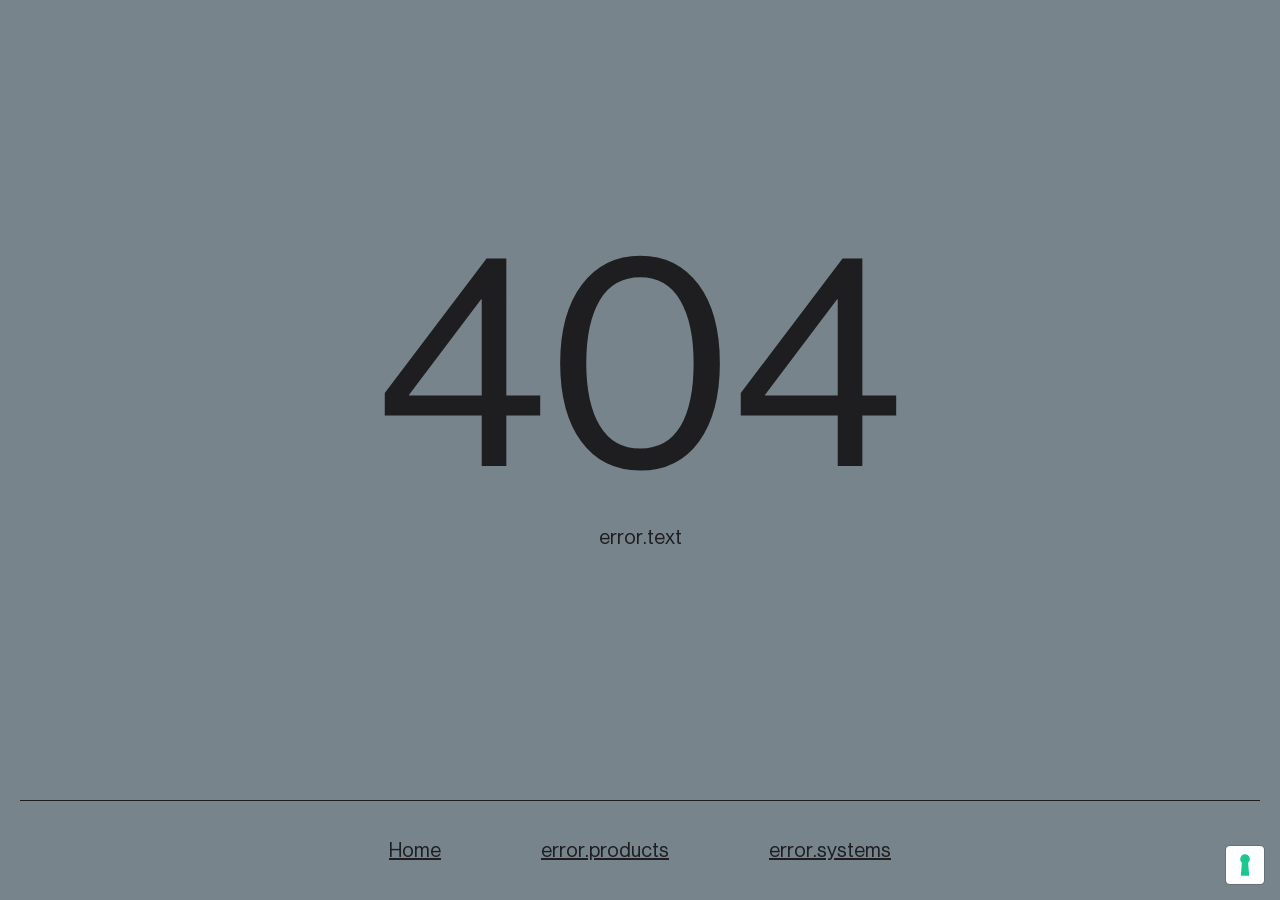
==== about/index.html @ 95f733cf "Add clean URL aliases for GitHub Pages" ====
<html lang="en"><head><base href="/"><meta charset="utf-8"><meta name="viewport" content="width=device-width, initial-scale=1"><meta name="theme-color" content="#e9e7e2"><title>Mara, design furniture for office, contract, and home. 100% made in Italy.</title><link rel="preconnect" href="https://mara.adoratorio.app" crossorigin="" data-cmp-ab="2" data-cmp-info="10"><style>@font-face{font-family:Neue Haas Grotesk Display Pro;src:url(/fonts/NeueHaasDisplay-Mediu.woff2) format("woff2"),url(/fonts/NeueHaasDisplay-Mediu.woff) format("woff"),url(/fonts/NeueHaasDisplay-Mediu.svg#NeueHaasDisplay-Mediu) format("svg");font-weight:500;font-style:normal;font-display:swap}@font-face{font-family:Neue Haas Grotesk Display Pro;src:url(/fonts/NeueHaasDisplay-Roman.woff2) format("woff2"),url(/fonts/NeueHaasDisplay-Roman.woff) format("woff"),url(/fonts/NeueHaasDisplay-Roman.svg#NeueHaasDisplay-Roman) format("svg");font-weight:400;font-style:normal;font-display:swap}@font-face{font-family:Neue Haas Grotesk Display Pro;src:url(/fonts/NeueHaasDisplay-Bold.woff2) format("woff2"),url(/fonts/NeueHaasDisplay-Bold.woff) format("woff"),url(/fonts/NeueHaasDisplay-Bold.svg#NeueHaasDisplay-Bold) format("svg");font-weight:700;font-style:normal;font-display:swap}@font-face{font-family:Neue Haas Grotesk Display Pro;src:url(/fonts/NeueHaasDisplay-Light.woff2) format("woff2"),url(/fonts/NeueHaasDisplay-Light.woff) format("woff"),url(/fonts/NeueHaasDisplay-Light.svg#NeueHaasDisplay-Light) format("svg");font-weight:300;font-style:normal;font-display:swap}a,abbr,acronym,address,applet,article,aside,audio,b,big,blockquote,body,canvas,caption,center,cite,code,dd,del,details,dfn,div,dl,dt,em,embed,fieldset,figcaption,figure,footer,form,h1,h2,h3,h4,h5,h6,header,hgroup,html,i,iframe,img,ins,kbd,label,legend,li,mark,menu,nav,object,ol,output,p,pre,q,ruby,s,samp,section,small,span,strike,strong,sub,summary,sup,table,tbody,td,tfoot,th,thead,time,tr,tt,u,ul,var,video{margin-block:0;margin:0;padding:0;border:none}*{box-sizing:border-box;-webkit-tap-highlight-color:rgba(0,0,0,0)}:after,:before{box-sizing:inherit;text-decoration:inherit;vertical-align:inherit}html{line-height:1.15;overflow-wrap:break-word;-moz-tab-size:4;-o-tab-size:4;tab-size:4;-webkit-text-size-adjust:100%;-moz-text-size-adjust:100%;text-size-adjust:100%;font-feature-settings:normal;font-variation-settings:normal}main{display:block}progress{vertical-align:middle}h1,h2,h3,h4,h5,h6{font-size:inherit;font-weight:inherit}b,strong{display:inline-block;font-weight:bolder}blockquote,q{font-style:italic;quotes:none}hr{display:block;box-sizing:content-box;height:0;overflow:visible}ol,ul{list-style-type:none}:where(dl,ol,ul) :where(dl,ol,ul){margin-block-end:0;margin-block-start:0}small{font-size:80%}sub,sup{font-size:75%;line-height:0;position:relative;vertical-align:baseline}sub{bottom:-.25em}sup{top:-.5em}code,kbd,pre,samp{font-family:ui-monospace,SFMono-Regular,Menlo,Monaco,Consolas,Liberation Mono,Courier New,monospace;font-feature-settings:normal;font-variation-settings:normal;font-size:.9em}audio,canvas,iframe,img,svg,video{vertical-align:middle}img,video{max-width:100%;border-style:none}button,input,select,textarea{margin:0;border:0;background:transparent;font-family:inherit;font-size:100%;line-height:inherit}button:focus,input:focus,select:focus,textarea:focus{outline:transparent}a,a:active,a:visited,button{display:inline-block;color:inherit;text-decoration:none;touch-action:manipulation}button,select{text-transform:none}[type=button],[type=reset],[type=submit],button{-webkit-appearance:button;-moz-appearance:button;appearance:button;color:inherit;background:transparent;cursor:pointer}[type=button]::-moz-focus-inner,[type=reset]::-moz-focus-inner,[type=submit]::-moz-focus-inner,button::-moz-focus-inner{border-style:none;padding:0}[type=button]:-moz-focusring,[type=reset]:-moz-focusring,[type=submit]:-moz-focusring,button:-moz-focusring{outline:1px dotted ButtonText}::-webkit-file-upload-button{-webkit-appearance:button;font:inherit}dialog:not([open]){display:none}:root{--col-numb:26;--col-numb-vert:18;--grid-val:calc(100/var(--col-numb));--grid-val-vertical:calc(100/var(--col-numb-vert))}@media screen and (min-width:48em){:root{--col-numb:32}}::-moz-selection{background-color:#1e1d20;color:#e9e7e2;text-shadow:none}::selection{background-color:#1e1d20;color:#e9e7e2;text-shadow:none}body,html{overflow:hidden;top:0;left:0;position:fixed;width:100vw;height:100svh}body{background:#e9e7e2;color:#1e1d20;font-family:Neue Haas Grotesk Display Pro,-apple-system,BlinkMacSystemFont,Segoe UI,Roboto,Helvetica,Arial,sans-serif,Apple Color Emoji,Segoe UI Emoji,Segoe UI Symbol;font-kerning:none;text-rendering:optimizeSpeed;-webkit-font-smoothing:antialiased;-moz-osx-font-smoothing:grayscale}body.wait{cursor:wait}body *{text-decoration-thickness:.1rem!important}@media screen and (max-device-width:1366px)and (-webkit-min-device-pixel-ratio:1.5){body *{text-decoration-thickness:.05rem!important}}h1,h2,h3,h4,h5,h6{color:#1e1d20;font-family:Neue Haas Grotesk Display Pro,-apple-system,BlinkMacSystemFont,Segoe UI,Roboto,Helvetica,Arial,sans-serif,Apple Color Emoji,Segoe UI Emoji,Segoe UI Symbol}#app,.app{overflow-x:clip;overflow-y:scroll;-webkit-overflow-scrolling:touch;opacity:0;top:0;left:0;position:fixed;width:100vw;height:100svh;font-size:max(12px,5.1282051282vw);line-height:1}@media screen and (min-width:768px){#app,.app{font-size:max(12px,1.5625vw);line-height:1}}.view{position:relative}.main,.view{min-height:100svh}.main{transition:background-color 1s cubic-bezier(.215,.61,.355,1)}.main--light-gray{background-color:#b6b3ab}.main--gray{background-color:#858680}section{padding-left:calc(var(--grid-val)*.5vw);padding-right:calc(var(--grid-val)*.5vw)}@media screen and (max-width:47.99em){section{padding-left:calc(var(--grid-val)*1vw);padding-right:calc(var(--grid-val)*1vw)}}section:first-child:not(.carousel):not(.menu-list){padding-top:calc(var(--grid-val-vertical)*4svh)}@media screen and (max-width:47.99em){section:first-child:not(.carousel):not(.menu-list){padding-top:calc(var(--grid-val-vertical)*2.3svh)}}@media screen and (min-width:48em)and (max-width:63.99em)and (orientation:portrait){section:first-child:not(.carousel):not(.menu-list){padding-top:calc(var(--grid-val-vertical)*1.5svh)}}section:first-child.carousel,section:first-child.carousel .carousel,section:last-of-type.carousel,section:last-of-type.carousel .carousel{margin-bottom:0}.intro-text+.text-with-images{padding-top:calc(var(--grid-val-vertical)*.5svh)!important}@media screen and (max-width:47.99em){.fullscreen-media+.text-with-images{padding-top:calc(var(--grid-val-vertical)*.5svh)!important}}.images-text+.media-text,.product-gallery+.media-text{padding-top:calc(var(--grid-val-vertical)*.5svh)!important}button{padding:0}.sep{position:absolute;left:0;width:100%;height:1px;display:block;background-color:#1e1d20}.sep--top{top:0}.sep--bot{bottom:0}.sep--rel{position:relative}.sep--light{background-color:#b6b3ab}.sr-only{position:absolute!important;width:1px;height:1px;padding:0;margin:-1px;overflow:hidden;clip:rect(0,0,0,0);clip-path:inset(50%);white-space:nowrap;border:0}@media screen and (max-width:47.99em){.iubenda-tp-btn:not(.iubenda-floatable-tb-btn)[data-tp-float][data-tp-float=bottom-right]{transform:translateY(-40px) scale(.75)!important;transform-origin:center right!important}}</style><style>@font-face{font-family:Neue Haas Grotesk Display Pro;src:url(/fonts/NeueHaasDisplay-Mediu.woff2) format("woff2"),url(/fonts/NeueHaasDisplay-Mediu.woff) format("woff"),url(/fonts/NeueHaasDisplay-Mediu.svg#NeueHaasDisplay-Mediu) format("svg");font-weight:500;font-style:normal;font-display:swap}@font-face{font-family:Neue Haas Grotesk Display Pro;src:url(/fonts/NeueHaasDisplay-Roman.woff2) format("woff2"),url(/fonts/NeueHaasDisplay-Roman.woff) format("woff"),url(/fonts/NeueHaasDisplay-Roman.svg#NeueHaasDisplay-Roman) format("svg");font-weight:400;font-style:normal;font-display:swap}@font-face{font-family:Neue Haas Grotesk Display Pro;src:url(/fonts/NeueHaasDisplay-Bold.woff2) format("woff2"),url(/fonts/NeueHaasDisplay-Bold.woff) format("woff"),url(/fonts/NeueHaasDisplay-Bold.svg#NeueHaasDisplay-Bold) format("svg");font-weight:700;font-style:normal;font-display:swap}@font-face{font-family:Neue Haas Grotesk Display Pro;src:url(/fonts/NeueHaasDisplay-Light.woff2) format("woff2"),url(/fonts/NeueHaasDisplay-Light.woff) format("woff"),url(/fonts/NeueHaasDisplay-Light.svg#NeueHaasDisplay-Light) format("svg");font-weight:300;font-style:normal;font-display:swap}.header[data-v-e87f4574]{display:flex;align-items:center;justify-content:space-between;padding-left:calc(var(--grid-val)*.5vw);padding-right:calc(var(--grid-val)*.5vw);z-index:101;top:0;left:0;position:fixed;width:100vw;height:100svh}@media screen and (max-width:47.99em){.header[data-v-e87f4574]{padding-left:calc(var(--grid-val)*1vw);padding-right:calc(var(--grid-val)*1vw)}}.header[data-v-e87f4574]{height:calc(var(--grid-val-vertical)*1.5svh)}@media screen and (max-width:47.99em){.header[data-v-e87f4574]{height:calc(var(--grid-val-vertical)*1svh)}}@media screen and (min-width:48em)and (max-width:63.99em)and (orientation:portrait){.header[data-v-e87f4574]{height:calc(var(--grid-val-vertical)*1svh)}}.header--with-announce[data-v-e87f4574]{padding-top:calc(var(--grid-val-vertical)*.25svh);height:calc(var(--grid-val-vertical)*2svh)}@media screen and (max-width:47.99em){.header--with-announce[data-v-e87f4574]{padding-top:calc(var(--grid-val-vertical)*.3svh);height:calc(var(--grid-val-vertical)*1.6svh)}}@media screen and (min-width:48em)and (max-width:63.99em)and (orientation:portrait){.header--with-announce[data-v-e87f4574]{padding-top:calc(var(--grid-val-vertical)*.3svh);height:calc(var(--grid-val-vertical)*1.6svh)}}.header__bg[data-v-e87f4574]{transform:translateY(-100%);background-color:#e9e7e2;top:0;left:0;position:absolute;width:100%;height:100%}.header__bg--visible[data-v-e87f4574]{transform:translateY(0)}.header__bg--light-gray[data-v-e87f4574]{background-color:#b6b3ab}.header__bg--gray[data-v-e87f4574]{background-color:#858680}.header.entered .header__bg[data-v-e87f4574]{transition:transform .8s cubic-bezier(.215,.61,.355,1),background-color 1s cubic-bezier(.215,.61,.355,1)}.header__marquee[data-v-e87f4574]{position:absolute;left:0;top:0;width:100vw;height:calc(var(--grid-val-vertical)*.5svh);justify-self:start;display:grid;align-items:center;color:#e9e7e2;background-color:#8c4e39;contain:paint;font-size:max(12px,4.6153846154vw);line-height:1}@media screen and (min-width:768px){.header__marquee[data-v-e87f4574]{font-size:max(12px,.9375vw);line-height:1}}@media screen and (max-width:47.99em){.header__marquee[data-v-e87f4574]{height:calc(var(--grid-val-vertical)*.5svh)}.header__marquee[data-v-e87f4574] *{font-size:max(12px,3.0769230769vw);line-height:1}}@media screen and (max-width:47.99em)and (min-width:768px){.header__marquee[data-v-e87f4574] *{font-size:max(12px,.625vw);line-height:1}}.header__marquee>div[data-v-e87f4574]{display:flex;align-items:center;white-space:nowrap;grid-column:1;grid-row:1}.header__marquee-sep[data-v-e87f4574]{padding-left:calc(var(--grid-val)*1vw);padding-right:calc(var(--grid-val)*1vw)}.header__inner[data-v-e87f4574]{position:relative;width:100%;display:grid;grid-template-columns:calc(var(--grid-val)*2.5vw) 1fr calc(var(--grid-val)*2.5vw);align-items:end;z-index:1}@media screen and (max-width:47.99em){.header__inner[data-v-e87f4574]{display:flex;justify-content:space-between;align-items:center}}@media screen and (min-width:48em)and (max-width:63.99em)and (orientation:portrait){.header__inner[data-v-e87f4574]{grid-template-columns:calc(var(--grid-val)*3vw) 1fr calc(var(--grid-val)*3vw)}}.header__logo[data-v-e87f4574]{z-index:1}@media screen and (max-width:47.99em){.header__logo[data-v-e87f4574]{width:calc(var(--grid-val)*5.5vw)}}.header__langs[data-v-e87f4574]{place-self:end}.header__nav-trigger[data-v-e87f4574]{position:relative;display:grid;grid-template-areas:"menu";overflow:hidden}.header__nav-trigger[data-v-e87f4574]>*{grid-area:menu;font-size:max(12px,4.6153846154vw);line-height:1}@media screen and (min-width:768px){.header__nav-trigger[data-v-e87f4574]>*{font-size:max(12px,.9375vw);line-height:1}}</style><style>@font-face{font-family:Neue Haas Grotesk Display Pro;src:url(/fonts/NeueHaasDisplay-Mediu.woff2) format("woff2"),url(/fonts/NeueHaasDisplay-Mediu.woff) format("woff"),url(/fonts/NeueHaasDisplay-Mediu.svg#NeueHaasDisplay-Mediu) format("svg");font-weight:500;font-style:normal;font-display:swap}@font-face{font-family:Neue Haas Grotesk Display Pro;src:url(/fonts/NeueHaasDisplay-Roman.woff2) format("woff2"),url(/fonts/NeueHaasDisplay-Roman.woff) format("woff"),url(/fonts/NeueHaasDisplay-Roman.svg#NeueHaasDisplay-Roman) format("svg");font-weight:400;font-style:normal;font-display:swap}@font-face{font-family:Neue Haas Grotesk Display Pro;src:url(/fonts/NeueHaasDisplay-Bold.woff2) format("woff2"),url(/fonts/NeueHaasDisplay-Bold.woff) format("woff"),url(/fonts/NeueHaasDisplay-Bold.svg#NeueHaasDisplay-Bold) format("svg");font-weight:700;font-style:normal;font-display:swap}@font-face{font-family:Neue Haas Grotesk Display Pro;src:url(/fonts/NeueHaasDisplay-Light.woff2) format("woff2"),url(/fonts/NeueHaasDisplay-Light.woff) format("woff"),url(/fonts/NeueHaasDisplay-Light.svg#NeueHaasDisplay-Light) format("svg");font-weight:300;font-style:normal;font-display:swap}.hp-intro[data-v-0a8234a5]{padding-top:calc(var(--grid-val-vertical)*1.5svh)!important;padding-bottom:calc(var(--grid-val-vertical)*1svh)}@media screen and (max-width:63.99em)and (orientation:portrait){.hp-intro[data-v-0a8234a5]{padding-top:calc(var(--grid-val-vertical)*1svh)!important}}@media screen and (min-width:48em)and (max-width:63.99em)and (orientation:portrait){.hp-intro[data-v-0a8234a5]{padding-bottom:0}}.hp-intro--with-announce[data-v-0a8234a5]{padding-top:calc(var(--grid-val-vertical)*2svh)!important}@media screen and (max-width:63.99em)and (orientation:portrait){.hp-intro--with-announce[data-v-0a8234a5]{padding-top:calc(var(--grid-val-vertical)*1.5svh)!important}}.hp-intro__img[data-v-0a8234a5]{width:calc(var(--grid-val)*27.5vw);height:calc(var(--grid-val-vertical)*32svh);-o-object-fit:cover;object-fit:cover;margin-left:auto;margin-bottom:calc(var(--grid-val-vertical)*.15svh)}.hp-intro__img[data-v-0a8234a5] .media__media{height:100%}@media screen and (max-width:47.99em){.hp-intro__img[data-v-0a8234a5]{width:calc(var(--grid-val)*18vw);height:calc(var(--grid-val)*25vw)}}@media screen and (min-width:48em)and (max-width:63.99em)and (orientation:portrait){.hp-intro__img[data-v-0a8234a5]{width:calc(var(--grid-val)*18vw);height:calc(var(--grid-val-vertical)*10svh)}}.hp-intro__text-wrap[data-v-0a8234a5]{padding-left:0;padding-right:0;padding-top:calc(var(--grid-val-vertical)*.4svh)}.hp-intro__text-wrap[data-v-0a8234a5] .paragraph{margin-left:auto;text-transform:uppercase}@media screen and (max-width:47.99em){.hp-intro__text-wrap[data-v-0a8234a5]{top:0;padding-top:0}}.hp-intro__text-wrap[data-v-0a8234a5] .title{line-height:.9}.hp-intro__text-wrap[data-v-0a8234a5] .intro-text__main-label{top:calc(var(--grid-val-vertical)*1.25svh)}@media screen and (max-width:47.99em){.hp-intro__text-wrap[data-v-0a8234a5] .intro-text__main-label{top:calc(var(--grid-val-vertical)*.63svh)}}.hp-intro__text-wrap[data-v-0a8234a5] .intro-text__content{margin-top:calc(var(--grid-val-vertical)*1.25svh)}@media screen and (max-width:47.99em){.hp-intro__text-wrap[data-v-0a8234a5] .intro-text__content{margin-top:calc(var(--grid-val-vertical)*.25svh)}}</style><style>@font-face{font-family:Neue Haas Grotesk Display Pro;src:url(/fonts/NeueHaasDisplay-Mediu.woff2) format("woff2"),url(/fonts/NeueHaasDisplay-Mediu.woff) format("woff"),url(/fonts/NeueHaasDisplay-Mediu.svg#NeueHaasDisplay-Mediu) format("svg");font-weight:500;font-style:normal;font-display:swap}@font-face{font-family:Neue Haas Grotesk Display Pro;src:url(/fonts/NeueHaasDisplay-Roman.woff2) format("woff2"),url(/fonts/NeueHaasDisplay-Roman.woff) format("woff"),url(/fonts/NeueHaasDisplay-Roman.svg#NeueHaasDisplay-Roman) format("svg");font-weight:400;font-style:normal;font-display:swap}@font-face{font-family:Neue Haas Grotesk Display Pro;src:url(/fonts/NeueHaasDisplay-Bold.woff2) format("woff2"),url(/fonts/NeueHaasDisplay-Bold.woff) format("woff"),url(/fonts/NeueHaasDisplay-Bold.svg#NeueHaasDisplay-Bold) format("svg");font-weight:700;font-style:normal;font-display:swap}@font-face{font-family:Neue Haas Grotesk Display Pro;src:url(/fonts/NeueHaasDisplay-Light.woff2) format("woff2"),url(/fonts/NeueHaasDisplay-Light.woff) format("woff"),url(/fonts/NeueHaasDisplay-Light.svg#NeueHaasDisplay-Light) format("svg");font-weight:300;font-style:normal;font-display:swap}.navbar__blurred-bg[data-v-42f76893]{background-color:#1e1d2099;-webkit-backdrop-filter:blur(30px);backdrop-filter:blur(30px);z-index:-1}.navbar__bg[data-v-42f76893],.navbar__blurred-bg[data-v-42f76893]{top:0;left:0;position:fixed;width:100vw;height:100svh}.navbar__bg[data-v-42f76893]{pointer-events:none;background-color:#b6b3ab;z-index:0}@media screen and (min-width:48em){.navbar__bg[data-v-42f76893]{max-height:calc(var(--grid-val-vertical)*15svh)}}.navbar__list-wrap[data-v-42f76893]{display:grid;grid-template-columns:100%;grid-template-areas:"navbar"}.navbar__list[data-v-42f76893]{display:flex;align-items:center;justify-content:center;grid-area:navbar}.navbar__item[data-v-42f76893]{font-size:max(12px,5.1282051282vw);line-height:1}@media screen and (min-width:768px){.navbar__item[data-v-42f76893]{font-size:max(12px,1.5625vw);line-height:1}}.navbar__link[data-v-42f76893]{position:relative}.navbar__link[data-v-42f76893]:after{content:"";display:block;width:100%;height:1px;position:absolute;bottom:1px;left:0;background-color:#1e1d20;transform:scaleX(0);transform-origin:center right;transition:transform .5s cubic-bezier(.215,.61,.355,1)}@media(hover:hover){.navbar__link[data-v-42f76893]:not(.navbar__link--active):hover:after{transform:scaleX(1);transform-origin:center left}}.navbar__link--active[data-v-42f76893]:after,.navbar__link.router-link-active[data-v-42f76893]:after{transform:scaleX(1)}.submenu[data-v-42f76893]{position:absolute;top:100%;left:0;width:100%;overflow:clip}.submenu__list[data-v-42f76893]{display:grid;-moz-column-gap:calc(var(--grid-val)*1vw);column-gap:calc(var(--grid-val)*1vw);margin-bottom:calc(var(--grid-val-vertical)*2svh);padding-top:calc(var(--grid-val-vertical)*.5svh)}.submenu__item[data-v-42f76893],.submenu__link[data-v-42f76893]{height:100%}.submenu__link[data-v-42f76893]{display:grid;grid-template-rows:calc(var(--grid-val-vertical)*9svh) auto;gap:calc(var(--grid-val-vertical)*.2svh);pointer-events:all}.submenu__name[data-v-42f76893]{text-transform:uppercase;font-size:max(12px,4.6153846154vw);line-height:1}@media screen and (min-width:768px){.submenu__name[data-v-42f76893]{font-size:max(12px,.9375vw);line-height:1}}</style><style>@font-face{font-family:Neue Haas Grotesk Display Pro;src:url(/fonts/NeueHaasDisplay-Mediu.woff2) format("woff2"),url(/fonts/NeueHaasDisplay-Mediu.woff) format("woff"),url(/fonts/NeueHaasDisplay-Mediu.svg#NeueHaasDisplay-Mediu) format("svg");font-weight:500;font-style:normal;font-display:swap}@font-face{font-family:Neue Haas Grotesk Display Pro;src:url(/fonts/NeueHaasDisplay-Roman.woff2) format("woff2"),url(/fonts/NeueHaasDisplay-Roman.woff) format("woff"),url(/fonts/NeueHaasDisplay-Roman.svg#NeueHaasDisplay-Roman) format("svg");font-weight:400;font-style:normal;font-display:swap}@font-face{font-family:Neue Haas Grotesk Display Pro;src:url(/fonts/NeueHaasDisplay-Bold.woff2) format("woff2"),url(/fonts/NeueHaasDisplay-Bold.woff) format("woff"),url(/fonts/NeueHaasDisplay-Bold.svg#NeueHaasDisplay-Bold) format("svg");font-weight:700;font-style:normal;font-display:swap}@font-face{font-family:Neue Haas Grotesk Display Pro;src:url(/fonts/NeueHaasDisplay-Light.woff2) format("woff2"),url(/fonts/NeueHaasDisplay-Light.woff) format("woff"),url(/fonts/NeueHaasDisplay-Light.svg#NeueHaasDisplay-Light) format("svg");font-weight:300;font-style:normal;font-display:swap}.langs[data-v-942be79a]{position:relative}.langs__active[data-v-942be79a],.langs__submenu[data-v-942be79a]{text-transform:capitalize}.langs__active[data-v-942be79a]{text-decoration:underline;padding:0}.langs__submenu[data-v-942be79a]{position:absolute;top:calc(100% + var(--grid-val-vertical)*.1svh);right:0}@media screen and (max-width:47.99em){.langs__submenu[data-v-942be79a]{top:calc(-250% + var(--grid-val-vertical)*.3svh*-2.5);text-align:right;display:flex;flex-direction:column;gap:calc(var(--grid-val-vertical)*.15svh)}}</style><style>@font-face{font-family:Neue Haas Grotesk Display Pro;src:url(/fonts/NeueHaasDisplay-Mediu.woff2) format("woff2"),url(/fonts/NeueHaasDisplay-Mediu.woff) format("woff"),url(/fonts/NeueHaasDisplay-Mediu.svg#NeueHaasDisplay-Mediu) format("svg");font-weight:500;font-style:normal;font-display:swap}@font-face{font-family:Neue Haas Grotesk Display Pro;src:url(/fonts/NeueHaasDisplay-Roman.woff2) format("woff2"),url(/fonts/NeueHaasDisplay-Roman.woff) format("woff"),url(/fonts/NeueHaasDisplay-Roman.svg#NeueHaasDisplay-Roman) format("svg");font-weight:400;font-style:normal;font-display:swap}@font-face{font-family:Neue Haas Grotesk Display Pro;src:url(/fonts/NeueHaasDisplay-Bold.woff2) format("woff2"),url(/fonts/NeueHaasDisplay-Bold.woff) format("woff"),url(/fonts/NeueHaasDisplay-Bold.svg#NeueHaasDisplay-Bold) format("svg");font-weight:700;font-style:normal;font-display:swap}@font-face{font-family:Neue Haas Grotesk Display Pro;src:url(/fonts/NeueHaasDisplay-Light.woff2) format("woff2"),url(/fonts/NeueHaasDisplay-Light.woff) format("woff"),url(/fonts/NeueHaasDisplay-Light.svg#NeueHaasDisplay-Light) format("svg");font-weight:300;font-style:normal;font-display:swap}.navigator[data-v-21905c36]{display:flex;flex-direction:column;justify-content:space-between;padding:calc(var(--grid-val-vertical)*2.5svh) calc(var(--grid-val)*1vw) calc(var(--grid-val-vertical)*.6svh)}.navigator[data-v-21905c36],.navigator__bg[data-v-21905c36]{top:0;left:0;position:fixed;width:100vw;height:100svh}.navigator__bg[data-v-21905c36]{pointer-events:none;background-color:#77848c;z-index:-1}.navigator__item[data-v-21905c36]{display:flex;align-items:center;justify-content:space-between;font-size:max(12px,12.8205128205vw);line-height:1}@media screen and (min-width:768px){.navigator__item[data-v-21905c36]{font-size:max(12px,6.25vw);line-height:1}}.navigator__sub-trigger[data-v-21905c36]{width:calc(var(--grid-val)*1.4vw)}.navigator__footer[data-v-21905c36]{display:grid;grid-template-columns:calc(var(--grid-val)*14vw) auto;justify-content:space-between;align-items:end}.navigator__footer-label[data-v-21905c36]{margin-bottom:calc(var(--grid-val-vertical)*.35svh)}.submenu[data-v-21905c36]{padding:calc(var(--grid-val-vertical)*2.5svh) calc(var(--grid-val)*1vw) calc(var(--grid-val-vertical)*.6svh);top:0;left:0;position:fixed;width:100vw;height:100svh}.submenu__back[data-v-21905c36]{position:absolute;top:calc(var(--grid-val-vertical)*1.5svh);left:calc(var(--grid-val)*1vw);display:flex;align-items:center;gap:5px;margin-bottom:calc(var(--grid-val-vertical)*.5svh);font-size:max(12px,6.1538461538vw);line-height:1.25}@media screen and (min-width:768px){.submenu__back[data-v-21905c36]{font-size:max(12px,2.0833333333vw);line-height:1.125}}.submenu__back svg[data-v-21905c36]{width:calc(var(--grid-val)*1.3vw)}.submenu__back span[data-v-21905c36]{text-decoration:underline}.submenu__link[data-v-21905c36]{font-size:max(12px,12.8205128205vw);line-height:1}@media screen and (min-width:768px){.submenu__link[data-v-21905c36]{font-size:max(12px,6.25vw);line-height:1}}.submenu__img[data-v-21905c36]{position:absolute;bottom:calc(var(--grid-val-vertical)*3.8svh);right:calc(var(--grid-val)*1vw);width:calc(var(--grid-val)*11.5vw);height:calc(var(--grid-val-vertical)*5.2svh);-o-object-fit:cover;object-fit:cover}</style><style>@font-face{font-family:Neue Haas Grotesk Display Pro;src:url(/fonts/NeueHaasDisplay-Mediu.woff2) format("woff2"),url(/fonts/NeueHaasDisplay-Mediu.woff) format("woff"),url(/fonts/NeueHaasDisplay-Mediu.svg#NeueHaasDisplay-Mediu) format("svg");font-weight:500;font-style:normal;font-display:swap}@font-face{font-family:Neue Haas Grotesk Display Pro;src:url(/fonts/NeueHaasDisplay-Roman.woff2) format("woff2"),url(/fonts/NeueHaasDisplay-Roman.woff) format("woff"),url(/fonts/NeueHaasDisplay-Roman.svg#NeueHaasDisplay-Roman) format("svg");font-weight:400;font-style:normal;font-display:swap}@font-face{font-family:Neue Haas Grotesk Display Pro;src:url(/fonts/NeueHaasDisplay-Bold.woff2) format("woff2"),url(/fonts/NeueHaasDisplay-Bold.woff) format("woff"),url(/fonts/NeueHaasDisplay-Bold.svg#NeueHaasDisplay-Bold) format("svg");font-weight:700;font-style:normal;font-display:swap}@font-face{font-family:Neue Haas Grotesk Display Pro;src:url(/fonts/NeueHaasDisplay-Light.woff2) format("woff2"),url(/fonts/NeueHaasDisplay-Light.woff) format("woff"),url(/fonts/NeueHaasDisplay-Light.svg#NeueHaasDisplay-Light) format("svg");font-weight:300;font-style:normal;font-display:swap}.label[data-v-15529b58]{display:block;font-weight:500;text-transform:uppercase;font-size:max(12px,4.6153846154vw);line-height:1}@media screen and (min-width:768px){.label[data-v-15529b58]{font-size:max(12px,.9375vw);line-height:1}}@media screen and (max-width:47.99em){.label[data-v-15529b58]{font-size:max(12px,3.0769230769vw);line-height:1}}@media screen and (max-width:47.99em)and (min-width:768px){.label[data-v-15529b58]{font-size:max(12px,.625vw);line-height:1}}.label--big[data-v-15529b58]{font-weight:400;text-transform:none;font-size:max(12px,5.1282051282vw);line-height:1}@media screen and (min-width:768px){.label--big[data-v-15529b58]{font-size:max(12px,1.5625vw);line-height:1}}</style><style>@font-face{font-family:Neue Haas Grotesk Display Pro;src:url(/fonts/NeueHaasDisplay-Mediu.woff2) format("woff2"),url(/fonts/NeueHaasDisplay-Mediu.woff) format("woff"),url(/fonts/NeueHaasDisplay-Mediu.svg#NeueHaasDisplay-Mediu) format("svg");font-weight:500;font-style:normal;font-display:swap}@font-face{font-family:Neue Haas Grotesk Display Pro;src:url(/fonts/NeueHaasDisplay-Roman.woff2) format("woff2"),url(/fonts/NeueHaasDisplay-Roman.woff) format("woff"),url(/fonts/NeueHaasDisplay-Roman.svg#NeueHaasDisplay-Roman) format("svg");font-weight:400;font-style:normal;font-display:swap}@font-face{font-family:Neue Haas Grotesk Display Pro;src:url(/fonts/NeueHaasDisplay-Bold.woff2) format("woff2"),url(/fonts/NeueHaasDisplay-Bold.woff) format("woff"),url(/fonts/NeueHaasDisplay-Bold.svg#NeueHaasDisplay-Bold) format("svg");font-weight:700;font-style:normal;font-display:swap}@font-face{font-family:Neue Haas Grotesk Display Pro;src:url(/fonts/NeueHaasDisplay-Light.woff2) format("woff2"),url(/fonts/NeueHaasDisplay-Light.woff) format("woff"),url(/fonts/NeueHaasDisplay-Light.svg#NeueHaasDisplay-Light) format("svg");font-weight:300;font-style:normal;font-display:swap}.socials[data-v-ba68240b]{display:flex;flex-wrap:wrap}</style><style>@font-face{font-family:Neue Haas Grotesk Display Pro;src:url(/fonts/NeueHaasDisplay-Mediu.woff2) format("woff2"),url(/fonts/NeueHaasDisplay-Mediu.woff) format("woff"),url(/fonts/NeueHaasDisplay-Mediu.svg#NeueHaasDisplay-Mediu) format("svg");font-weight:500;font-style:normal;font-display:swap}@font-face{font-family:Neue Haas Grotesk Display Pro;src:url(/fonts/NeueHaasDisplay-Roman.woff2) format("woff2"),url(/fonts/NeueHaasDisplay-Roman.woff) format("woff"),url(/fonts/NeueHaasDisplay-Roman.svg#NeueHaasDisplay-Roman) format("svg");font-weight:400;font-style:normal;font-display:swap}@font-face{font-family:Neue Haas Grotesk Display Pro;src:url(/fonts/NeueHaasDisplay-Bold.woff2) format("woff2"),url(/fonts/NeueHaasDisplay-Bold.woff) format("woff"),url(/fonts/NeueHaasDisplay-Bold.svg#NeueHaasDisplay-Bold) format("svg");font-weight:700;font-style:normal;font-display:swap}@font-face{font-family:Neue Haas Grotesk Display Pro;src:url(/fonts/NeueHaasDisplay-Light.woff2) format("woff2"),url(/fonts/NeueHaasDisplay-Light.woff) format("woff"),url(/fonts/NeueHaasDisplay-Light.svg#NeueHaasDisplay-Light) format("svg");font-weight:300;font-style:normal;font-display:swap}.picture__wrapper[data-v-355eccc6]{display:block;position:relative;width:100%;height:100%;contain:paint}.picture__image[data-v-355eccc6]{width:100%;height:100%;-o-object-fit:cover;object-fit:cover}</style><style>@font-face{font-family:Neue Haas Grotesk Display Pro;src:url(/fonts/NeueHaasDisplay-Mediu.woff2) format("woff2"),url(/fonts/NeueHaasDisplay-Mediu.woff) format("woff"),url(/fonts/NeueHaasDisplay-Mediu.svg#NeueHaasDisplay-Mediu) format("svg");font-weight:500;font-style:normal;font-display:swap}@font-face{font-family:Neue Haas Grotesk Display Pro;src:url(/fonts/NeueHaasDisplay-Roman.woff2) format("woff2"),url(/fonts/NeueHaasDisplay-Roman.woff) format("woff"),url(/fonts/NeueHaasDisplay-Roman.svg#NeueHaasDisplay-Roman) format("svg");font-weight:400;font-style:normal;font-display:swap}@font-face{font-family:Neue Haas Grotesk Display Pro;src:url(/fonts/NeueHaasDisplay-Bold.woff2) format("woff2"),url(/fonts/NeueHaasDisplay-Bold.woff) format("woff"),url(/fonts/NeueHaasDisplay-Bold.svg#NeueHaasDisplay-Bold) format("svg");font-weight:700;font-style:normal;font-display:swap}@font-face{font-family:Neue Haas Grotesk Display Pro;src:url(/fonts/NeueHaasDisplay-Light.woff2) format("woff2"),url(/fonts/NeueHaasDisplay-Light.woff) format("woff"),url(/fonts/NeueHaasDisplay-Light.svg#NeueHaasDisplay-Light) format("svg");font-weight:300;font-style:normal;font-display:swap}.usage-areas__label[data-v-2400ee1e]{display:block;margin-bottom:calc(var(--grid-val-vertical)*.5svh);text-transform:uppercase;font-weight:500;font-size:max(12px,4.6153846154vw);line-height:1}@media screen and (min-width:768px){.usage-areas__label[data-v-2400ee1e]{font-size:max(12px,.9375vw);line-height:1}}.usage-areas__list[data-v-2400ee1e]{display:flex;gap:calc(var(--grid-val)*1.25vw)}@media screen and (max-width:47.99em){.usage-areas__list[data-v-2400ee1e]{flex-wrap:wrap;-moz-column-gap:calc(var(--grid-val)*1.25vw);column-gap:calc(var(--grid-val)*1.25vw);row-gap:calc(var(--grid-val-vertical)*.25svh)}}.usage-areas__list-item[data-v-2400ee1e]{font-size:max(12px,5.1282051282vw);line-height:1}@media screen and (min-width:768px){.usage-areas__list-item[data-v-2400ee1e]{font-size:max(12px,1.5625vw);line-height:1}}@media(hover:hover){.usage-areas__list-item:hover a[data-v-2400ee1e]{text-decoration:underline}}.usage-areas__list-item--active a[data-v-2400ee1e]{text-decoration:underline}</style><style>@font-face{font-family:Neue Haas Grotesk Display Pro;src:url(/fonts/NeueHaasDisplay-Mediu.woff2) format("woff2"),url(/fonts/NeueHaasDisplay-Mediu.woff) format("woff"),url(/fonts/NeueHaasDisplay-Mediu.svg#NeueHaasDisplay-Mediu) format("svg");font-weight:500;font-style:normal;font-display:swap}@font-face{font-family:Neue Haas Grotesk Display Pro;src:url(/fonts/NeueHaasDisplay-Roman.woff2) format("woff2"),url(/fonts/NeueHaasDisplay-Roman.woff) format("woff"),url(/fonts/NeueHaasDisplay-Roman.svg#NeueHaasDisplay-Roman) format("svg");font-weight:400;font-style:normal;font-display:swap}@font-face{font-family:Neue Haas Grotesk Display Pro;src:url(/fonts/NeueHaasDisplay-Bold.woff2) format("woff2"),url(/fonts/NeueHaasDisplay-Bold.woff) format("woff"),url(/fonts/NeueHaasDisplay-Bold.svg#NeueHaasDisplay-Bold) format("svg");font-weight:700;font-style:normal;font-display:swap}@font-face{font-family:Neue Haas Grotesk Display Pro;src:url(/fonts/NeueHaasDisplay-Light.woff2) format("woff2"),url(/fonts/NeueHaasDisplay-Light.woff) format("woff"),url(/fonts/NeueHaasDisplay-Light.svg#NeueHaasDisplay-Light) format("svg");font-weight:300;font-style:normal;font-display:swap}.intro-text[data-v-cd9b9965]{padding-top:calc(var(--grid-val-vertical)*4svh);padding-bottom:calc(var(--grid-val-vertical)*1svh)}@media screen and (max-width:47.99em){.intro-text[data-v-cd9b9965]{padding-top:calc(var(--grid-val-vertical)*.45svh);padding-bottom:0}}.intro-text--bg[data-v-cd9b9965]{padding-bottom:calc(var(--grid-val-vertical)*2.5svh)}@media screen and (max-width:47.99em){.intro-text--bg[data-v-cd9b9965]{padding-bottom:calc(var(--grid-val-vertical)*1svh)}}@media screen and (min-width:48em)and (max-width:63.99em)and (orientation:portrait){.intro-text--bg[data-v-cd9b9965]{padding-bottom:calc(var(--grid-val-vertical)*.75svh)}}.intro-text__main[data-v-cd9b9965]{position:relative}@media screen and (max-width:47.99em){.intro-text__main-title--with-label[data-v-cd9b9965]{line-height:1}.intro-text__main-title--with-label[data-v-cd9b9965] br{display:none}}.intro-text__main-title[data-v-cd9b9965] .intro-text__main-label{font-weight:500;font-size:max(12px,6.1538461538vw);line-height:1}@media screen and (min-width:768px){.intro-text__main-title[data-v-cd9b9965] .intro-text__main-label{font-size:max(12px,1.25vw);line-height:1}}@media screen and (max-width:47.99em){.intro-text__main-title[data-v-cd9b9965] .intro-text__main-label{font-size:max(12px,3.5897435897vw);line-height:1}}@media screen and (max-width:47.99em)and (min-width:768px){.intro-text__main-title[data-v-cd9b9965] .intro-text__main-label{font-size:max(12px,1.0416666667vw);line-height:1}}.intro-text__content[data-v-cd9b9965]{max-width:calc(var(--grid-val)*13.5vw);margin-top:calc(var(--grid-val-vertical)*1.5svh)}.intro-text__content[data-v-cd9b9965] a{text-decoration:underline}@media screen and (max-width:47.99em){.intro-text__content[data-v-cd9b9965]{max-width:100%;margin-top:calc(var(--grid-val-vertical)*.3svh);font-size:max(12px,4.6153846154vw);line-height:1}}@media screen and (max-width:47.99em)and (min-width:768px){.intro-text__content[data-v-cd9b9965]{font-size:max(12px,.9375vw);line-height:1}}@media screen and (max-width:47.99em){.intro-text__content[data-v-cd9b9965] br{display:none}}@media screen and (min-width:48em)and (max-width:63.99em)and (orientation:portrait){.intro-text__content[data-v-cd9b9965]{margin-top:calc(var(--grid-val-vertical)*.5svh)}}.intro-text[data-v-cd9b9965] .intro-text__logos{margin-top:calc(var(--grid-val-vertical)*.25svh);max-width:calc(var(--grid-val)*13.5vw);margin-bottom:calc(var(--grid-val-vertical)*3svh)}@media screen and (max-width:47.99em){.intro-text[data-v-cd9b9965] .intro-text__logos{max-width:calc(var(--grid-val)*20vw);margin-bottom:calc(var(--grid-val-vertical)*2svh)}}</style><style>@font-face{font-family:Neue Haas Grotesk Display Pro;src:url(/fonts/NeueHaasDisplay-Mediu.woff2) format("woff2"),url(/fonts/NeueHaasDisplay-Mediu.woff) format("woff"),url(/fonts/NeueHaasDisplay-Mediu.svg#NeueHaasDisplay-Mediu) format("svg");font-weight:500;font-style:normal;font-display:swap}@font-face{font-family:Neue Haas Grotesk Display Pro;src:url(/fonts/NeueHaasDisplay-Roman.woff2) format("woff2"),url(/fonts/NeueHaasDisplay-Roman.woff) format("woff"),url(/fonts/NeueHaasDisplay-Roman.svg#NeueHaasDisplay-Roman) format("svg");font-weight:400;font-style:normal;font-display:swap}@font-face{font-family:Neue Haas Grotesk Display Pro;src:url(/fonts/NeueHaasDisplay-Bold.woff2) format("woff2"),url(/fonts/NeueHaasDisplay-Bold.woff) format("woff"),url(/fonts/NeueHaasDisplay-Bold.svg#NeueHaasDisplay-Bold) format("svg");font-weight:700;font-style:normal;font-display:swap}@font-face{font-family:Neue Haas Grotesk Display Pro;src:url(/fonts/NeueHaasDisplay-Light.woff2) format("woff2"),url(/fonts/NeueHaasDisplay-Light.woff) format("woff"),url(/fonts/NeueHaasDisplay-Light.svg#NeueHaasDisplay-Light) format("svg");font-weight:300;font-style:normal;font-display:swap}.title[data-v-22a48d59]{font-weight:400}.title--small[data-v-22a48d59]{font-size:max(12px,7.6923076923vw);line-height:1}@media screen and (min-width:768px){.title--small[data-v-22a48d59]{font-size:max(12px,3.6458333333vw);line-height:1.0857142857}}.title--base[data-v-22a48d59]{font-size:max(12px,12.8205128205vw);line-height:1}@media screen and (min-width:768px){.title--base[data-v-22a48d59]{font-size:max(12px,6.25vw);line-height:1}}.title--big[data-v-22a48d59]{font-size:max(12px,10.2564102564vw);line-height:.875}@media screen and (min-width:768px){.title--big[data-v-22a48d59]{font-size:max(12px,8.3333333333vw);line-height:.90625}}</style><style>@font-face{font-family:Neue Haas Grotesk Display Pro;src:url(/fonts/NeueHaasDisplay-Mediu.woff2) format("woff2"),url(/fonts/NeueHaasDisplay-Mediu.woff) format("woff"),url(/fonts/NeueHaasDisplay-Mediu.svg#NeueHaasDisplay-Mediu) format("svg");font-weight:500;font-style:normal;font-display:swap}@font-face{font-family:Neue Haas Grotesk Display Pro;src:url(/fonts/NeueHaasDisplay-Roman.woff2) format("woff2"),url(/fonts/NeueHaasDisplay-Roman.woff) format("woff"),url(/fonts/NeueHaasDisplay-Roman.svg#NeueHaasDisplay-Roman) format("svg");font-weight:400;font-style:normal;font-display:swap}@font-face{font-family:Neue Haas Grotesk Display Pro;src:url(/fonts/NeueHaasDisplay-Bold.woff2) format("woff2"),url(/fonts/NeueHaasDisplay-Bold.woff) format("woff"),url(/fonts/NeueHaasDisplay-Bold.svg#NeueHaasDisplay-Bold) format("svg");font-weight:700;font-style:normal;font-display:swap}@font-face{font-family:Neue Haas Grotesk Display Pro;src:url(/fonts/NeueHaasDisplay-Light.woff2) format("woff2"),url(/fonts/NeueHaasDisplay-Light.woff) format("woff"),url(/fonts/NeueHaasDisplay-Light.svg#NeueHaasDisplay-Light) format("svg");font-weight:300;font-style:normal;font-display:swap}.paragraph[data-v-279f3c49]{font-weight:400}.paragraph--small[data-v-279f3c49]{font-size:max(12px,6.1538461538vw);line-height:1}@media screen and (min-width:768px){.paragraph--small[data-v-279f3c49]{font-size:max(12px,1.25vw);line-height:1}}.paragraph--base[data-v-279f3c49]{font-size:max(12px,5.1282051282vw);line-height:1}@media screen and (min-width:768px){.paragraph--base[data-v-279f3c49]{font-size:max(12px,1.5625vw);line-height:1}}.paragraph--big[data-v-279f3c49]{font-size:max(12px,6.1538461538vw);line-height:1.25}@media screen and (min-width:768px){.paragraph--big[data-v-279f3c49]{font-size:max(12px,2.0833333333vw);line-height:1.125}}.paragraph[data-v-279f3c49] ul{list-style-type:disc;padding-left:calc(var(--grid-val)*.5vw)}@media screen and (max-width:47.99em){.paragraph[data-v-279f3c49] ul{padding-left:calc(var(--grid-val)*1.2vw)}}.paragraph[data-v-279f3c49] ul .js-mask-split-mask-line-mask{overflow:visible!important}.paragraph[data-v-279f3c49] p:not(:last-child){padding-bottom:calc(var(--grid-val-vertical)*.5svh)}</style><style>@font-face{font-family:Neue Haas Grotesk Display Pro;src:url(/fonts/NeueHaasDisplay-Mediu.woff2) format("woff2"),url(/fonts/NeueHaasDisplay-Mediu.woff) format("woff"),url(/fonts/NeueHaasDisplay-Mediu.svg#NeueHaasDisplay-Mediu) format("svg");font-weight:500;font-style:normal;font-display:swap}@font-face{font-family:Neue Haas Grotesk Display Pro;src:url(/fonts/NeueHaasDisplay-Roman.woff2) format("woff2"),url(/fonts/NeueHaasDisplay-Roman.woff) format("woff"),url(/fonts/NeueHaasDisplay-Roman.svg#NeueHaasDisplay-Roman) format("svg");font-weight:400;font-style:normal;font-display:swap}@font-face{font-family:Neue Haas Grotesk Display Pro;src:url(/fonts/NeueHaasDisplay-Bold.woff2) format("woff2"),url(/fonts/NeueHaasDisplay-Bold.woff) format("woff"),url(/fonts/NeueHaasDisplay-Bold.svg#NeueHaasDisplay-Bold) format("svg");font-weight:700;font-style:normal;font-display:swap}@font-face{font-family:Neue Haas Grotesk Display Pro;src:url(/fonts/NeueHaasDisplay-Light.woff2) format("woff2"),url(/fonts/NeueHaasDisplay-Light.woff) format("woff"),url(/fonts/NeueHaasDisplay-Light.svg#NeueHaasDisplay-Light) format("svg");font-weight:300;font-style:normal;font-display:swap}.panels-list[data-v-e62a833b]{position:relative;width:100vw;padding:0}.panels-list__inner[data-v-e62a833b]{position:sticky;top:calc(var(--grid-val-vertical)*1.5svh);left:0;display:grid;grid-template-columns:100%;grid-template-rows:100%;grid-template-areas:"panel";height:calc(100svh - var(--grid-val-vertical)*1.5svh)}@media screen and (max-width:47.99em){.panels-list__inner[data-v-e62a833b]{top:calc(var(--grid-val-vertical)*1svh);height:calc(100svh - var(--grid-val-vertical)*1svh)}}@media screen and (min-width:48em)and (max-width:63.99em)and (orientation:portrait){.panels-list__inner[data-v-e62a833b]{top:calc(var(--grid-val-vertical)*1svh);height:calc(100svh - var(--grid-val-vertical)*1svh)}}.panels-list__item[data-v-e62a833b]{display:grid;grid-template-columns:100%;grid-template-rows:100%;grid-template-areas:"items";grid-area:panel}.panels-list__item[data-v-e62a833b]>*{place-self:center;grid-area:items}.panels-list__bg[data-v-e62a833b]{position:relative;width:100%;height:100%;z-index:-1}.panels-list__bg[data-v-e62a833b]:after{content:"";background-color:#1e1d2033;top:0;left:0;position:absolute;width:100%;height:100%}@media screen and (min-width:48em)and (max-width:63.99em)and (orientation:portrait){.panels-list__bg[data-v-e62a833b]:after{background-color:#1e1d204d}}.panels-list__bg[data-v-e62a833b] .media__media{width:100%;height:100%}.panels-list__main[data-v-e62a833b]{width:calc(var(--grid-val)*10vw);height:calc(var(--grid-val-vertical)*13.5svh);z-index:0}@media screen and (max-width:47.99em){.panels-list__main[data-v-e62a833b]{width:calc(var(--grid-val)*11.5vw);height:calc(var(--grid-val-vertical)*5.3svh);justify-self:end;margin-right:calc(var(--grid-val)*1vw)}}@media screen and (min-width:48em)and (max-width:63.99em)and (orientation:portrait){.panels-list__main[data-v-e62a833b]{width:calc(var(--grid-val)*20vw);height:calc(var(--grid-val-vertical)*12svh)}}.panels-list__main[data-v-e62a833b] .media__media{width:100%;height:100%}.panels-list__content[data-v-e62a833b]{position:relative;width:100%;padding-left:calc(var(--grid-val)*.5vw);padding-right:calc(var(--grid-val)*.5vw);z-index:1}@media screen and (min-width:48em){.panels-list__content[data-v-e62a833b]{display:grid;grid-template-columns:calc(var(--grid-val)*5vw) 1fr;-moz-column-gap:calc(var(--grid-val)*1vw);column-gap:calc(var(--grid-val)*1vw)}}.panels-list__content-label[data-v-e62a833b],.panels-list__content-text[data-v-e62a833b]{font-weight:400;color:#e9e7e2}.panels-list__content-label[data-v-e62a833b]{text-transform:uppercase}@media screen and (max-width:47.99em){.panels-list__content-text[data-v-e62a833b]{position:absolute;left:calc(var(--grid-val)*1vw);top:calc(var(--grid-val-vertical)*14svh);padding-right:calc(var(--grid-val)*1vw);font-size:max(12px,4.6153846154vw);line-height:1}}@media screen and (max-width:47.99em)and (min-width:768px){.panels-list__content-text[data-v-e62a833b]{font-size:max(12px,.9375vw);line-height:1}}</style><style>@font-face{font-family:Neue Haas Grotesk Display Pro;src:url(/fonts/NeueHaasDisplay-Mediu.woff2) format("woff2"),url(/fonts/NeueHaasDisplay-Mediu.woff) format("woff"),url(/fonts/NeueHaasDisplay-Mediu.svg#NeueHaasDisplay-Mediu) format("svg");font-weight:500;font-style:normal;font-display:swap}@font-face{font-family:Neue Haas Grotesk Display Pro;src:url(/fonts/NeueHaasDisplay-Roman.woff2) format("woff2"),url(/fonts/NeueHaasDisplay-Roman.woff) format("woff"),url(/fonts/NeueHaasDisplay-Roman.svg#NeueHaasDisplay-Roman) format("svg");font-weight:400;font-style:normal;font-display:swap}@font-face{font-family:Neue Haas Grotesk Display Pro;src:url(/fonts/NeueHaasDisplay-Bold.woff2) format("woff2"),url(/fonts/NeueHaasDisplay-Bold.woff) format("woff"),url(/fonts/NeueHaasDisplay-Bold.svg#NeueHaasDisplay-Bold) format("svg");font-weight:700;font-style:normal;font-display:swap}@font-face{font-family:Neue Haas Grotesk Display Pro;src:url(/fonts/NeueHaasDisplay-Light.woff2) format("woff2"),url(/fonts/NeueHaasDisplay-Light.woff) format("woff"),url(/fonts/NeueHaasDisplay-Light.svg#NeueHaasDisplay-Light) format("svg");font-weight:300;font-style:normal;font-display:swap}.media[data-v-91c7c93e]{position:relative}.media__label[data-v-91c7c93e]{display:block;font-size:max(12px,4.6153846154vw);line-height:1}@media screen and (min-width:768px){.media__label[data-v-91c7c93e]{font-size:max(12px,.9375vw);line-height:1}}@media screen and (max-width:47.99em){.media__label[data-v-91c7c93e]{font-size:max(12px,3.5897435897vw);line-height:1}}@media screen and (max-width:47.99em)and (min-width:768px){.media__label[data-v-91c7c93e]{font-size:max(12px,1.0416666667vw);line-height:1}}.media__label--inner[data-v-91c7c93e]{position:absolute;top:calc(var(--grid-val-vertical)*.25svh);left:calc(var(--grid-val)*.33vw);font-weight:500}@media screen and (max-width:47.99em){.media__label--inner[data-v-91c7c93e]{left:calc(var(--grid-val)*1vw)}}.media__label--bottom[data-v-91c7c93e]{margin-top:calc(var(--grid-val-vertical)*.5svh);text-transform:uppercase}@media screen and (max-width:47.99em){.media__label--bottom[data-v-91c7c93e]{margin-bottom:calc(var(--grid-val-vertical)*.5svh)}}.media__label--bottom[data-v-91c7c93e] span{color:#858680}</style><style>@font-face{font-family:Neue Haas Grotesk Display Pro;src:url(/fonts/NeueHaasDisplay-Mediu.woff2) format("woff2"),url(/fonts/NeueHaasDisplay-Mediu.woff) format("woff"),url(/fonts/NeueHaasDisplay-Mediu.svg#NeueHaasDisplay-Mediu) format("svg");font-weight:500;font-style:normal;font-display:swap}@font-face{font-family:Neue Haas Grotesk Display Pro;src:url(/fonts/NeueHaasDisplay-Roman.woff2) format("woff2"),url(/fonts/NeueHaasDisplay-Roman.woff) format("woff"),url(/fonts/NeueHaasDisplay-Roman.svg#NeueHaasDisplay-Roman) format("svg");font-weight:400;font-style:normal;font-display:swap}@font-face{font-family:Neue Haas Grotesk Display Pro;src:url(/fonts/NeueHaasDisplay-Bold.woff2) format("woff2"),url(/fonts/NeueHaasDisplay-Bold.woff) format("woff"),url(/fonts/NeueHaasDisplay-Bold.svg#NeueHaasDisplay-Bold) format("svg");font-weight:700;font-style:normal;font-display:swap}@font-face{font-family:Neue Haas Grotesk Display Pro;src:url(/fonts/NeueHaasDisplay-Light.woff2) format("woff2"),url(/fonts/NeueHaasDisplay-Light.woff) format("woff"),url(/fonts/NeueHaasDisplay-Light.svg#NeueHaasDisplay-Light) format("svg");font-weight:300;font-style:normal;font-display:swap}.products-menu[data-v-8fc1f825]{position:relative}@media screen and (min-width:48em){.products-menu__list[data-v-8fc1f825]{padding-top:calc(var(--grid-val-vertical)*2svh)}}</style><style>@font-face{font-family:Neue Haas Grotesk Display Pro;src:url(/fonts/NeueHaasDisplay-Mediu.woff2) format("woff2"),url(/fonts/NeueHaasDisplay-Mediu.woff) format("woff"),url(/fonts/NeueHaasDisplay-Mediu.svg#NeueHaasDisplay-Mediu) format("svg");font-weight:500;font-style:normal;font-display:swap}@font-face{font-family:Neue Haas Grotesk Display Pro;src:url(/fonts/NeueHaasDisplay-Roman.woff2) format("woff2"),url(/fonts/NeueHaasDisplay-Roman.woff) format("woff"),url(/fonts/NeueHaasDisplay-Roman.svg#NeueHaasDisplay-Roman) format("svg");font-weight:400;font-style:normal;font-display:swap}@font-face{font-family:Neue Haas Grotesk Display Pro;src:url(/fonts/NeueHaasDisplay-Bold.woff2) format("woff2"),url(/fonts/NeueHaasDisplay-Bold.woff) format("woff"),url(/fonts/NeueHaasDisplay-Bold.svg#NeueHaasDisplay-Bold) format("svg");font-weight:700;font-style:normal;font-display:swap}@font-face{font-family:Neue Haas Grotesk Display Pro;src:url(/fonts/NeueHaasDisplay-Light.woff2) format("woff2"),url(/fonts/NeueHaasDisplay-Light.woff) format("woff"),url(/fonts/NeueHaasDisplay-Light.svg#NeueHaasDisplay-Light) format("svg");font-weight:300;font-style:normal;font-display:swap}.menu-list[data-v-a5b3196e]{position:relative;min-height:calc(var(--grid-val-vertical)*17.5svh);padding-top:calc(var(--grid-val-vertical)*3svh);padding-bottom:calc(var(--grid-val-vertical)*1svh)}@media screen and (max-width:47.99em){.menu-list[data-v-a5b3196e]{padding-top:calc(var(--grid-val-vertical)*1.8svh);min-height:80svh}}@media screen and (min-width:48em)and (max-width:63.99em)and (orientation:portrait){.menu-list[data-v-a5b3196e]{min-height:70svh}}.menu-list__list[data-v-a5b3196e]{display:flex;flex-wrap:wrap;gap:calc(var(--grid-val-vertical)*.25svh);padding-right:calc(var(--grid-val)*7vw);grid-area:menu}@media screen and (max-width:47.99em){.menu-list__list[data-v-a5b3196e]{padding-right:0;gap:calc(var(--grid-val-vertical)*.12svh)}}.menu-list__list--with-number[data-v-a5b3196e]{flex-direction:column}.menu-list__list-item-title[data-v-a5b3196e]{color:inherit;white-space:nowrap}.menu-list__links[data-v-a5b3196e]{grid-area:areas;align-self:end}@media screen and (max-width:47.99em){.menu-list__links[data-v-a5b3196e]{margin-top:calc(var(--grid-val-vertical)*1svh)}}.menu-list__media[data-v-a5b3196e]{position:absolute;right:calc(var(--grid-val)*.5vw);bottom:calc(var(--grid-val-vertical)*.5svh);display:grid;grid-template-areas:"media";grid-area:image;overflow:hidden;z-index:1}@media screen and (max-width:47.99em){.menu-list__media[data-v-a5b3196e]{position:relative;place-self:end;bottom:0;right:auto;margin-top:calc(var(--grid-val-vertical)*1svh)}}.menu-list__media[data-v-a5b3196e] .media__media{width:100%;height:100%}.menu-list__media-el[data-v-a5b3196e]{width:calc(var(--grid-val)*6.5vw);height:calc(var(--grid-val-vertical)*9svh);grid-area:media}@media screen and (max-width:47.99em){.menu-list__media-el[data-v-a5b3196e]{width:calc(var(--grid-val)*12.5vw);height:calc(var(--grid-val-vertical)*7.3svh);margin-left:auto}}@media screen and (min-width:48em)and (max-width:63.99em)and (orientation:portrait){.menu-list__media-el[data-v-a5b3196e]{width:calc(var(--grid-val)*9vw);height:calc(var(--grid-val-vertical)*6.5svh)}}@media screen and (min-width:48em){.menu-list--with-usage[data-v-a5b3196e]{display:grid;grid-template-columns:calc(var(--grid-val)*23.5vw) calc(var(--grid-val)*6.5vw);grid-template-rows:1fr;grid-template-areas:"menu image" "areas image";gap:calc(var(--grid-val-vertical)*1svh)}}.menu-list--with-usage .menu-list__list[data-v-a5b3196e]{padding-right:0}.menu-list--with-usage .menu-list__media[data-v-a5b3196e]{position:relative;bottom:0;right:0;place-self:end}[lang=de] .menu-list__list-item[data-v-a5b3196e]{max-width:100%}[lang=de] .menu-list__list-item span[data-v-a5b3196e]{white-space:break-spaces}</style><style>@font-face{font-family:Neue Haas Grotesk Display Pro;src:url(/fonts/NeueHaasDisplay-Mediu.woff2) format("woff2"),url(/fonts/NeueHaasDisplay-Mediu.woff) format("woff"),url(/fonts/NeueHaasDisplay-Mediu.svg#NeueHaasDisplay-Mediu) format("svg");font-weight:500;font-style:normal;font-display:swap}@font-face{font-family:Neue Haas Grotesk Display Pro;src:url(/fonts/NeueHaasDisplay-Roman.woff2) format("woff2"),url(/fonts/NeueHaasDisplay-Roman.woff) format("woff"),url(/fonts/NeueHaasDisplay-Roman.svg#NeueHaasDisplay-Roman) format("svg");font-weight:400;font-style:normal;font-display:swap}@font-face{font-family:Neue Haas Grotesk Display Pro;src:url(/fonts/NeueHaasDisplay-Bold.woff2) format("woff2"),url(/fonts/NeueHaasDisplay-Bold.woff) format("woff"),url(/fonts/NeueHaasDisplay-Bold.svg#NeueHaasDisplay-Bold) format("svg");font-weight:700;font-style:normal;font-display:swap}@font-face{font-family:Neue Haas Grotesk Display Pro;src:url(/fonts/NeueHaasDisplay-Light.woff2) format("woff2"),url(/fonts/NeueHaasDisplay-Light.woff) format("woff"),url(/fonts/NeueHaasDisplay-Light.svg#NeueHaasDisplay-Light) format("svg");font-weight:300;font-style:normal;font-display:swap}.projects-list[data-v-2b9ee982]{position:relative;padding-top:calc(var(--grid-val-vertical)*3svh);padding-bottom:calc(var(--grid-val-vertical)*4.5svh);background-color:#858680}@media screen and (max-width:47.99em){.projects-list[data-v-2b9ee982]{padding-bottom:calc(var(--grid-val-vertical)*1.66svh)}}@media screen and (min-width:48em)and (max-width:63.99em)and (orientation:portrait){.projects-list[data-v-2b9ee982]{padding-bottom:calc(var(--grid-val-vertical)*2.5svh)}}.projects-list--preview[data-v-2b9ee982]{padding-bottom:calc(var(--grid-val-vertical)*3svh)}@media screen and (max-width:47.99em){.projects-list--preview[data-v-2b9ee982]{padding-top:calc(var(--grid-val-vertical)*2svh);padding-bottom:calc(var(--grid-val-vertical)*1.66svh)}}@media screen and (min-width:48em)and (max-width:63.99em)and (orientation:portrait){.projects-list--preview[data-v-2b9ee982]{padding-top:calc(var(--grid-val-vertical)*1svh);padding-bottom:calc(var(--grid-val-vertical)*1svh)}}.projects-list__filters[data-v-2b9ee982]{margin-bottom:calc(var(--grid-val-vertical)*.8svh)}.projects-list__list[data-v-2b9ee982]{position:relative}@media screen and (min-width:48em){.projects-list__list-inner[data-v-2b9ee982]{display:grid;grid-template-columns:repeat(3,1fr);align-items:end;-moz-column-gap:calc(var(--grid-val)*.5vw);column-gap:calc(var(--grid-val)*.5vw);row-gap:calc(var(--grid-val-vertical)*2.5svh)}}@media screen and (min-width:48em)and (max-width:63.99em)and (orientation:portrait){.projects-list__list-inner[data-v-2b9ee982]{row-gap:calc(var(--grid-val-vertical)*1svh)}}@media screen and (max-width:47.99em){.projects-list__list-inner[data-v-2b9ee982]{display:flex;flex-direction:column;gap:calc(var(--grid-val-vertical)*2svh)}}.projects-list__list-title[data-v-2b9ee982]{position:absolute;top:calc(var(--grid-val-vertical)*3svh)}@media screen and (max-width:47.99em){.projects-list__list-title[data-v-2b9ee982]{position:relative;top:0;margin-bottom:calc(var(--grid-val-vertical)*.9svh)}}.projects-list__list-item-title[data-v-2b9ee982]{display:block;margin-top:calc(var(--grid-val-vertical)*.25svh);text-transform:uppercase;color:#1e1d20;font-size:max(12px,4.6153846154vw);line-height:1}@media screen and (min-width:768px){.projects-list__list-item-title[data-v-2b9ee982]{font-size:max(12px,.9375vw);line-height:1}}@media screen and (max-width:47.99em){.projects-list__list-item-title[data-v-2b9ee982]{font-size:max(12px,3.8461538462vw);line-height:1}}@media screen and (max-width:47.99em)and (min-width:768px){.projects-list__list-item-title[data-v-2b9ee982]{font-size:max(12px,.78125vw);line-height:1}}.projects-list__list-item-title span[data-v-2b9ee982]{color:#e9e7e2}@media screen and (min-width:48em){.projects-list__list-item[data-v-2b9ee982]:nth-child(6n-5){grid-column:1/1}.projects-list__list-item:nth-child(6n-5) .projects-list__list-img-wrap[data-v-2b9ee982]{width:calc(var(--grid-val)*10vw);height:calc(var(--grid-val-vertical)*13.5svh)}.projects-list__list-item[data-v-2b9ee982]:nth-child(6n-4){grid-column:2/4;place-self:end}.projects-list__list-item:nth-child(6n-4) .projects-list__list-img-wrap[data-v-2b9ee982]{width:calc(var(--grid-val)*15.5vw);height:calc(var(--grid-val-vertical)*20svh)}.projects-list__list-item[data-v-2b9ee982]:nth-child(6n-3){grid-column:1/3}.projects-list__list-item:nth-child(6n-3) .projects-list__list-img-wrap[data-v-2b9ee982]{width:calc(var(--grid-val)*20.5vw);height:calc(var(--grid-val-vertical)*13svh)}.projects-list__list-item[data-v-2b9ee982]:nth-child(6n-2){grid-column:3/4}.projects-list__list-item:nth-child(6n-2) .projects-list__list-img-wrap[data-v-2b9ee982]{width:calc(var(--grid-val)*6.5vw);height:calc(var(--grid-val-vertical)*9svh)}.projects-list__list-item[data-v-2b9ee982]:nth-child(6n-1){grid-column:1/2}.projects-list__list-item:nth-child(6n-1) .projects-list__list-img-wrap[data-v-2b9ee982]{width:calc(var(--grid-val)*6.5vw);height:calc(var(--grid-val-vertical)*9svh)}.projects-list__list-item[data-v-2b9ee982]:nth-child(6n){grid-column:3/4}.projects-list__list-item:nth-child(6n) .projects-list__list-img-wrap[data-v-2b9ee982]{width:calc(var(--grid-val)*10vw);height:calc(var(--grid-val-vertical)*13.5svh)}}@media screen and (max-width:47.99em){.projects-list__list-item:nth-child(6n-5) .projects-list__list-img-wrap[data-v-2b9ee982]{width:100%;height:calc(var(--grid-val-vertical)*10svh)}.projects-list__list-item[data-v-2b9ee982]:nth-child(6n-4){width:calc(var(--grid-val)*18vw)}.projects-list__list-item:nth-child(6n-4) .projects-list__list-img-wrap[data-v-2b9ee982]{width:calc(var(--grid-val)*18vw);height:calc(var(--grid-val-vertical)*8.5svh)}.projects-list__list-item:nth-child(6n-3) .projects-list__list-img-wrap[data-v-2b9ee982]{width:100%;height:calc(var(--grid-val-vertical)*5.5svh)}.projects-list__list-item[data-v-2b9ee982]:nth-child(6n-2){width:calc(var(--grid-val)*11.5vw);place-self:end}.projects-list__list-item:nth-child(6n-2) .projects-list__list-img-wrap[data-v-2b9ee982]{width:calc(var(--grid-val)*11.5vw);height:calc(var(--grid-val-vertical)*5.3svh)}.projects-list__list-item[data-v-2b9ee982]:nth-child(6n-1){width:calc(var(--grid-val)*11.5vw)}.projects-list__list-item:nth-child(6n-1) .projects-list__list-img-wrap[data-v-2b9ee982]{width:calc(var(--grid-val)*11.5vw);height:calc(var(--grid-val-vertical)*5.3svh)}.projects-list__list-item[data-v-2b9ee982]:nth-child(6n){width:calc(var(--grid-val)*18vw);place-self:end}.projects-list__list-item:nth-child(6n) .projects-list__list-img-wrap[data-v-2b9ee982]{width:calc(var(--grid-val)*18vw);height:calc(var(--grid-val-vertical)*8.5svh)}}@media screen and (min-width:48em)and (max-width:63.99em)and (orientation:portrait){.projects-list__list-item:nth-child(6n-5) .projects-list__list-img-wrap[data-v-2b9ee982]{width:100%;height:calc(var(--grid-val-vertical)*6svh)}.projects-list__list-item:nth-child(6n-4) .projects-list__list-img-wrap[data-v-2b9ee982]{width:100%;height:calc(var(--grid-val-vertical)*4svh)}.projects-list__list-item:nth-child(6n-3) .projects-list__list-img-wrap[data-v-2b9ee982]{width:100%;height:calc(var(--grid-val-vertical)*5.5svh)}.projects-list__list-item[data-v-2b9ee982]:nth-child(6n-2){place-self:end}.projects-list__list-item:nth-child(6n-1) .projects-list__list-img-wrap[data-v-2b9ee982],.projects-list__list-item:nth-child(6n-2) .projects-list__list-img-wrap[data-v-2b9ee982]{width:100%;height:calc(var(--grid-val-vertical)*2.5svh)}.projects-list__list-item[data-v-2b9ee982]:nth-child(6n){place-self:end}.projects-list__list-item:nth-child(6n) .projects-list__list-img-wrap[data-v-2b9ee982]{width:100%;height:calc(var(--grid-val-vertical)*4svh)}}@media(hover:hover){.projects-list__list-item[data-v-2b9ee982] .projects-list__list-img-wrap img.entered{transition:transform 1s cubic-bezier(.215,.61,.355,1);will-change:transform}.projects-list__list-item[data-v-2b9ee982]:hover .projects-list__list-img-wrap img{transform:scale(1.1)}}.projects-list__link[data-v-2b9ee982]{position:absolute;left:calc(var(--grid-val)*11vw);bottom:calc(var(--grid-val-vertical)*3.5svh);text-decoration:underline;font-size:max(12px,5.1282051282vw);line-height:1}@media screen and (min-width:768px){.projects-list__link[data-v-2b9ee982]{font-size:max(12px,1.5625vw);line-height:1}}@media screen and (max-width:47.99em){.projects-list__link[data-v-2b9ee982]{position:relative;left:0;bottom:0;margin-top:calc(var(--grid-val-vertical)*1.4svh)}}@media screen and (min-width:48em)and (max-width:63.99em)and (orientation:portrait){.projects-list__link[data-v-2b9ee982]{position:relative;left:0;bottom:0;width:100%;margin-top:calc(var(--grid-val-vertical)*1svh)}}</style><style>@font-face{font-family:Neue Haas Grotesk Display Pro;src:url(/fonts/NeueHaasDisplay-Mediu.woff2) format("woff2"),url(/fonts/NeueHaasDisplay-Mediu.woff) format("woff"),url(/fonts/NeueHaasDisplay-Mediu.svg#NeueHaasDisplay-Mediu) format("svg");font-weight:500;font-style:normal;font-display:swap}@font-face{font-family:Neue Haas Grotesk Display Pro;src:url(/fonts/NeueHaasDisplay-Roman.woff2) format("woff2"),url(/fonts/NeueHaasDisplay-Roman.woff) format("woff"),url(/fonts/NeueHaasDisplay-Roman.svg#NeueHaasDisplay-Roman) format("svg");font-weight:400;font-style:normal;font-display:swap}@font-face{font-family:Neue Haas Grotesk Display Pro;src:url(/fonts/NeueHaasDisplay-Bold.woff2) format("woff2"),url(/fonts/NeueHaasDisplay-Bold.woff) format("woff"),url(/fonts/NeueHaasDisplay-Bold.svg#NeueHaasDisplay-Bold) format("svg");font-weight:700;font-style:normal;font-display:swap}@font-face{font-family:Neue Haas Grotesk Display Pro;src:url(/fonts/NeueHaasDisplay-Light.woff2) format("woff2"),url(/fonts/NeueHaasDisplay-Light.woff) format("woff"),url(/fonts/NeueHaasDisplay-Light.svg#NeueHaasDisplay-Light) format("svg");font-weight:300;font-style:normal;font-display:swap}.stories-list[data-v-6c42e4f3]{position:relative;padding-top:calc(var(--grid-val-vertical)*4svh);padding-bottom:calc(var(--grid-val-vertical)*4.5svh)}@media screen and (max-width:47.99em){.stories-list[data-v-6c42e4f3]{padding-top:calc(var(--grid-val-vertical)*3svh);padding-bottom:calc(var(--grid-val-vertical)*1.5svh)}}.stories-list--preview[data-v-6c42e4f3]{padding-top:calc(var(--grid-val-vertical)*2.5svh);padding-bottom:calc(var(--grid-val-vertical)*2.5svh)}@media screen and (max-width:47.99em){.stories-list--preview[data-v-6c42e4f3]{padding-top:calc(var(--grid-val-vertical)*2svh);padding-bottom:calc(var(--grid-val-vertical)*2svh)}}@media screen and (min-width:48em)and (max-width:63.99em)and (orientation:portrait){.stories-list--preview[data-v-6c42e4f3]{padding-top:calc(var(--grid-val-vertical)*1svh);padding-bottom:calc(var(--grid-val-vertical)*1svh)}}.stories-list__filters[data-v-6c42e4f3]{margin-bottom:calc(var(--grid-val-vertical)*.8svh)}.stories-list__intro[data-v-6c42e4f3]{display:flex;justify-content:space-between;align-items:flex-end;margin-bottom:calc(var(--grid-val-vertical)*1.4svh)}@media screen and (max-width:47.99em){.stories-list__intro[data-v-6c42e4f3]{margin-bottom:calc(var(--grid-val-vertical)*1svh)}}@media screen and (min-width:48em)and (max-width:63.99em)and (orientation:portrait){.stories-list__intro[data-v-6c42e4f3]{margin-bottom:calc(var(--grid-val-vertical)*.75svh)}}.stories-list__intro-link[data-v-6c42e4f3]{text-decoration:underline}@media screen and (min-width:48em){.stories-list__list[data-v-6c42e4f3]{display:grid;grid-template-columns:repeat(3,calc(var(--grid-val)*10vw));-moz-column-gap:calc(var(--grid-val)*.5vw);column-gap:calc(var(--grid-val)*.5vw);row-gap:calc(var(--grid-val-vertical)*1svh)}}@media screen and (max-width:47.99em){.stories-list__list[data-v-6c42e4f3]{display:flex;flex-direction:column;row-gap:calc(var(--grid-val-vertical)*.66svh)}}.stories-list__list-col[data-v-6c42e4f3]{display:flex;flex-direction:column;gap:calc(var(--grid-val-vertical)*1svh)}@media screen and (min-width:48em)and (max-width:63.99em)and (orientation:portrait){.stories-list__list-col[data-v-6c42e4f3]{gap:calc(var(--grid-val-vertical)*.5svh)}}.stories-list--preview .stories-list__list[data-v-6c42e4f3]{display:grid;grid-template-columns:calc(var(--grid-val)*10vw) repeat(3,calc(var(--grid-val)*6.5vw));-moz-column-gap:calc(var(--grid-val)*.5vw);column-gap:calc(var(--grid-val)*.5vw)}@media screen and (max-width:47.99em){.stories-list--preview .stories-list__list[data-v-6c42e4f3]{grid-template-columns:repeat(2,1fr);row-gap:calc(var(--grid-val)*1vw)}}@media screen and (min-width:48em)and (max-width:63.99em)and (orientation:portrait){.stories-list--preview .stories-list__list[data-v-6c42e4f3]{grid-template-columns:repeat(2,1fr);row-gap:calc(var(--grid-val)*1vw)}}@media screen and (max-width:47.99em){.stories-list--preview .stories-list__item[data-v-6c42e4f3]:first-child{grid-column:1/3}.stories-list--preview .stories-list__item[data-v-6c42e4f3]:last-child{display:none}}</style><style>@font-face{font-family:Neue Haas Grotesk Display Pro;src:url(/fonts/NeueHaasDisplay-Mediu.woff2) format("woff2"),url(/fonts/NeueHaasDisplay-Mediu.woff) format("woff"),url(/fonts/NeueHaasDisplay-Mediu.svg#NeueHaasDisplay-Mediu) format("svg");font-weight:500;font-style:normal;font-display:swap}@font-face{font-family:Neue Haas Grotesk Display Pro;src:url(/fonts/NeueHaasDisplay-Roman.woff2) format("woff2"),url(/fonts/NeueHaasDisplay-Roman.woff) format("woff"),url(/fonts/NeueHaasDisplay-Roman.svg#NeueHaasDisplay-Roman) format("svg");font-weight:400;font-style:normal;font-display:swap}@font-face{font-family:Neue Haas Grotesk Display Pro;src:url(/fonts/NeueHaasDisplay-Bold.woff2) format("woff2"),url(/fonts/NeueHaasDisplay-Bold.woff) format("woff"),url(/fonts/NeueHaasDisplay-Bold.svg#NeueHaasDisplay-Bold) format("svg");font-weight:700;font-style:normal;font-display:swap}@font-face{font-family:Neue Haas Grotesk Display Pro;src:url(/fonts/NeueHaasDisplay-Light.woff2) format("woff2"),url(/fonts/NeueHaasDisplay-Light.woff) format("woff"),url(/fonts/NeueHaasDisplay-Light.svg#NeueHaasDisplay-Light) format("svg");font-weight:300;font-style:normal;font-display:swap}.footer[data-v-517ef5e9]{padding:calc(var(--grid-val-vertical)*1svh) calc(var(--grid-val)*.5vw) calc(var(--grid-val-vertical)*.3svh);background-color:#77848c}@media screen and (max-width:47.99em){.footer[data-v-517ef5e9]{padding:calc(var(--grid-val-vertical)*.8svh) calc(var(--grid-val)*1vw) calc(var(--grid-val-vertical)*.33svh)}}.footer__wrapper[data-v-517ef5e9]{margin-bottom:calc(var(--grid-val-vertical)*2svh)}@media screen and (max-width:47.99em){.footer__wrapper[data-v-517ef5e9]{margin-bottom:calc(var(--grid-val-vertical)*1.4svh)}}@media screen and (min-width:48em){.footer__wrapper[data-v-517ef5e9]{display:grid;grid-template-columns:1fr repeat(3,calc(var(--grid-val)*6vw));-moz-column-gap:calc(var(--grid-val)*1vw);column-gap:calc(var(--grid-val)*1vw)}}@media screen and (max-width:47.99em){.footer__wrapper[data-v-517ef5e9]{display:flex;flex-direction:column;gap:calc(var(--grid-val-vertical)*.8svh)}}.footer__col--legal[data-v-517ef5e9]{display:flex;flex-direction:column;align-items:flex-start}.footer__col-label[data-v-517ef5e9]{display:block;margin-bottom:calc(var(--grid-val-vertical)*.4svh);font-weight:500;font-size:max(12px,4.6153846154vw);line-height:1}@media screen and (min-width:768px){.footer__col-label[data-v-517ef5e9]{font-size:max(12px,.9375vw);line-height:1}}@media screen and (max-width:47.99em){.footer__col-label[data-v-517ef5e9]{margin-bottom:calc(var(--grid-val-vertical)*.25svh);font-size:max(12px,3.5897435897vw);line-height:1}}@media screen and (max-width:47.99em)and (min-width:768px){.footer__col-label[data-v-517ef5e9]{font-size:max(12px,1.0416666667vw);line-height:1}}.footer__col-link[data-v-517ef5e9],.footer__col-text[data-v-517ef5e9]{font-style:normal;font-size:max(12px,5.1282051282vw);line-height:1}@media screen and (min-width:768px){.footer__col-link[data-v-517ef5e9],.footer__col-text[data-v-517ef5e9]{font-size:max(12px,1.5625vw);line-height:1}}.footer__col-link[data-v-517ef5e9]{position:relative}@media screen and (max-width:47.99em){.footer__col-link[data-v-517ef5e9]:not(:last-child){margin-bottom:calc(var(--grid-val-vertical)*.1svh)}}.footer__col-link--underline[data-v-517ef5e9]{text-decoration:underline}.footer__col-nl[data-v-517ef5e9]{position:relative;top:calc(var(--grid-val-vertical)*-.1svh);font-size:max(12px,5.1282051282vw);line-height:1}@media screen and (min-width:768px){.footer__col-nl[data-v-517ef5e9]{font-size:max(12px,1.5625vw);line-height:1}}@media screen and (max-width:47.99em){.footer__col-nl[data-v-517ef5e9]{display:flex;flex-direction:column;align-items:flex-start;gap:calc(var(--grid-val-vertical)*.1svh)}}.footer__col-nl--sending[data-v-517ef5e9]{pointer-events:none;cursor:wait;opacity:.2}.footer__col-nl input[data-v-517ef5e9]{padding:0}.footer__col-nl input[type=email][data-v-517ef5e9]{color:#1e1d20}.footer__col-nl input[type=email][data-v-517ef5e9]::-moz-placeholder{color:#1e1d2066}.footer__col-nl input[type=email][data-v-517ef5e9]::placeholder{color:#1e1d2066}.footer__col-nl button[data-v-517ef5e9]{position:relative;padding:0;text-decoration:underline}.footer__col-nl__form-message--error[data-v-517ef5e9]{padding-top:calc(var(--grid-val-vertical)*.15svh);color:#751c2a;font-size:max(12px,4.6153846154vw);line-height:1}@media screen and (min-width:768px){.footer__col-nl__form-message--error[data-v-517ef5e9]{font-size:max(12px,.9375vw);line-height:1}}@media screen and (max-width:47.99em){.footer__navbar[data-v-517ef5e9]{margin-bottom:calc(var(--grid-val-vertical)*.8svh)}.footer__navbar[data-v-517ef5e9] .navbar__list{flex-wrap:wrap}}.footer__logo[data-v-517ef5e9]{margin-bottom:calc(var(--grid-val-vertical)*.66svh)}@media screen and (min-width:48em){.footer__bottom[data-v-517ef5e9]{display:grid;grid-template-columns:calc(var(--grid-val)*4vw) 1fr calc(var(--grid-val)*4vw)}}@media screen and (max-width:47.99em){.footer__bottom[data-v-517ef5e9]{display:flex;align-items:center;justify-content:space-between}}@media screen and (min-width:48em)and (max-width:63.99em)and (orientation:portrait){.footer__bottom[data-v-517ef5e9]{grid-template-columns:calc(var(--grid-val)*6vw) 1fr calc(var(--grid-val)*6vw)}}.footer__copy[data-v-517ef5e9],.footer__piva[data-v-517ef5e9]{color:#1e1d2066;font-size:max(12px,6.1538461538vw);line-height:1}@media screen and (min-width:768px){.footer__copy[data-v-517ef5e9],.footer__piva[data-v-517ef5e9]{font-size:max(12px,1.25vw);line-height:1}}@media screen and (max-width:47.99em){.footer__copy[data-v-517ef5e9],.footer__piva[data-v-517ef5e9]{font-size:max(12px,3.0769230769vw);line-height:1}}@media screen and (max-width:47.99em)and (min-width:768px){.footer__copy[data-v-517ef5e9],.footer__piva[data-v-517ef5e9]{font-size:max(12px,.625vw);line-height:1}}.footer__piva[data-v-517ef5e9]{text-align:right}.footer [type=submit][data-v-517ef5e9]{font-weight:400}</style><style>@font-face{font-family:Neue Haas Grotesk Display Pro;src:url(/fonts/NeueHaasDisplay-Mediu.woff2) format("woff2"),url(/fonts/NeueHaasDisplay-Mediu.woff) format("woff"),url(/fonts/NeueHaasDisplay-Mediu.svg#NeueHaasDisplay-Mediu) format("svg");font-weight:500;font-style:normal;font-display:swap}@font-face{font-family:Neue Haas Grotesk Display Pro;src:url(/fonts/NeueHaasDisplay-Roman.woff2) format("woff2"),url(/fonts/NeueHaasDisplay-Roman.woff) format("woff"),url(/fonts/NeueHaasDisplay-Roman.svg#NeueHaasDisplay-Roman) format("svg");font-weight:400;font-style:normal;font-display:swap}@font-face{font-family:Neue Haas Grotesk Display Pro;src:url(/fonts/NeueHaasDisplay-Bold.woff2) format("woff2"),url(/fonts/NeueHaasDisplay-Bold.woff) format("woff"),url(/fonts/NeueHaasDisplay-Bold.svg#NeueHaasDisplay-Bold) format("svg");font-weight:700;font-style:normal;font-display:swap}@font-face{font-family:Neue Haas Grotesk Display Pro;src:url(/fonts/NeueHaasDisplay-Light.woff2) format("woff2"),url(/fonts/NeueHaasDisplay-Light.woff) format("woff"),url(/fonts/NeueHaasDisplay-Light.svg#NeueHaasDisplay-Light) format("svg");font-weight:300;font-style:normal;font-display:swap}.stories-list-item[data-v-97f8a44e]{position:relative}@media(hover:hover){.stories-list-item:hover .stories-list-item-img[data-v-97f8a44e]{transform:scale(1.1)}}.stories-list-item-filter[data-v-97f8a44e]{position:absolute;top:calc(var(--grid-val-vertical)*.15svh);right:calc(var(--grid-val)*.25vw);display:flex;align-items:center;gap:calc(var(--grid-val)*.5vw);color:#e9e7e2;font-weight:500;text-transform:capitalize;font-size:max(12px,6.1538461538vw);line-height:1}@media screen and (min-width:768px){.stories-list-item-filter[data-v-97f8a44e]{font-size:max(12px,1.25vw);line-height:1}}@media screen and (max-width:47.99em){.stories-list-item-filter[data-v-97f8a44e]{font-size:max(12px,3.5897435897vw);line-height:1}}@media screen and (max-width:47.99em)and (min-width:768px){.stories-list-item-filter[data-v-97f8a44e]{font-size:max(12px,1.0416666667vw);line-height:1}}.stories-list-item-title-wrap[data-v-97f8a44e]{display:grid;grid-template-columns:1fr auto;gap:calc(var(--grid-val)*.5vw);margin-top:calc(var(--grid-val-vertical)*.15svh);font-size:max(12px,5.1282051282vw);line-height:1}@media screen and (min-width:768px){.stories-list-item-title-wrap[data-v-97f8a44e]{font-size:max(12px,1.5625vw);line-height:1}}@media screen and (max-width:47.99em){.stories-list-item-title-text[data-v-97f8a44e]{font-size:max(12px,4.6153846154vw);line-height:1}}@media screen and (max-width:47.99em)and (min-width:768px){.stories-list-item-title-text[data-v-97f8a44e]{font-size:max(12px,.9375vw);line-height:1}}.stories-list-item-img-wrap[data-v-97f8a44e]{width:100%;height:calc(var(--grid-val-vertical)*9svh);overflow:hidden}@media screen and (max-width:47.99em){.stories-list-item-img-wrap[data-v-97f8a44e]{height:calc(var(--grid-val-vertical)*5.5svh)}}@media screen and (min-width:48em)and (max-width:63.99em)and (orientation:portrait){.stories-list-item-img-wrap[data-v-97f8a44e]{height:calc(var(--grid-val-vertical)*3.5svh)}}.stories-list-item-img[data-v-97f8a44e]{width:100%;height:100%;-o-object-fit:cover;object-fit:cover;transition:transform 1s cubic-bezier(.215,.61,.355,1);will-change:transform}.stories-list-item-date[data-v-97f8a44e]{color:#858680}@media screen and (max-width:47.99em){.stories-list-item-date[data-v-97f8a44e]{font-size:max(12px,4.6153846154vw);line-height:1}}@media screen and (max-width:47.99em)and (min-width:768px){.stories-list-item-date[data-v-97f8a44e]{font-size:max(12px,.9375vw);line-height:1}}.stories-list-item-link[data-v-97f8a44e]{justify-self:end;margin-top:calc(var(--grid-val-vertical)*.15svh);text-decoration:underline;font-size:max(12px,4.6153846154vw);line-height:1}@media screen and (min-width:768px){.stories-list-item-link[data-v-97f8a44e]{font-size:max(12px,.9375vw);line-height:1}}@media screen and (max-width:47.99em){.stories-list-item-link[data-v-97f8a44e]{margin-top:calc(var(--grid-val-vertical)*.05svh);font-size:max(12px,3.0769230769vw);line-height:1}}@media screen and (max-width:47.99em)and (min-width:768px){.stories-list-item-link[data-v-97f8a44e]{font-size:max(12px,.625vw);line-height:1}}.stories-list-item-excerpt[data-v-97f8a44e]{margin-top:calc(var(--grid-val-vertical)*.5svh);font-size:max(12px,5.1282051282vw);line-height:1}@media screen and (min-width:768px){.stories-list-item-excerpt[data-v-97f8a44e]{font-size:max(12px,1.5625vw);line-height:1}}@media screen and (min-width:48em)and (max-width:63.99em)and (orientation:portrait){.stories-list-item-excerpt[data-v-97f8a44e]{margin-top:calc(var(--grid-val-vertical)*.25svh)}}</style><link rel="stylesheet" href="./styles/entry.Bf4XUmh7.css" crossorigin="" data-cmp-info="10"><link rel="preload" as="fetch" crossorigin="anonymous" href="/en/_payload.json?0324473f-c859-43b6-ba3a-25713f2f66c7" data-cmp-info="10"><link rel="modulepreload" as="script" crossorigin="" href="/_nuxt/CPlDaFav.js" data-cmp-info="10"><link rel="modulepreload" as="script" crossorigin="" href="/_nuxt/BWf-fNO2.js" data-cmp-info="10"><link rel="modulepreload" as="script" crossorigin="" href="/_nuxt/8i7517aL.js" data-cmp-info="10"><link rel="modulepreload" as="script" crossorigin="" href="/_nuxt/PlU5KYS5.js" data-cmp-info="10"><script async src="./scripts/fbevents.js" data-cmp-vendor="176" data-cmp-ab="2" data-cmp-info="2"></script><script async src="./scripts/ping.js" data-cmp-ab="2" data-cmp-info="2"></script><script type="text/javascript" async src="/gtag/js" data-cmp-vendor="2110" data-cmp-ab="2" data-cmp-info="2"></script><script type="text/javascript" async src="/gtag/js" data-cmp-vendor="2110" data-cmp-ab="2" data-cmp-info="2"></script><script data-cmp-ab="2" src="./scripts/core-en.js" charset="UTF-8" data-cmp-info="2"></script><script type="module" src="./scripts/CPlDaFav.js" crossorigin="" data-cmp-info="13" data-cmp-ab="1"></script><meta name="robots" content="index, follow, max-image-preview:large, max-snippet:-1, max-video-preview:-1"><link rel="canonical" href="https://marasrl.it/en" data-cmp-info="10"><link hid="alternate-en" rel="alternate" hreflang="en" href="https://marasrl.it/en/" data-cmp-info="10"><link hid="alternate-fr" rel="alternate" hreflang="fr" href="https://marasrl.it/fr/" data-cmp-info="10"><link hid="alternate-de" rel="alternate" hreflang="de" href="https://marasrl.it/de/" data-cmp-info="10"><link hid="alternate-it" rel="alternate" hreflang="it" href="https://marasrl.it/" data-cmp-info="10"><link rel="alternate" hreflang="x-default" href="https://marasrl.it/en/" data-cmp-info="10"><meta name="description" content="Tables and desks, seating and innovative, functional, design furniture solutions for the office and workplace, contract spaces, and home. 100% made in Italy."><meta name="twitter:card" content="summary_large"><meta name="twitter:title" content="Mara, design furniture for office, contract, and home. 100% made in Italy."><meta name="twitter:description" content="Tables and desks, seating and innovative, functional, design furniture solutions for the office and workplace, contract spaces, and home. 100% made in Italy."><meta name="twitter:site" content="https://marasrl.it"><meta name="twitter:creator" content="@adoratorio_std"><meta name="twitter:image" content="https://cdn.adoratorio.app/mara/mara_social_card.jpg"><meta property="og:title" content="Mara, design furniture for office, contract, and home. 100% made in Italy."><meta property="og:description" content="Tables and desks, seating and innovative, functional, design furniture solutions for the office and workplace, contract spaces, and home. 100% made in Italy."><meta property="og:image" content="https://cdn.adoratorio.app/mara/mara_social_card.jpg"><link rel="stylesheet" crossorigin="" href="./styles/index.CjQp7e2o.css" data-cmp-info="10"><link rel="stylesheet" crossorigin="" href="./styles/index.DSHCcpbb.css" data-cmp-info="10"><link rel="preconnect" href="https://fonts.googleapis.com" data-cmp-vendor="335" data-cmp-info="10"><link rel="preconnect" href="https://fonts.gstatic.com" crossorigin="" data-cmp-vendor="335" data-cmp-info="10"><link href="/css2" rel="stylesheet" data-cmp-vendor="335" data-cmp-info="10"><link href="https://embeds.iubenda.com/widgets/65f68feb-71bc-49e1-87fa-586d7de41a4a.js" rel="preload" crossorigin="anonymous" referrerpolicy="no-referrer" fetchpriority="low" as="script" data-cmp-ab="2" data-cmp-info="10"><link href="https://www.googletagmanager.com/gtm.js?id=GTM-PFZ5Z2G4" rel="preload" crossorigin="anonymous" referrerpolicy="no-referrer" fetchpriority="low" as="script" data-cmp-vendor="197" data-cmp-info="10"><script defer fetchpriority="low" crossorigin="anonymous" referrerpolicy="no-referrer" src="./scripts/65f68feb-71bc-49e1-87fa-586d7de41a4a.js" type="text/javascript" data-onload="" data-onerror="" data-cmp-info="13" data-cmp-ab="2"></script><style type="text/css">#iubenda-cs-banner .iub-toggle-checkbox,#iubenda-iframe .iub-toggle-checkbox{flex-shrink:0!important;display:flex!important;align-items:center!important;margin-left:24px!important}#iubenda-cs-banner .iub-toggle-checkbox input,#iubenda-iframe .iub-toggle-checkbox input{-moz-appearance:none!important;appearance:none!important;-webkit-appearance:none!important;padding:0!important;border:0!important;margin:0!important}#iubenda-cs-banner .iub-toggle-checkbox input::-ms-check,#iubenda-iframe .iub-toggle-checkbox input::-ms-check{visibility:hidden}#iubenda-cs-banner .iub-toggle-checkbox input.style1,#iubenda-iframe .iub-toggle-checkbox input.style1{width:64px!important;height:32px!important;border-radius:32px!important;transition:background-position .4s ease,background-color .4s ease!important;background-color:#555!important;background-image:url("data:image/svg+xml,%3Csvg xmlns='http://www.w3.org/2000/svg' width='18' height='18' viewBox='0 0 18 18'%3E%3Cpath fill='%23FFF' fill-rule='evenodd' d='M9 0a9 9 0 1 1 0 18A9 9 0 0 1 9 0zM5.729 5.033a.5.5 0 0 0-.638.058l-.058.07a.5.5 0 0 0 .058.637l3.201 3.201-3.201 3.203a.5.5 0 0 0 .707.707l3.201-3.203 3.203 3.203.07.058a.5.5 0 0 0 .637-.058l.058-.07a.5.5 0 0 0-.058-.637L9.706 8.999l3.203-3.201a.5.5 0 0 0-.707-.707L8.999 8.292 5.798 5.091z'/%3E%3C/svg%3E")!important;background-repeat:no-repeat!important;background-position:top 4px left 4px!important;background-size:24px 24px!important}#iubenda-cs-banner .iub-toggle-checkbox input.style1:checked,#iubenda-iframe .iub-toggle-checkbox input.style1:checked{background-color:#1cc691!important;background-position:top 4px left 36px!important;background-image:url("data:image/svg+xml,%3Csvg xmlns='http://www.w3.org/2000/svg' width='18' height='18' viewBox='0 0 18 18'%3E%3Cpath fill='%23FFF' fill-rule='evenodd' d='M9 0a9 9 0 1 1 0 18A9 9 0 0 1 9 0zm4.646 5.646l-6.198 6.2-3.1-3a.5.5 0 1 0-.696.718l3.454 3.342a.5.5 0 0 0 .701-.006l6.547-6.546a.5.5 0 1 0-.708-.708z'/%3E%3C/svg%3E")!important}#iubenda-cs-banner .iub-toggle-checkbox input.style1:checked.sm,#iubenda-iframe .iub-toggle-checkbox input.style1:checked.sm{background-position:top 3px left 27px!important}#iubenda-cs-banner .iub-toggle-checkbox input.style1:checked.half,#iubenda-cs-banner .iub-toggle-checkbox input.style1:checked[value=partial],#iubenda-iframe .iub-toggle-checkbox input.style1:checked.half,#iubenda-iframe .iub-toggle-checkbox input.style1:checked[value=partial]{background-color:#ffd24d!important;background-position:top 4px left 20px!important;background-image:url("data:image/svg+xml,%3Csvg xmlns='http://www.w3.org/2000/svg' width='18' height='18' viewBox='0 0 18 18'%3E%3Cpath fill='%23FFF' fill-rule='evenodd' d='M9 0a9 9 0 1 1 0 18A9 9 0 0 1 9 0zm4 8.5H5a.5.5 0 0 0 0 1h8a.5.5 0 0 0 0-1z'/%3E%3C/svg%3E")!important}#iubenda-cs-banner .iub-toggle-checkbox input.style1:checked.half.sm,#iubenda-cs-banner .iub-toggle-checkbox input.style1:checked[value=partial].sm,#iubenda-iframe .iub-toggle-checkbox input.style1:checked.half.sm,#iubenda-iframe .iub-toggle-checkbox input.style1:checked[value=partial].sm{background-position:top 3px left 15px!important}#iubenda-cs-banner .iub-toggle-checkbox input.style1.sm,#iubenda-iframe .iub-toggle-checkbox input.style1.sm{width:48px!important;height:24px!important;border-radius:24px!important;background-size:18px 18px!important;background-position:top 3px left 3px!important}#iubenda-cs-banner .iub-toggle-checkbox input::-ms-check,#iubenda-iframe .iub-toggle-checkbox input::-ms-check{visibility:hidden!important}#iubenda-cs-banner .iub-toggle-checkbox input:not([disabled]),#iubenda-iframe .iub-toggle-checkbox input:not([disabled]){cursor:pointer!important}#iubenda-cs-banner .iub-toggle-checkbox input[disabled],#iubenda-iframe .iub-toggle-checkbox input[disabled]{opacity:.35}#iubenda-cs-banner .iub-toggle-checkbox .iub-caption,#iubenda-iframe .iub-toggle-checkbox .iub-caption{display:none!important}#iubenda-cs-banner{font-size:15px!important;background:0 0!important;line-height:1.4!important;position:fixed!important;z-index:99999998!important;top:0!important;left:0!important;width:100%!important;height:100%!important;border:0!important;margin:0!important;padding:0!important;overflow:hidden!important;display:flex!important;will-change:opacity}#iubenda-cs-banner .iubenda-banner-content:not(.iubenda-custom-content) * strong,#iubenda-cs-banner [class*=" iub"] strong,#iubenda-cs-banner [class^=iub] strong{font-weight:700!important}#iubenda-cs-banner .iubenda-banner-content:not(.iubenda-custom-content) * .iub-sr-only,#iubenda-cs-banner [class*=" iub"] .iub-sr-only,#iubenda-cs-banner [class^=iub] .iub-sr-only{position:absolute!important;left:-10000px!important;top:auto!important;width:1px!important;height:1px!important;overflow:hidden!important}#iubenda-cs-banner .iubenda-banner-content:not(.iubenda-custom-content) * .iub-sr-only:focus,#iubenda-cs-banner [class*=" iub"] .iub-sr-only:focus,#iubenda-cs-banner [class^=iub] .iub-sr-only:focus{position:static!important;width:auto!important;height:auto!important}#iubenda-cs-banner .iubenda-banner-content:not(.iubenda-custom-content) *,#iubenda-cs-banner [class*=" iub"],#iubenda-cs-banner [class^=iub]{font-size:100%!important;width:auto!important;-webkit-appearance:none!important;-moz-appearance:none!important;appearance:none!important;background:0 0!important;box-sizing:border-box!important;-webkit-tap-highlight-color:transparent!important;font-family:-apple-system,sans-serif!important;text-decoration:none!important;color:currentColor!important;background-attachment:scroll!important;background-color:transparent!important;background-image:none!important;background-position:0 0!important;background-repeat:repeat!important;border:0!important;border-color:#000!important;border-color:currentColor!important;border-radius:0!important;border-style:none!important;border-width:medium!important;bottom:auto!important;clear:none!important;clip:auto!important;counter-increment:none!important;counter-reset:none!important;direction:inherit!important;float:none!important;font-style:inherit!important;font-variant:normal!important;font-weight:inherit!important;height:auto!important;left:auto!important;letter-spacing:normal;line-height:inherit;list-style-type:inherit!important;list-style-position:outside!important;list-style-image:none!important;margin:0;max-height:none!important;max-width:none!important;min-height:0!important;min-width:0!important;opacity:1;overflow:visible!important;padding:0!important;position:static!important;quotes:"" ""!important;right:auto!important;table-layout:auto!important;text-align:left!important;text-indent:0!important;text-transform:none!important;top:auto!important;unicode-bidi:normal!important;vertical-align:baseline!important;white-space:normal!important;width:auto!important;word-spacing:normal;z-index:auto!important;background-origin:padding-box!important;background-origin:padding-box!important;background-clip:border-box!important;background-size:auto!important;-o-border-image:none!important;border-image:none!important;border-radius:0!important;border-radius:0!important;box-shadow:none!important;-moz-column-count:auto!important;column-count:auto!important;-moz-column-gap:normal!important;column-gap:normal!important;-moz-column-rule:medium none #000!important;column-rule:medium none #000!important;-moz-column-span:none!important;column-span:none!important;-moz-column-width:auto!important;column-width:auto!important;font-feature-settings:normal!important;overflow-x:visible!important;overflow-y:visible!important;hyphens:manual!important;perspective:none!important;perspective-origin:50% 50%!important;text-shadow:none!important;transition:all 0s ease 0s!important;transform:none!important;transform-origin:50% 50%!important;transform-style:flat!important;word-break:normal!important;-ms-text-size-adjust:100%;-webkit-text-size-adjust:100%}#iubenda-cs-banner.iubenda-cs-overlay:before{content:""!important;position:fixed!important;top:0!important;left:0!important;width:100%!important;height:100%!important;background-color:rgba(0,0,0,.5)!important;z-index:1!important;pointer-events:auto!important}#iubenda-cs-banner.iubenda-cs-center{align-items:center!important;justify-content:center!important}#iubenda-cs-banner.iubenda-cs-top{align-items:flex-start!important}#iubenda-cs-banner.iubenda-cs-bottom{align-items:flex-end!important}#iubenda-cs-banner.iubenda-cs-left{justify-content:flex-start!important}#iubenda-cs-banner.iubenda-cs-right{justify-content:flex-end!important}#iubenda-cs-banner{opacity:0!important;pointer-events:none!important;transition:opacity .4s ease!important}#iubenda-cs-banner.iubenda-cs-visible>*{pointer-events:auto!important}#iubenda-cs-banner.iubenda-cs-visible{opacity:1!important}#iubenda-cs-banner.iubenda-cs-slidein .iubenda-cs-container{transition:transform .4s ease!important}#iubenda-cs-banner.iubenda-cs-slidein.iubenda-cs-top .iubenda-cs-container{transform:translateY(-48px)!important}#iubenda-cs-banner.iubenda-cs-slidein.iubenda-cs-bottom .iubenda-cs-container{transform:translateY(48px)!important}#iubenda-cs-banner.iubenda-cs-slidein.iubenda-cs-visible .iubenda-cs-container{transform:translateY(0)!important}#iubenda-cs-banner .iubenda-cs-container{position:relative!important;z-index:2!important}#iubenda-cs-banner .iubenda-cs-container.iubenda-cs-themed{display:flex;flex-direction:column}#iubenda-cs-banner .iubenda-cs-brand{display:flex!important;padding:16px!important;flex-shrink:0!important}#iubenda-cs-banner .iubenda-cs-brand>div{display:flex!important;justify-content:flex-start!important}#iubenda-cs-banner .iubenda-cs-brand img{max-width:192px!important;max-height:32px!important}#iubenda-cs-banner .iubenda-cs-content{position:relative!important;z-index:1!important;overflow:hidden!important;transition:transform .4s ease!important;background-color:#000!important;color:#fff!important;font-size:14px!important;display:flex;flex-direction:column}#iubenda-cs-banner .iubenda-cs-rationale{position:relative!important;display:flex!important;flex-direction:column!important;flex:1 1 auto}@media screen and (max-height:300px){#iubenda-cs-banner .iubenda-cs-rationale{overflow-y:auto!important;display:block!important}#iubenda-cs-banner .iubenda-cs-rationale:before{content:"";position:fixed;bottom:0;left:0;width:100%;height:40%;background:linear-gradient(to bottom,rgba(0,0,0,0),#000);z-index:1;pointer-events:none}}#iubenda-cs-banner .iubenda-cs-close-btn{z-index:1!important;top:6px!important;right:0!important;margin:10px!important;min-width:32px!important;height:32px!important;padding:6px!important;font-size:24px!important;line-height:0!important;font-weight:lighter!important;cursor:pointer!important;text-align:center!important;border:1px solid transparent!important;border-radius:4px!important;opacity:.7!important;align-self:flex-end!important}#iubenda-cs-banner .iubenda-cs-close-btn:hover{opacity:1!important}#iubenda-cs-banner .iubenda-banner-content{font-weight:300!important;padding:16px!important;flex:1 1 auto!important;overflow-y:auto!important}#iubenda-cs-banner .iubenda-banner-content a,#iubenda-cs-banner .iubenda-banner-content button{cursor:pointer!important;color:currentColor!important;text-decoration:underline!important}#iubenda-cs-banner .iubenda-banner-content a:hover,#iubenda-cs-banner .iubenda-banner-content button:hover{text-decoration:none!important}@media (min-width:640px){#iubenda-cs-banner .iubenda-banner-content div:first-child{margin-top:40px!important}}#iubenda-cs-banner #iubenda-cs-paragraph.iubenda-cs-no-margin-top{margin-top:0!important}#iubenda-cs-banner #iubenda-cs-paragraph.iubenda-cs-small-margin-top{margin-top:16px!important}#iubenda-cs-banner #iubenda-cs-title{margin-bottom:16px!important;margin-top:8px!important;font-weight:700!important;font-size:14px!important}#iubenda-cs-banner .iubenda-cs-counter{text-align:center!important;position:relative!important;z-index:1!important;display:none;pointer-events:none;flex-shrink:0;padding:8px!important;font-size:13px!important;font-weight:700!important}#iubenda-cs-banner .iubenda-cs-cwa-button{font-weight:700!important;font-size:13px!important;background:rgba(255,255,255,.1)!important;color:#fff!important;padding:8px 14px!important;flex-shrink:0;border-radius:4px!important;text-align:center!important;z-index:1!important;margin:16px!important;margin-bottom:0!important;cursor:pointer!important}#iubenda-cs-banner .iubenda-cs-cwa-button:focus,#iubenda-cs-banner .iubenda-cs-cwa-button:hover{box-shadow:0 0 0 999px inset rgba(0,0,0,.1)!important}@media (max-width:639px){#iubenda-cs-banner .iubenda-cs-cwa-button{box-shadow:0 8px 16px 4px rgba(0,0,0,.2)!important}}@media (min-width:640px){#iubenda-cs-banner .iubenda-cs-cwa-button{align-self:flex-end}}#iubenda-cs-banner .iubenda-cs-cwa-button:focus,#iubenda-cs-banner .iubenda-cs-cwa-button:hover{box-shadow:0 0 0 999px inset rgba(0,0,0,.1)!important}@media (max-width:639px){#iubenda-cs-banner .iubenda-cs-cwa-button{box-shadow:0 8px 16px 4px rgba(0,0,0,.2)!important}}@media (min-width:640px){#iubenda-cs-banner .iubenda-cs-cwa-button{align-self:flex-end}}#iubenda-cs-banner .iubenda-cs-opt-group{z-index:1!important;display:flex!important;margin-top:0!important;flex-shrink:0!important;color:#000!important;margin:16px!important;margin-top:0!important}#iubenda-cs-banner .iubenda-cs-opt-group>div{display:flex!important}@media screen and (max-height:300px){#iubenda-cs-banner .iubenda-cs-opt-group{position:relative!important}}@media (min-width:640px){#iubenda-cs-banner .iubenda-cs-opt-group{align-items:center!important;justify-content:space-between!important}#iubenda-cs-banner .iubenda-cs-opt-group-custom{margin-right:auto!important;align-self:start!important;justify-content:flex-start!important}#iubenda-cs-banner .iubenda-cs-opt-group-consent{margin-left:auto!important;align-self:end!important;justify-content:flex-end!important}}@media (max-width:639px){#iubenda-cs-banner .iubenda-cs-opt-group{flex-direction:column!important}#iubenda-cs-banner .iubenda-cs-opt-group-custom:not(.iubenda-cs-opt-group-granular){order:2}#iubenda-cs-banner .iubenda-cs-opt-group-consent{order:1}}#iubenda-cs-banner .iubenda-cs-opt-group button{-webkit-appearance:none!important;-moz-appearance:none!important;appearance:none!important;padding:8px 32px!important;border-radius:64px!important;cursor:pointer!important;font-weight:700!important;font-size:100%!important;margin-top:4px!important;margin-bottom:4px!important;text-align:center!important;border:0!important;background-color:#1a1a1a!important;color:#fff!important}@-moz-document url-prefix(){#iubenda-cs-banner .iubenda-cs-opt-group button{padding-top:7px!important}}#iubenda-cs-banner .iubenda-cs-opt-group button.focus,#iubenda-cs-banner .iubenda-cs-opt-group button.hover{box-shadow:0 0 0 999px inset rgba(0,0,0,.1)!important}@media (min-width:640px){#iubenda-cs-banner .iubenda-cs-opt-group button:not(:last-of-type){margin-right:8px!important}}@media (max-width:639px){#iubenda-cs-banner .iubenda-cs-opt-group button{padding:8px 24px!important;width:100%!important;display:block;text-align:center!important;margin:6px 3px!important;flex:1}}#iubenda-cs-banner .iubenda-cs-opt-group button.iubenda-cs-accept-btn,#iubenda-cs-banner .iubenda-cs-opt-group button.iubenda-cs-btn-primary{background-color:#0073ce!important;color:#fff!important}#iubenda-cs-banner .iubenda-cs-opt-group button.iubenda-cs-reject-btn{background-color:#0073ce!important;color:#fff!important}#iubenda-cs-banner.iubenda-cs-padded:not(.iubenda-cs-branded) .iubenda-banner-content{padding-right:48px!important}#iubenda-cs-banner.iubenda-cs-padded .iubenda-cs-close-btn{position:absolute!important}@media (min-width:640px){#iubenda-cs-banner:not(.iubenda-cs-padded).iubenda-cs-branded .iubenda-cs-cwa-button{position:absolute!important}}@media (min-width:640px){#iubenda-cs-banner:not(.iubenda-cs-branded):not(.iubenda-cs-no-heading) .iubenda-cs-cwa-button{position:absolute!important;top:-4px!important;right:-4px!important;padding:5px 10px!important}}@media (min-width:640px){#iubenda-cs-banner.iubenda-cs-branded:not(.iubenda-cs-default-floating).iubenda-cs-bottom .iubenda-cs-brand,#iubenda-cs-banner.iubenda-cs-branded:not(.iubenda-cs-default-floating).iubenda-cs-top .iubenda-cs-brand{border-radius:8px!important}}@media (min-width:640px){#iubenda-cs-banner.iubenda-cs-branded .iubenda-cs-cwa-button{margin:15px!important}}#iubenda-cs-banner.iubenda-cs-branded .iubenda-cs-close-btn{height:32px!important;min-width:32px!important}#iubenda-cs-banner.iubenda-cs-default .iubenda-cs-brand-badge-outer,#iubenda-cs-banner.iubenda-cs-default-floating .iubenda-cs-brand-badge-outer{height:0!important}#iubenda-cs-banner.iubenda-cs-default-floating:not(.iubenda-cs-left) .iubenda-cs-brand-badge-outer,#iubenda-cs-banner.iubenda-cs-default:not(.iubenda-cs-left) .iubenda-cs-brand-badge-outer{margin-left:auto!important;margin-right:0!important;float:right!important}#iubenda-cs-banner.iubenda-cs-default-floating.iubenda-cs-bottom .iubenda-cs-brand-badge-outer,#iubenda-cs-banner.iubenda-cs-default.iubenda-cs-bottom .iubenda-cs-brand-badge-outer{order:-1!important;display:inline-flex!important}#iubenda-cs-banner.iubenda-cs-default .iubenda-cs-brand{margin:0 -8px 0!important}@media (max-width:991px){#iubenda-cs-banner.iubenda-cs-default .iubenda-cs-brand{margin:-8px -8px 0!important}}@media (min-width:992px){#iubenda-cs-banner.iubenda-cs-default .iubenda-cs-brand div{margin:0 auto!important;width:calc(992px - 32px)!important}}@media (max-width:991px){#iubenda-cs-banner.iubenda-cs-default .iubenda-cs-brand div{margin:0 8px!important}}#iubenda-cs-banner.iubenda-cs-default .iubenda-cs-container{width:100%!important}@media (min-width:992px){#iubenda-cs-banner.iubenda-cs-default .iubenda-cs-rationale{width:992px!important;margin:16px auto!important}}@media (min-width:992px){#iubenda-cs-banner.iubenda-cs-default-floating .iubenda-cs-brand-badge{margin:0 16px!important}}@media (min-width:992px){#iubenda-cs-banner.iubenda-cs-default-floating .iubenda-cs-container{width:992px!important}}@media (max-width:991px){#iubenda-cs-banner.iubenda-cs-default-floating.iubenda-cs-center.iubenda-cs-bottom .iubenda-cs-container,#iubenda-cs-banner.iubenda-cs-default-floating.iubenda-cs-center.iubenda-cs-top .iubenda-cs-container{width:100%!important}}@media (min-width:640px){#iubenda-cs-banner.iubenda-cs-default-floating.iubenda-cs-center:not(.iubenda-cs-top):not(.iubenda-cs-bottom) .iubenda-cs-container,#iubenda-cs-banner.iubenda-cs-default-floating:not(.iubenda-cs-bottom):not(.iubenda-cs-center) .iubenda-cs-container,#iubenda-cs-banner.iubenda-cs-default-floating:not(.iubenda-cs-top):not(.iubenda-cs-center) .iubenda-cs-container{width:480px!important}}#iubenda-cs-banner.iubenda-cs-default-floating.iubenda-cs-center:not(.iubenda-cs-top):not(.iubenda-cs-bottom) .iubenda-cs-opt-group>div,#iubenda-cs-banner.iubenda-cs-default-floating:not(.iubenda-cs-bottom):not(.iubenda-cs-center) .iubenda-cs-opt-group>div,#iubenda-cs-banner.iubenda-cs-default-floating:not(.iubenda-cs-top):not(.iubenda-cs-center) .iubenda-cs-opt-group>div{width:100%!important}#iubenda-cs-banner.iubenda-cs-default-floating.iubenda-cs-center:not(.iubenda-cs-top):not(.iubenda-cs-bottom) .iubenda-cs-opt-group button,#iubenda-cs-banner.iubenda-cs-default-floating:not(.iubenda-cs-bottom):not(.iubenda-cs-center) .iubenda-cs-opt-group button,#iubenda-cs-banner.iubenda-cs-default-floating:not(.iubenda-cs-top):not(.iubenda-cs-center) .iubenda-cs-opt-group button{display:block!important;width:100%!important;text-align:center!important}#iubenda-cs-banner.iubenda-cs-default-floating.iubenda-cs-center:not(.iubenda-cs-top):not(.iubenda-cs-bottom) .iubenda-cs-opt-group,#iubenda-cs-banner.iubenda-cs-default-floating:not(.iubenda-cs-bottom):not(.iubenda-cs-center) .iubenda-cs-opt-group,#iubenda-cs-banner.iubenda-cs-default-floating:not(.iubenda-cs-top):not(.iubenda-cs-center) .iubenda-cs-opt-group{flex-direction:column!important}#iubenda-cs-banner.iubenda-cs-default-floating.iubenda-cs-center:not(.iubenda-cs-top):not(.iubenda-cs-bottom) .iubenda-cs-opt-group-custom,#iubenda-cs-banner.iubenda-cs-default-floating:not(.iubenda-cs-bottom):not(.iubenda-cs-center) .iubenda-cs-opt-group-custom,#iubenda-cs-banner.iubenda-cs-default-floating:not(.iubenda-cs-top):not(.iubenda-cs-center) .iubenda-cs-opt-group-custom{order:2}#iubenda-cs-banner.iubenda-cs-default-floating.iubenda-cs-center:not(.iubenda-cs-top):not(.iubenda-cs-bottom) .iubenda-cs-opt-group-consent,#iubenda-cs-banner.iubenda-cs-default-floating:not(.iubenda-cs-bottom):not(.iubenda-cs-center) .iubenda-cs-opt-group-consent,#iubenda-cs-banner.iubenda-cs-default-floating:not(.iubenda-cs-top):not(.iubenda-cs-center) .iubenda-cs-opt-group-consent{order:1}#iubenda-cs-banner.iubenda-cs-default-floating .iubenda-cs-content{box-shadow:0 8px 48px rgba(0,0,0,.15)!important;max-width:100%!important}@media (min-width:992px){#iubenda-cs-banner.iubenda-cs-default-floating .iubenda-cs-content{border-radius:4px!important;margin:16px!important}}#iubenda-cs-banner.iubenda-cs-scrollable .iubenda-banner-content{mask-image:linear-gradient(to top,rgba(0,0,0,0) 0%,rgb(0,0,0) 16px)!important;-webkit-mask-image:linear-gradient(to top,rgba(0,0,0,0) 0%,rgb(0,0,0) 16px)!important}#iubenda-cs-banner.iubenda-cs-fix-height .iubenda-cs-container,#iubenda-cs-banner.iubenda-cs-fix-height .iubenda-cs-content,#iubenda-cs-banner.iubenda-cs-fix-height .iubenda-cs-rationale{height:100%!important}@media (min-width:992px){#iubenda-cs-banner.iubenda-cs-fix-height.iubenda-cs-default-floating .iubenda-cs-content{height:calc(100% - 32px)!important}}#iubenda-cs-banner.iubenda-cs-fix-height .iubenda-cs-brand img{max-width:75%!important}#iubenda-cs-banner [tabindex]:not([tabindex="-1"]):focus,#iubenda-cs-banner a[href]:focus,#iubenda-cs-banner button:focus,#iubenda-cs-banner details:focus,#iubenda-cs-banner input:focus,#iubenda-cs-banner select:focus,#iubenda-cs-banner textarea:focus{outline-width:2px!important;outline-style:solid!important;outline-color:#70b3ff!important;outline-offset:2px!important}#iubenda-cs-banner .iubenda-cs-brand-badge{flex-shrink:0!important;margin:16px!important;padding:6px 34px 6px 10px!important;background:#fff!important;display:inline-flex;border-radius:6px!important;border:1px solid rgba(0,0,0,.2)!important;box-shadow:0 0 16px rgba(0,0,0,.1)!important;align-self:flex-end;background-image:url("data:image/svg+xml,%3Csvg fill='none' height='19' viewBox='0 0 9 19' width='9' xmlns='http://www.w3.org/2000/svg'%3E%3Cpath clip-rule='evenodd' d='m4.1555.211426c.81725.000101 1.61499.249693 2.28656.715401.67157.465713 1.18496 1.125343 1.47153 1.890693.28657.76536.33266 1.59996.13211 2.39221-.20055.79226-.63818 1.50441-1.25438 2.04124l.87593 11.02083h-7.023493l.875933-11.02083c-.616206-.53683-1.053841-1.24898-1.254391-2.04124-.2005501-.79225-.154458-1.62685.132114-2.39221.286572-.76535.799967-1.42498 1.471537-1.890693.67157-.465708 1.46931-.7153 2.28655-.715401z' fill='%231cc691' fill-rule='evenodd'/%3E%3C/svg%3E")!important;background-position:center right 12px!important;background-repeat:no-repeat!important;color:#222!important;font-weight:400!important;font-size:14px!important;pointer-events:auto!important}#iubenda-cs-banner .iubenda-cs-brand-badge:hover{border:1px solid rgba(0,0,0,.4)!important}#iubenda-cs-banner .iubenda-cs-brand-badge>span{border-right:1px solid rgba(0,0,0,.1)!important;padding-right:12px!important}#iubenda-cs-banner .iubenda-cs-brand-badge>span>span{text-decoration:underline!important}#iubenda-cs-banner .iubenda-cs-brand-badge-text{font-size:11px!important;font-weight:700!important;text-align:right!important;margin:-4px 16px 12px!important}#iubenda-cs-banner .iubenda-cs-brand-badge-text a{color:inherit}#iubenda-cs-banner .iubenda-iframe-spinner~.iubenda-iframe-badge-container .iubenda-cs-brand-badge{display:none!important}#iubenda-cs-banner .iubenda-granular-controls-container{--iub-granular-background:rgba(0, 0, 0, .02);--iub-granular-border:rgba(0, 0, 0, 0.08);--iub-granular-toggle-background:rgba(0, 0, 0, 0.2);display:flex;flex-wrap:wrap;flex-shrink:0;margin-bottom:16px!important}#iubenda-cs-banner .iubenda-granular-controls-container .granular-control-checkbox{flex-basis:100%;display:flex!important;gap:10px!important;padding-left:16px!important;padding-right:16px!important;padding-bottom:14px!important;background-color:var(--iub-granular-background)!important;margin:0!important}#iubenda-cs-banner .iubenda-granular-controls-container .granular-control-checkbox input.style1{width:48px!important;height:24px!important;background-position:top 3px left 3px!important;background-size:18px 18px!important;background-color:var(--iub-granular-toggle-background)!important}#iubenda-cs-banner .iubenda-granular-controls-container .granular-control-checkbox input.style1,#iubenda-cs-banner .iubenda-granular-controls-container .granular-control-checkbox input.style1:checked{background-image:url("data:image/svg+xml,%3Csvg height='20' viewBox='0 0 20 20' width='20' xmlns='http://www.w3.org/2000/svg'%3E%3Ccircle cx='10' cy='10' fill='%23fff' fill-rule='evenodd' r='10'/%3E%3C/svg%3E")!important}#iubenda-cs-banner .iubenda-granular-controls-container .granular-control-checkbox input.style1:checked{background-position:top 3px left 27px!important;background-color:#1cc691!important}#iubenda-cs-banner .iubenda-granular-controls-container .granular-control-checkbox input.style1:checked[value=partial]{background-position:top 3px left 15px!important;background-color:#ffd24d!important}#iubenda-cs-banner .iubenda-granular-controls-container .granular-control-checkbox:nth-child(2){padding-top:16px!important}#iubenda-cs-banner .iubenda-granular-controls-container .granular-control-checkbox:last-child{padding-bottom:16px!important;border-bottom:1px solid var(--iub-granular-border)!important}#iubenda-cs-banner .iubenda-granular-controls-container .granular-control-checkbox:first-child:nth-last-child(odd),#iubenda-cs-banner .iubenda-granular-controls-container .granular-control-checkbox:first-child:nth-last-child(odd)~.granular-control-checkbox{flex-basis:50%;flex-direction:column-reverse;padding:14px 10px!important;border:1px solid var(--iub-granular-border)!important;border-right:0!important;border-top:0!important}#iubenda-cs-banner .iubenda-granular-controls-container{border-top:1px solid var(--iub-granular-border)!important}#iubenda-cs-banner .iubenda-granular-controls-container .granular-control-checkbox--disabled{display:none!important}@media (max-width:991px){#iubenda-cs-banner .iubenda-granular-controls-container .granular-control-checkbox{min-width:0!important}#iubenda-cs-banner .iubenda-granular-controls-container .granular-control-checkbox label{max-width:100%}#iubenda-cs-banner .iubenda-granular-controls-container .granular-control-checkbox label span{display:block;white-space:nowrap!important;overflow:hidden!important;text-overflow:ellipsis!important}#iubenda-cs-banner .iubenda-granular-controls-container .granular-control-checkbox--mobile-hidden{display:none!important}}#iubenda-cs-banner.iubenda-cs-black .iubenda-granular-controls-container{--iub-granular-background:rgba(255, 255, 255, .02);--iub-granular-border:rgba(255, 255, 255, 0.08);--iub-granular-toggle-background:rgba(255, 255, 255, 0.2)}@media (min-width:640px){#iubenda-cs-banner.iubenda-cs-default-floating.iubenda-cs-center.iubenda-cs-bottom .iubenda-granular-controls-container .granular-control-checkbox,#iubenda-cs-banner.iubenda-cs-default-floating.iubenda-cs-center.iubenda-cs-top .iubenda-granular-controls-container .granular-control-checkbox,#iubenda-cs-banner.iubenda-cs-default.iubenda-cs-bottom .iubenda-granular-controls-container .granular-control-checkbox,#iubenda-cs-banner.iubenda-cs-default.iubenda-cs-top .iubenda-granular-controls-container .granular-control-checkbox{flex:1!important;flex-direction:column-reverse!important;padding:14px 10px!important;border:1px solid var(--iub-granular-border)!important;border-right:0!important;border-top:0!important;padding-top:16px!important}}@media (min-width:992px){#iubenda-cs-banner.iubenda-cs-default-floating.iubenda-cs-center.iubenda-cs-bottom .iubenda-granular-controls-container,#iubenda-cs-banner.iubenda-cs-default-floating.iubenda-cs-center.iubenda-cs-top .iubenda-granular-controls-container,#iubenda-cs-banner.iubenda-cs-default.iubenda-cs-bottom .iubenda-granular-controls-container,#iubenda-cs-banner.iubenda-cs-default.iubenda-cs-top .iubenda-granular-controls-container{grid-gap:24px!important;padding:16px 16px 32px!important;border-top:0!important;margin-bottom:0!important}#iubenda-cs-banner.iubenda-cs-default-floating.iubenda-cs-center.iubenda-cs-bottom .iubenda-granular-controls-container .granular-control-checkbox--disabled,#iubenda-cs-banner.iubenda-cs-default-floating.iubenda-cs-center.iubenda-cs-top .iubenda-granular-controls-container .granular-control-checkbox--disabled,#iubenda-cs-banner.iubenda-cs-default.iubenda-cs-bottom .iubenda-granular-controls-container .granular-control-checkbox--disabled,#iubenda-cs-banner.iubenda-cs-default.iubenda-cs-top .iubenda-granular-controls-container .granular-control-checkbox--disabled{display:flex!important}#iubenda-cs-banner.iubenda-cs-default-floating.iubenda-cs-center.iubenda-cs-bottom .iubenda-granular-controls-container .granular-control-checkbox:first-child,#iubenda-cs-banner.iubenda-cs-default-floating.iubenda-cs-center.iubenda-cs-top .iubenda-granular-controls-container .granular-control-checkbox:first-child,#iubenda-cs-banner.iubenda-cs-default.iubenda-cs-bottom .iubenda-granular-controls-container .granular-control-checkbox:first-child,#iubenda-cs-banner.iubenda-cs-default.iubenda-cs-top .iubenda-granular-controls-container .granular-control-checkbox:first-child{padding-left:16px!important}#iubenda-cs-banner.iubenda-cs-default-floating.iubenda-cs-center.iubenda-cs-bottom .iubenda-granular-controls-container .granular-control-checkbox:last-child,#iubenda-cs-banner.iubenda-cs-default-floating.iubenda-cs-center.iubenda-cs-top .iubenda-granular-controls-container .granular-control-checkbox:last-child,#iubenda-cs-banner.iubenda-cs-default.iubenda-cs-bottom .iubenda-granular-controls-container .granular-control-checkbox:last-child,#iubenda-cs-banner.iubenda-cs-default.iubenda-cs-top .iubenda-granular-controls-container .granular-control-checkbox:last-child{padding-right:16px!important}#iubenda-cs-banner.iubenda-cs-default-floating.iubenda-cs-center.iubenda-cs-bottom .iubenda-granular-controls-container .granular-control-checkbox,#iubenda-cs-banner.iubenda-cs-default-floating.iubenda-cs-center.iubenda-cs-bottom .iubenda-granular-controls-container .granular-control-checkbox:first-child,#iubenda-cs-banner.iubenda-cs-default-floating.iubenda-cs-center.iubenda-cs-bottom .iubenda-granular-controls-container .granular-control-checkbox:first-child:nth-last-child(odd),#iubenda-cs-banner.iubenda-cs-default-floating.iubenda-cs-center.iubenda-cs-bottom .iubenda-granular-controls-container .granular-control-checkbox:first-child:nth-last-child(odd)~.granular-control-checkbox,#iubenda-cs-banner.iubenda-cs-default-floating.iubenda-cs-center.iubenda-cs-bottom .iubenda-granular-controls-container .granular-control-checkbox:first-child:nth-last-child(odd)~.granular-control-checkbox:last-child,#iubenda-cs-banner.iubenda-cs-default-floating.iubenda-cs-center.iubenda-cs-bottom .iubenda-granular-controls-container .granular-control-checkbox:first-child:nth-last-child(odd)~.granular-control-checkbox:nth-last-child(2),#iubenda-cs-banner.iubenda-cs-default-floating.iubenda-cs-center.iubenda-cs-bottom .iubenda-granular-controls-container .granular-control-checkbox:last-child,#iubenda-cs-banner.iubenda-cs-default-floating.iubenda-cs-center.iubenda-cs-bottom .iubenda-granular-controls-container .granular-control-checkbox:nth-child(2),#iubenda-cs-banner.iubenda-cs-default-floating.iubenda-cs-center.iubenda-cs-top .iubenda-granular-controls-container .granular-control-checkbox,#iubenda-cs-banner.iubenda-cs-default-floating.iubenda-cs-center.iubenda-cs-top .iubenda-granular-controls-container .granular-control-checkbox:first-child,#iubenda-cs-banner.iubenda-cs-default-floating.iubenda-cs-center.iubenda-cs-top .iubenda-granular-controls-container .granular-control-checkbox:first-child:nth-last-child(odd),#iubenda-cs-banner.iubenda-cs-default-floating.iubenda-cs-center.iubenda-cs-top .iubenda-granular-controls-container .granular-control-checkbox:first-child:nth-last-child(odd)~.granular-control-checkbox,#iubenda-cs-banner.iubenda-cs-default-floating.iubenda-cs-center.iubenda-cs-top .iubenda-granular-controls-container .granular-control-checkbox:first-child:nth-last-child(odd)~.granular-control-checkbox:last-child,#iubenda-cs-banner.iubenda-cs-default-floating.iubenda-cs-center.iubenda-cs-top .iubenda-granular-controls-container .granular-control-checkbox:first-child:nth-last-child(odd)~.granular-control-checkbox:nth-last-child(2),#iubenda-cs-banner.iubenda-cs-default-floating.iubenda-cs-center.iubenda-cs-top .iubenda-granular-controls-container .granular-control-checkbox:last-child,#iubenda-cs-banner.iubenda-cs-default-floating.iubenda-cs-center.iubenda-cs-top .iubenda-granular-controls-container .granular-control-checkbox:nth-child(2),#iubenda-cs-banner.iubenda-cs-default.iubenda-cs-bottom .iubenda-granular-controls-container .granular-control-checkbox,#iubenda-cs-banner.iubenda-cs-default.iubenda-cs-bottom .iubenda-granular-controls-container .granular-control-checkbox:first-child,#iubenda-cs-banner.iubenda-cs-default.iubenda-cs-bottom .iubenda-granular-controls-container .granular-control-checkbox:first-child:nth-last-child(odd),#iubenda-cs-banner.iubenda-cs-default.iubenda-cs-bottom .iubenda-granular-controls-container .granular-control-checkbox:first-child:nth-last-child(odd)~.granular-control-checkbox,#iubenda-cs-banner.iubenda-cs-default.iubenda-cs-bottom .iubenda-granular-controls-container .granular-control-checkbox:first-child:nth-last-child(odd)~.granular-control-checkbox:last-child,#iubenda-cs-banner.iubenda-cs-default.iubenda-cs-bottom .iubenda-granular-controls-container .granular-control-checkbox:first-child:nth-last-child(odd)~.granular-control-checkbox:nth-last-child(2),#iubenda-cs-banner.iubenda-cs-default.iubenda-cs-bottom .iubenda-granular-controls-container .granular-control-checkbox:last-child,#iubenda-cs-banner.iubenda-cs-default.iubenda-cs-bottom .iubenda-granular-controls-container .granular-control-checkbox:nth-child(2),#iubenda-cs-banner.iubenda-cs-default.iubenda-cs-top .iubenda-granular-controls-container .granular-control-checkbox,#iubenda-cs-banner.iubenda-cs-default.iubenda-cs-top .iubenda-granular-controls-container .granular-control-checkbox:first-child,#iubenda-cs-banner.iubenda-cs-default.iubenda-cs-top .iubenda-granular-controls-container .granular-control-checkbox:first-child:nth-last-child(odd),#iubenda-cs-banner.iubenda-cs-default.iubenda-cs-top .iubenda-granular-controls-container .granular-control-checkbox:first-child:nth-last-child(odd)~.granular-control-checkbox,#iubenda-cs-banner.iubenda-cs-default.iubenda-cs-top .iubenda-granular-controls-container .granular-control-checkbox:first-child:nth-last-child(odd)~.granular-control-checkbox:last-child,#iubenda-cs-banner.iubenda-cs-default.iubenda-cs-top .iubenda-granular-controls-container .granular-control-checkbox:first-child:nth-last-child(odd)~.granular-control-checkbox:nth-last-child(2),#iubenda-cs-banner.iubenda-cs-default.iubenda-cs-top .iubenda-granular-controls-container .granular-control-checkbox:last-child,#iubenda-cs-banner.iubenda-cs-default.iubenda-cs-top .iubenda-granular-controls-container .granular-control-checkbox:nth-child(2){flex:0 1 auto!important;flex-direction:row!important;background-color:transparent!important;padding:0!important;border:none!important;margin:0!important}}.iub-sr-only{position:absolute!important;left:-10000px!important;top:auto!important;width:1px!important;height:1px!important;overflow:hidden!important}.iub-sr-only:focus{position:static!important;width:auto!important;height:auto!important}.iubenda-tp-alert-btn *,.iubenda-tp-alert-btn:not([data-tp-nostyle],.iubenda-floatable-default-btn),.iubenda-tp-btn:not(.iubenda-floatable-tb-btn) *,.iubenda-tp-btn:not(.iubenda-floatable-tb-btn):not([data-tp-nostyle],.iubenda-floatable-default-btn),.iubenda-uspr-btn *,.iubenda-uspr-btn:not([data-tp-nostyle],.iubenda-floatable-default-btn){font-size:100%!important;width:auto!important;-webkit-appearance:none!important;-moz-appearance:none!important;appearance:none!important;background:0 0!important;box-sizing:border-box!important;-webkit-tap-highlight-color:transparent!important;backface-visibility:hidden!important;font-family:-apple-system,sans-serif!important;text-decoration:none!important;color:currentColor!important;background-attachment:scroll!important;background-color:transparent!important;background-image:none!important;background-position:0 0!important;background-repeat:repeat!important;border:0!important;border-color:#000!important;border-color:currentColor!important;border-radius:0!important;border-style:none!important;border-width:medium!important;bottom:auto!important;clear:none!important;clip:auto!important;counter-increment:none!important;counter-reset:none!important;cursor:auto!important;direction:inherit!important;float:none!important;font-style:inherit!important;font-variant:normal!important;font-weight:inherit!important;height:auto!important;left:auto!important;letter-spacing:normal;line-height:inherit;list-style-type:inherit!important;list-style-position:outside!important;list-style-image:none!important;margin:0;max-height:none!important;max-width:none!important;min-height:0!important;min-width:0!important;opacity:1;outline:0!important;overflow:visible!important;padding:0!important;position:static!important;quotes:"" ""!important;right:auto!important;table-layout:auto!important;text-align:left!important;text-indent:0!important;text-transform:none!important;top:auto!important;unicode-bidi:normal!important;vertical-align:baseline!important;visibility:inherit!important;white-space:normal!important;width:auto!important;word-spacing:normal;z-index:auto!important;background-origin:padding-box!important;background-origin:padding-box!important;background-clip:border-box!important;background-size:auto!important;-o-border-image:none!important;border-image:none!important;border-radius:0!important;border-radius:0!important;box-shadow:none!important;-moz-column-count:auto!important;column-count:auto!important;-moz-column-gap:normal!important;column-gap:normal!important;-moz-column-rule:medium none #000!important;column-rule:medium none #000!important;-moz-column-span:none!important;column-span:none!important;-moz-column-width:auto!important;column-width:auto!important;font-feature-settings:normal!important;overflow-x:visible!important;overflow-y:visible!important;hyphens:manual!important;perspective:none!important;perspective-origin:50% 50%!important;text-shadow:none!important;transition:all 0s ease 0s!important;transform:none!important;transform-origin:50% 50%!important;transform-style:flat!important;word-break:normal!important;-ms-text-size-adjust:100%;-webkit-text-size-adjust:100%}.iubenda-tp-alert-btn:not([data-tp-nostyle],.iubenda-floatable-default-btn),.iubenda-tp-btn:not(.iubenda-floatable-tb-btn):not([data-tp-nostyle],.iubenda-floatable-default-btn),.iubenda-uspr-btn:not([data-tp-nostyle],.iubenda-floatable-default-btn){-webkit-appearance:none!important;-moz-appearance:none!important;appearance:none!important;line-height:38px!important;height:38px!important;min-width:38px!important;border-radius:4px!important;cursor:pointer!important;font-weight:700!important;font-size:14px!important;box-shadow:0 0 0 1px rgba(0,0,0,.15)!important;color:rgba(0,0,0,.65)!important;background-color:#fff!important;display:inline-block!important;vertical-align:middle!important}.iubenda-tp-alert-btn.iubenda-tp-btn--warning,.iubenda-tp-btn:not(.iubenda-floatable-tb-btn).iubenda-tp-btn--warning,.iubenda-uspr-btn.iubenda-tp-btn--warning{z-index:2147483647!important}.iubenda-tp-alert-btn.iubenda-tp-btn--warning:before,.iubenda-tp-btn:not(.iubenda-floatable-tb-btn).iubenda-tp-btn--warning:before,.iubenda-uspr-btn.iubenda-tp-btn--warning:before{content:"";background-image:url("data:image/svg+xml,%3Csvg fill='none' height='17' viewBox='0 0 17 17' width='17' xmlns='http://www.w3.org/2000/svg'%3E%3Cpath d='m6.79042 2.81577c.7788-1.28272 2.64036-1.28272 3.41918 0l5.9459 9.79333c.8093 1.3328-.1503 3.038-1.7095 3.038h-11.89195c-1.55927 0-2.5188026-1.7052-1.709576-3.038z' fill='%23fb6666'/%3E%3Cpath d='m14.446 15.1471h-11.89195c-1.16945 0-1.889102-1.2789-1.28218-2.2785l5.94595-9.79334c.5841-.96204 1.98026-.96204 2.56436 0l5.94592 9.79334c.607.9996-.1127 2.2785-1.2821 2.2785z' stroke='%23000' stroke-opacity='.1'/%3E%3Cg fill='%23fff'%3E%3Crect height='4.97619' rx='.497619' width='.995238' x='8' y='6'/%3E%3Cpath d='m8 12.5c0-.2761.22386-.5.5-.5.27614 0 .5.2239.5.5 0 .2761-.22386.5-.5.5-.27614 0-.5-.2239-.5-.5z'/%3E%3C/g%3E%3C/svg%3E");background-position:center;background-size:24px 24px;background-repeat:no-repeat;position:absolute;top:-16px;right:-16px;width:38px;height:38px}.iubenda-tp-alert-btn[data-tp-icon=data-tp-icon],.iubenda-tp-btn:not(.iubenda-floatable-tb-btn)[data-tp-icon=data-tp-icon],.iubenda-uspr-btn[data-tp-icon=data-tp-icon]{background-image:url("data:image/svg+xml,%3Csvg xmlns='http://www.w3.org/2000/svg' width='32' height='32' viewBox='0 0 32 32'%3E%3Cpath fill='%231CC691' fill-rule='evenodd' d='M16 7a4 4 0 0 1 2.627 7.016L19.5 25h-7l.873-10.984A4 4 0 0 1 16 7z'/%3E%3C/svg%3E")!important;background-repeat:no-repeat!important;background-size:38px 38px!important}.iubenda-tp-alert-btn[data-tp-icon=generic],.iubenda-tp-btn:not(.iubenda-floatable-tb-btn)[data-tp-icon=generic],.iubenda-uspr-btn[data-tp-icon=generic]{background-image:url("data:image/svg+xml,%3Csvg width='20' height='20' viewBox='0 0 20 20' fill='none' xmlns='http://www.w3.org/2000/svg'%3E%3Cg clip-path='url(%23clip0_1711_3144)'%3E%3Cpath d='M9.85732 0.605164C8.61149 0.605164 7.41668 1.10007 6.53575 1.981C5.65482 2.86194 5.15991 4.05674 5.15991 5.30257V6.08547H6.72571V5.30257C6.72571 4.47202 7.05565 3.67548 7.64294 3.08819C8.23023 2.5009 9.02676 2.17097 9.85732 2.17097C10.6879 2.17097 11.4844 2.5009 12.0717 3.08819C12.659 3.67548 12.9889 4.47202 12.9889 5.30257V6.08547H14.5547V5.30257C14.5547 4.05674 14.0598 2.86194 13.1789 1.981C12.298 1.10007 11.1031 0.605164 9.85732 0.605164Z' fill='%23333333'/%3E%3Cpath d='M14.5548 7.65131H5.15998C4.53707 7.65131 3.93967 7.89876 3.4992 8.33922C3.05873 8.77969 2.81128 9.37709 2.81128 10V16.2632C2.81128 16.8861 3.05873 17.4835 3.4992 17.924C3.93967 18.3645 4.53707 18.6119 5.15998 18.6119H14.5548C15.1777 18.6119 15.7751 18.3645 16.2156 17.924C16.656 17.4835 16.9035 16.8861 16.9035 16.2632V10C16.9035 9.37709 16.656 8.77969 16.2156 8.33922C15.7751 7.89876 15.1777 7.65131 14.5548 7.65131ZM10.6403 13.7031V15.4803C10.6403 15.688 10.5578 15.8871 10.411 16.0339C10.2642 16.1807 10.065 16.2632 9.85739 16.2632C9.64975 16.2632 9.45061 16.1807 9.30379 16.0339C9.15697 15.8871 9.07449 15.688 9.07449 15.4803V13.7031C8.77598 13.5308 8.54268 13.2648 8.41077 12.9463C8.27887 12.6279 8.25573 12.2748 8.34494 11.9418C8.43415 11.6089 8.63073 11.3147 8.90419 11.1049C9.17765 10.895 9.5127 10.7813 9.85739 10.7813C10.2021 10.7813 10.5371 10.895 10.8106 11.1049C11.084 11.3147 11.2806 11.6089 11.3698 11.9418C11.459 12.2748 11.4359 12.6279 11.304 12.9463C11.1721 13.2648 10.9388 13.5308 10.6403 13.7031Z' fill='%23333333'/%3E%3C/g%3E%3Cdefs%3E%3CclipPath id='clip0_1711_3144'%3E%3Crect width='18.7896' height='18.7896' fill='white' transform='translate(0.462402 0.605164)'/%3E%3C/clipPath%3E%3C/defs%3E%3C/svg%3E")!important;background-repeat:no-repeat!important;background-size:25px 25px!important;background-position:top 6.5px left 6.5px!important}.iubenda-tp-alert-btn[data-tp-circle],.iubenda-tp-btn:not(.iubenda-floatable-tb-btn)[data-tp-circle],.iubenda-uspr-btn[data-tp-circle]{border-radius:38px!important}.iubenda-tp-alert-btn[data-tp-label]:after,.iubenda-tp-btn:not(.iubenda-floatable-tb-btn)[data-tp-label]:after,.iubenda-uspr-btn[data-tp-label]:after{content:attr(data-tp-label)!important;padding:0 16px!important;white-space:nowrap!important}.iubenda-tp-alert-btn[data-tp-label][data-tp-icon]:after,.iubenda-tp-btn:not(.iubenda-floatable-tb-btn)[data-tp-label][data-tp-icon]:after,.iubenda-uspr-btn[data-tp-label][data-tp-icon]:after{padding-left:32px!important}.iubenda-tp-alert-btn[data-tp-float],.iubenda-tp-btn:not(.iubenda-floatable-tb-btn)[data-tp-float],.iubenda-uspr-btn[data-tp-float]{position:fixed!important}.iubenda-tp-alert-btn[data-tp-float]:not([data-tp-anchored]),.iubenda-tp-btn:not(.iubenda-floatable-tb-btn)[data-tp-float]:not([data-tp-anchored]),.iubenda-uspr-btn[data-tp-float]:not([data-tp-anchored]){margin:16px!important}.iubenda-tp-alert-btn[data-tp-float]:focus,.iubenda-tp-btn:not(.iubenda-floatable-tb-btn)[data-tp-float]:focus,.iubenda-uspr-btn[data-tp-float]:focus{outline:2px solid -webkit-focus-ring-color!important}.iubenda-tp-alert-btn[data-tp-float][data-tp-anchored],.iubenda-tp-btn:not(.iubenda-floatable-tb-btn)[data-tp-float][data-tp-anchored],.iubenda-uspr-btn[data-tp-float][data-tp-anchored]{margin:0 16px!important;border-radius:6px!important}.iubenda-tp-alert-btn[data-tp-float][data-tp-anchored]:not([data-tp-hover]):not([data-tp-label])[data-tp-float=center-left],.iubenda-tp-alert-btn[data-tp-float][data-tp-anchored]:not([data-tp-hover]):not([data-tp-label])[data-tp-float=center-right],.iubenda-tp-alert-btn[data-tp-float][data-tp-anchored][data-tp-hover][data-tp-float=center-left],.iubenda-tp-alert-btn[data-tp-float][data-tp-anchored][data-tp-hover][data-tp-float=center-right],.iubenda-tp-btn:not(.iubenda-floatable-tb-btn)[data-tp-float][data-tp-anchored]:not([data-tp-hover]):not([data-tp-label])[data-tp-float=center-left],.iubenda-tp-btn:not(.iubenda-floatable-tb-btn)[data-tp-float][data-tp-anchored]:not([data-tp-hover]):not([data-tp-label])[data-tp-float=center-right],.iubenda-tp-btn:not(.iubenda-floatable-tb-btn)[data-tp-float][data-tp-anchored][data-tp-hover][data-tp-float=center-left],.iubenda-tp-btn:not(.iubenda-floatable-tb-btn)[data-tp-float][data-tp-anchored][data-tp-hover][data-tp-float=center-right],.iubenda-uspr-btn[data-tp-float][data-tp-anchored]:not([data-tp-hover]):not([data-tp-label])[data-tp-float=center-left],.iubenda-uspr-btn[data-tp-float][data-tp-anchored]:not([data-tp-hover]):not([data-tp-label])[data-tp-float=center-right],.iubenda-uspr-btn[data-tp-float][data-tp-anchored][data-tp-hover][data-tp-float=center-left],.iubenda-uspr-btn[data-tp-float][data-tp-anchored][data-tp-hover][data-tp-float=center-right]{margin:0!important;top:75%!important;transform:translateY(-50%)!important}.iubenda-tp-alert-btn[data-tp-float][data-tp-anchored]:not([data-tp-hover]):not([data-tp-label])[data-tp-float=center-left],.iubenda-tp-alert-btn[data-tp-float][data-tp-anchored][data-tp-hover][data-tp-float=center-left],.iubenda-tp-btn:not(.iubenda-floatable-tb-btn)[data-tp-float][data-tp-anchored]:not([data-tp-hover]):not([data-tp-label])[data-tp-float=center-left],.iubenda-tp-btn:not(.iubenda-floatable-tb-btn)[data-tp-float][data-tp-anchored][data-tp-hover][data-tp-float=center-left],.iubenda-uspr-btn[data-tp-float][data-tp-anchored]:not([data-tp-hover]):not([data-tp-label])[data-tp-float=center-left],.iubenda-uspr-btn[data-tp-float][data-tp-anchored][data-tp-hover][data-tp-float=center-left]{left:0!important;border-top-left-radius:0!important;border-bottom-left-radius:0!important;border-left:0!important}.iubenda-tp-alert-btn[data-tp-float][data-tp-anchored]:not([data-tp-hover]):not([data-tp-label])[data-tp-float=center-right],.iubenda-tp-alert-btn[data-tp-float][data-tp-anchored][data-tp-hover][data-tp-float=center-right],.iubenda-tp-btn:not(.iubenda-floatable-tb-btn)[data-tp-float][data-tp-anchored]:not([data-tp-hover]):not([data-tp-label])[data-tp-float=center-right],.iubenda-tp-btn:not(.iubenda-floatable-tb-btn)[data-tp-float][data-tp-anchored][data-tp-hover][data-tp-float=center-right],.iubenda-uspr-btn[data-tp-float][data-tp-anchored]:not([data-tp-hover]):not([data-tp-label])[data-tp-float=center-right],.iubenda-uspr-btn[data-tp-float][data-tp-anchored][data-tp-hover][data-tp-float=center-right]{right:0!important;border-top-right-radius:0!important;border-bottom-right-radius:0!important;border-right:0!important}.iubenda-tp-alert-btn[data-tp-float][data-tp-anchored]:not([data-tp-hover])[data-tp-label][data-tp-float=center-left],.iubenda-tp-alert-btn[data-tp-float][data-tp-anchored]:not([data-tp-hover])[data-tp-label][data-tp-float=center-right],.iubenda-tp-btn:not(.iubenda-floatable-tb-btn)[data-tp-float][data-tp-anchored]:not([data-tp-hover])[data-tp-label][data-tp-float=center-left],.iubenda-tp-btn:not(.iubenda-floatable-tb-btn)[data-tp-float][data-tp-anchored]:not([data-tp-hover])[data-tp-label][data-tp-float=center-right],.iubenda-uspr-btn[data-tp-float][data-tp-anchored]:not([data-tp-hover])[data-tp-label][data-tp-float=center-left],.iubenda-uspr-btn[data-tp-float][data-tp-anchored]:not([data-tp-hover])[data-tp-label][data-tp-float=center-right]{margin:0!important;top:50%!important;border-bottom-left-radius:0!important;border-bottom-right-radius:0!important;border-bottom:0!important;transform-origin:bottom!important}.iubenda-tp-alert-btn[data-tp-float][data-tp-anchored]:not([data-tp-hover])[data-tp-label][data-tp-float=center-left],.iubenda-tp-btn:not(.iubenda-floatable-tb-btn)[data-tp-float][data-tp-anchored]:not([data-tp-hover])[data-tp-label][data-tp-float=center-left],.iubenda-uspr-btn[data-tp-float][data-tp-anchored]:not([data-tp-hover])[data-tp-label][data-tp-float=center-left]{left:0!important;transform:translateY(-50%) rotate(90deg)!important;transform-origin:left bottom!important}.iubenda-tp-alert-btn[data-tp-float][data-tp-anchored]:not([data-tp-hover])[data-tp-label][data-tp-float=center-right],.iubenda-tp-btn:not(.iubenda-floatable-tb-btn)[data-tp-float][data-tp-anchored]:not([data-tp-hover])[data-tp-label][data-tp-float=center-right],.iubenda-uspr-btn[data-tp-float][data-tp-anchored]:not([data-tp-hover])[data-tp-label][data-tp-float=center-right]{right:0!important;transform:translateY(-50%) rotate(-90deg)!important;transform-origin:right bottom!important}.iubenda-tp-alert-btn[data-tp-float][data-tp-float=bottom-left],.iubenda-tp-alert-btn[data-tp-float][data-tp-float=bottom-right],.iubenda-tp-btn:not(.iubenda-floatable-tb-btn)[data-tp-float][data-tp-float=bottom-left],.iubenda-tp-btn:not(.iubenda-floatable-tb-btn)[data-tp-float][data-tp-float=bottom-right],.iubenda-uspr-btn[data-tp-float][data-tp-float=bottom-left],.iubenda-uspr-btn[data-tp-float][data-tp-float=bottom-right]{bottom:0!important}.iubenda-tp-alert-btn[data-tp-float][data-tp-float=bottom-left][data-tp-anchored],.iubenda-tp-alert-btn[data-tp-float][data-tp-float=bottom-right][data-tp-anchored],.iubenda-tp-btn:not(.iubenda-floatable-tb-btn)[data-tp-float][data-tp-float=bottom-left][data-tp-anchored],.iubenda-tp-btn:not(.iubenda-floatable-tb-btn)[data-tp-float][data-tp-float=bottom-right][data-tp-anchored],.iubenda-uspr-btn[data-tp-float][data-tp-float=bottom-left][data-tp-anchored],.iubenda-uspr-btn[data-tp-float][data-tp-float=bottom-right][data-tp-anchored]{border-bottom-left-radius:0!important;border-bottom-right-radius:0!important;border-bottom:0!important}.iubenda-tp-alert-btn[data-tp-float][data-tp-float=top-left],.iubenda-tp-alert-btn[data-tp-float][data-tp-float=top-right],.iubenda-tp-btn:not(.iubenda-floatable-tb-btn)[data-tp-float][data-tp-float=top-left],.iubenda-tp-btn:not(.iubenda-floatable-tb-btn)[data-tp-float][data-tp-float=top-right],.iubenda-uspr-btn[data-tp-float][data-tp-float=top-left],.iubenda-uspr-btn[data-tp-float][data-tp-float=top-right]{top:0!important}.iubenda-tp-alert-btn[data-tp-float][data-tp-float=top-left][data-tp-anchored],.iubenda-tp-alert-btn[data-tp-float][data-tp-float=top-right][data-tp-anchored],.iubenda-tp-btn:not(.iubenda-floatable-tb-btn)[data-tp-float][data-tp-float=top-left][data-tp-anchored],.iubenda-tp-btn:not(.iubenda-floatable-tb-btn)[data-tp-float][data-tp-float=top-right][data-tp-anchored],.iubenda-uspr-btn[data-tp-float][data-tp-float=top-left][data-tp-anchored],.iubenda-uspr-btn[data-tp-float][data-tp-float=top-right][data-tp-anchored]{border-top-left-radius:0!important;border-top-right-radius:0!important;border-top:0!important}.iubenda-tp-alert-btn[data-tp-float][data-tp-float=bottom-left],.iubenda-tp-alert-btn[data-tp-float][data-tp-float=top-left],.iubenda-tp-btn:not(.iubenda-floatable-tb-btn)[data-tp-float][data-tp-float=bottom-left],.iubenda-tp-btn:not(.iubenda-floatable-tb-btn)[data-tp-float][data-tp-float=top-left],.iubenda-uspr-btn[data-tp-float][data-tp-float=bottom-left],.iubenda-uspr-btn[data-tp-float][data-tp-float=top-left]{left:0!important}.iubenda-tp-alert-btn[data-tp-float][data-tp-float=bottom-right],.iubenda-tp-alert-btn[data-tp-float][data-tp-float=top-right],.iubenda-tp-btn:not(.iubenda-floatable-tb-btn)[data-tp-float][data-tp-float=bottom-right],.iubenda-tp-btn:not(.iubenda-floatable-tb-btn)[data-tp-float][data-tp-float=top-right],.iubenda-uspr-btn[data-tp-float][data-tp-float=bottom-right],.iubenda-uspr-btn[data-tp-float][data-tp-float=top-right]{right:0!important}.iubenda-tp-alert-btn[data-tp-float][data-tp-hover][data-tp-label]:after,.iubenda-tp-btn:not(.iubenda-floatable-tb-btn)[data-tp-float][data-tp-hover][data-tp-label]:after,.iubenda-uspr-btn[data-tp-float][data-tp-hover][data-tp-label]:after{max-width:0!important;overflow:hidden!important;display:block!important;padding:0!important;opacity:0!important;transition:max-width .6s ease,padding .6s ease,opacity .6s ease!important}.iubenda-tp-alert-btn[data-tp-float][data-tp-hover][data-tp-label]:hover:after,.iubenda-tp-btn:not(.iubenda-floatable-tb-btn)[data-tp-float][data-tp-hover][data-tp-label]:hover:after,.iubenda-uspr-btn[data-tp-float][data-tp-hover][data-tp-label]:hover:after{max-width:192px!important;padding-left:32px!important;padding-right:10px!important;opacity:1!important}.iubenda-tp-alert-btn:focus,.iubenda-tp-btn:not(.iubenda-floatable-tb-btn):focus,.iubenda-uspr-btn:focus{outline-width:2px!important;outline-style:solid!important;outline-color:#70b3ff!important;outline-offset:2px!important}.iubenda-tp-alert-btn .iub-sr-only,.iubenda-tp-btn .iub-sr-only,.iubenda-uspr-btn .iub-sr-only{position:absolute!important;left:-10000px!important;top:auto!important;width:1px!important;height:1px!important;overflow:hidden!important}.iubenda-tp-alert-btn .iub-sr-only:focus,.iubenda-tp-btn .iub-sr-only:focus,.iubenda-uspr-btn .iub-sr-only:focus{position:static!important;width:auto!important;height:auto!important}.iubenda-uspr-btn{border:1px solid rgba(0,0,0,.2)!important;box-shadow:0 .25rem 1rem rgba(0,0,0,.1)!important;border-radius:.5rem!important;font-family:sans-serif!important;font-weight:700!important;overflow:hidden!important;display:inline-flex!important;flex-wrap:wrap!important;background:#fff!important;color:#280404!important}.iubenda-uspr-btn[data-tp-float][data-tp-anchored]:not([data-tp-hover]):not([data-tp-label])[data-tp-float=center-left],.iubenda-uspr-btn[data-tp-float][data-tp-anchored]:not([data-tp-hover]):not([data-tp-label])[data-tp-float=center-right]{border-radius:0!important;border-bottom-left-radius:6px!important;border-bottom-right-radius:6px!important;top:auto!important;bottom:32px!important;flex-wrap:nowrap!important}.iubenda-uspr-btn[data-tp-float][data-tp-anchored]:not([data-tp-hover]):not([data-tp-label])[data-tp-float=center-left] *,.iubenda-uspr-btn[data-tp-float][data-tp-anchored]:not([data-tp-hover]):not([data-tp-label])[data-tp-float=center-right] *{white-space:nowrap!important}.iubenda-uspr-btn[data-tp-float][data-tp-anchored]:not([data-tp-hover]):not([data-tp-label])[data-tp-float=center-left]{left:0!important;transform:translateX(46px) rotate(-90deg)!important;transform-origin:left bottom!important}.iubenda-uspr-btn[data-tp-float][data-tp-anchored]:not([data-tp-hover]):not([data-tp-label])[data-tp-float=center-right]{right:0!important;transform:translateX(-46px) rotate(90deg)!important;transform-origin:right bottom!important}@media (min-width:480px){.iubenda-uspr-btn[data-tp-float=bottom-right],.iubenda-uspr-btn[data-tp-float=bottom-right] .iubenda-cs-preferences-link,.iubenda-uspr-btn[data-tp-float=top-right],.iubenda-uspr-btn[data-tp-float=top-right] .iubenda-cs-preferences-link{flex-direction:row-reverse!important}}.iubenda-uspr-btn a,.iubenda-uspr-btn button{padding:.75rem!important;cursor:pointer!important;flex:1 1 auto!important;display:inline-flex!important;align-items:center!important;grid-gap:0.5rem!important;border:none;background:0 0}.iubenda-uspr-btn a img,.iubenda-uspr-btn button img{width:2.5rem!important;flex-shrink:0!important}.iubenda-uspr-btn a:hover,.iubenda-uspr-btn button:hover{background-color:rgba(0,0,0,.025)!important}.iubenda-uspr-btn>:first-child{box-shadow:0 0 0 1px rgba(0,0,0,.2)!important}.iub__us-widget{color:#595959;margin:0;padding:.5em;display:flex;justify-content:center;align-items:center;font-family:-apple-system,sans-serif!important;font-size:1rem;font-weight:700}.iub__us-widget.left{justify-content:flex-start}.iub__us-widget.right{justify-content:flex-end}.iub__us-widget__wrapper{background-color:#fff;border:1px solid currentColor;border-radius:5px;overflow:hidden;display:flex}.iub__us-widget__wrapper[data-tp-circle]{border-radius:32px}.iub__us-widget__link{font-family:-apple-system,sans-serif!important;font-size:1rem;font-weight:700;display:flex;justify-content:center;align-items:center;padding:.5em 1em;line-height:1;text-decoration:none;transition:background-color .3s ease;cursor:pointer;border:none;background:0 0}.iub__us-widget__link--privacy-choices{border-left:1px solid currentColor}.iub__us-widget__link--privacy-choices::after{content:url("data:image/svg+xml,%3Csvg width='40' height='18' viewBox='0 0 40 18' fill='none' xmlns='http://www.w3.org/2000/svg'%3E%3Crect x='0.5' y='0.5' width='39' height='17' rx='8.5' fill='white' stroke='%232569F6'/%3E%3Cpath d='M22.5 0H31C35.9706 0 40 4.02944 40 9C40 13.9706 35.9706 18 31 18H18L22.5 0Z' fill='%232569F6'/%3E%3Cpath d='M8 9.5L10.5 12L16.5 6' stroke='%232569F6' stroke-width='1.5' stroke-linecap='round' stroke-linejoin='round'/%3E%3Cpath d='M25.5 6L31.5 12' stroke='white' stroke-width='1.5' stroke-linecap='round'/%3E%3Cpath d='M31.5 6L25.5 12' stroke='white' stroke-width='1.5' stroke-linecap='round'/%3E%3C/svg%3E%0A");height:18px;margin-left:.8em}.iub__us-widget__link:hover{background-color:#e4e6e8}@media screen and (max-width:480px){.iub__us-widget{justify-content:start}.iub__us-widget__wrapper{flex-direction:column-reverse}.iub__us-widget__link{justify-content:flex-start}.iub__us-widget__link--privacy-choices{flex-direction:row-reverse;border-left:none;border-bottom:1px solid currentColor;margin-left:0;margin-right:.8em}}</style><script defer fetchpriority="low" crossorigin="anonymous" referrerpolicy="no-referrer" src="./scripts/gtm.js" data-onload="" data-onerror="" data-hid="googleTagManager" data-cmp-vendor="197" data-cmp-info="2"></script><link rel="modulepreload" as="script" crossorigin="" href="https://marasrl.it/_nuxt/BP6sxJal.js" data-cmp-info="10"><link rel="modulepreload" as="script" crossorigin="" href="https://marasrl.it/_nuxt/CdyjvUJR.js" data-cmp-info="10"><link rel="stylesheet" crossorigin="" href="./styles/SectionProjectSticky.PIGfkhyL.css" data-cmp-info="10"><link rel="stylesheet" crossorigin="" href="./styles/_...DfYSAWCo.css" data-cmp-info="10"><script src="./scripts/rpl.js" data-cmp-ab="2" data-cmp-info="2"></script><link rel="stylesheet" href="./styles/site-enhance.css"></head><body><div id="__nuxt"><div class="app" style="opacity: 1; visibility: inherit;"><header class="a-header header entered" data-v-e87f4574=""><span class="header__bg" data-v-e87f4574=""></span><div class="header__marquee" data-allow-mismatch="" style="display: none; translate: none; rotate: none; scale: none; transform: translate(0px, 0px);" data-v-e87f4574=""><!--[--><div data-v-e87f4574=""><!--[--><p data-v-e87f4574=""><span class="header__marquee-text" data-v-e87f4574=""></span><span class="header__marquee-sep" data-v-e87f4574="">.</span></p><p data-v-e87f4574=""><span class="header__marquee-text" data-v-e87f4574=""></span><span class="header__marquee-sep" data-v-e87f4574="">.</span></p><p data-v-e87f4574=""><span class="header__marquee-text" data-v-e87f4574=""></span><span class="header__marquee-sep" data-v-e87f4574="">.</span></p><p data-v-e87f4574=""><span class="header__marquee-text" data-v-e87f4574=""></span><span class="header__marquee-sep" data-v-e87f4574="">.</span></p><p data-v-e87f4574=""><span class="header__marquee-text" data-v-e87f4574=""></span><span class="header__marquee-sep" data-v-e87f4574="">.</span></p><p data-v-e87f4574=""><span class="header__marquee-text" data-v-e87f4574=""></span><span class="header__marquee-sep" data-v-e87f4574="">.</span></p><p data-v-e87f4574=""><span class="header__marquee-text" data-v-e87f4574=""></span><span class="header__marquee-sep" data-v-e87f4574="">.</span></p><p data-v-e87f4574=""><span class="header__marquee-text" data-v-e87f4574=""></span><span class="header__marquee-sep" data-v-e87f4574="">.</span></p><!--]--></div><div data-v-e87f4574=""><!--[--><p data-v-e87f4574=""><span class="header__marquee-text" data-v-e87f4574=""></span><span class="header__marquee-sep" data-v-e87f4574="">.</span></p><p data-v-e87f4574=""><span class="header__marquee-text" data-v-e87f4574=""></span><span class="header__marquee-sep" data-v-e87f4574="">.</span></p><p data-v-e87f4574=""><span class="header__marquee-text" data-v-e87f4574=""></span><span class="header__marquee-sep" data-v-e87f4574="">.</span></p><p data-v-e87f4574=""><span class="header__marquee-text" data-v-e87f4574=""></span><span class="header__marquee-sep" data-v-e87f4574="">.</span></p><p data-v-e87f4574=""><span class="header__marquee-text" data-v-e87f4574=""></span><span class="header__marquee-sep" data-v-e87f4574="">.</span></p><p data-v-e87f4574=""><span class="header__marquee-text" data-v-e87f4574=""></span><span class="header__marquee-sep" data-v-e87f4574="">.</span></p><p data-v-e87f4574=""><span class="header__marquee-text" data-v-e87f4574=""></span><span class="header__marquee-sep" data-v-e87f4574="">.</span></p><p data-v-e87f4574=""><span class="header__marquee-text" data-v-e87f4574=""></span><span class="header__marquee-sep" data-v-e87f4574="">.</span></p><!--]--></div><!--]--></div><div class="header__inner" data-v-e87f4574=""><a aria-current="page" href="./pages/en.html" class="router-link-active router-link-exact-active header__logo" aria-label="Homepage" data-v-e87f4574="" style="opacity: 1; visibility: inherit;"><svg xmlns="http://www.w3.org/2000/svg" viewBox="0 0 148 31.5" data-v-e87f4574=""><path fill="#1D1D1B" d="M146.8,29.4c-0.6-0.6-0.5-2.6-0.5-2.6V11.7c0-3.9-0.4-5.4-2.2-7.6c-2.3-2.7-7.9-3.9-12.7-4
      c-4.8,0-10.2,0.3-14.2,3.7c-1.4,1.2-2.3,2.6-2.8,3.9V1.4c0,0-3.8-0.9-7.3,0.3c-1.7,0.6-3,1.4-3.6,2.1V1.6H93.1v29.2h10.3V17.7
      c0-2.1,0.7-4.9,2.7-6.3c2.5-1.8,4.9-1.8,7.5-1.5c-0.3,1.3-0.3,2.2-0.3,2.2h10.7c0.2-4.7,4.2-5.1,8.1-4.5c4,0.6,3.9,3,2.9,3.7
      c-2.9,1.9-15.5,0.7-20.2,3.6c-4.6,2.9-4.6,10-1.2,13c3.3,3,9.1,4.1,14.8,3.4c5.6-0.7,7.8-3.2,7.8-3.2s0,0.3,0.2,1.2
      c0.2,0.8,0.4,1.5,0.4,1.5H148C148,30.8,147.4,30.1,146.8,29.4z M134.6,21.3c-1.7,1.9-5.2,3.4-7.8,3.3c-3.8-0.2-4.7-1.8-4.6-3.2
      c0-1.1,0.8-2,1.8-2.4c0.7-0.2,1.8-0.2,3-0.3c5.5-0.3,8.6-1.4,8.6-1.4S136.3,19.4,134.6,21.3z" /><path fill="#1D1D1B" d="M90.3,26.7V11.7c0-3.9-0.4-5.4-2.2-7.6c-2.3-2.7-7.9-3.9-12.7-4c-4.8,0-10.2,0.3-14.2,3.7
      c-3.9,3.4-3.8,8.3-3.8,8.3h10.7c0.2-4.7,4.2-5.1,8.1-4.5c4,0.6,3.9,3,2.9,3.7C76.2,13.2,63.6,12,59,14.9c-4.6,2.9-4.6,10-1.2,13
      c3.3,3,9.1,4.1,14.8,3.4c5.6-0.7,7.8-3.2,7.8-3.2s0,0.3,0.2,1.2c0.1,0.8,0.4,1.5,0.4,1.5h11.1c0,0-0.6-0.7-1.2-1.4
      C90.2,28.7,90.3,26.7,90.3,26.7z M78.7,21.3c-1.7,1.9-5.2,3.4-7.8,3.3c-3.8-0.2-4.7-1.8-4.6-3.2c0-1.1,0.8-2,1.8-2.4
      c0.7-0.2,1.8-0.2,3-0.3c5.5-0.3,8.6-1.4,8.6-1.4S80.4,19.4,78.7,21.3z" /><path fill="#1D1D1B" d="M41.6,0c-6.5,0-11.1,5.4-11.1,5.4S28.1,0.5,22,0.1c-4.6-0.3-8.7,1-11.6,3.3V0.8H0v29.9h10.4V18.2
      c0-4.9,0.7-10.2,5.8-10.2c5,0,5.2,7.2,5.2,10.1v12.7h11.4l0.1-15.4C33.6,7.2,38.6,8,38.6,8c5.3,0,5.2,7,5.2,7v15.7h10.5
      c0,0,0.1-10.6,0-18.9C54.2,3.7,48.1,0,41.6,0z" /></svg></a><nav class="a-navbar navbar header__navbar" data-v-e87f4574="" data-v-42f76893=""><span class="navbar__blurred-bg" style="opacity: 0; visibility: hidden;" data-v-42f76893=""></span><span class="navbar__bg" style="translate: none; rotate: none; scale: none; transform: translate(0%, -100%);" data-v-42f76893=""></span><div class="navbar__list-wrap" data-v-42f76893=""><ul class="navbar__list" data-v-42f76893=""><!--[--><li class="navbar__item" data-v-42f76893="" style="opacity: 1; visibility: inherit;"><a href="./pages/about.html" class="navbar__link" data-v-42f76893="">About</a><!----><span data-v-42f76893="">, &#160;</span></li><li class="navbar__item" data-v-42f76893="" style="opacity: 1; visibility: inherit;"><a href="./pages/products.html" class="navbar__link" data-v-42f76893="">Products</a><div class="navbar__submenu submenu" style="display:none;" data-v-42f76893=""><ul class="submenu__list" style="grid-template-columns:repeat(4, 1fr);" data-v-42f76893=""><!--[--><li class="submenu__item" data-v-42f76893=""><a href="./pages/seats.html" class="submenu__link" data-v-42f76893=""><figure class="b-picture picture submenu__img" data-animation="" data-v-42f76893="" data-v-355eccc6=""><picture class="picture__wrapper" data-v-355eccc6="" data-cmp-info="10"><img class="picture__image" src="./images/Rectangle-163.jpg" alt="" data-v-355eccc6="" data-cmp-ab="2" data-cmp-info="10"></picture></figure><h4 class="submenu__name" data-v-42f76893="">Seats</h4></a></li><li class="submenu__item" data-v-42f76893=""><a href="./pages/tables-desks.html" class="submenu__link" data-v-42f76893=""><figure class="b-picture picture submenu__img" data-animation="" data-v-42f76893="" data-v-355eccc6=""><picture class="picture__wrapper" data-v-355eccc6="" data-cmp-info="10"><img class="picture__image" src="./images/Rectangle-162.jpg" alt="" data-v-355eccc6="" data-cmp-ab="2" data-cmp-info="10"></picture></figure><h4 class="submenu__name" data-v-42f76893="">Tables and desks</h4></a></li><li class="submenu__item" data-v-42f76893=""><a href="./pages/stools.html" class="submenu__link" data-v-42f76893=""><figure class="b-picture picture submenu__img" data-animation="" data-v-42f76893="" data-v-355eccc6=""><picture class="picture__wrapper" data-v-355eccc6="" data-cmp-info="10"><img class="picture__image" src="./images/Rectangle-161.jpg" alt="" data-v-355eccc6="" data-cmp-ab="2" data-cmp-info="10"></picture></figure><h4 class="submenu__name" data-v-42f76893="">Stools</h4></a></li><li class="submenu__item" data-v-42f76893=""><a href="./pages/complements.html" class="submenu__link" data-v-42f76893=""><figure class="b-picture picture submenu__img" data-animation="" data-v-42f76893="" data-v-355eccc6=""><picture class="picture__wrapper" data-v-355eccc6="" data-cmp-info="10"><img class="picture__image" src="./images/Rectangle-185-1.jpg" alt="" data-v-355eccc6="" data-cmp-ab="2" data-cmp-info="10"></picture></figure><h4 class="submenu__name" data-v-42f76893="">Complements</h4></a></li><!--]--></ul><div class="usage-areas submenu__areas" data-v-42f76893="" data-v-2400ee1e=""><span class="usage-areas__label" data-v-2400ee1e="">Areas of use</span><ul class="usage-areas__list" data-v-2400ee1e=""><!--[--><li class="usage-areas__list-item" data-v-2400ee1e=""><a href="./pages/products.html" data-v-2400ee1e="">Conference</a></li><li class="usage-areas__list-item" data-v-2400ee1e=""><a href="./pages/products.html" data-v-2400ee1e="">Hotels &amp; Restaurants</a></li><li class="usage-areas__list-item" data-v-2400ee1e=""><a href="./pages/products.html" data-v-2400ee1e="">Office &amp; Coworking</a></li><li class="usage-areas__list-item" data-v-2400ee1e=""><a href="./pages/products.html" data-v-2400ee1e="">Home</a></li><li class="usage-areas__list-item" data-v-2400ee1e=""><a href="./pages/products.html" data-v-2400ee1e="">Outdoor</a></li><!--]--></ul></div></div><span data-v-42f76893="">, &#160;</span></li><li class="navbar__item" data-v-42f76893="" style="opacity: 1; visibility: inherit;"><a href="./pages/systems.html" class="navbar__link" data-v-42f76893="">Systems</a><!----><span data-v-42f76893="">, &#160;</span></li><li class="navbar__item" data-v-42f76893="" style="opacity: 1; visibility: inherit;"><a href="./pages/projects.html" class="navbar__link" data-v-42f76893="">Projects</a><!----><span data-v-42f76893="">, &#160;</span></li><li class="navbar__item" data-v-42f76893="" style="opacity: 1; visibility: inherit;"><a href="./pages/professionals.html" class="navbar__link" data-v-42f76893="">Professionals</a><!----><span data-v-42f76893="">, &#160;</span></li><li class="navbar__item" data-v-42f76893="" style="opacity: 1; visibility: inherit;"><a href="./pages/stories.html" class="navbar__link" data-v-42f76893="">Stories</a><!----><span data-v-42f76893="">, &#160;</span></li><li class="navbar__item" data-v-42f76893="" style="opacity: 1; visibility: inherit;"><a href="./pages/contact.html" class="navbar__link" data-v-42f76893="">Contact</a><!----><!----></li><!--]--></ul></div></nav><div class="a-lang-selector langs header__langs" style="opacity: 1; visibility: inherit;" data-v-e87f4574="" data-v-942be79a=""><button class="langs__active" data-v-942be79a="">en</button><ul class="langs__submenu" style="display:none;" data-v-942be79a=""><!--[--><li class="langs__submenu-item" data-v-942be79a=""><a data-v-942be79a="" href="/">it</a></li><li class="langs__submenu-item" data-v-942be79a=""><a data-v-942be79a="" href="./pages/de.html">de</a></li><li class="langs__submenu-item" data-v-942be79a=""><a data-v-942be79a="" href="./pages/fr.html">fr</a></li><!--]--></ul></div><button class="header__nav-trigger" style="display:none;" data-v-e87f4574=""><span class="header__nav-trigger-label" data-v-e87f4574="">Menu</span><span class="header__nav-trigger-sep sep sep--bot" data-v-e87f4574=""></span></button></div><nav class="a-navigator navigator header__navigator" style="display:none;" data-v-e87f4574="" data-v-21905c36=""><span class="navigator__bg" data-v-21905c36=""></span><ul class="navigator__list" data-v-21905c36=""><!--[--><li class="navigator__item" data-v-21905c36=""><a href="./pages/about.html" class="navigator__link" data-v-21905c36="">About</a><!----></li><li class="navigator__item" data-v-21905c36=""><a href="./pages/products.html" class="navigator__link" data-v-21905c36="">Products</a><svg xmlns="http://www.w3.org/2000/svg" viewBox="0 0 20 20" class="navigator__sub-trigger" data-v-21905c36=""><rect y="8.7" fill="#1D1D1B" width="20" height="2" /><rect x="8.7" fill="#1D1D1B" width="2" height="20" /></svg></li><li class="navigator__item" data-v-21905c36=""><a href="./pages/systems.html" class="navigator__link" data-v-21905c36="">Systems</a><!----></li><li class="navigator__item" data-v-21905c36=""><a href="./pages/projects.html" class="navigator__link" data-v-21905c36="">Projects</a><!----></li><li class="navigator__item" data-v-21905c36=""><a href="./pages/professionals.html" class="navigator__link" data-v-21905c36="">Professionals</a><!----></li><li class="navigator__item" data-v-21905c36=""><a href="./pages/stories.html" class="navigator__link" data-v-21905c36="">Stories</a><!----></li><li class="navigator__item" data-v-21905c36=""><a href="./pages/contact.html" class="navigator__link" data-v-21905c36="">Contact</a><!----></li><!--]--></ul><!----><div class="navigator__footer" data-v-21905c36=""><div class="navigator__footer-socials-wrap" data-v-21905c36=""><div class="b-label label label--undefined navigator__footer-label" data-v-21905c36="" data-v-15529b58="">Follow us</div><ul class="socials navigator__footer-socials" data-v-21905c36="" data-v-ba68240b=""><!--[--><li data-v-ba68240b=""><a class="socials__link" href="https://www.instagram.com/marasrl_official/" target="_blank" rel="noopener noreferrer" data-v-ba68240b=""><span data-v-ba68240b="">Instagram</span><span data-v-ba68240b="">, &#160;</span></a></li><li data-v-ba68240b=""><a class="socials__link" href="https://www.facebook.com/marasrl.it/" target="_blank" rel="noopener noreferrer" data-v-ba68240b=""><span data-v-ba68240b="">Facebook</span><span data-v-ba68240b="">, &#160;</span></a></li><li data-v-ba68240b=""><a class="socials__link" href="https://www.linkedin.com/company/marasrl/" target="_blank" rel="noopener noreferrer" data-v-ba68240b=""><span data-v-ba68240b="">LinkedIn</span><span data-v-ba68240b="">, &#160;</span></a></li><li data-v-ba68240b=""><a class="socials__link" href="https://www.youtube.com/channel/UCf6HQdu2yEusfooRVvzCoGQ" target="_blank" rel="noopener noreferrer" data-v-ba68240b=""><span data-v-ba68240b="">YouTube</span><span data-v-ba68240b="">, &#160;</span></a></li><li data-v-ba68240b=""><a class="socials__link" href="https://x.com/MarasrlOfficial" target="_blank" rel="noopener noreferrer" data-v-ba68240b=""><span data-v-ba68240b="">X</span><!----></a></li><!--]--></ul></div><div class="a-lang-selector langs navigator__footer-langs" data-v-21905c36="" data-v-942be79a=""><button class="langs__active" data-v-942be79a="">en</button><ul class="langs__submenu" style="display:none;" data-v-942be79a=""><!--[--><li class="langs__submenu-item" data-v-942be79a=""><a data-v-942be79a="" href="/">it</a></li><li class="langs__submenu-item" data-v-942be79a=""><a data-v-942be79a="" href="./pages/de.html">de</a></li><li class="langs__submenu-item" data-v-942be79a=""><a data-v-942be79a="" href="./pages/fr.html">fr</a></li><!--]--></ul></div></div></nav></header><div data-v-8697c25b="" class="a-loader loader" style="display: none;"><span data-v-8697c25b="" class="loader__bg" style="background-color: rgb(140, 78, 57);"></span><div data-v-8697c25b="" class="loader__wrap"><div data-v-8697c25b="" class="loader__inner" style="translate: none; rotate: none; scale: none; transform: translate(0px, -226.578px); top: 0px;"><span data-v-8697c25b="" class="loader__inner-bg" style="translate: none; rotate: none; scale: none; transform-origin: 50% 100%; transform: translate(0px, 0px);"></span><svg data-v-8697c25b="" xmlns="http://www.w3.org/2000/svg" viewBox="0 0 148 31.5" class="loader__inner-logo" style="translate: none; rotate: none; scale: none; transform: translate(0%, -100%);"><path fill="#1D1D1B" d="M146.8,29.4c-0.6-0.6-0.5-2.6-0.5-2.6V11.7c0-3.9-0.4-5.4-2.2-7.6c-2.3-2.7-7.9-3.9-12.7-4
      c-4.8,0-10.2,0.3-14.2,3.7c-1.4,1.2-2.3,2.6-2.8,3.9V1.4c0,0-3.8-0.9-7.3,0.3c-1.7,0.6-3,1.4-3.6,2.1V1.6H93.1v29.2h10.3V17.7
      c0-2.1,0.7-4.9,2.7-6.3c2.5-1.8,4.9-1.8,7.5-1.5c-0.3,1.3-0.3,2.2-0.3,2.2h10.7c0.2-4.7,4.2-5.1,8.1-4.5c4,0.6,3.9,3,2.9,3.7
      c-2.9,1.9-15.5,0.7-20.2,3.6c-4.6,2.9-4.6,10-1.2,13c3.3,3,9.1,4.1,14.8,3.4c5.6-0.7,7.8-3.2,7.8-3.2s0,0.3,0.2,1.2
      c0.2,0.8,0.4,1.5,0.4,1.5H148C148,30.8,147.4,30.1,146.8,29.4z M134.6,21.3c-1.7,1.9-5.2,3.4-7.8,3.3c-3.8-0.2-4.7-1.8-4.6-3.2
      c0-1.1,0.8-2,1.8-2.4c0.7-0.2,1.8-0.2,3-0.3c5.5-0.3,8.6-1.4,8.6-1.4S136.3,19.4,134.6,21.3z" style="translate: none; rotate: none; scale: none; transform-origin: 0px 0px; fill: rgb(29, 29, 27); opacity: 1; visibility: inherit;" data-svg-origin="93.0999984741211 0.09999990463256836" transform="matrix(1,0,0,1,0,0)" /><path fill="#1D1D1B" d="M90.3,26.7V11.7c0-3.9-0.4-5.4-2.2-7.6c-2.3-2.7-7.9-3.9-12.7-4c-4.8,0-10.2,0.3-14.2,3.7
      c-3.9,3.4-3.8,8.3-3.8,8.3h10.7c0.2-4.7,4.2-5.1,8.1-4.5c4,0.6,3.9,3,2.9,3.7C76.2,13.2,63.6,12,59,14.9c-4.6,2.9-4.6,10-1.2,13
      c3.3,3,9.1,4.1,14.8,3.4c5.6-0.7,7.8-3.2,7.8-3.2s0,0.3,0.2,1.2c0.1,0.8,0.4,1.5,0.4,1.5h11.1c0,0-0.6-0.7-1.2-1.4
      C90.2,28.7,90.3,26.7,90.3,26.7z M78.7,21.3c-1.7,1.9-5.2,3.4-7.8,3.3c-3.8-0.2-4.7-1.8-4.6-3.2c0-1.1,0.8-2,1.8-2.4
      c0.7-0.2,1.8-0.2,3-0.3c5.5-0.3,8.6-1.4,8.6-1.4S80.4,19.4,78.7,21.3z" style="translate: none; rotate: none; scale: none; transform-origin: 0px 0px; fill: rgb(29, 29, 27); opacity: 1; visibility: inherit;" data-svg-origin="55.38306427001953 0.09999990463256836" transform="matrix(1,0,0,1,0,0)" /><path fill="#1D1D1B" d="M41.6,0c-6.5,0-11.1,5.4-11.1,5.4S28.1,0.5,22,0.1c-4.6-0.3-8.7,1-11.6,3.3V0.8H0v29.9h10.4V18.2
      c0-4.9,0.7-10.2,5.8-10.2c5,0,5.2,7.2,5.2,10.1v12.7h11.4l0.1-15.4C33.6,7.2,38.6,8,38.6,8c5.3,0,5.2,7,5.2,7v15.7h10.5
      c0,0,0.1-10.6,0-18.9C54.2,3.7,48.1,0,41.6,0z" style="translate: none; rotate: none; scale: none; transform-origin: 0px 0px; fill: rgb(29, 29, 27); opacity: 1; visibility: inherit;" data-svg-origin="0 -9.5367431640625e-7" transform="matrix(1,0,0,1,0,0)" /></svg><figure data-v-355eccc6="" data-v-8697c25b="" class="b-picture picture loader__inner-img" data-animation="" style="clip-path: polygon(0% 0%, 100% 0%, 100% 100%, 0% 100%);"><picture data-v-355eccc6="" class="picture__wrapper" data-cmp-info="10"><img data-v-355eccc6="" class="picture__image" src="./images/preloader-mara-01.jpg" alt="" style="translate: none; rotate: none; scale: none; transform: translate(0px, 0px);" data-cmp-ab="2" data-cmp-info="10"></picture></figure><section data-v-cd9b9965="" data-v-8697c25b="" class="intro-text loader__inner-text-wrap" style="background-color: transparent;"><div data-v-cd9b9965="" class="intro-text__main"><h1 data-v-22a48d59="" data-v-cd9b9965="" class="b-title title title--base intro-text__main-title intro-text__main-title--with-label" data-animation="" style="translate: none; rotate: none; scale: none; opacity: 1; visibility: inherit; transform: translate(0px, 0px);"><div data-v-22a48d59=""><span class="intro-text__main-label" style="translate: none; rotate: none; scale: none; opacity: 1; visibility: inherit; transform: translate(0px, 0px);">_About Mara</span> Crafted in Italy <br>for life and work.</div></h1></div><div data-v-279f3c49="" data-v-cd9b9965="" class="b-paragraph paragraph paragraph--big intro-text__content" data-animation="" style="translate: none; rotate: none; scale: none; opacity: 1; visibility: inherit; transform: translate(0px, 0px);"><div data-v-279f3c49=""><p>Mara is an historical Italian company specialized in the production of innovative, functional and design furniture elements and systems for the office &amp; workplace, contract and home.</p>
</div></div></section></div></div></div><main class="main"><div class="view" data-v-0a8234a5=""><section class="hp-intro" data-v-0a8234a5=""><figure class="b-picture picture hp-intro__img" data-v-0a8234a5="" data-v-355eccc6="" data-animation="picture"><picture class="picture__wrapper" data-v-355eccc6="" data-cmp-info="10"><img class="picture__image" data-v-355eccc6="" src="./images/preloader-mara-01.jpg" alt="" data-cmp-ab="2" data-cmp-info="10"></picture></figure><section class="intro-text hp-intro__text-wrap" style="background-color:transparent;" data-v-0a8234a5="" data-v-cd9b9965=""><div class="intro-text__main" data-v-cd9b9965=""><h1 class="b-title title title--base intro-text__main-title intro-text__main-title--with-label" data-v-cd9b9965="" data-v-22a48d59="" style="translate: none; rotate: none; scale: none; transform: translate(0px, 0px); opacity: 1; visibility: inherit;"><div data-v-22a48d59=""><span class="intro-text__main-label">_About Mara</span> Crafted in Italy <br>for life and work.</div></h1></div><div class="b-paragraph paragraph paragraph--big intro-text__content" data-v-cd9b9965="" data-v-279f3c49=""><div data-v-279f3c49=""><p aria-label="Mara is an historical Italian company specialized in the production of innovative, functional and design furniture elements and systems for the office & workplace, contract and home."></p><div class="js-split-line-mask" aria-hidden="true" style="position: relative; display: block; text-align: start; overflow: clip;"><div class="js-split-line" aria-hidden="true" style="position: relative; display: block; text-align: start;">Mara is an historical Italian company </div></div><div class="js-split-line-mask" aria-hidden="true" style="position: relative; display: block; text-align: start; overflow: clip;"><div class="js-split-line" aria-hidden="true" style="position: relative; display: block; text-align: start;">specialized in the production of </div></div><div class="js-split-line-mask" aria-hidden="true" style="position: relative; display: block; text-align: start; overflow: clip;"><div class="js-split-line" aria-hidden="true" style="position: relative; display: block; text-align: start;">innovative, functional and design </div></div><div class="js-split-line-mask" aria-hidden="true" style="position: relative; display: block; text-align: start; overflow: clip;"><div class="js-split-line" aria-hidden="true" style="position: relative; display: block; text-align: start;">furniture elements and systems for </div></div><div class="js-split-line-mask" aria-hidden="true" style="position: relative; display: block; text-align: start; overflow: clip;"><div class="js-split-line" aria-hidden="true" style="position: relative; display: block; text-align: start;">the office &amp; workplace, contract </div></div><div class="js-split-line-mask" aria-hidden="true" style="position: relative; display: block; text-align: start; overflow: clip;"><div class="js-split-line" aria-hidden="true" style="position: relative; display: block; text-align: start;">and home.</div></div><p></p>
</div></div></section></section><!--[--><section class="panels-list" style="height: 225svh;" data-v-0a8234a5="" data-v-e62a833b=""><div class="panels-list__inner" data-v-e62a833b=""><!--[--><article class="panels-list__item" style="z-index: 20; clip-path: polygon(0% 0%, 100% 0%, 100% 100%, 0% 125%);" data-v-e62a833b=""><div class="c-media media panels-list__bg" data-v-e62a833b="" data-v-91c7c93e=""><figure class="b-picture picture media__media" data-v-91c7c93e="" data-v-355eccc6=""><picture class="picture__wrapper" data-v-355eccc6="" data-cmp-info="10"><img class="picture__image" alt="" data-v-355eccc6="" style="translate: none; rotate: none; scale: none; transform: scale(1.1, 1.1);" data-cmp-info="10" decoding="async" src="./images/mara-typo-designed-by-amdl-circle.jpg"></picture></figure><!----></div><div class="c-media media panels-list__main" data-v-e62a833b="" data-v-91c7c93e=""><figure class="b-picture picture media__media" data-v-91c7c93e="" data-v-355eccc6=""><picture class="picture__wrapper" data-v-355eccc6="" data-cmp-info="10"><img class="picture__image" alt="" data-v-355eccc6="" style="translate: none; rotate: none; scale: none; transform: scale(1.1, 1.1);" data-cmp-info="10" decoding="async" src="./images/mara-typo-designed-by-amdl-circle-02.jpg"></picture></figure><!----></div><div class="panels-list__content" data-v-e62a833b=""><span class="panels-list__content-label" data-v-e62a833b="">[ Typo ]</span><div class="b-paragraph paragraph paragraph--undefined panels-list__content-text" data-v-e62a833b="" data-v-279f3c49=""><div data-v-279f3c49="">Typo is the Mara chair designed by AMDL CIRCLE, the studio founded by Michele De Lucchi.</div></div></div><div class="b-paragraph paragraph paragraph--undefined panels-list__content-text" data-animation="paragraph" style="display:none;" data-v-e62a833b="" data-v-279f3c49=""><div data-v-279f3c49="">Typo is the Mara chair designed by AMDL CIRCLE, the studio founded by Michele De Lucchi.</div></div></article><article class="panels-list__item" style="z-index: 19; clip-path: polygon(0% 0%, 100% 0%, 100% 100%, 0% 125%);" data-v-e62a833b=""><div class="c-media media panels-list__bg" data-v-e62a833b="" data-v-91c7c93e=""><figure class="b-picture picture media__media" data-v-91c7c93e="" data-v-355eccc6=""><picture class="picture__wrapper" data-v-355eccc6="" data-cmp-info="10"><img class="picture__image" alt="" data-v-355eccc6="" style="translate: none; rotate: none; scale: none; transform: translate(0px, 0px);" data-cmp-info="10" decoding="async" src="./images/mara-libro-space-saving-table.jpg"></picture></figure><!----></div><div class="c-media media panels-list__main" data-v-e62a833b="" data-v-91c7c93e=""><figure class="b-picture picture media__media" data-v-91c7c93e="" data-v-355eccc6=""><picture class="picture__wrapper" data-v-355eccc6="" data-cmp-info="10"><img class="picture__image" alt="" data-v-355eccc6="" style="translate: none; rotate: none; scale: none; transform: translate(0px, 0px);" data-cmp-info="10" decoding="async" src="./images/mara-libro-space-saving-table-02.jpg"></picture></figure><!----></div><div class="panels-list__content" data-v-e62a833b=""><span class="panels-list__content-label" data-v-e62a833b="">[ Libro ]</span><div class="b-paragraph paragraph paragraph--undefined panels-list__content-text" data-v-e62a833b="" data-v-279f3c49=""><div data-v-279f3c49="">Intuitive, safe and easy to handle. Libro is a closing mechanism for space-saving tables, on castors and with large size tops.</div></div></div><div class="b-paragraph paragraph paragraph--undefined panels-list__content-text" data-animation="paragraph" style="display:none;" data-v-e62a833b="" data-v-279f3c49=""><div data-v-279f3c49="">Intuitive, safe and easy to handle. Libro is a closing mechanism for space-saving tables, on castors and with large size tops.</div></div></article><article class="panels-list__item" style="z-index:18;" data-v-e62a833b=""><div class="c-media media panels-list__bg" data-v-e62a833b="" data-v-91c7c93e=""><figure class="b-picture picture media__media" data-v-91c7c93e="" data-v-355eccc6=""><picture class="picture__wrapper" data-v-355eccc6="" data-cmp-info="10"><img class="picture__image" alt="" data-v-355eccc6="" style="translate: none; rotate: none; scale: none; transform: translate(0px, 0px);" data-cmp-info="10" decoding="async" src="./images/mara-follow-mechanically-height-adjustable.jpg"></picture></figure><!----></div><div class="c-media media panels-list__main" data-v-e62a833b="" data-v-91c7c93e=""><figure class="b-picture picture media__media" data-v-91c7c93e="" data-v-355eccc6=""><picture class="picture__wrapper" data-v-355eccc6="" data-cmp-info="10"><img class="picture__image" alt="" data-v-355eccc6="" style="translate: none; rotate: none; scale: none; transform: translate(0px, 0px);" data-cmp-info="10" decoding="async" src="./images/placeholder-168-ok.jpg"></picture></figure><!----></div><div class="panels-list__content" data-v-e62a833b=""><span class="panels-list__content-label" data-v-e62a833b="">[ Follow ]</span><div class="b-paragraph paragraph paragraph--undefined panels-list__content-text" data-v-e62a833b="" data-v-279f3c49=""><div data-v-279f3c49="">Follow, exclusive collection of mechanically height-adjustable tables is one of Mara's best sellers.</div></div></div><div class="b-paragraph paragraph paragraph--undefined panels-list__content-text" data-animation="paragraph" style="display:none;" data-v-e62a833b="" data-v-279f3c49=""><div data-v-279f3c49="">Follow, exclusive collection of mechanically height-adjustable tables is one of Mara's best sellers.</div></div></article><!--]--></div></section><div class="products-menu" data-v-0a8234a5="" data-v-8fc1f825=""><section class="menu-list menu-list--with-usage products-menu__list" data-v-8fc1f825="" data-v-a5b3196e=""><ul class="menu-list__list--with-number menu-list__list" data-v-a5b3196e=""><!--[--><li class="menu-list__list-item" data-v-a5b3196e="" style="translate: none; rotate: none; scale: none; opacity: 1; visibility: inherit; transform: translate(0px, 0px);"><a href="./pages/seats.html" class="menu-list__list-item-link" data-v-a5b3196e=""><span class="b-title title title--big menu-list__list-item-title" data-animation="" data-v-a5b3196e="" data-v-22a48d59=""><div data-v-22a48d59="">Seating _59,</div></span></a></li><li class="menu-list__list-item" data-v-a5b3196e="" style="translate: none; rotate: none; scale: none; opacity: 1; visibility: inherit; transform: translate(0px, 0px);"><a href="./pages/tables-desks.html" class="menu-list__list-item-link" data-v-a5b3196e=""><span class="b-title title title--big menu-list__list-item-title" data-animation="" data-v-a5b3196e="" data-v-22a48d59=""><div data-v-22a48d59="">Tables and desks _57,</div></span></a></li><li class="menu-list__list-item" data-v-a5b3196e="" style="translate: none; rotate: none; scale: none; opacity: 1; visibility: inherit; transform: translate(0px, 0px);"><a href="./pages/stools.html" class="menu-list__list-item-link" data-v-a5b3196e=""><span class="b-title title title--big menu-list__list-item-title" data-animation="" data-v-a5b3196e="" data-v-22a48d59=""><div data-v-22a48d59="">Stools _13,</div></span></a></li><li class="menu-list__list-item" data-v-a5b3196e="" style="translate: none; rotate: none; scale: none; opacity: 1; visibility: inherit; transform: translate(0px, 0px);"><a href="./pages/complements.html" class="menu-list__list-item-link" data-v-a5b3196e=""><span class="b-title title title--big menu-list__list-item-title" data-animation="" data-v-a5b3196e="" data-v-22a48d59=""><div data-v-22a48d59="">Complements _8</div></span></a></li><!--]--></ul><div class="usage-areas menu-list__links" data-v-a5b3196e="" data-v-2400ee1e=""><span class="usage-areas__label" data-v-2400ee1e="" style="translate: none; rotate: none; scale: none; opacity: 1; visibility: inherit; transform: translate(0px, 0px);">Areas of use</span><ul class="usage-areas__list" data-v-2400ee1e="" style="translate: none; rotate: none; scale: none; opacity: 1; visibility: inherit; transform: translate(0px, 0px);"><!--[--><li class="usage-areas__list-item" data-v-2400ee1e=""><a href="./pages/products.html" data-v-2400ee1e="">Conference</a></li><li class="usage-areas__list-item" data-v-2400ee1e=""><a href="./pages/products.html" data-v-2400ee1e="">Hotels &amp; Restaurants</a></li><li class="usage-areas__list-item" data-v-2400ee1e=""><a href="./pages/products.html" data-v-2400ee1e="">Office &amp; Coworking</a></li><li class="usage-areas__list-item" data-v-2400ee1e=""><a href="./pages/products.html" data-v-2400ee1e="">Home</a></li><li class="usage-areas__list-item" data-v-2400ee1e=""><a href="./pages/products.html" data-v-2400ee1e="">Outdoor</a></li><!--]--></ul></div><div class="menu-list__media" data-v-a5b3196e=""><div class="c-media media menu-list__media-el" data-v-a5b3196e="" data-v-91c7c93e=""><figure class="b-picture picture media__media" data-v-91c7c93e="" data-v-355eccc6="" style="opacity: 1; visibility: inherit;"><picture class="picture__wrapper" data-v-355eccc6="" style="translate: none; rotate: none; scale: none; overflow: hidden; transform: translate(0px, 0px);" data-cmp-info="10"><img class="picture__image entered" src="./images/Group-247.jpg" alt="" data-v-355eccc6="" data-cmp-ab="2" data-cmp-info="10"></picture></figure><!----></div></div></section></div><section class="projects-list projects-list--preview" data-v-0a8234a5="" data-v-2b9ee982=""><!----><h3 class="b-title title title--big projects-list__list-title" data-v-2b9ee982="" data-v-22a48d59=""><div data-v-22a48d59="" aria-label="Projects_21"><div class="js-split-line" aria-hidden="true" style="position: relative; display: block; text-align: start;">Projects_21</div></div></h3><div class="projects-list__list" data-v-2b9ee982=""><div class="projects-list__list-inner" data-v-2b9ee982=""><!--[--><a href="./pages/mara-communication-hub.html" class="projects-list__list-item" data-v-2b9ee982=""><figure class="b-picture picture projects-list__list-img-wrap" data-v-2b9ee982="" data-v-355eccc6="" style="opacity: 1; visibility: inherit;"><picture class="picture__wrapper" data-v-355eccc6="" style="translate: none; rotate: none; scale: none; overflow: hidden; transform: translate(0px, 0px);" data-cmp-info="10"><img class="picture__image entered" src="./images/mara-communication-hub-1.jpg" alt="" data-v-355eccc6="" data-cmp-ab="2" data-cmp-info="10"></picture></figure><h4 class="projects-list__list-item-title" data-v-2b9ee982="">Mara Communication Hub / <span data-v-2b9ee982="">Brescia_Italy</span></h4></a><a href="./pages/net1-waterfront-levante.html" class="projects-list__list-item" data-v-2b9ee982=""><figure class="b-picture picture projects-list__list-img-wrap" data-v-2b9ee982="" data-v-355eccc6="" style="opacity: 1; visibility: inherit;"><picture class="picture__wrapper" data-v-355eccc6="" style="translate: none; rotate: none; scale: none; overflow: hidden; transform: translate(0px, 0px);" data-cmp-info="10"><img class="picture__image entered" src="./images/mara-waterfront-levante-renzo-piano-building-martinare-04.jpg" alt="" data-v-355eccc6="" data-cmp-ab="2" data-cmp-info="10"></picture></figure><h4 class="projects-list__list-item-title" data-v-2b9ee982="">Net1 — Waterfront Levante / <span data-v-2b9ee982="">Genova_Italia</span></h4></a><a href="./pages/make-up-for-ever-gruppo-lvmh.html" class="projects-list__list-item" data-v-2b9ee982=""><figure class="b-picture picture projects-list__list-img-wrap" data-v-2b9ee982="" data-v-355eccc6="" style="opacity: 1; visibility: inherit;"><picture class="picture__wrapper" data-v-355eccc6="" style="translate: none; rotate: none; scale: none; overflow: hidden; transform: translate(0px, 0px);" data-cmp-info="10"><img class="picture__image entered" src="./images/mara-lvmh-office-2.jpg" alt="" data-v-355eccc6="" data-cmp-ab="2" data-cmp-info="10"></picture></figure><h4 class="projects-list__list-item-title" data-v-2b9ee982="">Make Up For Ever - LVMH / <span data-v-2b9ee982="">Parigi_Francia</span></h4></a><a href="./pages/superlab-suisse.html" class="projects-list__list-item" data-v-2b9ee982=""><figure class="b-picture picture projects-list__list-img-wrap" data-animation="picture" data-v-2b9ee982="" data-v-355eccc6="" style="opacity: 0; visibility: hidden;"><picture class="picture__wrapper" data-v-355eccc6="" style="translate: none; rotate: none; scale: none; overflow: hidden; transform: scale(0.85, 0.85);" data-cmp-info="10"><img class="picture__image" src="./images/mara-superlab-suisse-office-2.jpg" alt="" data-v-355eccc6="" style="translate: none; rotate: none; scale: none; transform: scale(1.2, 1.2);" data-cmp-ab="2" data-cmp-info="10"></picture></figure><h4 class="projects-list__list-item-title" data-v-2b9ee982="">Superlab Suisse / <span data-v-2b9ee982="">Zurigo_Svizzera</span></h4></a><a href="./pages/adercarta-franciacorta.html" class="projects-list__list-item" data-v-2b9ee982=""><figure class="b-picture picture projects-list__list-img-wrap" data-animation="picture" data-v-2b9ee982="" data-v-355eccc6="" style="opacity: 0; visibility: hidden;"><picture class="picture__wrapper" data-v-355eccc6="" style="translate: none; rotate: none; scale: none; overflow: hidden; transform: scale(0.85, 0.85);" data-cmp-info="10"><img class="picture__image" src="./images/mara-adercarta-office-1.jpg" alt="" data-v-355eccc6="" style="translate: none; rotate: none; scale: none; transform: scale(1.2, 1.2);" data-cmp-ab="2" data-cmp-info="10"></picture></figure><h4 class="projects-list__list-item-title" data-v-2b9ee982="">Adercarta / <span data-v-2b9ee982="">Franciacorta_Italia</span></h4></a><a href="./pages/golden-goose-showroom.html" class="projects-list__list-item" data-v-2b9ee982=""><figure class="b-picture picture projects-list__list-img-wrap" data-animation="picture" data-v-2b9ee982="" data-v-355eccc6="" style="opacity: 0; visibility: hidden;"><picture class="picture__wrapper" data-v-355eccc6="" style="translate: none; rotate: none; scale: none; overflow: hidden; transform: scale(0.85, 0.85);" data-cmp-info="10"><img class="picture__image" src="./images/mara-golden-goose-showroom-milano-1.jpg" alt="" data-v-355eccc6="" style="translate: none; rotate: none; scale: none; transform: scale(1.2, 1.2);" data-cmp-ab="2" data-cmp-info="10"></picture></figure><h4 class="projects-list__list-item-title" data-v-2b9ee982="">Golden Goose Showroom / <span data-v-2b9ee982="">Milano_Italia</span></h4></a><!--]--></div></div><a href="./pages/projects.html" class="projects-list__link" data-v-2b9ee982="">All projects</a></section><section class="stories-list stories-list--preview" data-v-0a8234a5="" data-v-6c42e4f3=""><!----><div class="stories-list__intro" data-v-6c42e4f3=""><h3 class="b-title title title--big stories-list__intro-title" data-animation="title" data-v-6c42e4f3="" data-v-22a48d59=""><div data-v-22a48d59="" aria-label="Stories_25"><div class="js-split-line" aria-hidden="true" style="position: relative; display: block; text-align: start;">Stories_25</div></div></h3><a href="./pages/stories.html" class="stories-list__intro-link" data-v-6c42e4f3="">Read all stories</a></div><div class="stories-list__list" data-animation="stagger-bottom" style="display:none;" data-v-6c42e4f3=""><!--[--><div class="stories-list__list-col" data-v-6c42e4f3="" style="translate: none; rotate: none; scale: none; opacity: 0; visibility: hidden; transform: translate(0px, 50px);"><!--[--><a href="./pages/mara-website-receives-honorable-mention-from-awwwards.html" class="stories-list-item stories-list__item" data-v-6c42e4f3="" data-v-97f8a44e=""><ul class="stories-list-item-filter" data-v-97f8a44e=""><!--[--><li data-v-97f8a44e="">corporate</li><!--]--></ul><div class="stories-list-item-img-wrap" aria-label="Read more — Mara’s new website receives an Honorable Mention from Awwwards " data-v-97f8a44e=""><img class="stories-list-item-img" src="./images/mara_website_awwwards_01.jpg" alt="" data-v-97f8a44e="" data-cmp-ab="2" data-cmp-info="10"></div><div class="stories-list-item-title-wrap" data-v-97f8a44e=""><div class="stories-list-item-title" data-v-97f8a44e=""><h3 class="stories-list-item-title-text" data-v-97f8a44e="">Mara’s new website receives an Honorable Mention from Awwwards</h3><span class="stories-list-item-date" data-v-97f8a44e="">14_05_26</span></div><span class="stories-list-item-link" data-v-97f8a44e="">Read more</span></div><!----></a><a href="./pages/aera.html" class="stories-list-item stories-list__item" data-v-6c42e4f3="" data-v-97f8a44e=""><ul class="stories-list-item-filter" data-v-97f8a44e=""><!--[--><li data-v-97f8a44e="">products</li><!--]--></ul><div class="stories-list-item-img-wrap" aria-label="Read more — Aera " data-v-97f8a44e=""><img class="stories-list-item-img" src="./images/mara-aera-chair-01.jpg" alt="" data-v-97f8a44e="" data-cmp-ab="2" data-cmp-info="10"></div><div class="stories-list-item-title-wrap" data-v-97f8a44e=""><div class="stories-list-item-title" data-v-97f8a44e=""><h3 class="stories-list-item-title-text" data-v-97f8a44e="">Aera</h3><span class="stories-list-item-date" data-v-97f8a44e="">20_04_26</span></div><span class="stories-list-item-link" data-v-97f8a44e="">Read more</span></div><!----></a><!--]--></div><div class="stories-list__list-col" data-v-6c42e4f3="" style="translate: none; rotate: none; scale: none; opacity: 0; visibility: hidden; transform: translate(0px, 50px);"><!--[--><a href="./pages/mara-arena-salone-del-mobile-milano-2026-the-architecture-of-encounter.html" class="stories-list-item stories-list__item" data-v-6c42e4f3="" data-v-97f8a44e=""><ul class="stories-list-item-filter" data-v-97f8a44e=""><!--[--><li data-v-97f8a44e="">expo</li><!--]--></ul><div class="stories-list-item-img-wrap" aria-label="Read more — «Mara Arena» at Salone del Mobile.Milano 2026: the architecture of encounter " data-v-97f8a44e=""><img class="stories-list-item-img" src="./images/mara-arena_SM26.jpg" alt="" data-v-97f8a44e="" data-cmp-ab="2" data-cmp-info="10"></div><div class="stories-list-item-title-wrap" data-v-97f8a44e=""><div class="stories-list-item-title" data-v-97f8a44e=""><h3 class="stories-list-item-title-text" data-v-97f8a44e="">«Mara Arena» at Salone del Mobile.Milano 2026: the architecture of encounter</h3><span class="stories-list-item-date" data-v-97f8a44e="">22_04_26</span></div><span class="stories-list-item-link" data-v-97f8a44e="">Read more</span></div><!----></a><!--]--></div><!--]--><div class="stories-list__list-col" data-v-6c42e4f3="" style="translate: none; rotate: none; scale: none; opacity: 0; visibility: hidden; transform: translate(0px, 50px);"><!--[--><a href="./pages/otto.html" class="stories-list-item stories-list__item" data-v-6c42e4f3="" data-v-97f8a44e=""><ul class="stories-list-item-filter" data-v-97f8a44e=""><!--[--><li data-v-97f8a44e="">products</li><!--]--></ul><div class="stories-list-item-img-wrap" aria-label="Read more — Otto " data-v-97f8a44e=""><img class="stories-list-item-img" src="./images/cover-storia-otto.jpg" alt="" data-v-97f8a44e="" data-cmp-ab="2" data-cmp-info="10"></div><div class="stories-list-item-title-wrap" data-v-97f8a44e=""><div class="stories-list-item-title" data-v-97f8a44e=""><h3 class="stories-list-item-title-text" data-v-97f8a44e="">Otto</h3><span class="stories-list-item-date" data-v-97f8a44e="">20_04_26</span></div><span class="stories-list-item-link" data-v-97f8a44e="">Read more</span></div><!----></a><!--]--></div></div><div class="stories-list__list" data-animation="stagger-bottom" data-v-6c42e4f3=""><!--[--><a href="./pages/mara-website-receives-honorable-mention-from-awwwards.html" class="stories-list-item stories-list__item" data-v-6c42e4f3="" data-v-97f8a44e="" style="translate: none; rotate: none; scale: none; opacity: 0; visibility: hidden; transform: translate(0px, 50px);"><ul class="stories-list-item-filter" data-v-97f8a44e=""><!--[--><li data-v-97f8a44e="">corporate</li><!--]--></ul><div class="stories-list-item-img-wrap" aria-label="Read more — Mara’s new website receives an Honorable Mention from Awwwards " data-v-97f8a44e=""><img class="stories-list-item-img" src="./images/mara_website_awwwards_01.jpg" alt="" data-v-97f8a44e="" data-cmp-ab="2" data-cmp-info="10"></div><div class="stories-list-item-title-wrap" data-v-97f8a44e=""><div class="stories-list-item-title" data-v-97f8a44e=""><h3 class="stories-list-item-title-text" data-v-97f8a44e="">Mara’s new website receives an Honorable Mention from Awwwards</h3><span class="stories-list-item-date" data-v-97f8a44e="">14_05_26</span></div><span class="stories-list-item-link" data-v-97f8a44e="">Read more</span></div><!----></a><a href="./pages/mara-arena-salone-del-mobile-milano-2026-the-architecture-of-encounter.html" class="stories-list-item stories-list__item" data-v-6c42e4f3="" data-v-97f8a44e="" style="translate: none; rotate: none; scale: none; opacity: 0; visibility: hidden; transform: translate(0px, 50px);"><ul class="stories-list-item-filter" data-v-97f8a44e=""><!--[--><li data-v-97f8a44e="">expo</li><!--]--></ul><div class="stories-list-item-img-wrap" aria-label="Read more — «Mara Arena» at Salone del Mobile.Milano 2026: the architecture of encounter " data-v-97f8a44e=""><img class="stories-list-item-img" src="./images/mara-arena_SM26.jpg" alt="" data-v-97f8a44e="" data-cmp-ab="2" data-cmp-info="10"></div><div class="stories-list-item-title-wrap" data-v-97f8a44e=""><div class="stories-list-item-title" data-v-97f8a44e=""><h3 class="stories-list-item-title-text" data-v-97f8a44e="">«Mara Arena» at Salone del Mobile.Milano 2026: the architecture of encounter</h3><span class="stories-list-item-date" data-v-97f8a44e="">22_04_26</span></div><span class="stories-list-item-link" data-v-97f8a44e="">Read more</span></div><!----></a><a href="./pages/otto.html" class="stories-list-item stories-list__item" data-v-6c42e4f3="" data-v-97f8a44e="" style="translate: none; rotate: none; scale: none; opacity: 0; visibility: hidden; transform: translate(0px, 50px);"><ul class="stories-list-item-filter" data-v-97f8a44e=""><!--[--><li data-v-97f8a44e="">products</li><!--]--></ul><div class="stories-list-item-img-wrap" aria-label="Read more — Otto " data-v-97f8a44e=""><img class="stories-list-item-img" src="./images/cover-storia-otto.jpg" alt="" data-v-97f8a44e="" data-cmp-ab="2" data-cmp-info="10"></div><div class="stories-list-item-title-wrap" data-v-97f8a44e=""><div class="stories-list-item-title" data-v-97f8a44e=""><h3 class="stories-list-item-title-text" data-v-97f8a44e="">Otto</h3><span class="stories-list-item-date" data-v-97f8a44e="">20_04_26</span></div><span class="stories-list-item-link" data-v-97f8a44e="">Read more</span></div><!----></a><a href="./pages/aera.html" class="stories-list-item stories-list__item" data-v-6c42e4f3="" data-v-97f8a44e="" style="translate: none; rotate: none; scale: none; opacity: 0; visibility: hidden; transform: translate(0px, 50px);"><ul class="stories-list-item-filter" data-v-97f8a44e=""><!--[--><li data-v-97f8a44e="">products</li><!--]--></ul><div class="stories-list-item-img-wrap" aria-label="Read more — Aera " data-v-97f8a44e=""><img class="stories-list-item-img" src="./images/mara-aera-chair-01.jpg" alt="" data-v-97f8a44e="" data-cmp-ab="2" data-cmp-info="10"></div><div class="stories-list-item-title-wrap" data-v-97f8a44e=""><div class="stories-list-item-title" data-v-97f8a44e=""><h3 class="stories-list-item-title-text" data-v-97f8a44e="">Aera</h3><span class="stories-list-item-date" data-v-97f8a44e="">20_04_26</span></div><span class="stories-list-item-link" data-v-97f8a44e="">Read more</span></div><!----></a><!--]--></div></section><!--]--><footer class="a-footer footer" data-v-0a8234a5="" data-v-517ef5e9=""><div class="footer__wrapper" data-v-517ef5e9=""><div class="footer__col footer__col--address" data-v-517ef5e9=""><span class="footer__col-label" data-v-517ef5e9="">Contacts</span><address class="footer__col-text" data-v-517ef5e9=""><p>Via Adua_11<br>
25050 / Passirano [ Bs ] IT</p>
</address><a class="footer__col-link" href="tel:+390306857568" data-v-517ef5e9="">T. +39 030 6857568</a></div><div class="footer__col footer__col--social" data-v-517ef5e9=""><span class="footer__col-label" data-v-517ef5e9="">Follow us</span><ul class="socials footer__col-socials" data-v-517ef5e9="" data-v-ba68240b=""><!--[--><li data-v-ba68240b=""><a class="socials__link" href="https://www.instagram.com/marasrl_official/" target="_blank" rel="noopener noreferrer" data-v-ba68240b=""><span data-v-ba68240b="">Instagram</span><span data-v-ba68240b="">, &#160;</span></a></li><li data-v-ba68240b=""><a class="socials__link" href="https://www.facebook.com/marasrl.it/" target="_blank" rel="noopener noreferrer" data-v-ba68240b=""><span data-v-ba68240b="">Facebook</span><span data-v-ba68240b="">, &#160;</span></a></li><li data-v-ba68240b=""><a class="socials__link" href="https://www.linkedin.com/company/marasrl/" target="_blank" rel="noopener noreferrer" data-v-ba68240b=""><span data-v-ba68240b="">LinkedIn</span><span data-v-ba68240b="">, &#160;</span></a></li><li data-v-ba68240b=""><a class="socials__link" href="https://www.youtube.com/channel/UCf6HQdu2yEusfooRVvzCoGQ" target="_blank" rel="noopener noreferrer" data-v-ba68240b=""><span data-v-ba68240b="">YouTube</span><span data-v-ba68240b="">, &#160;</span></a></li><li data-v-ba68240b=""><a class="socials__link" href="https://x.com/MarasrlOfficial" target="_blank" rel="noopener noreferrer" data-v-ba68240b=""><span data-v-ba68240b="">X</span><!----></a></li><!--]--></ul></div><div class="footer__col footer__col--legal" data-v-517ef5e9=""><span class="footer__col-label" data-v-517ef5e9="">Legal</span><a class="footer__col-link footer__col-link--underline" href="https://www.iubenda.com/privacy-policy/24338630" target="_blank" rel="noopener noreferrer" data-v-517ef5e9="">Privacy Policy</a><a class="footer__col-link footer__col-link--underline" href="https://www.iubenda.com/privacy-policy/24338630/cookie-policy" target="_blank" rel="noopener noreferrer" data-v-517ef5e9="">Cookies</a><a href="#" class="iubenda-cs-preferences-link footer__col-link footer__col-link--underline" data-v-517ef5e9="" data-iub-enabled="1">Manage your Privacy Choices</a><!--[--><a class="footer__col-link footer__col-link--underline" href="./pages/model-org-231.html" target="_blank" rel="noopener noreferrer" data-v-517ef5e9="">Modello ORG 231</a><!--]--></div><div class="footer__col footer__col--newsletter" data-v-517ef5e9=""><span class="footer__col-label" data-v-517ef5e9="">Newsletter</span><form class="footer__col-nl" data-v-517ef5e9=""><label for="newsletter-email" class="sr-only" data-v-517ef5e9="">Email address</label><input id="newsletter-email" value="" type="email" name="email" placeholder="Email address" aria-invalid="false" data-v-517ef5e9=""><button type="submit" aria-label="Subscribe" data-v-517ef5e9="">Subscribe</button></form><!----><!----></div></div><nav class="a-navbar navbar footer__navbar" style="display:none;" data-v-517ef5e9="" data-v-42f76893=""><span class="navbar__blurred-bg" style="display:none;" data-v-42f76893=""></span><span class="navbar__bg" style="display:none;" data-v-42f76893=""></span><div class="navbar__list-wrap" data-v-42f76893=""><ul class="navbar__list" data-v-42f76893=""><!--[--><li class="navbar__item" data-v-42f76893=""><a href="./pages/about.html" class="navbar__link" data-v-42f76893="">About</a><!----><span data-v-42f76893="">, &#160;</span></li><li class="navbar__item" data-v-42f76893=""><a href="./pages/products.html" class="navbar__link" data-v-42f76893="">Products</a><!----><span data-v-42f76893="">, &#160;</span></li><li class="navbar__item" data-v-42f76893=""><a href="./pages/systems.html" class="navbar__link" data-v-42f76893="">Systems</a><!----><span data-v-42f76893="">, &#160;</span></li><li class="navbar__item" data-v-42f76893=""><a href="./pages/projects.html" class="navbar__link" data-v-42f76893="">Projects</a><!----><span data-v-42f76893="">, &#160;</span></li><li class="navbar__item" data-v-42f76893=""><a href="./pages/professionals.html" class="navbar__link" data-v-42f76893="">Professionals</a><!----><span data-v-42f76893="">, &#160;</span></li><li class="navbar__item" data-v-42f76893=""><a href="./pages/stories.html" class="navbar__link" data-v-42f76893="">Stories</a><!----><span data-v-42f76893="">, &#160;</span></li><li class="navbar__item" data-v-42f76893=""><a href="./pages/contact.html" class="navbar__link" data-v-42f76893="">Contact</a><!----><!----></li><!--]--></ul></div></nav><svg xmlns="http://www.w3.org/2000/svg" viewBox="0 0 148 31.5" class="footer__logo" data-v-517ef5e9=""><path fill="#1D1D1B" d="M146.8,29.4c-0.6-0.6-0.5-2.6-0.5-2.6V11.7c0-3.9-0.4-5.4-2.2-7.6c-2.3-2.7-7.9-3.9-12.7-4
      c-4.8,0-10.2,0.3-14.2,3.7c-1.4,1.2-2.3,2.6-2.8,3.9V1.4c0,0-3.8-0.9-7.3,0.3c-1.7,0.6-3,1.4-3.6,2.1V1.6H93.1v29.2h10.3V17.7
      c0-2.1,0.7-4.9,2.7-6.3c2.5-1.8,4.9-1.8,7.5-1.5c-0.3,1.3-0.3,2.2-0.3,2.2h10.7c0.2-4.7,4.2-5.1,8.1-4.5c4,0.6,3.9,3,2.9,3.7
      c-2.9,1.9-15.5,0.7-20.2,3.6c-4.6,2.9-4.6,10-1.2,13c3.3,3,9.1,4.1,14.8,3.4c5.6-0.7,7.8-3.2,7.8-3.2s0,0.3,0.2,1.2
      c0.2,0.8,0.4,1.5,0.4,1.5H148C148,30.8,147.4,30.1,146.8,29.4z M134.6,21.3c-1.7,1.9-5.2,3.4-7.8,3.3c-3.8-0.2-4.7-1.8-4.6-3.2
      c0-1.1,0.8-2,1.8-2.4c0.7-0.2,1.8-0.2,3-0.3c5.5-0.3,8.6-1.4,8.6-1.4S136.3,19.4,134.6,21.3z" /><path fill="#1D1D1B" d="M90.3,26.7V11.7c0-3.9-0.4-5.4-2.2-7.6c-2.3-2.7-7.9-3.9-12.7-4c-4.8,0-10.2,0.3-14.2,3.7
      c-3.9,3.4-3.8,8.3-3.8,8.3h10.7c0.2-4.7,4.2-5.1,8.1-4.5c4,0.6,3.9,3,2.9,3.7C76.2,13.2,63.6,12,59,14.9c-4.6,2.9-4.6,10-1.2,13
      c3.3,3,9.1,4.1,14.8,3.4c5.6-0.7,7.8-3.2,7.8-3.2s0,0.3,0.2,1.2c0.1,0.8,0.4,1.5,0.4,1.5h11.1c0,0-0.6-0.7-1.2-1.4
      C90.2,28.7,90.3,26.7,90.3,26.7z M78.7,21.3c-1.7,1.9-5.2,3.4-7.8,3.3c-3.8-0.2-4.7-1.8-4.6-3.2c0-1.1,0.8-2,1.8-2.4
      c0.7-0.2,1.8-0.2,3-0.3c5.5-0.3,8.6-1.4,8.6-1.4S80.4,19.4,78.7,21.3z" /><path fill="#1D1D1B" d="M41.6,0c-6.5,0-11.1,5.4-11.1,5.4S28.1,0.5,22,0.1c-4.6-0.3-8.7,1-11.6,3.3V0.8H0v29.9h10.4V18.2
      c0-4.9,0.7-10.2,5.8-10.2c5,0,5.2,7.2,5.2,10.1v12.7h11.4l0.1-15.4C33.6,7.2,38.6,8,38.6,8c5.3,0,5.2,7,5.2,7v15.7h10.5
      c0,0,0.1-10.6,0-18.9C54.2,3.7,48.1,0,41.6,0z" /></svg><div class="footer__bottom" data-v-517ef5e9=""><p class="footer__copy" data-v-517ef5e9=""> Mara Srl_©2026</p><nav class="a-navbar navbar footer__navbar" data-v-517ef5e9="" data-v-42f76893=""><span class="navbar__blurred-bg" style="display:none;" data-v-42f76893=""></span><span class="navbar__bg" style="display:none;" data-v-42f76893=""></span><div class="navbar__list-wrap" data-v-42f76893=""><ul class="navbar__list" data-v-42f76893=""><!--[--><li class="navbar__item" data-v-42f76893=""><a href="./pages/about.html" class="navbar__link" data-v-42f76893="">About</a><!----><span data-v-42f76893="">, &#160;</span></li><li class="navbar__item" data-v-42f76893=""><a href="./pages/products.html" class="navbar__link" data-v-42f76893="">Products</a><!----><span data-v-42f76893="">, &#160;</span></li><li class="navbar__item" data-v-42f76893=""><a href="./pages/systems.html" class="navbar__link" data-v-42f76893="">Systems</a><!----><span data-v-42f76893="">, &#160;</span></li><li class="navbar__item" data-v-42f76893=""><a href="./pages/projects.html" class="navbar__link" data-v-42f76893="">Projects</a><!----><span data-v-42f76893="">, &#160;</span></li><li class="navbar__item" data-v-42f76893=""><a href="./pages/professionals.html" class="navbar__link" data-v-42f76893="">Professionals</a><!----><span data-v-42f76893="">, &#160;</span></li><li class="navbar__item" data-v-42f76893=""><a href="./pages/stories.html" class="navbar__link" data-v-42f76893="">Stories</a><!----><span data-v-42f76893="">, &#160;</span></li><li class="navbar__item" data-v-42f76893=""><a href="./pages/contact.html" class="navbar__link" data-v-42f76893="">Contact</a><!----><!----></li><!--]--></ul></div></nav><p class="footer__piva" data-v-517ef5e9=""> P_IVA IT01990190173</p></div></footer></div></main></div></div><div id="teleports"></div><script data-cmp-info="13" data-cmp-ab="1">window.__NUXT__={};window.__NUXT__.config={public:{NUXT_SITE_ENV:"","nuxt-scripts":{version:"",defaultScriptOptions:{trigger:"onNuxtReady"}},i18n:{baseUrl:"https://marasrl.it",defaultLocale:"it",rootRedirect:"",redirectStatusCode:302,skipSettingLocaleOnNavigate:false,locales:[{code:"it",language:"it-IT"},{code:"en",language:"en-US"},{code:"de",language:"de-DE"},{code:"fr",language:"fr-FR"}],detectBrowserLanguage:false,experimental:{localeDetector:"",typedPages:true,typedOptionsAndMessages:false,alternateLinkCanonicalQueries:true,devCache:false,cacheLifetime:"",stripMessagesPayload:false,preload:false,strictSeo:false,nitroContextDetection:true,httpCacheDuration:10,compactRoutes:false,prerenderMessages:false},domainLocales:{it:{domain:""},en:{domain:""},de:{domain:""},fr:{domain:""}}},"nuxt-robots":{version:"5.7.1",isNuxtContentV2:false,debug:false,credits:true,groups:[{userAgent:["*"],disallow:[""],allow:[],contentUsage:[],contentSignal:[],_indexable:true,_rules:[],_normalized:true}],sitemap:["/sitemap_index.xml"],header:true,robotsEnabledValue:"index, follow, max-image-preview:large, max-snippet:-1, max-video-preview:-1",robotsDisabledValue:"noindex, nofollow",cacheControl:"max-age=14400, must-revalidate",botDetection:true,pageMetaRobots:{}}},app:{baseURL:"/",buildId:"0324473f-c859-43b6-ba3a-25713f2f66c7",buildAssetsDir:"/_nuxt/",cdnURL:""}}</script><script type="application/json" data-nuxt-data="nuxt-app" data-ssr="true" id="__NUXT_DATA__" data-src="/en/_payload.json?0324473f-c859-43b6-ba3a-25713f2f66c7" data-cmp-info="13" data-cmp-ab="1">[{"state":1,"once":25,"_errors":27,"serverRendered":6,"path":29,"pinia":30,"prerenderedAt":46},["Reactive",2],{"$si18n:cached-locale-configs":3,"$si18n:resolved-locale":13,"$ssite-config":14},{"it":4,"en":7,"de":9,"fr":11},{"fallbacks":5,"cacheable":6},[],true,{"fallbacks":8,"cacheable":6},[],{"fallbacks":10,"cacheable":6},[],{"fallbacks":12,"cacheable":6},[],"en",{"_priority":15,"currentLocale":20,"defaultLocale":21,"env":22,"indexable":6,"name":23,"url":24},{"name":16,"env":17,"url":18,"indexable":19,"defaultLocale":18,"currentLocale":18},-10,-15,-2,-3,"en-US","it-IT","production","nuxt-app","https:\u002F\u002Fmarasrl.it",["Set",26],"app-init",["ShallowReactive",28],{"extra-extra-en":-1,"page-\u002Fen-en":-1,"main-menu-en":-1,"products-en":-1,"projects-en":-1,"stories-en":-1,"extra-footer-en":-1,"footer-menu-en":-1},"\u002Fen\u002F",["Reactive",31],{"main":32,"meta":36},{"popupOpened":33,"isLoaded":33,"loaderVisible":6,"navOpened":33,"inTransiton":33,"loaderImage":34,"hasAnnouncementBar":33,"isChangingLang":33},false,{"src":35,"alt":35},null,{"title":37,"description":38,"twitter":39,"social_images":42,"og_props":33,"canonical":41},"Mara, design furniture for office, contract, and home. 100% made in Italy.","Tables and desks, seating and innovative, functional, design furniture solutions for the office and workplace, contract spaces, and home. 100% made in Italy.",{"card_type":40,"title":41,"description":41,"site":41,"creator":41},"summary_large","",{"generic":43,"facebook":44,"twitter":45},"https:\u002F\u002Fcdn.adoratorio.app\u002Fmara\u002Fmara_social_card.jpg","https:\u002F\u002Fcdn.adoratorio.app\u002Fmara\u002Fsocial_card_fb.jpg","https:\u002F\u002Fcdn.adoratorio.app\u002Fmara\u002Fsocial_card_tw.jpg",1779892980060]</script><iframe data-cmp-ab="2" aria-hidden="true" title="GPP Locator" name="__gppLocator" data-cmp-info="7" style="display: none;"></iframe><button class="iubenda-tp-btn iubenda-cs-preferences-link" title="Your consent preferences for tracking technologies" data-tp-icon="data-tp-icon" data-tp-float="bottom-right" data-iub-enabled="1" style="z-index: 2147483647 !important;"><label class="iub-sr-only">Your consent preferences for tracking technologies</label></button><script type="text/javascript" charset="" data-cmp-info="6">(function(a,e,f,g,b,h,d,c){a[b]||(a.GlobalLeadinfoNamespace=a.GlobalLeadinfoNamespace||[],a.GlobalLeadinfoNamespace.push(b),a[b]=function(){(a[b].q=a[b].q||[]).push(arguments)},a[b].t=a[b].t||h,a[b].q=a[b].q||[],c=e.createElement(f),d=e.getElementsByTagName(f)[0],c.async=1,c.src=g,d.parentNode.insertBefore(c,d))})(window,document,"script","https://cdn.leadinfo.net/ping.js","leadinfo","LI-683EB713BBDB0");</script><script type="text/javascript" charset="" data-cmp-info="6">!function(b,e,f,g,a,c,d){b.fbq||(a=b.fbq=function(){a.callMethod?a.callMethod.apply(a,arguments):a.queue.push(arguments)},b._fbq||(b._fbq=a),a.push=a,a.loaded=!0,a.version="2.0",a.queue=[],c=e.createElement(f),c.async=!0,c.src=g,d=e.getElementsByTagName(f)[0],d.parentNode.insertBefore(c,d))}(window,document,"script","https://connect.facebook.net/en_US/fbevents.js");fbq("init","298194750908404");</script><script type="text/javascript" charset="" data-cmp-info="6">window.fbq&&(fbq("track","PageView"),console.log("\ud83d\udcd8 Facebook PageView"));</script><script src="./scripts/site-enhance.js" defer></script></body><div></div></html>
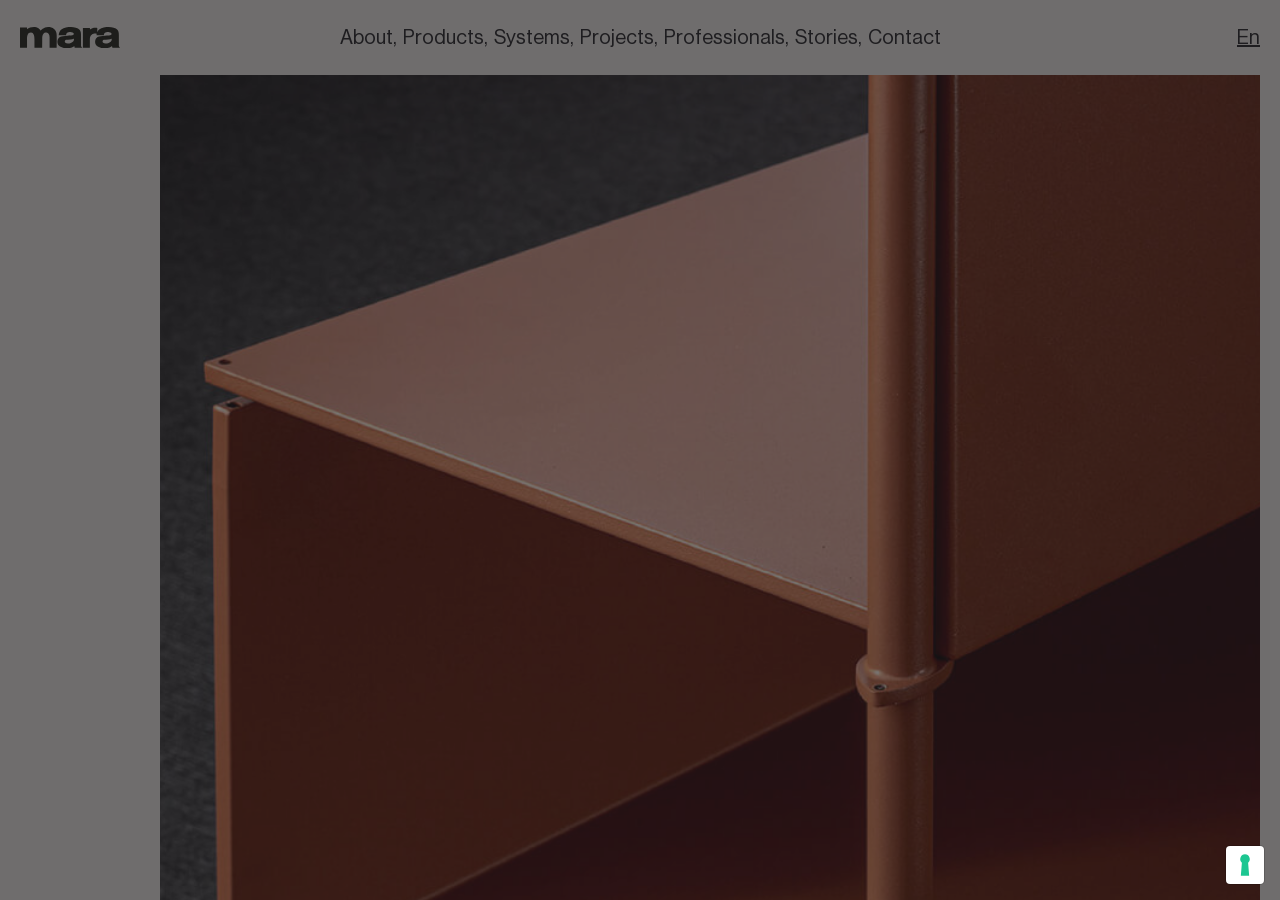
==== commit 24ee069b: "Disable mirrored runtime scripts" ====
--- a/about/index.html
+++ b/about/index.html
@@ -1,4 +1,5 @@
-<html lang="en"><head><base href="/"><meta charset="utf-8"><meta name="viewport" content="width=device-width, initial-scale=1"><meta name="theme-color" content="#e9e7e2"><title>Mara, design furniture for office, contract, and home. 100% made in Italy.</title><link rel="preconnect" href="https://mara.adoratorio.app" crossorigin="" data-cmp-ab="2" data-cmp-info="10"><style>@font-face{font-family:Neue Haas Grotesk Display Pro;src:url(/fonts/NeueHaasDisplay-Mediu.woff2) format("woff2"),url(/fonts/NeueHaasDisplay-Mediu.woff) format("woff"),url(/fonts/NeueHaasDisplay-Mediu.svg#NeueHaasDisplay-Mediu) format("svg");font-weight:500;font-style:normal;font-display:swap}@font-face{font-family:Neue Haas Grotesk Display Pro;src:url(/fonts/NeueHaasDisplay-Roman.woff2) format("woff2"),url(/fonts/NeueHaasDisplay-Roman.woff) format("woff"),url(/fonts/NeueHaasDisplay-Roman.svg#NeueHaasDisplay-Roman) format("svg");font-weight:400;font-style:normal;font-display:swap}@font-face{font-family:Neue Haas Grotesk Display Pro;src:url(/fonts/NeueHaasDisplay-Bold.woff2) format("woff2"),url(/fonts/NeueHaasDisplay-Bold.woff) format("woff"),url(/fonts/NeueHaasDisplay-Bold.svg#NeueHaasDisplay-Bold) format("svg");font-weight:700;font-style:normal;font-display:swap}@font-face{font-family:Neue Haas Grotesk Display Pro;src:url(/fonts/NeueHaasDisplay-Light.woff2) format("woff2"),url(/fonts/NeueHaasDisplay-Light.woff) format("woff"),url(/fonts/NeueHaasDisplay-Light.svg#NeueHaasDisplay-Light) format("svg");font-weight:300;font-style:normal;font-display:swap}a,abbr,acronym,address,applet,article,aside,audio,b,big,blockquote,body,canvas,caption,center,cite,code,dd,del,details,dfn,div,dl,dt,em,embed,fieldset,figcaption,figure,footer,form,h1,h2,h3,h4,h5,h6,header,hgroup,html,i,iframe,img,ins,kbd,label,legend,li,mark,menu,nav,object,ol,output,p,pre,q,ruby,s,samp,section,small,span,strike,strong,sub,summary,sup,table,tbody,td,tfoot,th,thead,time,tr,tt,u,ul,var,video{margin-block:0;margin:0;padding:0;border:none}*{box-sizing:border-box;-webkit-tap-highlight-color:rgba(0,0,0,0)}:after,:before{box-sizing:inherit;text-decoration:inherit;vertical-align:inherit}html{line-height:1.15;overflow-wrap:break-word;-moz-tab-size:4;-o-tab-size:4;tab-size:4;-webkit-text-size-adjust:100%;-moz-text-size-adjust:100%;text-size-adjust:100%;font-feature-settings:normal;font-variation-settings:normal}main{display:block}progress{vertical-align:middle}h1,h2,h3,h4,h5,h6{font-size:inherit;font-weight:inherit}b,strong{display:inline-block;font-weight:bolder}blockquote,q{font-style:italic;quotes:none}hr{display:block;box-sizing:content-box;height:0;overflow:visible}ol,ul{list-style-type:none}:where(dl,ol,ul) :where(dl,ol,ul){margin-block-end:0;margin-block-start:0}small{font-size:80%}sub,sup{font-size:75%;line-height:0;position:relative;vertical-align:baseline}sub{bottom:-.25em}sup{top:-.5em}code,kbd,pre,samp{font-family:ui-monospace,SFMono-Regular,Menlo,Monaco,Consolas,Liberation Mono,Courier New,monospace;font-feature-settings:normal;font-variation-settings:normal;font-size:.9em}audio,canvas,iframe,img,svg,video{vertical-align:middle}img,video{max-width:100%;border-style:none}button,input,select,textarea{margin:0;border:0;background:transparent;font-family:inherit;font-size:100%;line-height:inherit}button:focus,input:focus,select:focus,textarea:focus{outline:transparent}a,a:active,a:visited,button{display:inline-block;color:inherit;text-decoration:none;touch-action:manipulation}button,select{text-transform:none}[type=button],[type=reset],[type=submit],button{-webkit-appearance:button;-moz-appearance:button;appearance:button;color:inherit;background:transparent;cursor:pointer}[type=button]::-moz-focus-inner,[type=reset]::-moz-focus-inner,[type=submit]::-moz-focus-inner,button::-moz-focus-inner{border-style:none;padding:0}[type=button]:-moz-focusring,[type=reset]:-moz-focusring,[type=submit]:-moz-focusring,button:-moz-focusring{outline:1px dotted ButtonText}::-webkit-file-upload-button{-webkit-appearance:button;font:inherit}dialog:not([open]){display:none}:root{--col-numb:26;--col-numb-vert:18;--grid-val:calc(100/var(--col-numb));--grid-val-vertical:calc(100/var(--col-numb-vert))}@media screen and (min-width:48em){:root{--col-numb:32}}::-moz-selection{background-color:#1e1d20;color:#e9e7e2;text-shadow:none}::selection{background-color:#1e1d20;color:#e9e7e2;text-shadow:none}body,html{overflow:hidden;top:0;left:0;position:fixed;width:100vw;height:100svh}body{background:#e9e7e2;color:#1e1d20;font-family:Neue Haas Grotesk Display Pro,-apple-system,BlinkMacSystemFont,Segoe UI,Roboto,Helvetica,Arial,sans-serif,Apple Color Emoji,Segoe UI Emoji,Segoe UI Symbol;font-kerning:none;text-rendering:optimizeSpeed;-webkit-font-smoothing:antialiased;-moz-osx-font-smoothing:grayscale}body.wait{cursor:wait}body *{text-decoration-thickness:.1rem!important}@media screen and (max-device-width:1366px)and (-webkit-min-device-pixel-ratio:1.5){body *{text-decoration-thickness:.05rem!important}}h1,h2,h3,h4,h5,h6{color:#1e1d20;font-family:Neue Haas Grotesk Display Pro,-apple-system,BlinkMacSystemFont,Segoe UI,Roboto,Helvetica,Arial,sans-serif,Apple Color Emoji,Segoe UI Emoji,Segoe UI Symbol}#app,.app{overflow-x:clip;overflow-y:scroll;-webkit-overflow-scrolling:touch;opacity:0;top:0;left:0;position:fixed;width:100vw;height:100svh;font-size:max(12px,5.1282051282vw);line-height:1}@media screen and (min-width:768px){#app,.app{font-size:max(12px,1.5625vw);line-height:1}}.view{position:relative}.main,.view{min-height:100svh}.main{transition:background-color 1s cubic-bezier(.215,.61,.355,1)}.main--light-gray{background-color:#b6b3ab}.main--gray{background-color:#858680}section{padding-left:calc(var(--grid-val)*.5vw);padding-right:calc(var(--grid-val)*.5vw)}@media screen and (max-width:47.99em){section{padding-left:calc(var(--grid-val)*1vw);padding-right:calc(var(--grid-val)*1vw)}}section:first-child:not(.carousel):not(.menu-list){padding-top:calc(var(--grid-val-vertical)*4svh)}@media screen and (max-width:47.99em){section:first-child:not(.carousel):not(.menu-list){padding-top:calc(var(--grid-val-vertical)*2.3svh)}}@media screen and (min-width:48em)and (max-width:63.99em)and (orientation:portrait){section:first-child:not(.carousel):not(.menu-list){padding-top:calc(var(--grid-val-vertical)*1.5svh)}}section:first-child.carousel,section:first-child.carousel .carousel,section:last-of-type.carousel,section:last-of-type.carousel .carousel{margin-bottom:0}.intro-text+.text-with-images{padding-top:calc(var(--grid-val-vertical)*.5svh)!important}@media screen and (max-width:47.99em){.fullscreen-media+.text-with-images{padding-top:calc(var(--grid-val-vertical)*.5svh)!important}}.images-text+.media-text,.product-gallery+.media-text{padding-top:calc(var(--grid-val-vertical)*.5svh)!important}button{padding:0}.sep{position:absolute;left:0;width:100%;height:1px;display:block;background-color:#1e1d20}.sep--top{top:0}.sep--bot{bottom:0}.sep--rel{position:relative}.sep--light{background-color:#b6b3ab}.sr-only{position:absolute!important;width:1px;height:1px;padding:0;margin:-1px;overflow:hidden;clip:rect(0,0,0,0);clip-path:inset(50%);white-space:nowrap;border:0}@media screen and (max-width:47.99em){.iubenda-tp-btn:not(.iubenda-floatable-tb-btn)[data-tp-float][data-tp-float=bottom-right]{transform:translateY(-40px) scale(.75)!important;transform-origin:center right!important}}</style><style>@font-face{font-family:Neue Haas Grotesk Display Pro;src:url(/fonts/NeueHaasDisplay-Mediu.woff2) format("woff2"),url(/fonts/NeueHaasDisplay-Mediu.woff) format("woff"),url(/fonts/NeueHaasDisplay-Mediu.svg#NeueHaasDisplay-Mediu) format("svg");font-weight:500;font-style:normal;font-display:swap}@font-face{font-family:Neue Haas Grotesk Display Pro;src:url(/fonts/NeueHaasDisplay-Roman.woff2) format("woff2"),url(/fonts/NeueHaasDisplay-Roman.woff) format("woff"),url(/fonts/NeueHaasDisplay-Roman.svg#NeueHaasDisplay-Roman) format("svg");font-weight:400;font-style:normal;font-display:swap}@font-face{font-family:Neue Haas Grotesk Display Pro;src:url(/fonts/NeueHaasDisplay-Bold.woff2) format("woff2"),url(/fonts/NeueHaasDisplay-Bold.woff) format("woff"),url(/fonts/NeueHaasDisplay-Bold.svg#NeueHaasDisplay-Bold) format("svg");font-weight:700;font-style:normal;font-display:swap}@font-face{font-family:Neue Haas Grotesk Display Pro;src:url(/fonts/NeueHaasDisplay-Light.woff2) format("woff2"),url(/fonts/NeueHaasDisplay-Light.woff) format("woff"),url(/fonts/NeueHaasDisplay-Light.svg#NeueHaasDisplay-Light) format("svg");font-weight:300;font-style:normal;font-display:swap}.header[data-v-e87f4574]{display:flex;align-items:center;justify-content:space-between;padding-left:calc(var(--grid-val)*.5vw);padding-right:calc(var(--grid-val)*.5vw);z-index:101;top:0;left:0;position:fixed;width:100vw;height:100svh}@media screen and (max-width:47.99em){.header[data-v-e87f4574]{padding-left:calc(var(--grid-val)*1vw);padding-right:calc(var(--grid-val)*1vw)}}.header[data-v-e87f4574]{height:calc(var(--grid-val-vertical)*1.5svh)}@media screen and (max-width:47.99em){.header[data-v-e87f4574]{height:calc(var(--grid-val-vertical)*1svh)}}@media screen and (min-width:48em)and (max-width:63.99em)and (orientation:portrait){.header[data-v-e87f4574]{height:calc(var(--grid-val-vertical)*1svh)}}.header--with-announce[data-v-e87f4574]{padding-top:calc(var(--grid-val-vertical)*.25svh);height:calc(var(--grid-val-vertical)*2svh)}@media screen and (max-width:47.99em){.header--with-announce[data-v-e87f4574]{padding-top:calc(var(--grid-val-vertical)*.3svh);height:calc(var(--grid-val-vertical)*1.6svh)}}@media screen and (min-width:48em)and (max-width:63.99em)and (orientation:portrait){.header--with-announce[data-v-e87f4574]{padding-top:calc(var(--grid-val-vertical)*.3svh);height:calc(var(--grid-val-vertical)*1.6svh)}}.header__bg[data-v-e87f4574]{transform:translateY(-100%);background-color:#e9e7e2;top:0;left:0;position:absolute;width:100%;height:100%}.header__bg--visible[data-v-e87f4574]{transform:translateY(0)}.header__bg--light-gray[data-v-e87f4574]{background-color:#b6b3ab}.header__bg--gray[data-v-e87f4574]{background-color:#858680}.header.entered .header__bg[data-v-e87f4574]{transition:transform .8s cubic-bezier(.215,.61,.355,1),background-color 1s cubic-bezier(.215,.61,.355,1)}.header__marquee[data-v-e87f4574]{position:absolute;left:0;top:0;width:100vw;height:calc(var(--grid-val-vertical)*.5svh);justify-self:start;display:grid;align-items:center;color:#e9e7e2;background-color:#8c4e39;contain:paint;font-size:max(12px,4.6153846154vw);line-height:1}@media screen and (min-width:768px){.header__marquee[data-v-e87f4574]{font-size:max(12px,.9375vw);line-height:1}}@media screen and (max-width:47.99em){.header__marquee[data-v-e87f4574]{height:calc(var(--grid-val-vertical)*.5svh)}.header__marquee[data-v-e87f4574] *{font-size:max(12px,3.0769230769vw);line-height:1}}@media screen and (max-width:47.99em)and (min-width:768px){.header__marquee[data-v-e87f4574] *{font-size:max(12px,.625vw);line-height:1}}.header__marquee>div[data-v-e87f4574]{display:flex;align-items:center;white-space:nowrap;grid-column:1;grid-row:1}.header__marquee-sep[data-v-e87f4574]{padding-left:calc(var(--grid-val)*1vw);padding-right:calc(var(--grid-val)*1vw)}.header__inner[data-v-e87f4574]{position:relative;width:100%;display:grid;grid-template-columns:calc(var(--grid-val)*2.5vw) 1fr calc(var(--grid-val)*2.5vw);align-items:end;z-index:1}@media screen and (max-width:47.99em){.header__inner[data-v-e87f4574]{display:flex;justify-content:space-between;align-items:center}}@media screen and (min-width:48em)and (max-width:63.99em)and (orientation:portrait){.header__inner[data-v-e87f4574]{grid-template-columns:calc(var(--grid-val)*3vw) 1fr calc(var(--grid-val)*3vw)}}.header__logo[data-v-e87f4574]{z-index:1}@media screen and (max-width:47.99em){.header__logo[data-v-e87f4574]{width:calc(var(--grid-val)*5.5vw)}}.header__langs[data-v-e87f4574]{place-self:end}.header__nav-trigger[data-v-e87f4574]{position:relative;display:grid;grid-template-areas:"menu";overflow:hidden}.header__nav-trigger[data-v-e87f4574]>*{grid-area:menu;font-size:max(12px,4.6153846154vw);line-height:1}@media screen and (min-width:768px){.header__nav-trigger[data-v-e87f4574]>*{font-size:max(12px,.9375vw);line-height:1}}</style><style>@font-face{font-family:Neue Haas Grotesk Display Pro;src:url(/fonts/NeueHaasDisplay-Mediu.woff2) format("woff2"),url(/fonts/NeueHaasDisplay-Mediu.woff) format("woff"),url(/fonts/NeueHaasDisplay-Mediu.svg#NeueHaasDisplay-Mediu) format("svg");font-weight:500;font-style:normal;font-display:swap}@font-face{font-family:Neue Haas Grotesk Display Pro;src:url(/fonts/NeueHaasDisplay-Roman.woff2) format("woff2"),url(/fonts/NeueHaasDisplay-Roman.woff) format("woff"),url(/fonts/NeueHaasDisplay-Roman.svg#NeueHaasDisplay-Roman) format("svg");font-weight:400;font-style:normal;font-display:swap}@font-face{font-family:Neue Haas Grotesk Display Pro;src:url(/fonts/NeueHaasDisplay-Bold.woff2) format("woff2"),url(/fonts/NeueHaasDisplay-Bold.woff) format("woff"),url(/fonts/NeueHaasDisplay-Bold.svg#NeueHaasDisplay-Bold) format("svg");font-weight:700;font-style:normal;font-display:swap}@font-face{font-family:Neue Haas Grotesk Display Pro;src:url(/fonts/NeueHaasDisplay-Light.woff2) format("woff2"),url(/fonts/NeueHaasDisplay-Light.woff) format("woff"),url(/fonts/NeueHaasDisplay-Light.svg#NeueHaasDisplay-Light) format("svg");font-weight:300;font-style:normal;font-display:swap}.hp-intro[data-v-0a8234a5]{padding-top:calc(var(--grid-val-vertical)*1.5svh)!important;padding-bottom:calc(var(--grid-val-vertical)*1svh)}@media screen and (max-width:63.99em)and (orientation:portrait){.hp-intro[data-v-0a8234a5]{padding-top:calc(var(--grid-val-vertical)*1svh)!important}}@media screen and (min-width:48em)and (max-width:63.99em)and (orientation:portrait){.hp-intro[data-v-0a8234a5]{padding-bottom:0}}.hp-intro--with-announce[data-v-0a8234a5]{padding-top:calc(var(--grid-val-vertical)*2svh)!important}@media screen and (max-width:63.99em)and (orientation:portrait){.hp-intro--with-announce[data-v-0a8234a5]{padding-top:calc(var(--grid-val-vertical)*1.5svh)!important}}.hp-intro__img[data-v-0a8234a5]{width:calc(var(--grid-val)*27.5vw);height:calc(var(--grid-val-vertical)*32svh);-o-object-fit:cover;object-fit:cover;margin-left:auto;margin-bottom:calc(var(--grid-val-vertical)*.15svh)}.hp-intro__img[data-v-0a8234a5] .media__media{height:100%}@media screen and (max-width:47.99em){.hp-intro__img[data-v-0a8234a5]{width:calc(var(--grid-val)*18vw);height:calc(var(--grid-val)*25vw)}}@media screen and (min-width:48em)and (max-width:63.99em)and (orientation:portrait){.hp-intro__img[data-v-0a8234a5]{width:calc(var(--grid-val)*18vw);height:calc(var(--grid-val-vertical)*10svh)}}.hp-intro__text-wrap[data-v-0a8234a5]{padding-left:0;padding-right:0;padding-top:calc(var(--grid-val-vertical)*.4svh)}.hp-intro__text-wrap[data-v-0a8234a5] .paragraph{margin-left:auto;text-transform:uppercase}@media screen and (max-width:47.99em){.hp-intro__text-wrap[data-v-0a8234a5]{top:0;padding-top:0}}.hp-intro__text-wrap[data-v-0a8234a5] .title{line-height:.9}.hp-intro__text-wrap[data-v-0a8234a5] .intro-text__main-label{top:calc(var(--grid-val-vertical)*1.25svh)}@media screen and (max-width:47.99em){.hp-intro__text-wrap[data-v-0a8234a5] .intro-text__main-label{top:calc(var(--grid-val-vertical)*.63svh)}}.hp-intro__text-wrap[data-v-0a8234a5] .intro-text__content{margin-top:calc(var(--grid-val-vertical)*1.25svh)}@media screen and (max-width:47.99em){.hp-intro__text-wrap[data-v-0a8234a5] .intro-text__content{margin-top:calc(var(--grid-val-vertical)*.25svh)}}</style><style>@font-face{font-family:Neue Haas Grotesk Display Pro;src:url(/fonts/NeueHaasDisplay-Mediu.woff2) format("woff2"),url(/fonts/NeueHaasDisplay-Mediu.woff) format("woff"),url(/fonts/NeueHaasDisplay-Mediu.svg#NeueHaasDisplay-Mediu) format("svg");font-weight:500;font-style:normal;font-display:swap}@font-face{font-family:Neue Haas Grotesk Display Pro;src:url(/fonts/NeueHaasDisplay-Roman.woff2) format("woff2"),url(/fonts/NeueHaasDisplay-Roman.woff) format("woff"),url(/fonts/NeueHaasDisplay-Roman.svg#NeueHaasDisplay-Roman) format("svg");font-weight:400;font-style:normal;font-display:swap}@font-face{font-family:Neue Haas Grotesk Display Pro;src:url(/fonts/NeueHaasDisplay-Bold.woff2) format("woff2"),url(/fonts/NeueHaasDisplay-Bold.woff) format("woff"),url(/fonts/NeueHaasDisplay-Bold.svg#NeueHaasDisplay-Bold) format("svg");font-weight:700;font-style:normal;font-display:swap}@font-face{font-family:Neue Haas Grotesk Display Pro;src:url(/fonts/NeueHaasDisplay-Light.woff2) format("woff2"),url(/fonts/NeueHaasDisplay-Light.woff) format("woff"),url(/fonts/NeueHaasDisplay-Light.svg#NeueHaasDisplay-Light) format("svg");font-weight:300;font-style:normal;font-display:swap}.navbar__blurred-bg[data-v-42f76893]{background-color:#1e1d2099;-webkit-backdrop-filter:blur(30px);backdrop-filter:blur(30px);z-index:-1}.navbar__bg[data-v-42f76893],.navbar__blurred-bg[data-v-42f76893]{top:0;left:0;position:fixed;width:100vw;height:100svh}.navbar__bg[data-v-42f76893]{pointer-events:none;background-color:#b6b3ab;z-index:0}@media screen and (min-width:48em){.navbar__bg[data-v-42f76893]{max-height:calc(var(--grid-val-vertical)*15svh)}}.navbar__list-wrap[data-v-42f76893]{display:grid;grid-template-columns:100%;grid-template-areas:"navbar"}.navbar__list[data-v-42f76893]{display:flex;align-items:center;justify-content:center;grid-area:navbar}.navbar__item[data-v-42f76893]{font-size:max(12px,5.1282051282vw);line-height:1}@media screen and (min-width:768px){.navbar__item[data-v-42f76893]{font-size:max(12px,1.5625vw);line-height:1}}.navbar__link[data-v-42f76893]{position:relative}.navbar__link[data-v-42f76893]:after{content:"";display:block;width:100%;height:1px;position:absolute;bottom:1px;left:0;background-color:#1e1d20;transform:scaleX(0);transform-origin:center right;transition:transform .5s cubic-bezier(.215,.61,.355,1)}@media(hover:hover){.navbar__link[data-v-42f76893]:not(.navbar__link--active):hover:after{transform:scaleX(1);transform-origin:center left}}.navbar__link--active[data-v-42f76893]:after,.navbar__link.router-link-active[data-v-42f76893]:after{transform:scaleX(1)}.submenu[data-v-42f76893]{position:absolute;top:100%;left:0;width:100%;overflow:clip}.submenu__list[data-v-42f76893]{display:grid;-moz-column-gap:calc(var(--grid-val)*1vw);column-gap:calc(var(--grid-val)*1vw);margin-bottom:calc(var(--grid-val-vertical)*2svh);padding-top:calc(var(--grid-val-vertical)*.5svh)}.submenu__item[data-v-42f76893],.submenu__link[data-v-42f76893]{height:100%}.submenu__link[data-v-42f76893]{display:grid;grid-template-rows:calc(var(--grid-val-vertical)*9svh) auto;gap:calc(var(--grid-val-vertical)*.2svh);pointer-events:all}.submenu__name[data-v-42f76893]{text-transform:uppercase;font-size:max(12px,4.6153846154vw);line-height:1}@media screen and (min-width:768px){.submenu__name[data-v-42f76893]{font-size:max(12px,.9375vw);line-height:1}}</style><style>@font-face{font-family:Neue Haas Grotesk Display Pro;src:url(/fonts/NeueHaasDisplay-Mediu.woff2) format("woff2"),url(/fonts/NeueHaasDisplay-Mediu.woff) format("woff"),url(/fonts/NeueHaasDisplay-Mediu.svg#NeueHaasDisplay-Mediu) format("svg");font-weight:500;font-style:normal;font-display:swap}@font-face{font-family:Neue Haas Grotesk Display Pro;src:url(/fonts/NeueHaasDisplay-Roman.woff2) format("woff2"),url(/fonts/NeueHaasDisplay-Roman.woff) format("woff"),url(/fonts/NeueHaasDisplay-Roman.svg#NeueHaasDisplay-Roman) format("svg");font-weight:400;font-style:normal;font-display:swap}@font-face{font-family:Neue Haas Grotesk Display Pro;src:url(/fonts/NeueHaasDisplay-Bold.woff2) format("woff2"),url(/fonts/NeueHaasDisplay-Bold.woff) format("woff"),url(/fonts/NeueHaasDisplay-Bold.svg#NeueHaasDisplay-Bold) format("svg");font-weight:700;font-style:normal;font-display:swap}@font-face{font-family:Neue Haas Grotesk Display Pro;src:url(/fonts/NeueHaasDisplay-Light.woff2) format("woff2"),url(/fonts/NeueHaasDisplay-Light.woff) format("woff"),url(/fonts/NeueHaasDisplay-Light.svg#NeueHaasDisplay-Light) format("svg");font-weight:300;font-style:normal;font-display:swap}.langs[data-v-942be79a]{position:relative}.langs__active[data-v-942be79a],.langs__submenu[data-v-942be79a]{text-transform:capitalize}.langs__active[data-v-942be79a]{text-decoration:underline;padding:0}.langs__submenu[data-v-942be79a]{position:absolute;top:calc(100% + var(--grid-val-vertical)*.1svh);right:0}@media screen and (max-width:47.99em){.langs__submenu[data-v-942be79a]{top:calc(-250% + var(--grid-val-vertical)*.3svh*-2.5);text-align:right;display:flex;flex-direction:column;gap:calc(var(--grid-val-vertical)*.15svh)}}</style><style>@font-face{font-family:Neue Haas Grotesk Display Pro;src:url(/fonts/NeueHaasDisplay-Mediu.woff2) format("woff2"),url(/fonts/NeueHaasDisplay-Mediu.woff) format("woff"),url(/fonts/NeueHaasDisplay-Mediu.svg#NeueHaasDisplay-Mediu) format("svg");font-weight:500;font-style:normal;font-display:swap}@font-face{font-family:Neue Haas Grotesk Display Pro;src:url(/fonts/NeueHaasDisplay-Roman.woff2) format("woff2"),url(/fonts/NeueHaasDisplay-Roman.woff) format("woff"),url(/fonts/NeueHaasDisplay-Roman.svg#NeueHaasDisplay-Roman) format("svg");font-weight:400;font-style:normal;font-display:swap}@font-face{font-family:Neue Haas Grotesk Display Pro;src:url(/fonts/NeueHaasDisplay-Bold.woff2) format("woff2"),url(/fonts/NeueHaasDisplay-Bold.woff) format("woff"),url(/fonts/NeueHaasDisplay-Bold.svg#NeueHaasDisplay-Bold) format("svg");font-weight:700;font-style:normal;font-display:swap}@font-face{font-family:Neue Haas Grotesk Display Pro;src:url(/fonts/NeueHaasDisplay-Light.woff2) format("woff2"),url(/fonts/NeueHaasDisplay-Light.woff) format("woff"),url(/fonts/NeueHaasDisplay-Light.svg#NeueHaasDisplay-Light) format("svg");font-weight:300;font-style:normal;font-display:swap}.navigator[data-v-21905c36]{display:flex;flex-direction:column;justify-content:space-between;padding:calc(var(--grid-val-vertical)*2.5svh) calc(var(--grid-val)*1vw) calc(var(--grid-val-vertical)*.6svh)}.navigator[data-v-21905c36],.navigator__bg[data-v-21905c36]{top:0;left:0;position:fixed;width:100vw;height:100svh}.navigator__bg[data-v-21905c36]{pointer-events:none;background-color:#77848c;z-index:-1}.navigator__item[data-v-21905c36]{display:flex;align-items:center;justify-content:space-between;font-size:max(12px,12.8205128205vw);line-height:1}@media screen and (min-width:768px){.navigator__item[data-v-21905c36]{font-size:max(12px,6.25vw);line-height:1}}.navigator__sub-trigger[data-v-21905c36]{width:calc(var(--grid-val)*1.4vw)}.navigator__footer[data-v-21905c36]{display:grid;grid-template-columns:calc(var(--grid-val)*14vw) auto;justify-content:space-between;align-items:end}.navigator__footer-label[data-v-21905c36]{margin-bottom:calc(var(--grid-val-vertical)*.35svh)}.submenu[data-v-21905c36]{padding:calc(var(--grid-val-vertical)*2.5svh) calc(var(--grid-val)*1vw) calc(var(--grid-val-vertical)*.6svh);top:0;left:0;position:fixed;width:100vw;height:100svh}.submenu__back[data-v-21905c36]{position:absolute;top:calc(var(--grid-val-vertical)*1.5svh);left:calc(var(--grid-val)*1vw);display:flex;align-items:center;gap:5px;margin-bottom:calc(var(--grid-val-vertical)*.5svh);font-size:max(12px,6.1538461538vw);line-height:1.25}@media screen and (min-width:768px){.submenu__back[data-v-21905c36]{font-size:max(12px,2.0833333333vw);line-height:1.125}}.submenu__back svg[data-v-21905c36]{width:calc(var(--grid-val)*1.3vw)}.submenu__back span[data-v-21905c36]{text-decoration:underline}.submenu__link[data-v-21905c36]{font-size:max(12px,12.8205128205vw);line-height:1}@media screen and (min-width:768px){.submenu__link[data-v-21905c36]{font-size:max(12px,6.25vw);line-height:1}}.submenu__img[data-v-21905c36]{position:absolute;bottom:calc(var(--grid-val-vertical)*3.8svh);right:calc(var(--grid-val)*1vw);width:calc(var(--grid-val)*11.5vw);height:calc(var(--grid-val-vertical)*5.2svh);-o-object-fit:cover;object-fit:cover}</style><style>@font-face{font-family:Neue Haas Grotesk Display Pro;src:url(/fonts/NeueHaasDisplay-Mediu.woff2) format("woff2"),url(/fonts/NeueHaasDisplay-Mediu.woff) format("woff"),url(/fonts/NeueHaasDisplay-Mediu.svg#NeueHaasDisplay-Mediu) format("svg");font-weight:500;font-style:normal;font-display:swap}@font-face{font-family:Neue Haas Grotesk Display Pro;src:url(/fonts/NeueHaasDisplay-Roman.woff2) format("woff2"),url(/fonts/NeueHaasDisplay-Roman.woff) format("woff"),url(/fonts/NeueHaasDisplay-Roman.svg#NeueHaasDisplay-Roman) format("svg");font-weight:400;font-style:normal;font-display:swap}@font-face{font-family:Neue Haas Grotesk Display Pro;src:url(/fonts/NeueHaasDisplay-Bold.woff2) format("woff2"),url(/fonts/NeueHaasDisplay-Bold.woff) format("woff"),url(/fonts/NeueHaasDisplay-Bold.svg#NeueHaasDisplay-Bold) format("svg");font-weight:700;font-style:normal;font-display:swap}@font-face{font-family:Neue Haas Grotesk Display Pro;src:url(/fonts/NeueHaasDisplay-Light.woff2) format("woff2"),url(/fonts/NeueHaasDisplay-Light.woff) format("woff"),url(/fonts/NeueHaasDisplay-Light.svg#NeueHaasDisplay-Light) format("svg");font-weight:300;font-style:normal;font-display:swap}.label[data-v-15529b58]{display:block;font-weight:500;text-transform:uppercase;font-size:max(12px,4.6153846154vw);line-height:1}@media screen and (min-width:768px){.label[data-v-15529b58]{font-size:max(12px,.9375vw);line-height:1}}@media screen and (max-width:47.99em){.label[data-v-15529b58]{font-size:max(12px,3.0769230769vw);line-height:1}}@media screen and (max-width:47.99em)and (min-width:768px){.label[data-v-15529b58]{font-size:max(12px,.625vw);line-height:1}}.label--big[data-v-15529b58]{font-weight:400;text-transform:none;font-size:max(12px,5.1282051282vw);line-height:1}@media screen and (min-width:768px){.label--big[data-v-15529b58]{font-size:max(12px,1.5625vw);line-height:1}}</style><style>@font-face{font-family:Neue Haas Grotesk Display Pro;src:url(/fonts/NeueHaasDisplay-Mediu.woff2) format("woff2"),url(/fonts/NeueHaasDisplay-Mediu.woff) format("woff"),url(/fonts/NeueHaasDisplay-Mediu.svg#NeueHaasDisplay-Mediu) format("svg");font-weight:500;font-style:normal;font-display:swap}@font-face{font-family:Neue Haas Grotesk Display Pro;src:url(/fonts/NeueHaasDisplay-Roman.woff2) format("woff2"),url(/fonts/NeueHaasDisplay-Roman.woff) format("woff"),url(/fonts/NeueHaasDisplay-Roman.svg#NeueHaasDisplay-Roman) format("svg");font-weight:400;font-style:normal;font-display:swap}@font-face{font-family:Neue Haas Grotesk Display Pro;src:url(/fonts/NeueHaasDisplay-Bold.woff2) format("woff2"),url(/fonts/NeueHaasDisplay-Bold.woff) format("woff"),url(/fonts/NeueHaasDisplay-Bold.svg#NeueHaasDisplay-Bold) format("svg");font-weight:700;font-style:normal;font-display:swap}@font-face{font-family:Neue Haas Grotesk Display Pro;src:url(/fonts/NeueHaasDisplay-Light.woff2) format("woff2"),url(/fonts/NeueHaasDisplay-Light.woff) format("woff"),url(/fonts/NeueHaasDisplay-Light.svg#NeueHaasDisplay-Light) format("svg");font-weight:300;font-style:normal;font-display:swap}.socials[data-v-ba68240b]{display:flex;flex-wrap:wrap}</style><style>@font-face{font-family:Neue Haas Grotesk Display Pro;src:url(/fonts/NeueHaasDisplay-Mediu.woff2) format("woff2"),url(/fonts/NeueHaasDisplay-Mediu.woff) format("woff"),url(/fonts/NeueHaasDisplay-Mediu.svg#NeueHaasDisplay-Mediu) format("svg");font-weight:500;font-style:normal;font-display:swap}@font-face{font-family:Neue Haas Grotesk Display Pro;src:url(/fonts/NeueHaasDisplay-Roman.woff2) format("woff2"),url(/fonts/NeueHaasDisplay-Roman.woff) format("woff"),url(/fonts/NeueHaasDisplay-Roman.svg#NeueHaasDisplay-Roman) format("svg");font-weight:400;font-style:normal;font-display:swap}@font-face{font-family:Neue Haas Grotesk Display Pro;src:url(/fonts/NeueHaasDisplay-Bold.woff2) format("woff2"),url(/fonts/NeueHaasDisplay-Bold.woff) format("woff"),url(/fonts/NeueHaasDisplay-Bold.svg#NeueHaasDisplay-Bold) format("svg");font-weight:700;font-style:normal;font-display:swap}@font-face{font-family:Neue Haas Grotesk Display Pro;src:url(/fonts/NeueHaasDisplay-Light.woff2) format("woff2"),url(/fonts/NeueHaasDisplay-Light.woff) format("woff"),url(/fonts/NeueHaasDisplay-Light.svg#NeueHaasDisplay-Light) format("svg");font-weight:300;font-style:normal;font-display:swap}.picture__wrapper[data-v-355eccc6]{display:block;position:relative;width:100%;height:100%;contain:paint}.picture__image[data-v-355eccc6]{width:100%;height:100%;-o-object-fit:cover;object-fit:cover}</style><style>@font-face{font-family:Neue Haas Grotesk Display Pro;src:url(/fonts/NeueHaasDisplay-Mediu.woff2) format("woff2"),url(/fonts/NeueHaasDisplay-Mediu.woff) format("woff"),url(/fonts/NeueHaasDisplay-Mediu.svg#NeueHaasDisplay-Mediu) format("svg");font-weight:500;font-style:normal;font-display:swap}@font-face{font-family:Neue Haas Grotesk Display Pro;src:url(/fonts/NeueHaasDisplay-Roman.woff2) format("woff2"),url(/fonts/NeueHaasDisplay-Roman.woff) format("woff"),url(/fonts/NeueHaasDisplay-Roman.svg#NeueHaasDisplay-Roman) format("svg");font-weight:400;font-style:normal;font-display:swap}@font-face{font-family:Neue Haas Grotesk Display Pro;src:url(/fonts/NeueHaasDisplay-Bold.woff2) format("woff2"),url(/fonts/NeueHaasDisplay-Bold.woff) format("woff"),url(/fonts/NeueHaasDisplay-Bold.svg#NeueHaasDisplay-Bold) format("svg");font-weight:700;font-style:normal;font-display:swap}@font-face{font-family:Neue Haas Grotesk Display Pro;src:url(/fonts/NeueHaasDisplay-Light.woff2) format("woff2"),url(/fonts/NeueHaasDisplay-Light.woff) format("woff"),url(/fonts/NeueHaasDisplay-Light.svg#NeueHaasDisplay-Light) format("svg");font-weight:300;font-style:normal;font-display:swap}.usage-areas__label[data-v-2400ee1e]{display:block;margin-bottom:calc(var(--grid-val-vertical)*.5svh);text-transform:uppercase;font-weight:500;font-size:max(12px,4.6153846154vw);line-height:1}@media screen and (min-width:768px){.usage-areas__label[data-v-2400ee1e]{font-size:max(12px,.9375vw);line-height:1}}.usage-areas__list[data-v-2400ee1e]{display:flex;gap:calc(var(--grid-val)*1.25vw)}@media screen and (max-width:47.99em){.usage-areas__list[data-v-2400ee1e]{flex-wrap:wrap;-moz-column-gap:calc(var(--grid-val)*1.25vw);column-gap:calc(var(--grid-val)*1.25vw);row-gap:calc(var(--grid-val-vertical)*.25svh)}}.usage-areas__list-item[data-v-2400ee1e]{font-size:max(12px,5.1282051282vw);line-height:1}@media screen and (min-width:768px){.usage-areas__list-item[data-v-2400ee1e]{font-size:max(12px,1.5625vw);line-height:1}}@media(hover:hover){.usage-areas__list-item:hover a[data-v-2400ee1e]{text-decoration:underline}}.usage-areas__list-item--active a[data-v-2400ee1e]{text-decoration:underline}</style><style>@font-face{font-family:Neue Haas Grotesk Display Pro;src:url(/fonts/NeueHaasDisplay-Mediu.woff2) format("woff2"),url(/fonts/NeueHaasDisplay-Mediu.woff) format("woff"),url(/fonts/NeueHaasDisplay-Mediu.svg#NeueHaasDisplay-Mediu) format("svg");font-weight:500;font-style:normal;font-display:swap}@font-face{font-family:Neue Haas Grotesk Display Pro;src:url(/fonts/NeueHaasDisplay-Roman.woff2) format("woff2"),url(/fonts/NeueHaasDisplay-Roman.woff) format("woff"),url(/fonts/NeueHaasDisplay-Roman.svg#NeueHaasDisplay-Roman) format("svg");font-weight:400;font-style:normal;font-display:swap}@font-face{font-family:Neue Haas Grotesk Display Pro;src:url(/fonts/NeueHaasDisplay-Bold.woff2) format("woff2"),url(/fonts/NeueHaasDisplay-Bold.woff) format("woff"),url(/fonts/NeueHaasDisplay-Bold.svg#NeueHaasDisplay-Bold) format("svg");font-weight:700;font-style:normal;font-display:swap}@font-face{font-family:Neue Haas Grotesk Display Pro;src:url(/fonts/NeueHaasDisplay-Light.woff2) format("woff2"),url(/fonts/NeueHaasDisplay-Light.woff) format("woff"),url(/fonts/NeueHaasDisplay-Light.svg#NeueHaasDisplay-Light) format("svg");font-weight:300;font-style:normal;font-display:swap}.intro-text[data-v-cd9b9965]{padding-top:calc(var(--grid-val-vertical)*4svh);padding-bottom:calc(var(--grid-val-vertical)*1svh)}@media screen and (max-width:47.99em){.intro-text[data-v-cd9b9965]{padding-top:calc(var(--grid-val-vertical)*.45svh);padding-bottom:0}}.intro-text--bg[data-v-cd9b9965]{padding-bottom:calc(var(--grid-val-vertical)*2.5svh)}@media screen and (max-width:47.99em){.intro-text--bg[data-v-cd9b9965]{padding-bottom:calc(var(--grid-val-vertical)*1svh)}}@media screen and (min-width:48em)and (max-width:63.99em)and (orientation:portrait){.intro-text--bg[data-v-cd9b9965]{padding-bottom:calc(var(--grid-val-vertical)*.75svh)}}.intro-text__main[data-v-cd9b9965]{position:relative}@media screen and (max-width:47.99em){.intro-text__main-title--with-label[data-v-cd9b9965]{line-height:1}.intro-text__main-title--with-label[data-v-cd9b9965] br{display:none}}.intro-text__main-title[data-v-cd9b9965] .intro-text__main-label{font-weight:500;font-size:max(12px,6.1538461538vw);line-height:1}@media screen and (min-width:768px){.intro-text__main-title[data-v-cd9b9965] .intro-text__main-label{font-size:max(12px,1.25vw);line-height:1}}@media screen and (max-width:47.99em){.intro-text__main-title[data-v-cd9b9965] .intro-text__main-label{font-size:max(12px,3.5897435897vw);line-height:1}}@media screen and (max-width:47.99em)and (min-width:768px){.intro-text__main-title[data-v-cd9b9965] .intro-text__main-label{font-size:max(12px,1.0416666667vw);line-height:1}}.intro-text__content[data-v-cd9b9965]{max-width:calc(var(--grid-val)*13.5vw);margin-top:calc(var(--grid-val-vertical)*1.5svh)}.intro-text__content[data-v-cd9b9965] a{text-decoration:underline}@media screen and (max-width:47.99em){.intro-text__content[data-v-cd9b9965]{max-width:100%;margin-top:calc(var(--grid-val-vertical)*.3svh);font-size:max(12px,4.6153846154vw);line-height:1}}@media screen and (max-width:47.99em)and (min-width:768px){.intro-text__content[data-v-cd9b9965]{font-size:max(12px,.9375vw);line-height:1}}@media screen and (max-width:47.99em){.intro-text__content[data-v-cd9b9965] br{display:none}}@media screen and (min-width:48em)and (max-width:63.99em)and (orientation:portrait){.intro-text__content[data-v-cd9b9965]{margin-top:calc(var(--grid-val-vertical)*.5svh)}}.intro-text[data-v-cd9b9965] .intro-text__logos{margin-top:calc(var(--grid-val-vertical)*.25svh);max-width:calc(var(--grid-val)*13.5vw);margin-bottom:calc(var(--grid-val-vertical)*3svh)}@media screen and (max-width:47.99em){.intro-text[data-v-cd9b9965] .intro-text__logos{max-width:calc(var(--grid-val)*20vw);margin-bottom:calc(var(--grid-val-vertical)*2svh)}}</style><style>@font-face{font-family:Neue Haas Grotesk Display Pro;src:url(/fonts/NeueHaasDisplay-Mediu.woff2) format("woff2"),url(/fonts/NeueHaasDisplay-Mediu.woff) format("woff"),url(/fonts/NeueHaasDisplay-Mediu.svg#NeueHaasDisplay-Mediu) format("svg");font-weight:500;font-style:normal;font-display:swap}@font-face{font-family:Neue Haas Grotesk Display Pro;src:url(/fonts/NeueHaasDisplay-Roman.woff2) format("woff2"),url(/fonts/NeueHaasDisplay-Roman.woff) format("woff"),url(/fonts/NeueHaasDisplay-Roman.svg#NeueHaasDisplay-Roman) format("svg");font-weight:400;font-style:normal;font-display:swap}@font-face{font-family:Neue Haas Grotesk Display Pro;src:url(/fonts/NeueHaasDisplay-Bold.woff2) format("woff2"),url(/fonts/NeueHaasDisplay-Bold.woff) format("woff"),url(/fonts/NeueHaasDisplay-Bold.svg#NeueHaasDisplay-Bold) format("svg");font-weight:700;font-style:normal;font-display:swap}@font-face{font-family:Neue Haas Grotesk Display Pro;src:url(/fonts/NeueHaasDisplay-Light.woff2) format("woff2"),url(/fonts/NeueHaasDisplay-Light.woff) format("woff"),url(/fonts/NeueHaasDisplay-Light.svg#NeueHaasDisplay-Light) format("svg");font-weight:300;font-style:normal;font-display:swap}.title[data-v-22a48d59]{font-weight:400}.title--small[data-v-22a48d59]{font-size:max(12px,7.6923076923vw);line-height:1}@media screen and (min-width:768px){.title--small[data-v-22a48d59]{font-size:max(12px,3.6458333333vw);line-height:1.0857142857}}.title--base[data-v-22a48d59]{font-size:max(12px,12.8205128205vw);line-height:1}@media screen and (min-width:768px){.title--base[data-v-22a48d59]{font-size:max(12px,6.25vw);line-height:1}}.title--big[data-v-22a48d59]{font-size:max(12px,10.2564102564vw);line-height:.875}@media screen and (min-width:768px){.title--big[data-v-22a48d59]{font-size:max(12px,8.3333333333vw);line-height:.90625}}</style><style>@font-face{font-family:Neue Haas Grotesk Display Pro;src:url(/fonts/NeueHaasDisplay-Mediu.woff2) format("woff2"),url(/fonts/NeueHaasDisplay-Mediu.woff) format("woff"),url(/fonts/NeueHaasDisplay-Mediu.svg#NeueHaasDisplay-Mediu) format("svg");font-weight:500;font-style:normal;font-display:swap}@font-face{font-family:Neue Haas Grotesk Display Pro;src:url(/fonts/NeueHaasDisplay-Roman.woff2) format("woff2"),url(/fonts/NeueHaasDisplay-Roman.woff) format("woff"),url(/fonts/NeueHaasDisplay-Roman.svg#NeueHaasDisplay-Roman) format("svg");font-weight:400;font-style:normal;font-display:swap}@font-face{font-family:Neue Haas Grotesk Display Pro;src:url(/fonts/NeueHaasDisplay-Bold.woff2) format("woff2"),url(/fonts/NeueHaasDisplay-Bold.woff) format("woff"),url(/fonts/NeueHaasDisplay-Bold.svg#NeueHaasDisplay-Bold) format("svg");font-weight:700;font-style:normal;font-display:swap}@font-face{font-family:Neue Haas Grotesk Display Pro;src:url(/fonts/NeueHaasDisplay-Light.woff2) format("woff2"),url(/fonts/NeueHaasDisplay-Light.woff) format("woff"),url(/fonts/NeueHaasDisplay-Light.svg#NeueHaasDisplay-Light) format("svg");font-weight:300;font-style:normal;font-display:swap}.paragraph[data-v-279f3c49]{font-weight:400}.paragraph--small[data-v-279f3c49]{font-size:max(12px,6.1538461538vw);line-height:1}@media screen and (min-width:768px){.paragraph--small[data-v-279f3c49]{font-size:max(12px,1.25vw);line-height:1}}.paragraph--base[data-v-279f3c49]{font-size:max(12px,5.1282051282vw);line-height:1}@media screen and (min-width:768px){.paragraph--base[data-v-279f3c49]{font-size:max(12px,1.5625vw);line-height:1}}.paragraph--big[data-v-279f3c49]{font-size:max(12px,6.1538461538vw);line-height:1.25}@media screen and (min-width:768px){.paragraph--big[data-v-279f3c49]{font-size:max(12px,2.0833333333vw);line-height:1.125}}.paragraph[data-v-279f3c49] ul{list-style-type:disc;padding-left:calc(var(--grid-val)*.5vw)}@media screen and (max-width:47.99em){.paragraph[data-v-279f3c49] ul{padding-left:calc(var(--grid-val)*1.2vw)}}.paragraph[data-v-279f3c49] ul .js-mask-split-mask-line-mask{overflow:visible!important}.paragraph[data-v-279f3c49] p:not(:last-child){padding-bottom:calc(var(--grid-val-vertical)*.5svh)}</style><style>@font-face{font-family:Neue Haas Grotesk Display Pro;src:url(/fonts/NeueHaasDisplay-Mediu.woff2) format("woff2"),url(/fonts/NeueHaasDisplay-Mediu.woff) format("woff"),url(/fonts/NeueHaasDisplay-Mediu.svg#NeueHaasDisplay-Mediu) format("svg");font-weight:500;font-style:normal;font-display:swap}@font-face{font-family:Neue Haas Grotesk Display Pro;src:url(/fonts/NeueHaasDisplay-Roman.woff2) format("woff2"),url(/fonts/NeueHaasDisplay-Roman.woff) format("woff"),url(/fonts/NeueHaasDisplay-Roman.svg#NeueHaasDisplay-Roman) format("svg");font-weight:400;font-style:normal;font-display:swap}@font-face{font-family:Neue Haas Grotesk Display Pro;src:url(/fonts/NeueHaasDisplay-Bold.woff2) format("woff2"),url(/fonts/NeueHaasDisplay-Bold.woff) format("woff"),url(/fonts/NeueHaasDisplay-Bold.svg#NeueHaasDisplay-Bold) format("svg");font-weight:700;font-style:normal;font-display:swap}@font-face{font-family:Neue Haas Grotesk Display Pro;src:url(/fonts/NeueHaasDisplay-Light.woff2) format("woff2"),url(/fonts/NeueHaasDisplay-Light.woff) format("woff"),url(/fonts/NeueHaasDisplay-Light.svg#NeueHaasDisplay-Light) format("svg");font-weight:300;font-style:normal;font-display:swap}.panels-list[data-v-e62a833b]{position:relative;width:100vw;padding:0}.panels-list__inner[data-v-e62a833b]{position:sticky;top:calc(var(--grid-val-vertical)*1.5svh);left:0;display:grid;grid-template-columns:100%;grid-template-rows:100%;grid-template-areas:"panel";height:calc(100svh - var(--grid-val-vertical)*1.5svh)}@media screen and (max-width:47.99em){.panels-list__inner[data-v-e62a833b]{top:calc(var(--grid-val-vertical)*1svh);height:calc(100svh - var(--grid-val-vertical)*1svh)}}@media screen and (min-width:48em)and (max-width:63.99em)and (orientation:portrait){.panels-list__inner[data-v-e62a833b]{top:calc(var(--grid-val-vertical)*1svh);height:calc(100svh - var(--grid-val-vertical)*1svh)}}.panels-list__item[data-v-e62a833b]{display:grid;grid-template-columns:100%;grid-template-rows:100%;grid-template-areas:"items";grid-area:panel}.panels-list__item[data-v-e62a833b]>*{place-self:center;grid-area:items}.panels-list__bg[data-v-e62a833b]{position:relative;width:100%;height:100%;z-index:-1}.panels-list__bg[data-v-e62a833b]:after{content:"";background-color:#1e1d2033;top:0;left:0;position:absolute;width:100%;height:100%}@media screen and (min-width:48em)and (max-width:63.99em)and (orientation:portrait){.panels-list__bg[data-v-e62a833b]:after{background-color:#1e1d204d}}.panels-list__bg[data-v-e62a833b] .media__media{width:100%;height:100%}.panels-list__main[data-v-e62a833b]{width:calc(var(--grid-val)*10vw);height:calc(var(--grid-val-vertical)*13.5svh);z-index:0}@media screen and (max-width:47.99em){.panels-list__main[data-v-e62a833b]{width:calc(var(--grid-val)*11.5vw);height:calc(var(--grid-val-vertical)*5.3svh);justify-self:end;margin-right:calc(var(--grid-val)*1vw)}}@media screen and (min-width:48em)and (max-width:63.99em)and (orientation:portrait){.panels-list__main[data-v-e62a833b]{width:calc(var(--grid-val)*20vw);height:calc(var(--grid-val-vertical)*12svh)}}.panels-list__main[data-v-e62a833b] .media__media{width:100%;height:100%}.panels-list__content[data-v-e62a833b]{position:relative;width:100%;padding-left:calc(var(--grid-val)*.5vw);padding-right:calc(var(--grid-val)*.5vw);z-index:1}@media screen and (min-width:48em){.panels-list__content[data-v-e62a833b]{display:grid;grid-template-columns:calc(var(--grid-val)*5vw) 1fr;-moz-column-gap:calc(var(--grid-val)*1vw);column-gap:calc(var(--grid-val)*1vw)}}.panels-list__content-label[data-v-e62a833b],.panels-list__content-text[data-v-e62a833b]{font-weight:400;color:#e9e7e2}.panels-list__content-label[data-v-e62a833b]{text-transform:uppercase}@media screen and (max-width:47.99em){.panels-list__content-text[data-v-e62a833b]{position:absolute;left:calc(var(--grid-val)*1vw);top:calc(var(--grid-val-vertical)*14svh);padding-right:calc(var(--grid-val)*1vw);font-size:max(12px,4.6153846154vw);line-height:1}}@media screen and (max-width:47.99em)and (min-width:768px){.panels-list__content-text[data-v-e62a833b]{font-size:max(12px,.9375vw);line-height:1}}</style><style>@font-face{font-family:Neue Haas Grotesk Display Pro;src:url(/fonts/NeueHaasDisplay-Mediu.woff2) format("woff2"),url(/fonts/NeueHaasDisplay-Mediu.woff) format("woff"),url(/fonts/NeueHaasDisplay-Mediu.svg#NeueHaasDisplay-Mediu) format("svg");font-weight:500;font-style:normal;font-display:swap}@font-face{font-family:Neue Haas Grotesk Display Pro;src:url(/fonts/NeueHaasDisplay-Roman.woff2) format("woff2"),url(/fonts/NeueHaasDisplay-Roman.woff) format("woff"),url(/fonts/NeueHaasDisplay-Roman.svg#NeueHaasDisplay-Roman) format("svg");font-weight:400;font-style:normal;font-display:swap}@font-face{font-family:Neue Haas Grotesk Display Pro;src:url(/fonts/NeueHaasDisplay-Bold.woff2) format("woff2"),url(/fonts/NeueHaasDisplay-Bold.woff) format("woff"),url(/fonts/NeueHaasDisplay-Bold.svg#NeueHaasDisplay-Bold) format("svg");font-weight:700;font-style:normal;font-display:swap}@font-face{font-family:Neue Haas Grotesk Display Pro;src:url(/fonts/NeueHaasDisplay-Light.woff2) format("woff2"),url(/fonts/NeueHaasDisplay-Light.woff) format("woff"),url(/fonts/NeueHaasDisplay-Light.svg#NeueHaasDisplay-Light) format("svg");font-weight:300;font-style:normal;font-display:swap}.media[data-v-91c7c93e]{position:relative}.media__label[data-v-91c7c93e]{display:block;font-size:max(12px,4.6153846154vw);line-height:1}@media screen and (min-width:768px){.media__label[data-v-91c7c93e]{font-size:max(12px,.9375vw);line-height:1}}@media screen and (max-width:47.99em){.media__label[data-v-91c7c93e]{font-size:max(12px,3.5897435897vw);line-height:1}}@media screen and (max-width:47.99em)and (min-width:768px){.media__label[data-v-91c7c93e]{font-size:max(12px,1.0416666667vw);line-height:1}}.media__label--inner[data-v-91c7c93e]{position:absolute;top:calc(var(--grid-val-vertical)*.25svh);left:calc(var(--grid-val)*.33vw);font-weight:500}@media screen and (max-width:47.99em){.media__label--inner[data-v-91c7c93e]{left:calc(var(--grid-val)*1vw)}}.media__label--bottom[data-v-91c7c93e]{margin-top:calc(var(--grid-val-vertical)*.5svh);text-transform:uppercase}@media screen and (max-width:47.99em){.media__label--bottom[data-v-91c7c93e]{margin-bottom:calc(var(--grid-val-vertical)*.5svh)}}.media__label--bottom[data-v-91c7c93e] span{color:#858680}</style><style>@font-face{font-family:Neue Haas Grotesk Display Pro;src:url(/fonts/NeueHaasDisplay-Mediu.woff2) format("woff2"),url(/fonts/NeueHaasDisplay-Mediu.woff) format("woff"),url(/fonts/NeueHaasDisplay-Mediu.svg#NeueHaasDisplay-Mediu) format("svg");font-weight:500;font-style:normal;font-display:swap}@font-face{font-family:Neue Haas Grotesk Display Pro;src:url(/fonts/NeueHaasDisplay-Roman.woff2) format("woff2"),url(/fonts/NeueHaasDisplay-Roman.woff) format("woff"),url(/fonts/NeueHaasDisplay-Roman.svg#NeueHaasDisplay-Roman) format("svg");font-weight:400;font-style:normal;font-display:swap}@font-face{font-family:Neue Haas Grotesk Display Pro;src:url(/fonts/NeueHaasDisplay-Bold.woff2) format("woff2"),url(/fonts/NeueHaasDisplay-Bold.woff) format("woff"),url(/fonts/NeueHaasDisplay-Bold.svg#NeueHaasDisplay-Bold) format("svg");font-weight:700;font-style:normal;font-display:swap}@font-face{font-family:Neue Haas Grotesk Display Pro;src:url(/fonts/NeueHaasDisplay-Light.woff2) format("woff2"),url(/fonts/NeueHaasDisplay-Light.woff) format("woff"),url(/fonts/NeueHaasDisplay-Light.svg#NeueHaasDisplay-Light) format("svg");font-weight:300;font-style:normal;font-display:swap}.products-menu[data-v-8fc1f825]{position:relative}@media screen and (min-width:48em){.products-menu__list[data-v-8fc1f825]{padding-top:calc(var(--grid-val-vertical)*2svh)}}</style><style>@font-face{font-family:Neue Haas Grotesk Display Pro;src:url(/fonts/NeueHaasDisplay-Mediu.woff2) format("woff2"),url(/fonts/NeueHaasDisplay-Mediu.woff) format("woff"),url(/fonts/NeueHaasDisplay-Mediu.svg#NeueHaasDisplay-Mediu) format("svg");font-weight:500;font-style:normal;font-display:swap}@font-face{font-family:Neue Haas Grotesk Display Pro;src:url(/fonts/NeueHaasDisplay-Roman.woff2) format("woff2"),url(/fonts/NeueHaasDisplay-Roman.woff) format("woff"),url(/fonts/NeueHaasDisplay-Roman.svg#NeueHaasDisplay-Roman) format("svg");font-weight:400;font-style:normal;font-display:swap}@font-face{font-family:Neue Haas Grotesk Display Pro;src:url(/fonts/NeueHaasDisplay-Bold.woff2) format("woff2"),url(/fonts/NeueHaasDisplay-Bold.woff) format("woff"),url(/fonts/NeueHaasDisplay-Bold.svg#NeueHaasDisplay-Bold) format("svg");font-weight:700;font-style:normal;font-display:swap}@font-face{font-family:Neue Haas Grotesk Display Pro;src:url(/fonts/NeueHaasDisplay-Light.woff2) format("woff2"),url(/fonts/NeueHaasDisplay-Light.woff) format("woff"),url(/fonts/NeueHaasDisplay-Light.svg#NeueHaasDisplay-Light) format("svg");font-weight:300;font-style:normal;font-display:swap}.menu-list[data-v-a5b3196e]{position:relative;min-height:calc(var(--grid-val-vertical)*17.5svh);padding-top:calc(var(--grid-val-vertical)*3svh);padding-bottom:calc(var(--grid-val-vertical)*1svh)}@media screen and (max-width:47.99em){.menu-list[data-v-a5b3196e]{padding-top:calc(var(--grid-val-vertical)*1.8svh);min-height:80svh}}@media screen and (min-width:48em)and (max-width:63.99em)and (orientation:portrait){.menu-list[data-v-a5b3196e]{min-height:70svh}}.menu-list__list[data-v-a5b3196e]{display:flex;flex-wrap:wrap;gap:calc(var(--grid-val-vertical)*.25svh);padding-right:calc(var(--grid-val)*7vw);grid-area:menu}@media screen and (max-width:47.99em){.menu-list__list[data-v-a5b3196e]{padding-right:0;gap:calc(var(--grid-val-vertical)*.12svh)}}.menu-list__list--with-number[data-v-a5b3196e]{flex-direction:column}.menu-list__list-item-title[data-v-a5b3196e]{color:inherit;white-space:nowrap}.menu-list__links[data-v-a5b3196e]{grid-area:areas;align-self:end}@media screen and (max-width:47.99em){.menu-list__links[data-v-a5b3196e]{margin-top:calc(var(--grid-val-vertical)*1svh)}}.menu-list__media[data-v-a5b3196e]{position:absolute;right:calc(var(--grid-val)*.5vw);bottom:calc(var(--grid-val-vertical)*.5svh);display:grid;grid-template-areas:"media";grid-area:image;overflow:hidden;z-index:1}@media screen and (max-width:47.99em){.menu-list__media[data-v-a5b3196e]{position:relative;place-self:end;bottom:0;right:auto;margin-top:calc(var(--grid-val-vertical)*1svh)}}.menu-list__media[data-v-a5b3196e] .media__media{width:100%;height:100%}.menu-list__media-el[data-v-a5b3196e]{width:calc(var(--grid-val)*6.5vw);height:calc(var(--grid-val-vertical)*9svh);grid-area:media}@media screen and (max-width:47.99em){.menu-list__media-el[data-v-a5b3196e]{width:calc(var(--grid-val)*12.5vw);height:calc(var(--grid-val-vertical)*7.3svh);margin-left:auto}}@media screen and (min-width:48em)and (max-width:63.99em)and (orientation:portrait){.menu-list__media-el[data-v-a5b3196e]{width:calc(var(--grid-val)*9vw);height:calc(var(--grid-val-vertical)*6.5svh)}}@media screen and (min-width:48em){.menu-list--with-usage[data-v-a5b3196e]{display:grid;grid-template-columns:calc(var(--grid-val)*23.5vw) calc(var(--grid-val)*6.5vw);grid-template-rows:1fr;grid-template-areas:"menu image" "areas image";gap:calc(var(--grid-val-vertical)*1svh)}}.menu-list--with-usage .menu-list__list[data-v-a5b3196e]{padding-right:0}.menu-list--with-usage .menu-list__media[data-v-a5b3196e]{position:relative;bottom:0;right:0;place-self:end}[lang=de] .menu-list__list-item[data-v-a5b3196e]{max-width:100%}[lang=de] .menu-list__list-item span[data-v-a5b3196e]{white-space:break-spaces}</style><style>@font-face{font-family:Neue Haas Grotesk Display Pro;src:url(/fonts/NeueHaasDisplay-Mediu.woff2) format("woff2"),url(/fonts/NeueHaasDisplay-Mediu.woff) format("woff"),url(/fonts/NeueHaasDisplay-Mediu.svg#NeueHaasDisplay-Mediu) format("svg");font-weight:500;font-style:normal;font-display:swap}@font-face{font-family:Neue Haas Grotesk Display Pro;src:url(/fonts/NeueHaasDisplay-Roman.woff2) format("woff2"),url(/fonts/NeueHaasDisplay-Roman.woff) format("woff"),url(/fonts/NeueHaasDisplay-Roman.svg#NeueHaasDisplay-Roman) format("svg");font-weight:400;font-style:normal;font-display:swap}@font-face{font-family:Neue Haas Grotesk Display Pro;src:url(/fonts/NeueHaasDisplay-Bold.woff2) format("woff2"),url(/fonts/NeueHaasDisplay-Bold.woff) format("woff"),url(/fonts/NeueHaasDisplay-Bold.svg#NeueHaasDisplay-Bold) format("svg");font-weight:700;font-style:normal;font-display:swap}@font-face{font-family:Neue Haas Grotesk Display Pro;src:url(/fonts/NeueHaasDisplay-Light.woff2) format("woff2"),url(/fonts/NeueHaasDisplay-Light.woff) format("woff"),url(/fonts/NeueHaasDisplay-Light.svg#NeueHaasDisplay-Light) format("svg");font-weight:300;font-style:normal;font-display:swap}.projects-list[data-v-2b9ee982]{position:relative;padding-top:calc(var(--grid-val-vertical)*3svh);padding-bottom:calc(var(--grid-val-vertical)*4.5svh);background-color:#858680}@media screen and (max-width:47.99em){.projects-list[data-v-2b9ee982]{padding-bottom:calc(var(--grid-val-vertical)*1.66svh)}}@media screen and (min-width:48em)and (max-width:63.99em)and (orientation:portrait){.projects-list[data-v-2b9ee982]{padding-bottom:calc(var(--grid-val-vertical)*2.5svh)}}.projects-list--preview[data-v-2b9ee982]{padding-bottom:calc(var(--grid-val-vertical)*3svh)}@media screen and (max-width:47.99em){.projects-list--preview[data-v-2b9ee982]{padding-top:calc(var(--grid-val-vertical)*2svh);padding-bottom:calc(var(--grid-val-vertical)*1.66svh)}}@media screen and (min-width:48em)and (max-width:63.99em)and (orientation:portrait){.projects-list--preview[data-v-2b9ee982]{padding-top:calc(var(--grid-val-vertical)*1svh);padding-bottom:calc(var(--grid-val-vertical)*1svh)}}.projects-list__filters[data-v-2b9ee982]{margin-bottom:calc(var(--grid-val-vertical)*.8svh)}.projects-list__list[data-v-2b9ee982]{position:relative}@media screen and (min-width:48em){.projects-list__list-inner[data-v-2b9ee982]{display:grid;grid-template-columns:repeat(3,1fr);align-items:end;-moz-column-gap:calc(var(--grid-val)*.5vw);column-gap:calc(var(--grid-val)*.5vw);row-gap:calc(var(--grid-val-vertical)*2.5svh)}}@media screen and (min-width:48em)and (max-width:63.99em)and (orientation:portrait){.projects-list__list-inner[data-v-2b9ee982]{row-gap:calc(var(--grid-val-vertical)*1svh)}}@media screen and (max-width:47.99em){.projects-list__list-inner[data-v-2b9ee982]{display:flex;flex-direction:column;gap:calc(var(--grid-val-vertical)*2svh)}}.projects-list__list-title[data-v-2b9ee982]{position:absolute;top:calc(var(--grid-val-vertical)*3svh)}@media screen and (max-width:47.99em){.projects-list__list-title[data-v-2b9ee982]{position:relative;top:0;margin-bottom:calc(var(--grid-val-vertical)*.9svh)}}.projects-list__list-item-title[data-v-2b9ee982]{display:block;margin-top:calc(var(--grid-val-vertical)*.25svh);text-transform:uppercase;color:#1e1d20;font-size:max(12px,4.6153846154vw);line-height:1}@media screen and (min-width:768px){.projects-list__list-item-title[data-v-2b9ee982]{font-size:max(12px,.9375vw);line-height:1}}@media screen and (max-width:47.99em){.projects-list__list-item-title[data-v-2b9ee982]{font-size:max(12px,3.8461538462vw);line-height:1}}@media screen and (max-width:47.99em)and (min-width:768px){.projects-list__list-item-title[data-v-2b9ee982]{font-size:max(12px,.78125vw);line-height:1}}.projects-list__list-item-title span[data-v-2b9ee982]{color:#e9e7e2}@media screen and (min-width:48em){.projects-list__list-item[data-v-2b9ee982]:nth-child(6n-5){grid-column:1/1}.projects-list__list-item:nth-child(6n-5) .projects-list__list-img-wrap[data-v-2b9ee982]{width:calc(var(--grid-val)*10vw);height:calc(var(--grid-val-vertical)*13.5svh)}.projects-list__list-item[data-v-2b9ee982]:nth-child(6n-4){grid-column:2/4;place-self:end}.projects-list__list-item:nth-child(6n-4) .projects-list__list-img-wrap[data-v-2b9ee982]{width:calc(var(--grid-val)*15.5vw);height:calc(var(--grid-val-vertical)*20svh)}.projects-list__list-item[data-v-2b9ee982]:nth-child(6n-3){grid-column:1/3}.projects-list__list-item:nth-child(6n-3) .projects-list__list-img-wrap[data-v-2b9ee982]{width:calc(var(--grid-val)*20.5vw);height:calc(var(--grid-val-vertical)*13svh)}.projects-list__list-item[data-v-2b9ee982]:nth-child(6n-2){grid-column:3/4}.projects-list__list-item:nth-child(6n-2) .projects-list__list-img-wrap[data-v-2b9ee982]{width:calc(var(--grid-val)*6.5vw);height:calc(var(--grid-val-vertical)*9svh)}.projects-list__list-item[data-v-2b9ee982]:nth-child(6n-1){grid-column:1/2}.projects-list__list-item:nth-child(6n-1) .projects-list__list-img-wrap[data-v-2b9ee982]{width:calc(var(--grid-val)*6.5vw);height:calc(var(--grid-val-vertical)*9svh)}.projects-list__list-item[data-v-2b9ee982]:nth-child(6n){grid-column:3/4}.projects-list__list-item:nth-child(6n) .projects-list__list-img-wrap[data-v-2b9ee982]{width:calc(var(--grid-val)*10vw);height:calc(var(--grid-val-vertical)*13.5svh)}}@media screen and (max-width:47.99em){.projects-list__list-item:nth-child(6n-5) .projects-list__list-img-wrap[data-v-2b9ee982]{width:100%;height:calc(var(--grid-val-vertical)*10svh)}.projects-list__list-item[data-v-2b9ee982]:nth-child(6n-4){width:calc(var(--grid-val)*18vw)}.projects-list__list-item:nth-child(6n-4) .projects-list__list-img-wrap[data-v-2b9ee982]{width:calc(var(--grid-val)*18vw);height:calc(var(--grid-val-vertical)*8.5svh)}.projects-list__list-item:nth-child(6n-3) .projects-list__list-img-wrap[data-v-2b9ee982]{width:100%;height:calc(var(--grid-val-vertical)*5.5svh)}.projects-list__list-item[data-v-2b9ee982]:nth-child(6n-2){width:calc(var(--grid-val)*11.5vw);place-self:end}.projects-list__list-item:nth-child(6n-2) .projects-list__list-img-wrap[data-v-2b9ee982]{width:calc(var(--grid-val)*11.5vw);height:calc(var(--grid-val-vertical)*5.3svh)}.projects-list__list-item[data-v-2b9ee982]:nth-child(6n-1){width:calc(var(--grid-val)*11.5vw)}.projects-list__list-item:nth-child(6n-1) .projects-list__list-img-wrap[data-v-2b9ee982]{width:calc(var(--grid-val)*11.5vw);height:calc(var(--grid-val-vertical)*5.3svh)}.projects-list__list-item[data-v-2b9ee982]:nth-child(6n){width:calc(var(--grid-val)*18vw);place-self:end}.projects-list__list-item:nth-child(6n) .projects-list__list-img-wrap[data-v-2b9ee982]{width:calc(var(--grid-val)*18vw);height:calc(var(--grid-val-vertical)*8.5svh)}}@media screen and (min-width:48em)and (max-width:63.99em)and (orientation:portrait){.projects-list__list-item:nth-child(6n-5) .projects-list__list-img-wrap[data-v-2b9ee982]{width:100%;height:calc(var(--grid-val-vertical)*6svh)}.projects-list__list-item:nth-child(6n-4) .projects-list__list-img-wrap[data-v-2b9ee982]{width:100%;height:calc(var(--grid-val-vertical)*4svh)}.projects-list__list-item:nth-child(6n-3) .projects-list__list-img-wrap[data-v-2b9ee982]{width:100%;height:calc(var(--grid-val-vertical)*5.5svh)}.projects-list__list-item[data-v-2b9ee982]:nth-child(6n-2){place-self:end}.projects-list__list-item:nth-child(6n-1) .projects-list__list-img-wrap[data-v-2b9ee982],.projects-list__list-item:nth-child(6n-2) .projects-list__list-img-wrap[data-v-2b9ee982]{width:100%;height:calc(var(--grid-val-vertical)*2.5svh)}.projects-list__list-item[data-v-2b9ee982]:nth-child(6n){place-self:end}.projects-list__list-item:nth-child(6n) .projects-list__list-img-wrap[data-v-2b9ee982]{width:100%;height:calc(var(--grid-val-vertical)*4svh)}}@media(hover:hover){.projects-list__list-item[data-v-2b9ee982] .projects-list__list-img-wrap img.entered{transition:transform 1s cubic-bezier(.215,.61,.355,1);will-change:transform}.projects-list__list-item[data-v-2b9ee982]:hover .projects-list__list-img-wrap img{transform:scale(1.1)}}.projects-list__link[data-v-2b9ee982]{position:absolute;left:calc(var(--grid-val)*11vw);bottom:calc(var(--grid-val-vertical)*3.5svh);text-decoration:underline;font-size:max(12px,5.1282051282vw);line-height:1}@media screen and (min-width:768px){.projects-list__link[data-v-2b9ee982]{font-size:max(12px,1.5625vw);line-height:1}}@media screen and (max-width:47.99em){.projects-list__link[data-v-2b9ee982]{position:relative;left:0;bottom:0;margin-top:calc(var(--grid-val-vertical)*1.4svh)}}@media screen and (min-width:48em)and (max-width:63.99em)and (orientation:portrait){.projects-list__link[data-v-2b9ee982]{position:relative;left:0;bottom:0;width:100%;margin-top:calc(var(--grid-val-vertical)*1svh)}}</style><style>@font-face{font-family:Neue Haas Grotesk Display Pro;src:url(/fonts/NeueHaasDisplay-Mediu.woff2) format("woff2"),url(/fonts/NeueHaasDisplay-Mediu.woff) format("woff"),url(/fonts/NeueHaasDisplay-Mediu.svg#NeueHaasDisplay-Mediu) format("svg");font-weight:500;font-style:normal;font-display:swap}@font-face{font-family:Neue Haas Grotesk Display Pro;src:url(/fonts/NeueHaasDisplay-Roman.woff2) format("woff2"),url(/fonts/NeueHaasDisplay-Roman.woff) format("woff"),url(/fonts/NeueHaasDisplay-Roman.svg#NeueHaasDisplay-Roman) format("svg");font-weight:400;font-style:normal;font-display:swap}@font-face{font-family:Neue Haas Grotesk Display Pro;src:url(/fonts/NeueHaasDisplay-Bold.woff2) format("woff2"),url(/fonts/NeueHaasDisplay-Bold.woff) format("woff"),url(/fonts/NeueHaasDisplay-Bold.svg#NeueHaasDisplay-Bold) format("svg");font-weight:700;font-style:normal;font-display:swap}@font-face{font-family:Neue Haas Grotesk Display Pro;src:url(/fonts/NeueHaasDisplay-Light.woff2) format("woff2"),url(/fonts/NeueHaasDisplay-Light.woff) format("woff"),url(/fonts/NeueHaasDisplay-Light.svg#NeueHaasDisplay-Light) format("svg");font-weight:300;font-style:normal;font-display:swap}.stories-list[data-v-6c42e4f3]{position:relative;padding-top:calc(var(--grid-val-vertical)*4svh);padding-bottom:calc(var(--grid-val-vertical)*4.5svh)}@media screen and (max-width:47.99em){.stories-list[data-v-6c42e4f3]{padding-top:calc(var(--grid-val-vertical)*3svh);padding-bottom:calc(var(--grid-val-vertical)*1.5svh)}}.stories-list--preview[data-v-6c42e4f3]{padding-top:calc(var(--grid-val-vertical)*2.5svh);padding-bottom:calc(var(--grid-val-vertical)*2.5svh)}@media screen and (max-width:47.99em){.stories-list--preview[data-v-6c42e4f3]{padding-top:calc(var(--grid-val-vertical)*2svh);padding-bottom:calc(var(--grid-val-vertical)*2svh)}}@media screen and (min-width:48em)and (max-width:63.99em)and (orientation:portrait){.stories-list--preview[data-v-6c42e4f3]{padding-top:calc(var(--grid-val-vertical)*1svh);padding-bottom:calc(var(--grid-val-vertical)*1svh)}}.stories-list__filters[data-v-6c42e4f3]{margin-bottom:calc(var(--grid-val-vertical)*.8svh)}.stories-list__intro[data-v-6c42e4f3]{display:flex;justify-content:space-between;align-items:flex-end;margin-bottom:calc(var(--grid-val-vertical)*1.4svh)}@media screen and (max-width:47.99em){.stories-list__intro[data-v-6c42e4f3]{margin-bottom:calc(var(--grid-val-vertical)*1svh)}}@media screen and (min-width:48em)and (max-width:63.99em)and (orientation:portrait){.stories-list__intro[data-v-6c42e4f3]{margin-bottom:calc(var(--grid-val-vertical)*.75svh)}}.stories-list__intro-link[data-v-6c42e4f3]{text-decoration:underline}@media screen and (min-width:48em){.stories-list__list[data-v-6c42e4f3]{display:grid;grid-template-columns:repeat(3,calc(var(--grid-val)*10vw));-moz-column-gap:calc(var(--grid-val)*.5vw);column-gap:calc(var(--grid-val)*.5vw);row-gap:calc(var(--grid-val-vertical)*1svh)}}@media screen and (max-width:47.99em){.stories-list__list[data-v-6c42e4f3]{display:flex;flex-direction:column;row-gap:calc(var(--grid-val-vertical)*.66svh)}}.stories-list__list-col[data-v-6c42e4f3]{display:flex;flex-direction:column;gap:calc(var(--grid-val-vertical)*1svh)}@media screen and (min-width:48em)and (max-width:63.99em)and (orientation:portrait){.stories-list__list-col[data-v-6c42e4f3]{gap:calc(var(--grid-val-vertical)*.5svh)}}.stories-list--preview .stories-list__list[data-v-6c42e4f3]{display:grid;grid-template-columns:calc(var(--grid-val)*10vw) repeat(3,calc(var(--grid-val)*6.5vw));-moz-column-gap:calc(var(--grid-val)*.5vw);column-gap:calc(var(--grid-val)*.5vw)}@media screen and (max-width:47.99em){.stories-list--preview .stories-list__list[data-v-6c42e4f3]{grid-template-columns:repeat(2,1fr);row-gap:calc(var(--grid-val)*1vw)}}@media screen and (min-width:48em)and (max-width:63.99em)and (orientation:portrait){.stories-list--preview .stories-list__list[data-v-6c42e4f3]{grid-template-columns:repeat(2,1fr);row-gap:calc(var(--grid-val)*1vw)}}@media screen and (max-width:47.99em){.stories-list--preview .stories-list__item[data-v-6c42e4f3]:first-child{grid-column:1/3}.stories-list--preview .stories-list__item[data-v-6c42e4f3]:last-child{display:none}}</style><style>@font-face{font-family:Neue Haas Grotesk Display Pro;src:url(/fonts/NeueHaasDisplay-Mediu.woff2) format("woff2"),url(/fonts/NeueHaasDisplay-Mediu.woff) format("woff"),url(/fonts/NeueHaasDisplay-Mediu.svg#NeueHaasDisplay-Mediu) format("svg");font-weight:500;font-style:normal;font-display:swap}@font-face{font-family:Neue Haas Grotesk Display Pro;src:url(/fonts/NeueHaasDisplay-Roman.woff2) format("woff2"),url(/fonts/NeueHaasDisplay-Roman.woff) format("woff"),url(/fonts/NeueHaasDisplay-Roman.svg#NeueHaasDisplay-Roman) format("svg");font-weight:400;font-style:normal;font-display:swap}@font-face{font-family:Neue Haas Grotesk Display Pro;src:url(/fonts/NeueHaasDisplay-Bold.woff2) format("woff2"),url(/fonts/NeueHaasDisplay-Bold.woff) format("woff"),url(/fonts/NeueHaasDisplay-Bold.svg#NeueHaasDisplay-Bold) format("svg");font-weight:700;font-style:normal;font-display:swap}@font-face{font-family:Neue Haas Grotesk Display Pro;src:url(/fonts/NeueHaasDisplay-Light.woff2) format("woff2"),url(/fonts/NeueHaasDisplay-Light.woff) format("woff"),url(/fonts/NeueHaasDisplay-Light.svg#NeueHaasDisplay-Light) format("svg");font-weight:300;font-style:normal;font-display:swap}.footer[data-v-517ef5e9]{padding:calc(var(--grid-val-vertical)*1svh) calc(var(--grid-val)*.5vw) calc(var(--grid-val-vertical)*.3svh);background-color:#77848c}@media screen and (max-width:47.99em){.footer[data-v-517ef5e9]{padding:calc(var(--grid-val-vertical)*.8svh) calc(var(--grid-val)*1vw) calc(var(--grid-val-vertical)*.33svh)}}.footer__wrapper[data-v-517ef5e9]{margin-bottom:calc(var(--grid-val-vertical)*2svh)}@media screen and (max-width:47.99em){.footer__wrapper[data-v-517ef5e9]{margin-bottom:calc(var(--grid-val-vertical)*1.4svh)}}@media screen and (min-width:48em){.footer__wrapper[data-v-517ef5e9]{display:grid;grid-template-columns:1fr repeat(3,calc(var(--grid-val)*6vw));-moz-column-gap:calc(var(--grid-val)*1vw);column-gap:calc(var(--grid-val)*1vw)}}@media screen and (max-width:47.99em){.footer__wrapper[data-v-517ef5e9]{display:flex;flex-direction:column;gap:calc(var(--grid-val-vertical)*.8svh)}}.footer__col--legal[data-v-517ef5e9]{display:flex;flex-direction:column;align-items:flex-start}.footer__col-label[data-v-517ef5e9]{display:block;margin-bottom:calc(var(--grid-val-vertical)*.4svh);font-weight:500;font-size:max(12px,4.6153846154vw);line-height:1}@media screen and (min-width:768px){.footer__col-label[data-v-517ef5e9]{font-size:max(12px,.9375vw);line-height:1}}@media screen and (max-width:47.99em){.footer__col-label[data-v-517ef5e9]{margin-bottom:calc(var(--grid-val-vertical)*.25svh);font-size:max(12px,3.5897435897vw);line-height:1}}@media screen and (max-width:47.99em)and (min-width:768px){.footer__col-label[data-v-517ef5e9]{font-size:max(12px,1.0416666667vw);line-height:1}}.footer__col-link[data-v-517ef5e9],.footer__col-text[data-v-517ef5e9]{font-style:normal;font-size:max(12px,5.1282051282vw);line-height:1}@media screen and (min-width:768px){.footer__col-link[data-v-517ef5e9],.footer__col-text[data-v-517ef5e9]{font-size:max(12px,1.5625vw);line-height:1}}.footer__col-link[data-v-517ef5e9]{position:relative}@media screen and (max-width:47.99em){.footer__col-link[data-v-517ef5e9]:not(:last-child){margin-bottom:calc(var(--grid-val-vertical)*.1svh)}}.footer__col-link--underline[data-v-517ef5e9]{text-decoration:underline}.footer__col-nl[data-v-517ef5e9]{position:relative;top:calc(var(--grid-val-vertical)*-.1svh);font-size:max(12px,5.1282051282vw);line-height:1}@media screen and (min-width:768px){.footer__col-nl[data-v-517ef5e9]{font-size:max(12px,1.5625vw);line-height:1}}@media screen and (max-width:47.99em){.footer__col-nl[data-v-517ef5e9]{display:flex;flex-direction:column;align-items:flex-start;gap:calc(var(--grid-val-vertical)*.1svh)}}.footer__col-nl--sending[data-v-517ef5e9]{pointer-events:none;cursor:wait;opacity:.2}.footer__col-nl input[data-v-517ef5e9]{padding:0}.footer__col-nl input[type=email][data-v-517ef5e9]{color:#1e1d20}.footer__col-nl input[type=email][data-v-517ef5e9]::-moz-placeholder{color:#1e1d2066}.footer__col-nl input[type=email][data-v-517ef5e9]::placeholder{color:#1e1d2066}.footer__col-nl button[data-v-517ef5e9]{position:relative;padding:0;text-decoration:underline}.footer__col-nl__form-message--error[data-v-517ef5e9]{padding-top:calc(var(--grid-val-vertical)*.15svh);color:#751c2a;font-size:max(12px,4.6153846154vw);line-height:1}@media screen and (min-width:768px){.footer__col-nl__form-message--error[data-v-517ef5e9]{font-size:max(12px,.9375vw);line-height:1}}@media screen and (max-width:47.99em){.footer__navbar[data-v-517ef5e9]{margin-bottom:calc(var(--grid-val-vertical)*.8svh)}.footer__navbar[data-v-517ef5e9] .navbar__list{flex-wrap:wrap}}.footer__logo[data-v-517ef5e9]{margin-bottom:calc(var(--grid-val-vertical)*.66svh)}@media screen and (min-width:48em){.footer__bottom[data-v-517ef5e9]{display:grid;grid-template-columns:calc(var(--grid-val)*4vw) 1fr calc(var(--grid-val)*4vw)}}@media screen and (max-width:47.99em){.footer__bottom[data-v-517ef5e9]{display:flex;align-items:center;justify-content:space-between}}@media screen and (min-width:48em)and (max-width:63.99em)and (orientation:portrait){.footer__bottom[data-v-517ef5e9]{grid-template-columns:calc(var(--grid-val)*6vw) 1fr calc(var(--grid-val)*6vw)}}.footer__copy[data-v-517ef5e9],.footer__piva[data-v-517ef5e9]{color:#1e1d2066;font-size:max(12px,6.1538461538vw);line-height:1}@media screen and (min-width:768px){.footer__copy[data-v-517ef5e9],.footer__piva[data-v-517ef5e9]{font-size:max(12px,1.25vw);line-height:1}}@media screen and (max-width:47.99em){.footer__copy[data-v-517ef5e9],.footer__piva[data-v-517ef5e9]{font-size:max(12px,3.0769230769vw);line-height:1}}@media screen and (max-width:47.99em)and (min-width:768px){.footer__copy[data-v-517ef5e9],.footer__piva[data-v-517ef5e9]{font-size:max(12px,.625vw);line-height:1}}.footer__piva[data-v-517ef5e9]{text-align:right}.footer [type=submit][data-v-517ef5e9]{font-weight:400}</style><style>@font-face{font-family:Neue Haas Grotesk Display Pro;src:url(/fonts/NeueHaasDisplay-Mediu.woff2) format("woff2"),url(/fonts/NeueHaasDisplay-Mediu.woff) format("woff"),url(/fonts/NeueHaasDisplay-Mediu.svg#NeueHaasDisplay-Mediu) format("svg");font-weight:500;font-style:normal;font-display:swap}@font-face{font-family:Neue Haas Grotesk Display Pro;src:url(/fonts/NeueHaasDisplay-Roman.woff2) format("woff2"),url(/fonts/NeueHaasDisplay-Roman.woff) format("woff"),url(/fonts/NeueHaasDisplay-Roman.svg#NeueHaasDisplay-Roman) format("svg");font-weight:400;font-style:normal;font-display:swap}@font-face{font-family:Neue Haas Grotesk Display Pro;src:url(/fonts/NeueHaasDisplay-Bold.woff2) format("woff2"),url(/fonts/NeueHaasDisplay-Bold.woff) format("woff"),url(/fonts/NeueHaasDisplay-Bold.svg#NeueHaasDisplay-Bold) format("svg");font-weight:700;font-style:normal;font-display:swap}@font-face{font-family:Neue Haas Grotesk Display Pro;src:url(/fonts/NeueHaasDisplay-Light.woff2) format("woff2"),url(/fonts/NeueHaasDisplay-Light.woff) format("woff"),url(/fonts/NeueHaasDisplay-Light.svg#NeueHaasDisplay-Light) format("svg");font-weight:300;font-style:normal;font-display:swap}.stories-list-item[data-v-97f8a44e]{position:relative}@media(hover:hover){.stories-list-item:hover .stories-list-item-img[data-v-97f8a44e]{transform:scale(1.1)}}.stories-list-item-filter[data-v-97f8a44e]{position:absolute;top:calc(var(--grid-val-vertical)*.15svh);right:calc(var(--grid-val)*.25vw);display:flex;align-items:center;gap:calc(var(--grid-val)*.5vw);color:#e9e7e2;font-weight:500;text-transform:capitalize;font-size:max(12px,6.1538461538vw);line-height:1}@media screen and (min-width:768px){.stories-list-item-filter[data-v-97f8a44e]{font-size:max(12px,1.25vw);line-height:1}}@media screen and (max-width:47.99em){.stories-list-item-filter[data-v-97f8a44e]{font-size:max(12px,3.5897435897vw);line-height:1}}@media screen and (max-width:47.99em)and (min-width:768px){.stories-list-item-filter[data-v-97f8a44e]{font-size:max(12px,1.0416666667vw);line-height:1}}.stories-list-item-title-wrap[data-v-97f8a44e]{display:grid;grid-template-columns:1fr auto;gap:calc(var(--grid-val)*.5vw);margin-top:calc(var(--grid-val-vertical)*.15svh);font-size:max(12px,5.1282051282vw);line-height:1}@media screen and (min-width:768px){.stories-list-item-title-wrap[data-v-97f8a44e]{font-size:max(12px,1.5625vw);line-height:1}}@media screen and (max-width:47.99em){.stories-list-item-title-text[data-v-97f8a44e]{font-size:max(12px,4.6153846154vw);line-height:1}}@media screen and (max-width:47.99em)and (min-width:768px){.stories-list-item-title-text[data-v-97f8a44e]{font-size:max(12px,.9375vw);line-height:1}}.stories-list-item-img-wrap[data-v-97f8a44e]{width:100%;height:calc(var(--grid-val-vertical)*9svh);overflow:hidden}@media screen and (max-width:47.99em){.stories-list-item-img-wrap[data-v-97f8a44e]{height:calc(var(--grid-val-vertical)*5.5svh)}}@media screen and (min-width:48em)and (max-width:63.99em)and (orientation:portrait){.stories-list-item-img-wrap[data-v-97f8a44e]{height:calc(var(--grid-val-vertical)*3.5svh)}}.stories-list-item-img[data-v-97f8a44e]{width:100%;height:100%;-o-object-fit:cover;object-fit:cover;transition:transform 1s cubic-bezier(.215,.61,.355,1);will-change:transform}.stories-list-item-date[data-v-97f8a44e]{color:#858680}@media screen and (max-width:47.99em){.stories-list-item-date[data-v-97f8a44e]{font-size:max(12px,4.6153846154vw);line-height:1}}@media screen and (max-width:47.99em)and (min-width:768px){.stories-list-item-date[data-v-97f8a44e]{font-size:max(12px,.9375vw);line-height:1}}.stories-list-item-link[data-v-97f8a44e]{justify-self:end;margin-top:calc(var(--grid-val-vertical)*.15svh);text-decoration:underline;font-size:max(12px,4.6153846154vw);line-height:1}@media screen and (min-width:768px){.stories-list-item-link[data-v-97f8a44e]{font-size:max(12px,.9375vw);line-height:1}}@media screen and (max-width:47.99em){.stories-list-item-link[data-v-97f8a44e]{margin-top:calc(var(--grid-val-vertical)*.05svh);font-size:max(12px,3.0769230769vw);line-height:1}}@media screen and (max-width:47.99em)and (min-width:768px){.stories-list-item-link[data-v-97f8a44e]{font-size:max(12px,.625vw);line-height:1}}.stories-list-item-excerpt[data-v-97f8a44e]{margin-top:calc(var(--grid-val-vertical)*.5svh);font-size:max(12px,5.1282051282vw);line-height:1}@media screen and (min-width:768px){.stories-list-item-excerpt[data-v-97f8a44e]{font-size:max(12px,1.5625vw);line-height:1}}@media screen and (min-width:48em)and (max-width:63.99em)and (orientation:portrait){.stories-list-item-excerpt[data-v-97f8a44e]{margin-top:calc(var(--grid-val-vertical)*.25svh)}}</style><link rel="stylesheet" href="./styles/entry.Bf4XUmh7.css" crossorigin="" data-cmp-info="10"><link rel="preload" as="fetch" crossorigin="anonymous" href="/en/_payload.json?0324473f-c859-43b6-ba3a-25713f2f66c7" data-cmp-info="10"><link rel="modulepreload" as="script" crossorigin="" href="/_nuxt/CPlDaFav.js" data-cmp-info="10"><link rel="modulepreload" as="script" crossorigin="" href="/_nuxt/BWf-fNO2.js" data-cmp-info="10"><link rel="modulepreload" as="script" crossorigin="" href="/_nuxt/8i7517aL.js" data-cmp-info="10"><link rel="modulepreload" as="script" crossorigin="" href="/_nuxt/PlU5KYS5.js" data-cmp-info="10"><script async src="./scripts/fbevents.js" data-cmp-vendor="176" data-cmp-ab="2" data-cmp-info="2"></script><script async src="./scripts/ping.js" data-cmp-ab="2" data-cmp-info="2"></script><script type="text/javascript" async src="/gtag/js" data-cmp-vendor="2110" data-cmp-ab="2" data-cmp-info="2"></script><script type="text/javascript" async src="/gtag/js" data-cmp-vendor="2110" data-cmp-ab="2" data-cmp-info="2"></script><script data-cmp-ab="2" src="./scripts/core-en.js" charset="UTF-8" data-cmp-info="2"></script><script type="module" src="./scripts/CPlDaFav.js" crossorigin="" data-cmp-info="13" data-cmp-ab="1"></script><meta name="robots" content="index, follow, max-image-preview:large, max-snippet:-1, max-video-preview:-1"><link rel="canonical" href="https://marasrl.it/en" data-cmp-info="10"><link hid="alternate-en" rel="alternate" hreflang="en" href="https://marasrl.it/en/" data-cmp-info="10"><link hid="alternate-fr" rel="alternate" hreflang="fr" href="https://marasrl.it/fr/" data-cmp-info="10"><link hid="alternate-de" rel="alternate" hreflang="de" href="https://marasrl.it/de/" data-cmp-info="10"><link hid="alternate-it" rel="alternate" hreflang="it" href="https://marasrl.it/" data-cmp-info="10"><link rel="alternate" hreflang="x-default" href="https://marasrl.it/en/" data-cmp-info="10"><meta name="description" content="Tables and desks, seating and innovative, functional, design furniture solutions for the office and workplace, contract spaces, and home. 100% made in Italy."><meta name="twitter:card" content="summary_large"><meta name="twitter:title" content="Mara, design furniture for office, contract, and home. 100% made in Italy."><meta name="twitter:description" content="Tables and desks, seating and innovative, functional, design furniture solutions for the office and workplace, contract spaces, and home. 100% made in Italy."><meta name="twitter:site" content="https://marasrl.it"><meta name="twitter:creator" content="@adoratorio_std"><meta name="twitter:image" content="https://cdn.adoratorio.app/mara/mara_social_card.jpg"><meta property="og:title" content="Mara, design furniture for office, contract, and home. 100% made in Italy."><meta property="og:description" content="Tables and desks, seating and innovative, functional, design furniture solutions for the office and workplace, contract spaces, and home. 100% made in Italy."><meta property="og:image" content="https://cdn.adoratorio.app/mara/mara_social_card.jpg"><link rel="stylesheet" crossorigin="" href="./styles/index.CjQp7e2o.css" data-cmp-info="10"><link rel="stylesheet" crossorigin="" href="./styles/index.DSHCcpbb.css" data-cmp-info="10"><link rel="preconnect" href="https://fonts.googleapis.com" data-cmp-vendor="335" data-cmp-info="10"><link rel="preconnect" href="https://fonts.gstatic.com" crossorigin="" data-cmp-vendor="335" data-cmp-info="10"><link href="/css2" rel="stylesheet" data-cmp-vendor="335" data-cmp-info="10"><link href="https://embeds.iubenda.com/widgets/65f68feb-71bc-49e1-87fa-586d7de41a4a.js" rel="preload" crossorigin="anonymous" referrerpolicy="no-referrer" fetchpriority="low" as="script" data-cmp-ab="2" data-cmp-info="10"><link href="https://www.googletagmanager.com/gtm.js?id=GTM-PFZ5Z2G4" rel="preload" crossorigin="anonymous" referrerpolicy="no-referrer" fetchpriority="low" as="script" data-cmp-vendor="197" data-cmp-info="10"><script defer fetchpriority="low" crossorigin="anonymous" referrerpolicy="no-referrer" src="./scripts/65f68feb-71bc-49e1-87fa-586d7de41a4a.js" type="text/javascript" data-onload="" data-onerror="" data-cmp-info="13" data-cmp-ab="2"></script><style type="text/css">#iubenda-cs-banner .iub-toggle-checkbox,#iubenda-iframe .iub-toggle-checkbox{flex-shrink:0!important;display:flex!important;align-items:center!important;margin-left:24px!important}#iubenda-cs-banner .iub-toggle-checkbox input,#iubenda-iframe .iub-toggle-checkbox input{-moz-appearance:none!important;appearance:none!important;-webkit-appearance:none!important;padding:0!important;border:0!important;margin:0!important}#iubenda-cs-banner .iub-toggle-checkbox input::-ms-check,#iubenda-iframe .iub-toggle-checkbox input::-ms-check{visibility:hidden}#iubenda-cs-banner .iub-toggle-checkbox input.style1,#iubenda-iframe .iub-toggle-checkbox input.style1{width:64px!important;height:32px!important;border-radius:32px!important;transition:background-position .4s ease,background-color .4s ease!important;background-color:#555!important;background-image:url("data:image/svg+xml,%3Csvg xmlns='http://www.w3.org/2000/svg' width='18' height='18' viewBox='0 0 18 18'%3E%3Cpath fill='%23FFF' fill-rule='evenodd' d='M9 0a9 9 0 1 1 0 18A9 9 0 0 1 9 0zM5.729 5.033a.5.5 0 0 0-.638.058l-.058.07a.5.5 0 0 0 .058.637l3.201 3.201-3.201 3.203a.5.5 0 0 0 .707.707l3.201-3.203 3.203 3.203.07.058a.5.5 0 0 0 .637-.058l.058-.07a.5.5 0 0 0-.058-.637L9.706 8.999l3.203-3.201a.5.5 0 0 0-.707-.707L8.999 8.292 5.798 5.091z'/%3E%3C/svg%3E")!important;background-repeat:no-repeat!important;background-position:top 4px left 4px!important;background-size:24px 24px!important}#iubenda-cs-banner .iub-toggle-checkbox input.style1:checked,#iubenda-iframe .iub-toggle-checkbox input.style1:checked{background-color:#1cc691!important;background-position:top 4px left 36px!important;background-image:url("data:image/svg+xml,%3Csvg xmlns='http://www.w3.org/2000/svg' width='18' height='18' viewBox='0 0 18 18'%3E%3Cpath fill='%23FFF' fill-rule='evenodd' d='M9 0a9 9 0 1 1 0 18A9 9 0 0 1 9 0zm4.646 5.646l-6.198 6.2-3.1-3a.5.5 0 1 0-.696.718l3.454 3.342a.5.5 0 0 0 .701-.006l6.547-6.546a.5.5 0 1 0-.708-.708z'/%3E%3C/svg%3E")!important}#iubenda-cs-banner .iub-toggle-checkbox input.style1:checked.sm,#iubenda-iframe .iub-toggle-checkbox input.style1:checked.sm{background-position:top 3px left 27px!important}#iubenda-cs-banner .iub-toggle-checkbox input.style1:checked.half,#iubenda-cs-banner .iub-toggle-checkbox input.style1:checked[value=partial],#iubenda-iframe .iub-toggle-checkbox input.style1:checked.half,#iubenda-iframe .iub-toggle-checkbox input.style1:checked[value=partial]{background-color:#ffd24d!important;background-position:top 4px left 20px!important;background-image:url("data:image/svg+xml,%3Csvg xmlns='http://www.w3.org/2000/svg' width='18' height='18' viewBox='0 0 18 18'%3E%3Cpath fill='%23FFF' fill-rule='evenodd' d='M9 0a9 9 0 1 1 0 18A9 9 0 0 1 9 0zm4 8.5H5a.5.5 0 0 0 0 1h8a.5.5 0 0 0 0-1z'/%3E%3C/svg%3E")!important}#iubenda-cs-banner .iub-toggle-checkbox input.style1:checked.half.sm,#iubenda-cs-banner .iub-toggle-checkbox input.style1:checked[value=partial].sm,#iubenda-iframe .iub-toggle-checkbox input.style1:checked.half.sm,#iubenda-iframe .iub-toggle-checkbox input.style1:checked[value=partial].sm{background-position:top 3px left 15px!important}#iubenda-cs-banner .iub-toggle-checkbox input.style1.sm,#iubenda-iframe .iub-toggle-checkbox input.style1.sm{width:48px!important;height:24px!important;border-radius:24px!important;background-size:18px 18px!important;background-position:top 3px left 3px!important}#iubenda-cs-banner .iub-toggle-checkbox input::-ms-check,#iubenda-iframe .iub-toggle-checkbox input::-ms-check{visibility:hidden!important}#iubenda-cs-banner .iub-toggle-checkbox input:not([disabled]),#iubenda-iframe .iub-toggle-checkbox input:not([disabled]){cursor:pointer!important}#iubenda-cs-banner .iub-toggle-checkbox input[disabled],#iubenda-iframe .iub-toggle-checkbox input[disabled]{opacity:.35}#iubenda-cs-banner .iub-toggle-checkbox .iub-caption,#iubenda-iframe .iub-toggle-checkbox .iub-caption{display:none!important}#iubenda-cs-banner{font-size:15px!important;background:0 0!important;line-height:1.4!important;position:fixed!important;z-index:99999998!important;top:0!important;left:0!important;width:100%!important;height:100%!important;border:0!important;margin:0!important;padding:0!important;overflow:hidden!important;display:flex!important;will-change:opacity}#iubenda-cs-banner .iubenda-banner-content:not(.iubenda-custom-content) * strong,#iubenda-cs-banner [class*=" iub"] strong,#iubenda-cs-banner [class^=iub] strong{font-weight:700!important}#iubenda-cs-banner .iubenda-banner-content:not(.iubenda-custom-content) * .iub-sr-only,#iubenda-cs-banner [class*=" iub"] .iub-sr-only,#iubenda-cs-banner [class^=iub] .iub-sr-only{position:absolute!important;left:-10000px!important;top:auto!important;width:1px!important;height:1px!important;overflow:hidden!important}#iubenda-cs-banner .iubenda-banner-content:not(.iubenda-custom-content) * .iub-sr-only:focus,#iubenda-cs-banner [class*=" iub"] .iub-sr-only:focus,#iubenda-cs-banner [class^=iub] .iub-sr-only:focus{position:static!important;width:auto!important;height:auto!important}#iubenda-cs-banner .iubenda-banner-content:not(.iubenda-custom-content) *,#iubenda-cs-banner [class*=" iub"],#iubenda-cs-banner [class^=iub]{font-size:100%!important;width:auto!important;-webkit-appearance:none!important;-moz-appearance:none!important;appearance:none!important;background:0 0!important;box-sizing:border-box!important;-webkit-tap-highlight-color:transparent!important;font-family:-apple-system,sans-serif!important;text-decoration:none!important;color:currentColor!important;background-attachment:scroll!important;background-color:transparent!important;background-image:none!important;background-position:0 0!important;background-repeat:repeat!important;border:0!important;border-color:#000!important;border-color:currentColor!important;border-radius:0!important;border-style:none!important;border-width:medium!important;bottom:auto!important;clear:none!important;clip:auto!important;counter-increment:none!important;counter-reset:none!important;direction:inherit!important;float:none!important;font-style:inherit!important;font-variant:normal!important;font-weight:inherit!important;height:auto!important;left:auto!important;letter-spacing:normal;line-height:inherit;list-style-type:inherit!important;list-style-position:outside!important;list-style-image:none!important;margin:0;max-height:none!important;max-width:none!important;min-height:0!important;min-width:0!important;opacity:1;overflow:visible!important;padding:0!important;position:static!important;quotes:"" ""!important;right:auto!important;table-layout:auto!important;text-align:left!important;text-indent:0!important;text-transform:none!important;top:auto!important;unicode-bidi:normal!important;vertical-align:baseline!important;white-space:normal!important;width:auto!important;word-spacing:normal;z-index:auto!important;background-origin:padding-box!important;background-origin:padding-box!important;background-clip:border-box!important;background-size:auto!important;-o-border-image:none!important;border-image:none!important;border-radius:0!important;border-radius:0!important;box-shadow:none!important;-moz-column-count:auto!important;column-count:auto!important;-moz-column-gap:normal!important;column-gap:normal!important;-moz-column-rule:medium none #000!important;column-rule:medium none #000!important;-moz-column-span:none!important;column-span:none!important;-moz-column-width:auto!important;column-width:auto!important;font-feature-settings:normal!important;overflow-x:visible!important;overflow-y:visible!important;hyphens:manual!important;perspective:none!important;perspective-origin:50% 50%!important;text-shadow:none!important;transition:all 0s ease 0s!important;transform:none!important;transform-origin:50% 50%!important;transform-style:flat!important;word-break:normal!important;-ms-text-size-adjust:100%;-webkit-text-size-adjust:100%}#iubenda-cs-banner.iubenda-cs-overlay:before{content:""!important;position:fixed!important;top:0!important;left:0!important;width:100%!important;height:100%!important;background-color:rgba(0,0,0,.5)!important;z-index:1!important;pointer-events:auto!important}#iubenda-cs-banner.iubenda-cs-center{align-items:center!important;justify-content:center!important}#iubenda-cs-banner.iubenda-cs-top{align-items:flex-start!important}#iubenda-cs-banner.iubenda-cs-bottom{align-items:flex-end!important}#iubenda-cs-banner.iubenda-cs-left{justify-content:flex-start!important}#iubenda-cs-banner.iubenda-cs-right{justify-content:flex-end!important}#iubenda-cs-banner{opacity:0!important;pointer-events:none!important;transition:opacity .4s ease!important}#iubenda-cs-banner.iubenda-cs-visible>*{pointer-events:auto!important}#iubenda-cs-banner.iubenda-cs-visible{opacity:1!important}#iubenda-cs-banner.iubenda-cs-slidein .iubenda-cs-container{transition:transform .4s ease!important}#iubenda-cs-banner.iubenda-cs-slidein.iubenda-cs-top .iubenda-cs-container{transform:translateY(-48px)!important}#iubenda-cs-banner.iubenda-cs-slidein.iubenda-cs-bottom .iubenda-cs-container{transform:translateY(48px)!important}#iubenda-cs-banner.iubenda-cs-slidein.iubenda-cs-visible .iubenda-cs-container{transform:translateY(0)!important}#iubenda-cs-banner .iubenda-cs-container{position:relative!important;z-index:2!important}#iubenda-cs-banner .iubenda-cs-container.iubenda-cs-themed{display:flex;flex-direction:column}#iubenda-cs-banner .iubenda-cs-brand{display:flex!important;padding:16px!important;flex-shrink:0!important}#iubenda-cs-banner .iubenda-cs-brand>div{display:flex!important;justify-content:flex-start!important}#iubenda-cs-banner .iubenda-cs-brand img{max-width:192px!important;max-height:32px!important}#iubenda-cs-banner .iubenda-cs-content{position:relative!important;z-index:1!important;overflow:hidden!important;transition:transform .4s ease!important;background-color:#000!important;color:#fff!important;font-size:14px!important;display:flex;flex-direction:column}#iubenda-cs-banner .iubenda-cs-rationale{position:relative!important;display:flex!important;flex-direction:column!important;flex:1 1 auto}@media screen and (max-height:300px){#iubenda-cs-banner .iubenda-cs-rationale{overflow-y:auto!important;display:block!important}#iubenda-cs-banner .iubenda-cs-rationale:before{content:"";position:fixed;bottom:0;left:0;width:100%;height:40%;background:linear-gradient(to bottom,rgba(0,0,0,0),#000);z-index:1;pointer-events:none}}#iubenda-cs-banner .iubenda-cs-close-btn{z-index:1!important;top:6px!important;right:0!important;margin:10px!important;min-width:32px!important;height:32px!important;padding:6px!important;font-size:24px!important;line-height:0!important;font-weight:lighter!important;cursor:pointer!important;text-align:center!important;border:1px solid transparent!important;border-radius:4px!important;opacity:.7!important;align-self:flex-end!important}#iubenda-cs-banner .iubenda-cs-close-btn:hover{opacity:1!important}#iubenda-cs-banner .iubenda-banner-content{font-weight:300!important;padding:16px!important;flex:1 1 auto!important;overflow-y:auto!important}#iubenda-cs-banner .iubenda-banner-content a,#iubenda-cs-banner .iubenda-banner-content button{cursor:pointer!important;color:currentColor!important;text-decoration:underline!important}#iubenda-cs-banner .iubenda-banner-content a:hover,#iubenda-cs-banner .iubenda-banner-content button:hover{text-decoration:none!important}@media (min-width:640px){#iubenda-cs-banner .iubenda-banner-content div:first-child{margin-top:40px!important}}#iubenda-cs-banner #iubenda-cs-paragraph.iubenda-cs-no-margin-top{margin-top:0!important}#iubenda-cs-banner #iubenda-cs-paragraph.iubenda-cs-small-margin-top{margin-top:16px!important}#iubenda-cs-banner #iubenda-cs-title{margin-bottom:16px!important;margin-top:8px!important;font-weight:700!important;font-size:14px!important}#iubenda-cs-banner .iubenda-cs-counter{text-align:center!important;position:relative!important;z-index:1!important;display:none;pointer-events:none;flex-shrink:0;padding:8px!important;font-size:13px!important;font-weight:700!important}#iubenda-cs-banner .iubenda-cs-cwa-button{font-weight:700!important;font-size:13px!important;background:rgba(255,255,255,.1)!important;color:#fff!important;padding:8px 14px!important;flex-shrink:0;border-radius:4px!important;text-align:center!important;z-index:1!important;margin:16px!important;margin-bottom:0!important;cursor:pointer!important}#iubenda-cs-banner .iubenda-cs-cwa-button:focus,#iubenda-cs-banner .iubenda-cs-cwa-button:hover{box-shadow:0 0 0 999px inset rgba(0,0,0,.1)!important}@media (max-width:639px){#iubenda-cs-banner .iubenda-cs-cwa-button{box-shadow:0 8px 16px 4px rgba(0,0,0,.2)!important}}@media (min-width:640px){#iubenda-cs-banner .iubenda-cs-cwa-button{align-self:flex-end}}#iubenda-cs-banner .iubenda-cs-cwa-button:focus,#iubenda-cs-banner .iubenda-cs-cwa-button:hover{box-shadow:0 0 0 999px inset rgba(0,0,0,.1)!important}@media (max-width:639px){#iubenda-cs-banner .iubenda-cs-cwa-button{box-shadow:0 8px 16px 4px rgba(0,0,0,.2)!important}}@media (min-width:640px){#iubenda-cs-banner .iubenda-cs-cwa-button{align-self:flex-end}}#iubenda-cs-banner .iubenda-cs-opt-group{z-index:1!important;display:flex!important;margin-top:0!important;flex-shrink:0!important;color:#000!important;margin:16px!important;margin-top:0!important}#iubenda-cs-banner .iubenda-cs-opt-group>div{display:flex!important}@media screen and (max-height:300px){#iubenda-cs-banner .iubenda-cs-opt-group{position:relative!important}}@media (min-width:640px){#iubenda-cs-banner .iubenda-cs-opt-group{align-items:center!important;justify-content:space-between!important}#iubenda-cs-banner .iubenda-cs-opt-group-custom{margin-right:auto!important;align-self:start!important;justify-content:flex-start!important}#iubenda-cs-banner .iubenda-cs-opt-group-consent{margin-left:auto!important;align-self:end!important;justify-content:flex-end!important}}@media (max-width:639px){#iubenda-cs-banner .iubenda-cs-opt-group{flex-direction:column!important}#iubenda-cs-banner .iubenda-cs-opt-group-custom:not(.iubenda-cs-opt-group-granular){order:2}#iubenda-cs-banner .iubenda-cs-opt-group-consent{order:1}}#iubenda-cs-banner .iubenda-cs-opt-group button{-webkit-appearance:none!important;-moz-appearance:none!important;appearance:none!important;padding:8px 32px!important;border-radius:64px!important;cursor:pointer!important;font-weight:700!important;font-size:100%!important;margin-top:4px!important;margin-bottom:4px!important;text-align:center!important;border:0!important;background-color:#1a1a1a!important;color:#fff!important}@-moz-document url-prefix(){#iubenda-cs-banner .iubenda-cs-opt-group button{padding-top:7px!important}}#iubenda-cs-banner .iubenda-cs-opt-group button.focus,#iubenda-cs-banner .iubenda-cs-opt-group button.hover{box-shadow:0 0 0 999px inset rgba(0,0,0,.1)!important}@media (min-width:640px){#iubenda-cs-banner .iubenda-cs-opt-group button:not(:last-of-type){margin-right:8px!important}}@media (max-width:639px){#iubenda-cs-banner .iubenda-cs-opt-group button{padding:8px 24px!important;width:100%!important;display:block;text-align:center!important;margin:6px 3px!important;flex:1}}#iubenda-cs-banner .iubenda-cs-opt-group button.iubenda-cs-accept-btn,#iubenda-cs-banner .iubenda-cs-opt-group button.iubenda-cs-btn-primary{background-color:#0073ce!important;color:#fff!important}#iubenda-cs-banner .iubenda-cs-opt-group button.iubenda-cs-reject-btn{background-color:#0073ce!important;color:#fff!important}#iubenda-cs-banner.iubenda-cs-padded:not(.iubenda-cs-branded) .iubenda-banner-content{padding-right:48px!important}#iubenda-cs-banner.iubenda-cs-padded .iubenda-cs-close-btn{position:absolute!important}@media (min-width:640px){#iubenda-cs-banner:not(.iubenda-cs-padded).iubenda-cs-branded .iubenda-cs-cwa-button{position:absolute!important}}@media (min-width:640px){#iubenda-cs-banner:not(.iubenda-cs-branded):not(.iubenda-cs-no-heading) .iubenda-cs-cwa-button{position:absolute!important;top:-4px!important;right:-4px!important;padding:5px 10px!important}}@media (min-width:640px){#iubenda-cs-banner.iubenda-cs-branded:not(.iubenda-cs-default-floating).iubenda-cs-bottom .iubenda-cs-brand,#iubenda-cs-banner.iubenda-cs-branded:not(.iubenda-cs-default-floating).iubenda-cs-top .iubenda-cs-brand{border-radius:8px!important}}@media (min-width:640px){#iubenda-cs-banner.iubenda-cs-branded .iubenda-cs-cwa-button{margin:15px!important}}#iubenda-cs-banner.iubenda-cs-branded .iubenda-cs-close-btn{height:32px!important;min-width:32px!important}#iubenda-cs-banner.iubenda-cs-default .iubenda-cs-brand-badge-outer,#iubenda-cs-banner.iubenda-cs-default-floating .iubenda-cs-brand-badge-outer{height:0!important}#iubenda-cs-banner.iubenda-cs-default-floating:not(.iubenda-cs-left) .iubenda-cs-brand-badge-outer,#iubenda-cs-banner.iubenda-cs-default:not(.iubenda-cs-left) .iubenda-cs-brand-badge-outer{margin-left:auto!important;margin-right:0!important;float:right!important}#iubenda-cs-banner.iubenda-cs-default-floating.iubenda-cs-bottom .iubenda-cs-brand-badge-outer,#iubenda-cs-banner.iubenda-cs-default.iubenda-cs-bottom .iubenda-cs-brand-badge-outer{order:-1!important;display:inline-flex!important}#iubenda-cs-banner.iubenda-cs-default .iubenda-cs-brand{margin:0 -8px 0!important}@media (max-width:991px){#iubenda-cs-banner.iubenda-cs-default .iubenda-cs-brand{margin:-8px -8px 0!important}}@media (min-width:992px){#iubenda-cs-banner.iubenda-cs-default .iubenda-cs-brand div{margin:0 auto!important;width:calc(992px - 32px)!important}}@media (max-width:991px){#iubenda-cs-banner.iubenda-cs-default .iubenda-cs-brand div{margin:0 8px!important}}#iubenda-cs-banner.iubenda-cs-default .iubenda-cs-container{width:100%!important}@media (min-width:992px){#iubenda-cs-banner.iubenda-cs-default .iubenda-cs-rationale{width:992px!important;margin:16px auto!important}}@media (min-width:992px){#iubenda-cs-banner.iubenda-cs-default-floating .iubenda-cs-brand-badge{margin:0 16px!important}}@media (min-width:992px){#iubenda-cs-banner.iubenda-cs-default-floating .iubenda-cs-container{width:992px!important}}@media (max-width:991px){#iubenda-cs-banner.iubenda-cs-default-floating.iubenda-cs-center.iubenda-cs-bottom .iubenda-cs-container,#iubenda-cs-banner.iubenda-cs-default-floating.iubenda-cs-center.iubenda-cs-top .iubenda-cs-container{width:100%!important}}@media (min-width:640px){#iubenda-cs-banner.iubenda-cs-default-floating.iubenda-cs-center:not(.iubenda-cs-top):not(.iubenda-cs-bottom) .iubenda-cs-container,#iubenda-cs-banner.iubenda-cs-default-floating:not(.iubenda-cs-bottom):not(.iubenda-cs-center) .iubenda-cs-container,#iubenda-cs-banner.iubenda-cs-default-floating:not(.iubenda-cs-top):not(.iubenda-cs-center) .iubenda-cs-container{width:480px!important}}#iubenda-cs-banner.iubenda-cs-default-floating.iubenda-cs-center:not(.iubenda-cs-top):not(.iubenda-cs-bottom) .iubenda-cs-opt-group>div,#iubenda-cs-banner.iubenda-cs-default-floating:not(.iubenda-cs-bottom):not(.iubenda-cs-center) .iubenda-cs-opt-group>div,#iubenda-cs-banner.iubenda-cs-default-floating:not(.iubenda-cs-top):not(.iubenda-cs-center) .iubenda-cs-opt-group>div{width:100%!important}#iubenda-cs-banner.iubenda-cs-default-floating.iubenda-cs-center:not(.iubenda-cs-top):not(.iubenda-cs-bottom) .iubenda-cs-opt-group button,#iubenda-cs-banner.iubenda-cs-default-floating:not(.iubenda-cs-bottom):not(.iubenda-cs-center) .iubenda-cs-opt-group button,#iubenda-cs-banner.iubenda-cs-default-floating:not(.iubenda-cs-top):not(.iubenda-cs-center) .iubenda-cs-opt-group button{display:block!important;width:100%!important;text-align:center!important}#iubenda-cs-banner.iubenda-cs-default-floating.iubenda-cs-center:not(.iubenda-cs-top):not(.iubenda-cs-bottom) .iubenda-cs-opt-group,#iubenda-cs-banner.iubenda-cs-default-floating:not(.iubenda-cs-bottom):not(.iubenda-cs-center) .iubenda-cs-opt-group,#iubenda-cs-banner.iubenda-cs-default-floating:not(.iubenda-cs-top):not(.iubenda-cs-center) .iubenda-cs-opt-group{flex-direction:column!important}#iubenda-cs-banner.iubenda-cs-default-floating.iubenda-cs-center:not(.iubenda-cs-top):not(.iubenda-cs-bottom) .iubenda-cs-opt-group-custom,#iubenda-cs-banner.iubenda-cs-default-floating:not(.iubenda-cs-bottom):not(.iubenda-cs-center) .iubenda-cs-opt-group-custom,#iubenda-cs-banner.iubenda-cs-default-floating:not(.iubenda-cs-top):not(.iubenda-cs-center) .iubenda-cs-opt-group-custom{order:2}#iubenda-cs-banner.iubenda-cs-default-floating.iubenda-cs-center:not(.iubenda-cs-top):not(.iubenda-cs-bottom) .iubenda-cs-opt-group-consent,#iubenda-cs-banner.iubenda-cs-default-floating:not(.iubenda-cs-bottom):not(.iubenda-cs-center) .iubenda-cs-opt-group-consent,#iubenda-cs-banner.iubenda-cs-default-floating:not(.iubenda-cs-top):not(.iubenda-cs-center) .iubenda-cs-opt-group-consent{order:1}#iubenda-cs-banner.iubenda-cs-default-floating .iubenda-cs-content{box-shadow:0 8px 48px rgba(0,0,0,.15)!important;max-width:100%!important}@media (min-width:992px){#iubenda-cs-banner.iubenda-cs-default-floating .iubenda-cs-content{border-radius:4px!important;margin:16px!important}}#iubenda-cs-banner.iubenda-cs-scrollable .iubenda-banner-content{mask-image:linear-gradient(to top,rgba(0,0,0,0) 0%,rgb(0,0,0) 16px)!important;-webkit-mask-image:linear-gradient(to top,rgba(0,0,0,0) 0%,rgb(0,0,0) 16px)!important}#iubenda-cs-banner.iubenda-cs-fix-height .iubenda-cs-container,#iubenda-cs-banner.iubenda-cs-fix-height .iubenda-cs-content,#iubenda-cs-banner.iubenda-cs-fix-height .iubenda-cs-rationale{height:100%!important}@media (min-width:992px){#iubenda-cs-banner.iubenda-cs-fix-height.iubenda-cs-default-floating .iubenda-cs-content{height:calc(100% - 32px)!important}}#iubenda-cs-banner.iubenda-cs-fix-height .iubenda-cs-brand img{max-width:75%!important}#iubenda-cs-banner [tabindex]:not([tabindex="-1"]):focus,#iubenda-cs-banner a[href]:focus,#iubenda-cs-banner button:focus,#iubenda-cs-banner details:focus,#iubenda-cs-banner input:focus,#iubenda-cs-banner select:focus,#iubenda-cs-banner textarea:focus{outline-width:2px!important;outline-style:solid!important;outline-color:#70b3ff!important;outline-offset:2px!important}#iubenda-cs-banner .iubenda-cs-brand-badge{flex-shrink:0!important;margin:16px!important;padding:6px 34px 6px 10px!important;background:#fff!important;display:inline-flex;border-radius:6px!important;border:1px solid rgba(0,0,0,.2)!important;box-shadow:0 0 16px rgba(0,0,0,.1)!important;align-self:flex-end;background-image:url("data:image/svg+xml,%3Csvg fill='none' height='19' viewBox='0 0 9 19' width='9' xmlns='http://www.w3.org/2000/svg'%3E%3Cpath clip-rule='evenodd' d='m4.1555.211426c.81725.000101 1.61499.249693 2.28656.715401.67157.465713 1.18496 1.125343 1.47153 1.890693.28657.76536.33266 1.59996.13211 2.39221-.20055.79226-.63818 1.50441-1.25438 2.04124l.87593 11.02083h-7.023493l.875933-11.02083c-.616206-.53683-1.053841-1.24898-1.254391-2.04124-.2005501-.79225-.154458-1.62685.132114-2.39221.286572-.76535.799967-1.42498 1.471537-1.890693.67157-.465708 1.46931-.7153 2.28655-.715401z' fill='%231cc691' fill-rule='evenodd'/%3E%3C/svg%3E")!important;background-position:center right 12px!important;background-repeat:no-repeat!important;color:#222!important;font-weight:400!important;font-size:14px!important;pointer-events:auto!important}#iubenda-cs-banner .iubenda-cs-brand-badge:hover{border:1px solid rgba(0,0,0,.4)!important}#iubenda-cs-banner .iubenda-cs-brand-badge>span{border-right:1px solid rgba(0,0,0,.1)!important;padding-right:12px!important}#iubenda-cs-banner .iubenda-cs-brand-badge>span>span{text-decoration:underline!important}#iubenda-cs-banner .iubenda-cs-brand-badge-text{font-size:11px!important;font-weight:700!important;text-align:right!important;margin:-4px 16px 12px!important}#iubenda-cs-banner .iubenda-cs-brand-badge-text a{color:inherit}#iubenda-cs-banner .iubenda-iframe-spinner~.iubenda-iframe-badge-container .iubenda-cs-brand-badge{display:none!important}#iubenda-cs-banner .iubenda-granular-controls-container{--iub-granular-background:rgba(0, 0, 0, .02);--iub-granular-border:rgba(0, 0, 0, 0.08);--iub-granular-toggle-background:rgba(0, 0, 0, 0.2);display:flex;flex-wrap:wrap;flex-shrink:0;margin-bottom:16px!important}#iubenda-cs-banner .iubenda-granular-controls-container .granular-control-checkbox{flex-basis:100%;display:flex!important;gap:10px!important;padding-left:16px!important;padding-right:16px!important;padding-bottom:14px!important;background-color:var(--iub-granular-background)!important;margin:0!important}#iubenda-cs-banner .iubenda-granular-controls-container .granular-control-checkbox input.style1{width:48px!important;height:24px!important;background-position:top 3px left 3px!important;background-size:18px 18px!important;background-color:var(--iub-granular-toggle-background)!important}#iubenda-cs-banner .iubenda-granular-controls-container .granular-control-checkbox input.style1,#iubenda-cs-banner .iubenda-granular-controls-container .granular-control-checkbox input.style1:checked{background-image:url("data:image/svg+xml,%3Csvg height='20' viewBox='0 0 20 20' width='20' xmlns='http://www.w3.org/2000/svg'%3E%3Ccircle cx='10' cy='10' fill='%23fff' fill-rule='evenodd' r='10'/%3E%3C/svg%3E")!important}#iubenda-cs-banner .iubenda-granular-controls-container .granular-control-checkbox input.style1:checked{background-position:top 3px left 27px!important;background-color:#1cc691!important}#iubenda-cs-banner .iubenda-granular-controls-container .granular-control-checkbox input.style1:checked[value=partial]{background-position:top 3px left 15px!important;background-color:#ffd24d!important}#iubenda-cs-banner .iubenda-granular-controls-container .granular-control-checkbox:nth-child(2){padding-top:16px!important}#iubenda-cs-banner .iubenda-granular-controls-container .granular-control-checkbox:last-child{padding-bottom:16px!important;border-bottom:1px solid var(--iub-granular-border)!important}#iubenda-cs-banner .iubenda-granular-controls-container .granular-control-checkbox:first-child:nth-last-child(odd),#iubenda-cs-banner .iubenda-granular-controls-container .granular-control-checkbox:first-child:nth-last-child(odd)~.granular-control-checkbox{flex-basis:50%;flex-direction:column-reverse;padding:14px 10px!important;border:1px solid var(--iub-granular-border)!important;border-right:0!important;border-top:0!important}#iubenda-cs-banner .iubenda-granular-controls-container{border-top:1px solid var(--iub-granular-border)!important}#iubenda-cs-banner .iubenda-granular-controls-container .granular-control-checkbox--disabled{display:none!important}@media (max-width:991px){#iubenda-cs-banner .iubenda-granular-controls-container .granular-control-checkbox{min-width:0!important}#iubenda-cs-banner .iubenda-granular-controls-container .granular-control-checkbox label{max-width:100%}#iubenda-cs-banner .iubenda-granular-controls-container .granular-control-checkbox label span{display:block;white-space:nowrap!important;overflow:hidden!important;text-overflow:ellipsis!important}#iubenda-cs-banner .iubenda-granular-controls-container .granular-control-checkbox--mobile-hidden{display:none!important}}#iubenda-cs-banner.iubenda-cs-black .iubenda-granular-controls-container{--iub-granular-background:rgba(255, 255, 255, .02);--iub-granular-border:rgba(255, 255, 255, 0.08);--iub-granular-toggle-background:rgba(255, 255, 255, 0.2)}@media (min-width:640px){#iubenda-cs-banner.iubenda-cs-default-floating.iubenda-cs-center.iubenda-cs-bottom .iubenda-granular-controls-container .granular-control-checkbox,#iubenda-cs-banner.iubenda-cs-default-floating.iubenda-cs-center.iubenda-cs-top .iubenda-granular-controls-container .granular-control-checkbox,#iubenda-cs-banner.iubenda-cs-default.iubenda-cs-bottom .iubenda-granular-controls-container .granular-control-checkbox,#iubenda-cs-banner.iubenda-cs-default.iubenda-cs-top .iubenda-granular-controls-container .granular-control-checkbox{flex:1!important;flex-direction:column-reverse!important;padding:14px 10px!important;border:1px solid var(--iub-granular-border)!important;border-right:0!important;border-top:0!important;padding-top:16px!important}}@media (min-width:992px){#iubenda-cs-banner.iubenda-cs-default-floating.iubenda-cs-center.iubenda-cs-bottom .iubenda-granular-controls-container,#iubenda-cs-banner.iubenda-cs-default-floating.iubenda-cs-center.iubenda-cs-top .iubenda-granular-controls-container,#iubenda-cs-banner.iubenda-cs-default.iubenda-cs-bottom .iubenda-granular-controls-container,#iubenda-cs-banner.iubenda-cs-default.iubenda-cs-top .iubenda-granular-controls-container{grid-gap:24px!important;padding:16px 16px 32px!important;border-top:0!important;margin-bottom:0!important}#iubenda-cs-banner.iubenda-cs-default-floating.iubenda-cs-center.iubenda-cs-bottom .iubenda-granular-controls-container .granular-control-checkbox--disabled,#iubenda-cs-banner.iubenda-cs-default-floating.iubenda-cs-center.iubenda-cs-top .iubenda-granular-controls-container .granular-control-checkbox--disabled,#iubenda-cs-banner.iubenda-cs-default.iubenda-cs-bottom .iubenda-granular-controls-container .granular-control-checkbox--disabled,#iubenda-cs-banner.iubenda-cs-default.iubenda-cs-top .iubenda-granular-controls-container .granular-control-checkbox--disabled{display:flex!important}#iubenda-cs-banner.iubenda-cs-default-floating.iubenda-cs-center.iubenda-cs-bottom .iubenda-granular-controls-container .granular-control-checkbox:first-child,#iubenda-cs-banner.iubenda-cs-default-floating.iubenda-cs-center.iubenda-cs-top .iubenda-granular-controls-container .granular-control-checkbox:first-child,#iubenda-cs-banner.iubenda-cs-default.iubenda-cs-bottom .iubenda-granular-controls-container .granular-control-checkbox:first-child,#iubenda-cs-banner.iubenda-cs-default.iubenda-cs-top .iubenda-granular-controls-container .granular-control-checkbox:first-child{padding-left:16px!important}#iubenda-cs-banner.iubenda-cs-default-floating.iubenda-cs-center.iubenda-cs-bottom .iubenda-granular-controls-container .granular-control-checkbox:last-child,#iubenda-cs-banner.iubenda-cs-default-floating.iubenda-cs-center.iubenda-cs-top .iubenda-granular-controls-container .granular-control-checkbox:last-child,#iubenda-cs-banner.iubenda-cs-default.iubenda-cs-bottom .iubenda-granular-controls-container .granular-control-checkbox:last-child,#iubenda-cs-banner.iubenda-cs-default.iubenda-cs-top .iubenda-granular-controls-container .granular-control-checkbox:last-child{padding-right:16px!important}#iubenda-cs-banner.iubenda-cs-default-floating.iubenda-cs-center.iubenda-cs-bottom .iubenda-granular-controls-container .granular-control-checkbox,#iubenda-cs-banner.iubenda-cs-default-floating.iubenda-cs-center.iubenda-cs-bottom .iubenda-granular-controls-container .granular-control-checkbox:first-child,#iubenda-cs-banner.iubenda-cs-default-floating.iubenda-cs-center.iubenda-cs-bottom .iubenda-granular-controls-container .granular-control-checkbox:first-child:nth-last-child(odd),#iubenda-cs-banner.iubenda-cs-default-floating.iubenda-cs-center.iubenda-cs-bottom .iubenda-granular-controls-container .granular-control-checkbox:first-child:nth-last-child(odd)~.granular-control-checkbox,#iubenda-cs-banner.iubenda-cs-default-floating.iubenda-cs-center.iubenda-cs-bottom .iubenda-granular-controls-container .granular-control-checkbox:first-child:nth-last-child(odd)~.granular-control-checkbox:last-child,#iubenda-cs-banner.iubenda-cs-default-floating.iubenda-cs-center.iubenda-cs-bottom .iubenda-granular-controls-container .granular-control-checkbox:first-child:nth-last-child(odd)~.granular-control-checkbox:nth-last-child(2),#iubenda-cs-banner.iubenda-cs-default-floating.iubenda-cs-center.iubenda-cs-bottom .iubenda-granular-controls-container .granular-control-checkbox:last-child,#iubenda-cs-banner.iubenda-cs-default-floating.iubenda-cs-center.iubenda-cs-bottom .iubenda-granular-controls-container .granular-control-checkbox:nth-child(2),#iubenda-cs-banner.iubenda-cs-default-floating.iubenda-cs-center.iubenda-cs-top .iubenda-granular-controls-container .granular-control-checkbox,#iubenda-cs-banner.iubenda-cs-default-floating.iubenda-cs-center.iubenda-cs-top .iubenda-granular-controls-container .granular-control-checkbox:first-child,#iubenda-cs-banner.iubenda-cs-default-floating.iubenda-cs-center.iubenda-cs-top .iubenda-granular-controls-container .granular-control-checkbox:first-child:nth-last-child(odd),#iubenda-cs-banner.iubenda-cs-default-floating.iubenda-cs-center.iubenda-cs-top .iubenda-granular-controls-container .granular-control-checkbox:first-child:nth-last-child(odd)~.granular-control-checkbox,#iubenda-cs-banner.iubenda-cs-default-floating.iubenda-cs-center.iubenda-cs-top .iubenda-granular-controls-container .granular-control-checkbox:first-child:nth-last-child(odd)~.granular-control-checkbox:last-child,#iubenda-cs-banner.iubenda-cs-default-floating.iubenda-cs-center.iubenda-cs-top .iubenda-granular-controls-container .granular-control-checkbox:first-child:nth-last-child(odd)~.granular-control-checkbox:nth-last-child(2),#iubenda-cs-banner.iubenda-cs-default-floating.iubenda-cs-center.iubenda-cs-top .iubenda-granular-controls-container .granular-control-checkbox:last-child,#iubenda-cs-banner.iubenda-cs-default-floating.iubenda-cs-center.iubenda-cs-top .iubenda-granular-controls-container .granular-control-checkbox:nth-child(2),#iubenda-cs-banner.iubenda-cs-default.iubenda-cs-bottom .iubenda-granular-controls-container .granular-control-checkbox,#iubenda-cs-banner.iubenda-cs-default.iubenda-cs-bottom .iubenda-granular-controls-container .granular-control-checkbox:first-child,#iubenda-cs-banner.iubenda-cs-default.iubenda-cs-bottom .iubenda-granular-controls-container .granular-control-checkbox:first-child:nth-last-child(odd),#iubenda-cs-banner.iubenda-cs-default.iubenda-cs-bottom .iubenda-granular-controls-container .granular-control-checkbox:first-child:nth-last-child(odd)~.granular-control-checkbox,#iubenda-cs-banner.iubenda-cs-default.iubenda-cs-bottom .iubenda-granular-controls-container .granular-control-checkbox:first-child:nth-last-child(odd)~.granular-control-checkbox:last-child,#iubenda-cs-banner.iubenda-cs-default.iubenda-cs-bottom .iubenda-granular-controls-container .granular-control-checkbox:first-child:nth-last-child(odd)~.granular-control-checkbox:nth-last-child(2),#iubenda-cs-banner.iubenda-cs-default.iubenda-cs-bottom .iubenda-granular-controls-container .granular-control-checkbox:last-child,#iubenda-cs-banner.iubenda-cs-default.iubenda-cs-bottom .iubenda-granular-controls-container .granular-control-checkbox:nth-child(2),#iubenda-cs-banner.iubenda-cs-default.iubenda-cs-top .iubenda-granular-controls-container .granular-control-checkbox,#iubenda-cs-banner.iubenda-cs-default.iubenda-cs-top .iubenda-granular-controls-container .granular-control-checkbox:first-child,#iubenda-cs-banner.iubenda-cs-default.iubenda-cs-top .iubenda-granular-controls-container .granular-control-checkbox:first-child:nth-last-child(odd),#iubenda-cs-banner.iubenda-cs-default.iubenda-cs-top .iubenda-granular-controls-container .granular-control-checkbox:first-child:nth-last-child(odd)~.granular-control-checkbox,#iubenda-cs-banner.iubenda-cs-default.iubenda-cs-top .iubenda-granular-controls-container .granular-control-checkbox:first-child:nth-last-child(odd)~.granular-control-checkbox:last-child,#iubenda-cs-banner.iubenda-cs-default.iubenda-cs-top .iubenda-granular-controls-container .granular-control-checkbox:first-child:nth-last-child(odd)~.granular-control-checkbox:nth-last-child(2),#iubenda-cs-banner.iubenda-cs-default.iubenda-cs-top .iubenda-granular-controls-container .granular-control-checkbox:last-child,#iubenda-cs-banner.iubenda-cs-default.iubenda-cs-top .iubenda-granular-controls-container .granular-control-checkbox:nth-child(2){flex:0 1 auto!important;flex-direction:row!important;background-color:transparent!important;padding:0!important;border:none!important;margin:0!important}}.iub-sr-only{position:absolute!important;left:-10000px!important;top:auto!important;width:1px!important;height:1px!important;overflow:hidden!important}.iub-sr-only:focus{position:static!important;width:auto!important;height:auto!important}.iubenda-tp-alert-btn *,.iubenda-tp-alert-btn:not([data-tp-nostyle],.iubenda-floatable-default-btn),.iubenda-tp-btn:not(.iubenda-floatable-tb-btn) *,.iubenda-tp-btn:not(.iubenda-floatable-tb-btn):not([data-tp-nostyle],.iubenda-floatable-default-btn),.iubenda-uspr-btn *,.iubenda-uspr-btn:not([data-tp-nostyle],.iubenda-floatable-default-btn){font-size:100%!important;width:auto!important;-webkit-appearance:none!important;-moz-appearance:none!important;appearance:none!important;background:0 0!important;box-sizing:border-box!important;-webkit-tap-highlight-color:transparent!important;backface-visibility:hidden!important;font-family:-apple-system,sans-serif!important;text-decoration:none!important;color:currentColor!important;background-attachment:scroll!important;background-color:transparent!important;background-image:none!important;background-position:0 0!important;background-repeat:repeat!important;border:0!important;border-color:#000!important;border-color:currentColor!important;border-radius:0!important;border-style:none!important;border-width:medium!important;bottom:auto!important;clear:none!important;clip:auto!important;counter-increment:none!important;counter-reset:none!important;cursor:auto!important;direction:inherit!important;float:none!important;font-style:inherit!important;font-variant:normal!important;font-weight:inherit!important;height:auto!important;left:auto!important;letter-spacing:normal;line-height:inherit;list-style-type:inherit!important;list-style-position:outside!important;list-style-image:none!important;margin:0;max-height:none!important;max-width:none!important;min-height:0!important;min-width:0!important;opacity:1;outline:0!important;overflow:visible!important;padding:0!important;position:static!important;quotes:"" ""!important;right:auto!important;table-layout:auto!important;text-align:left!important;text-indent:0!important;text-transform:none!important;top:auto!important;unicode-bidi:normal!important;vertical-align:baseline!important;visibility:inherit!important;white-space:normal!important;width:auto!important;word-spacing:normal;z-index:auto!important;background-origin:padding-box!important;background-origin:padding-box!important;background-clip:border-box!important;background-size:auto!important;-o-border-image:none!important;border-image:none!important;border-radius:0!important;border-radius:0!important;box-shadow:none!important;-moz-column-count:auto!important;column-count:auto!important;-moz-column-gap:normal!important;column-gap:normal!important;-moz-column-rule:medium none #000!important;column-rule:medium none #000!important;-moz-column-span:none!important;column-span:none!important;-moz-column-width:auto!important;column-width:auto!important;font-feature-settings:normal!important;overflow-x:visible!important;overflow-y:visible!important;hyphens:manual!important;perspective:none!important;perspective-origin:50% 50%!important;text-shadow:none!important;transition:all 0s ease 0s!important;transform:none!important;transform-origin:50% 50%!important;transform-style:flat!important;word-break:normal!important;-ms-text-size-adjust:100%;-webkit-text-size-adjust:100%}.iubenda-tp-alert-btn:not([data-tp-nostyle],.iubenda-floatable-default-btn),.iubenda-tp-btn:not(.iubenda-floatable-tb-btn):not([data-tp-nostyle],.iubenda-floatable-default-btn),.iubenda-uspr-btn:not([data-tp-nostyle],.iubenda-floatable-default-btn){-webkit-appearance:none!important;-moz-appearance:none!important;appearance:none!important;line-height:38px!important;height:38px!important;min-width:38px!important;border-radius:4px!important;cursor:pointer!important;font-weight:700!important;font-size:14px!important;box-shadow:0 0 0 1px rgba(0,0,0,.15)!important;color:rgba(0,0,0,.65)!important;background-color:#fff!important;display:inline-block!important;vertical-align:middle!important}.iubenda-tp-alert-btn.iubenda-tp-btn--warning,.iubenda-tp-btn:not(.iubenda-floatable-tb-btn).iubenda-tp-btn--warning,.iubenda-uspr-btn.iubenda-tp-btn--warning{z-index:2147483647!important}.iubenda-tp-alert-btn.iubenda-tp-btn--warning:before,.iubenda-tp-btn:not(.iubenda-floatable-tb-btn).iubenda-tp-btn--warning:before,.iubenda-uspr-btn.iubenda-tp-btn--warning:before{content:"";background-image:url("data:image/svg+xml,%3Csvg fill='none' height='17' viewBox='0 0 17 17' width='17' xmlns='http://www.w3.org/2000/svg'%3E%3Cpath d='m6.79042 2.81577c.7788-1.28272 2.64036-1.28272 3.41918 0l5.9459 9.79333c.8093 1.3328-.1503 3.038-1.7095 3.038h-11.89195c-1.55927 0-2.5188026-1.7052-1.709576-3.038z' fill='%23fb6666'/%3E%3Cpath d='m14.446 15.1471h-11.89195c-1.16945 0-1.889102-1.2789-1.28218-2.2785l5.94595-9.79334c.5841-.96204 1.98026-.96204 2.56436 0l5.94592 9.79334c.607.9996-.1127 2.2785-1.2821 2.2785z' stroke='%23000' stroke-opacity='.1'/%3E%3Cg fill='%23fff'%3E%3Crect height='4.97619' rx='.497619' width='.995238' x='8' y='6'/%3E%3Cpath d='m8 12.5c0-.2761.22386-.5.5-.5.27614 0 .5.2239.5.5 0 .2761-.22386.5-.5.5-.27614 0-.5-.2239-.5-.5z'/%3E%3C/g%3E%3C/svg%3E");background-position:center;background-size:24px 24px;background-repeat:no-repeat;position:absolute;top:-16px;right:-16px;width:38px;height:38px}.iubenda-tp-alert-btn[data-tp-icon=data-tp-icon],.iubenda-tp-btn:not(.iubenda-floatable-tb-btn)[data-tp-icon=data-tp-icon],.iubenda-uspr-btn[data-tp-icon=data-tp-icon]{background-image:url("data:image/svg+xml,%3Csvg xmlns='http://www.w3.org/2000/svg' width='32' height='32' viewBox='0 0 32 32'%3E%3Cpath fill='%231CC691' fill-rule='evenodd' d='M16 7a4 4 0 0 1 2.627 7.016L19.5 25h-7l.873-10.984A4 4 0 0 1 16 7z'/%3E%3C/svg%3E")!important;background-repeat:no-repeat!important;background-size:38px 38px!important}.iubenda-tp-alert-btn[data-tp-icon=generic],.iubenda-tp-btn:not(.iubenda-floatable-tb-btn)[data-tp-icon=generic],.iubenda-uspr-btn[data-tp-icon=generic]{background-image:url("data:image/svg+xml,%3Csvg width='20' height='20' viewBox='0 0 20 20' fill='none' xmlns='http://www.w3.org/2000/svg'%3E%3Cg clip-path='url(%23clip0_1711_3144)'%3E%3Cpath d='M9.85732 0.605164C8.61149 0.605164 7.41668 1.10007 6.53575 1.981C5.65482 2.86194 5.15991 4.05674 5.15991 5.30257V6.08547H6.72571V5.30257C6.72571 4.47202 7.05565 3.67548 7.64294 3.08819C8.23023 2.5009 9.02676 2.17097 9.85732 2.17097C10.6879 2.17097 11.4844 2.5009 12.0717 3.08819C12.659 3.67548 12.9889 4.47202 12.9889 5.30257V6.08547H14.5547V5.30257C14.5547 4.05674 14.0598 2.86194 13.1789 1.981C12.298 1.10007 11.1031 0.605164 9.85732 0.605164Z' fill='%23333333'/%3E%3Cpath d='M14.5548 7.65131H5.15998C4.53707 7.65131 3.93967 7.89876 3.4992 8.33922C3.05873 8.77969 2.81128 9.37709 2.81128 10V16.2632C2.81128 16.8861 3.05873 17.4835 3.4992 17.924C3.93967 18.3645 4.53707 18.6119 5.15998 18.6119H14.5548C15.1777 18.6119 15.7751 18.3645 16.2156 17.924C16.656 17.4835 16.9035 16.8861 16.9035 16.2632V10C16.9035 9.37709 16.656 8.77969 16.2156 8.33922C15.7751 7.89876 15.1777 7.65131 14.5548 7.65131ZM10.6403 13.7031V15.4803C10.6403 15.688 10.5578 15.8871 10.411 16.0339C10.2642 16.1807 10.065 16.2632 9.85739 16.2632C9.64975 16.2632 9.45061 16.1807 9.30379 16.0339C9.15697 15.8871 9.07449 15.688 9.07449 15.4803V13.7031C8.77598 13.5308 8.54268 13.2648 8.41077 12.9463C8.27887 12.6279 8.25573 12.2748 8.34494 11.9418C8.43415 11.6089 8.63073 11.3147 8.90419 11.1049C9.17765 10.895 9.5127 10.7813 9.85739 10.7813C10.2021 10.7813 10.5371 10.895 10.8106 11.1049C11.084 11.3147 11.2806 11.6089 11.3698 11.9418C11.459 12.2748 11.4359 12.6279 11.304 12.9463C11.1721 13.2648 10.9388 13.5308 10.6403 13.7031Z' fill='%23333333'/%3E%3C/g%3E%3Cdefs%3E%3CclipPath id='clip0_1711_3144'%3E%3Crect width='18.7896' height='18.7896' fill='white' transform='translate(0.462402 0.605164)'/%3E%3C/clipPath%3E%3C/defs%3E%3C/svg%3E")!important;background-repeat:no-repeat!important;background-size:25px 25px!important;background-position:top 6.5px left 6.5px!important}.iubenda-tp-alert-btn[data-tp-circle],.iubenda-tp-btn:not(.iubenda-floatable-tb-btn)[data-tp-circle],.iubenda-uspr-btn[data-tp-circle]{border-radius:38px!important}.iubenda-tp-alert-btn[data-tp-label]:after,.iubenda-tp-btn:not(.iubenda-floatable-tb-btn)[data-tp-label]:after,.iubenda-uspr-btn[data-tp-label]:after{content:attr(data-tp-label)!important;padding:0 16px!important;white-space:nowrap!important}.iubenda-tp-alert-btn[data-tp-label][data-tp-icon]:after,.iubenda-tp-btn:not(.iubenda-floatable-tb-btn)[data-tp-label][data-tp-icon]:after,.iubenda-uspr-btn[data-tp-label][data-tp-icon]:after{padding-left:32px!important}.iubenda-tp-alert-btn[data-tp-float],.iubenda-tp-btn:not(.iubenda-floatable-tb-btn)[data-tp-float],.iubenda-uspr-btn[data-tp-float]{position:fixed!important}.iubenda-tp-alert-btn[data-tp-float]:not([data-tp-anchored]),.iubenda-tp-btn:not(.iubenda-floatable-tb-btn)[data-tp-float]:not([data-tp-anchored]),.iubenda-uspr-btn[data-tp-float]:not([data-tp-anchored]){margin:16px!important}.iubenda-tp-alert-btn[data-tp-float]:focus,.iubenda-tp-btn:not(.iubenda-floatable-tb-btn)[data-tp-float]:focus,.iubenda-uspr-btn[data-tp-float]:focus{outline:2px solid -webkit-focus-ring-color!important}.iubenda-tp-alert-btn[data-tp-float][data-tp-anchored],.iubenda-tp-btn:not(.iubenda-floatable-tb-btn)[data-tp-float][data-tp-anchored],.iubenda-uspr-btn[data-tp-float][data-tp-anchored]{margin:0 16px!important;border-radius:6px!important}.iubenda-tp-alert-btn[data-tp-float][data-tp-anchored]:not([data-tp-hover]):not([data-tp-label])[data-tp-float=center-left],.iubenda-tp-alert-btn[data-tp-float][data-tp-anchored]:not([data-tp-hover]):not([data-tp-label])[data-tp-float=center-right],.iubenda-tp-alert-btn[data-tp-float][data-tp-anchored][data-tp-hover][data-tp-float=center-left],.iubenda-tp-alert-btn[data-tp-float][data-tp-anchored][data-tp-hover][data-tp-float=center-right],.iubenda-tp-btn:not(.iubenda-floatable-tb-btn)[data-tp-float][data-tp-anchored]:not([data-tp-hover]):not([data-tp-label])[data-tp-float=center-left],.iubenda-tp-btn:not(.iubenda-floatable-tb-btn)[data-tp-float][data-tp-anchored]:not([data-tp-hover]):not([data-tp-label])[data-tp-float=center-right],.iubenda-tp-btn:not(.iubenda-floatable-tb-btn)[data-tp-float][data-tp-anchored][data-tp-hover][data-tp-float=center-left],.iubenda-tp-btn:not(.iubenda-floatable-tb-btn)[data-tp-float][data-tp-anchored][data-tp-hover][data-tp-float=center-right],.iubenda-uspr-btn[data-tp-float][data-tp-anchored]:not([data-tp-hover]):not([data-tp-label])[data-tp-float=center-left],.iubenda-uspr-btn[data-tp-float][data-tp-anchored]:not([data-tp-hover]):not([data-tp-label])[data-tp-float=center-right],.iubenda-uspr-btn[data-tp-float][data-tp-anchored][data-tp-hover][data-tp-float=center-left],.iubenda-uspr-btn[data-tp-float][data-tp-anchored][data-tp-hover][data-tp-float=center-right]{margin:0!important;top:75%!important;transform:translateY(-50%)!important}.iubenda-tp-alert-btn[data-tp-float][data-tp-anchored]:not([data-tp-hover]):not([data-tp-label])[data-tp-float=center-left],.iubenda-tp-alert-btn[data-tp-float][data-tp-anchored][data-tp-hover][data-tp-float=center-left],.iubenda-tp-btn:not(.iubenda-floatable-tb-btn)[data-tp-float][data-tp-anchored]:not([data-tp-hover]):not([data-tp-label])[data-tp-float=center-left],.iubenda-tp-btn:not(.iubenda-floatable-tb-btn)[data-tp-float][data-tp-anchored][data-tp-hover][data-tp-float=center-left],.iubenda-uspr-btn[data-tp-float][data-tp-anchored]:not([data-tp-hover]):not([data-tp-label])[data-tp-float=center-left],.iubenda-uspr-btn[data-tp-float][data-tp-anchored][data-tp-hover][data-tp-float=center-left]{left:0!important;border-top-left-radius:0!important;border-bottom-left-radius:0!important;border-left:0!important}.iubenda-tp-alert-btn[data-tp-float][data-tp-anchored]:not([data-tp-hover]):not([data-tp-label])[data-tp-float=center-right],.iubenda-tp-alert-btn[data-tp-float][data-tp-anchored][data-tp-hover][data-tp-float=center-right],.iubenda-tp-btn:not(.iubenda-floatable-tb-btn)[data-tp-float][data-tp-anchored]:not([data-tp-hover]):not([data-tp-label])[data-tp-float=center-right],.iubenda-tp-btn:not(.iubenda-floatable-tb-btn)[data-tp-float][data-tp-anchored][data-tp-hover][data-tp-float=center-right],.iubenda-uspr-btn[data-tp-float][data-tp-anchored]:not([data-tp-hover]):not([data-tp-label])[data-tp-float=center-right],.iubenda-uspr-btn[data-tp-float][data-tp-anchored][data-tp-hover][data-tp-float=center-right]{right:0!important;border-top-right-radius:0!important;border-bottom-right-radius:0!important;border-right:0!important}.iubenda-tp-alert-btn[data-tp-float][data-tp-anchored]:not([data-tp-hover])[data-tp-label][data-tp-float=center-left],.iubenda-tp-alert-btn[data-tp-float][data-tp-anchored]:not([data-tp-hover])[data-tp-label][data-tp-float=center-right],.iubenda-tp-btn:not(.iubenda-floatable-tb-btn)[data-tp-float][data-tp-anchored]:not([data-tp-hover])[data-tp-label][data-tp-float=center-left],.iubenda-tp-btn:not(.iubenda-floatable-tb-btn)[data-tp-float][data-tp-anchored]:not([data-tp-hover])[data-tp-label][data-tp-float=center-right],.iubenda-uspr-btn[data-tp-float][data-tp-anchored]:not([data-tp-hover])[data-tp-label][data-tp-float=center-left],.iubenda-uspr-btn[data-tp-float][data-tp-anchored]:not([data-tp-hover])[data-tp-label][data-tp-float=center-right]{margin:0!important;top:50%!important;border-bottom-left-radius:0!important;border-bottom-right-radius:0!important;border-bottom:0!important;transform-origin:bottom!important}.iubenda-tp-alert-btn[data-tp-float][data-tp-anchored]:not([data-tp-hover])[data-tp-label][data-tp-float=center-left],.iubenda-tp-btn:not(.iubenda-floatable-tb-btn)[data-tp-float][data-tp-anchored]:not([data-tp-hover])[data-tp-label][data-tp-float=center-left],.iubenda-uspr-btn[data-tp-float][data-tp-anchored]:not([data-tp-hover])[data-tp-label][data-tp-float=center-left]{left:0!important;transform:translateY(-50%) rotate(90deg)!important;transform-origin:left bottom!important}.iubenda-tp-alert-btn[data-tp-float][data-tp-anchored]:not([data-tp-hover])[data-tp-label][data-tp-float=center-right],.iubenda-tp-btn:not(.iubenda-floatable-tb-btn)[data-tp-float][data-tp-anchored]:not([data-tp-hover])[data-tp-label][data-tp-float=center-right],.iubenda-uspr-btn[data-tp-float][data-tp-anchored]:not([data-tp-hover])[data-tp-label][data-tp-float=center-right]{right:0!important;transform:translateY(-50%) rotate(-90deg)!important;transform-origin:right bottom!important}.iubenda-tp-alert-btn[data-tp-float][data-tp-float=bottom-left],.iubenda-tp-alert-btn[data-tp-float][data-tp-float=bottom-right],.iubenda-tp-btn:not(.iubenda-floatable-tb-btn)[data-tp-float][data-tp-float=bottom-left],.iubenda-tp-btn:not(.iubenda-floatable-tb-btn)[data-tp-float][data-tp-float=bottom-right],.iubenda-uspr-btn[data-tp-float][data-tp-float=bottom-left],.iubenda-uspr-btn[data-tp-float][data-tp-float=bottom-right]{bottom:0!important}.iubenda-tp-alert-btn[data-tp-float][data-tp-float=bottom-left][data-tp-anchored],.iubenda-tp-alert-btn[data-tp-float][data-tp-float=bottom-right][data-tp-anchored],.iubenda-tp-btn:not(.iubenda-floatable-tb-btn)[data-tp-float][data-tp-float=bottom-left][data-tp-anchored],.iubenda-tp-btn:not(.iubenda-floatable-tb-btn)[data-tp-float][data-tp-float=bottom-right][data-tp-anchored],.iubenda-uspr-btn[data-tp-float][data-tp-float=bottom-left][data-tp-anchored],.iubenda-uspr-btn[data-tp-float][data-tp-float=bottom-right][data-tp-anchored]{border-bottom-left-radius:0!important;border-bottom-right-radius:0!important;border-bottom:0!important}.iubenda-tp-alert-btn[data-tp-float][data-tp-float=top-left],.iubenda-tp-alert-btn[data-tp-float][data-tp-float=top-right],.iubenda-tp-btn:not(.iubenda-floatable-tb-btn)[data-tp-float][data-tp-float=top-left],.iubenda-tp-btn:not(.iubenda-floatable-tb-btn)[data-tp-float][data-tp-float=top-right],.iubenda-uspr-btn[data-tp-float][data-tp-float=top-left],.iubenda-uspr-btn[data-tp-float][data-tp-float=top-right]{top:0!important}.iubenda-tp-alert-btn[data-tp-float][data-tp-float=top-left][data-tp-anchored],.iubenda-tp-alert-btn[data-tp-float][data-tp-float=top-right][data-tp-anchored],.iubenda-tp-btn:not(.iubenda-floatable-tb-btn)[data-tp-float][data-tp-float=top-left][data-tp-anchored],.iubenda-tp-btn:not(.iubenda-floatable-tb-btn)[data-tp-float][data-tp-float=top-right][data-tp-anchored],.iubenda-uspr-btn[data-tp-float][data-tp-float=top-left][data-tp-anchored],.iubenda-uspr-btn[data-tp-float][data-tp-float=top-right][data-tp-anchored]{border-top-left-radius:0!important;border-top-right-radius:0!important;border-top:0!important}.iubenda-tp-alert-btn[data-tp-float][data-tp-float=bottom-left],.iubenda-tp-alert-btn[data-tp-float][data-tp-float=top-left],.iubenda-tp-btn:not(.iubenda-floatable-tb-btn)[data-tp-float][data-tp-float=bottom-left],.iubenda-tp-btn:not(.iubenda-floatable-tb-btn)[data-tp-float][data-tp-float=top-left],.iubenda-uspr-btn[data-tp-float][data-tp-float=bottom-left],.iubenda-uspr-btn[data-tp-float][data-tp-float=top-left]{left:0!important}.iubenda-tp-alert-btn[data-tp-float][data-tp-float=bottom-right],.iubenda-tp-alert-btn[data-tp-float][data-tp-float=top-right],.iubenda-tp-btn:not(.iubenda-floatable-tb-btn)[data-tp-float][data-tp-float=bottom-right],.iubenda-tp-btn:not(.iubenda-floatable-tb-btn)[data-tp-float][data-tp-float=top-right],.iubenda-uspr-btn[data-tp-float][data-tp-float=bottom-right],.iubenda-uspr-btn[data-tp-float][data-tp-float=top-right]{right:0!important}.iubenda-tp-alert-btn[data-tp-float][data-tp-hover][data-tp-label]:after,.iubenda-tp-btn:not(.iubenda-floatable-tb-btn)[data-tp-float][data-tp-hover][data-tp-label]:after,.iubenda-uspr-btn[data-tp-float][data-tp-hover][data-tp-label]:after{max-width:0!important;overflow:hidden!important;display:block!important;padding:0!important;opacity:0!important;transition:max-width .6s ease,padding .6s ease,opacity .6s ease!important}.iubenda-tp-alert-btn[data-tp-float][data-tp-hover][data-tp-label]:hover:after,.iubenda-tp-btn:not(.iubenda-floatable-tb-btn)[data-tp-float][data-tp-hover][data-tp-label]:hover:after,.iubenda-uspr-btn[data-tp-float][data-tp-hover][data-tp-label]:hover:after{max-width:192px!important;padding-left:32px!important;padding-right:10px!important;opacity:1!important}.iubenda-tp-alert-btn:focus,.iubenda-tp-btn:not(.iubenda-floatable-tb-btn):focus,.iubenda-uspr-btn:focus{outline-width:2px!important;outline-style:solid!important;outline-color:#70b3ff!important;outline-offset:2px!important}.iubenda-tp-alert-btn .iub-sr-only,.iubenda-tp-btn .iub-sr-only,.iubenda-uspr-btn .iub-sr-only{position:absolute!important;left:-10000px!important;top:auto!important;width:1px!important;height:1px!important;overflow:hidden!important}.iubenda-tp-alert-btn .iub-sr-only:focus,.iubenda-tp-btn .iub-sr-only:focus,.iubenda-uspr-btn .iub-sr-only:focus{position:static!important;width:auto!important;height:auto!important}.iubenda-uspr-btn{border:1px solid rgba(0,0,0,.2)!important;box-shadow:0 .25rem 1rem rgba(0,0,0,.1)!important;border-radius:.5rem!important;font-family:sans-serif!important;font-weight:700!important;overflow:hidden!important;display:inline-flex!important;flex-wrap:wrap!important;background:#fff!important;color:#280404!important}.iubenda-uspr-btn[data-tp-float][data-tp-anchored]:not([data-tp-hover]):not([data-tp-label])[data-tp-float=center-left],.iubenda-uspr-btn[data-tp-float][data-tp-anchored]:not([data-tp-hover]):not([data-tp-label])[data-tp-float=center-right]{border-radius:0!important;border-bottom-left-radius:6px!important;border-bottom-right-radius:6px!important;top:auto!important;bottom:32px!important;flex-wrap:nowrap!important}.iubenda-uspr-btn[data-tp-float][data-tp-anchored]:not([data-tp-hover]):not([data-tp-label])[data-tp-float=center-left] *,.iubenda-uspr-btn[data-tp-float][data-tp-anchored]:not([data-tp-hover]):not([data-tp-label])[data-tp-float=center-right] *{white-space:nowrap!important}.iubenda-uspr-btn[data-tp-float][data-tp-anchored]:not([data-tp-hover]):not([data-tp-label])[data-tp-float=center-left]{left:0!important;transform:translateX(46px) rotate(-90deg)!important;transform-origin:left bottom!important}.iubenda-uspr-btn[data-tp-float][data-tp-anchored]:not([data-tp-hover]):not([data-tp-label])[data-tp-float=center-right]{right:0!important;transform:translateX(-46px) rotate(90deg)!important;transform-origin:right bottom!important}@media (min-width:480px){.iubenda-uspr-btn[data-tp-float=bottom-right],.iubenda-uspr-btn[data-tp-float=bottom-right] .iubenda-cs-preferences-link,.iubenda-uspr-btn[data-tp-float=top-right],.iubenda-uspr-btn[data-tp-float=top-right] .iubenda-cs-preferences-link{flex-direction:row-reverse!important}}.iubenda-uspr-btn a,.iubenda-uspr-btn button{padding:.75rem!important;cursor:pointer!important;flex:1 1 auto!important;display:inline-flex!important;align-items:center!important;grid-gap:0.5rem!important;border:none;background:0 0}.iubenda-uspr-btn a img,.iubenda-uspr-btn button img{width:2.5rem!important;flex-shrink:0!important}.iubenda-uspr-btn a:hover,.iubenda-uspr-btn button:hover{background-color:rgba(0,0,0,.025)!important}.iubenda-uspr-btn>:first-child{box-shadow:0 0 0 1px rgba(0,0,0,.2)!important}.iub__us-widget{color:#595959;margin:0;padding:.5em;display:flex;justify-content:center;align-items:center;font-family:-apple-system,sans-serif!important;font-size:1rem;font-weight:700}.iub__us-widget.left{justify-content:flex-start}.iub__us-widget.right{justify-content:flex-end}.iub__us-widget__wrapper{background-color:#fff;border:1px solid currentColor;border-radius:5px;overflow:hidden;display:flex}.iub__us-widget__wrapper[data-tp-circle]{border-radius:32px}.iub__us-widget__link{font-family:-apple-system,sans-serif!important;font-size:1rem;font-weight:700;display:flex;justify-content:center;align-items:center;padding:.5em 1em;line-height:1;text-decoration:none;transition:background-color .3s ease;cursor:pointer;border:none;background:0 0}.iub__us-widget__link--privacy-choices{border-left:1px solid currentColor}.iub__us-widget__link--privacy-choices::after{content:url("data:image/svg+xml,%3Csvg width='40' height='18' viewBox='0 0 40 18' fill='none' xmlns='http://www.w3.org/2000/svg'%3E%3Crect x='0.5' y='0.5' width='39' height='17' rx='8.5' fill='white' stroke='%232569F6'/%3E%3Cpath d='M22.5 0H31C35.9706 0 40 4.02944 40 9C40 13.9706 35.9706 18 31 18H18L22.5 0Z' fill='%232569F6'/%3E%3Cpath d='M8 9.5L10.5 12L16.5 6' stroke='%232569F6' stroke-width='1.5' stroke-linecap='round' stroke-linejoin='round'/%3E%3Cpath d='M25.5 6L31.5 12' stroke='white' stroke-width='1.5' stroke-linecap='round'/%3E%3Cpath d='M31.5 6L25.5 12' stroke='white' stroke-width='1.5' stroke-linecap='round'/%3E%3C/svg%3E%0A");height:18px;margin-left:.8em}.iub__us-widget__link:hover{background-color:#e4e6e8}@media screen and (max-width:480px){.iub__us-widget{justify-content:start}.iub__us-widget__wrapper{flex-direction:column-reverse}.iub__us-widget__link{justify-content:flex-start}.iub__us-widget__link--privacy-choices{flex-direction:row-reverse;border-left:none;border-bottom:1px solid currentColor;margin-left:0;margin-right:.8em}}</style><script defer fetchpriority="low" crossorigin="anonymous" referrerpolicy="no-referrer" src="./scripts/gtm.js" data-onload="" data-onerror="" data-hid="googleTagManager" data-cmp-vendor="197" data-cmp-info="2"></script><link rel="modulepreload" as="script" crossorigin="" href="https://marasrl.it/_nuxt/BP6sxJal.js" data-cmp-info="10"><link rel="modulepreload" as="script" crossorigin="" href="https://marasrl.it/_nuxt/CdyjvUJR.js" data-cmp-info="10"><link rel="stylesheet" crossorigin="" href="./styles/SectionProjectSticky.PIGfkhyL.css" data-cmp-info="10"><link rel="stylesheet" crossorigin="" href="./styles/_...DfYSAWCo.css" data-cmp-info="10"><script src="./scripts/rpl.js" data-cmp-ab="2" data-cmp-info="2"></script><link rel="stylesheet" href="./styles/site-enhance.css"></head><body><div id="__nuxt"><div class="app" style="opacity: 1; visibility: inherit;"><header class="a-header header entered" data-v-e87f4574=""><span class="header__bg" data-v-e87f4574=""></span><div class="header__marquee" data-allow-mismatch="" style="display: none; translate: none; rotate: none; scale: none; transform: translate(0px, 0px);" data-v-e87f4574=""><!--[--><div data-v-e87f4574=""><!--[--><p data-v-e87f4574=""><span class="header__marquee-text" data-v-e87f4574=""></span><span class="header__marquee-sep" data-v-e87f4574="">.</span></p><p data-v-e87f4574=""><span class="header__marquee-text" data-v-e87f4574=""></span><span class="header__marquee-sep" data-v-e87f4574="">.</span></p><p data-v-e87f4574=""><span class="header__marquee-text" data-v-e87f4574=""></span><span class="header__marquee-sep" data-v-e87f4574="">.</span></p><p data-v-e87f4574=""><span class="header__marquee-text" data-v-e87f4574=""></span><span class="header__marquee-sep" data-v-e87f4574="">.</span></p><p data-v-e87f4574=""><span class="header__marquee-text" data-v-e87f4574=""></span><span class="header__marquee-sep" data-v-e87f4574="">.</span></p><p data-v-e87f4574=""><span class="header__marquee-text" data-v-e87f4574=""></span><span class="header__marquee-sep" data-v-e87f4574="">.</span></p><p data-v-e87f4574=""><span class="header__marquee-text" data-v-e87f4574=""></span><span class="header__marquee-sep" data-v-e87f4574="">.</span></p><p data-v-e87f4574=""><span class="header__marquee-text" data-v-e87f4574=""></span><span class="header__marquee-sep" data-v-e87f4574="">.</span></p><!--]--></div><div data-v-e87f4574=""><!--[--><p data-v-e87f4574=""><span class="header__marquee-text" data-v-e87f4574=""></span><span class="header__marquee-sep" data-v-e87f4574="">.</span></p><p data-v-e87f4574=""><span class="header__marquee-text" data-v-e87f4574=""></span><span class="header__marquee-sep" data-v-e87f4574="">.</span></p><p data-v-e87f4574=""><span class="header__marquee-text" data-v-e87f4574=""></span><span class="header__marquee-sep" data-v-e87f4574="">.</span></p><p data-v-e87f4574=""><span class="header__marquee-text" data-v-e87f4574=""></span><span class="header__marquee-sep" data-v-e87f4574="">.</span></p><p data-v-e87f4574=""><span class="header__marquee-text" data-v-e87f4574=""></span><span class="header__marquee-sep" data-v-e87f4574="">.</span></p><p data-v-e87f4574=""><span class="header__marquee-text" data-v-e87f4574=""></span><span class="header__marquee-sep" data-v-e87f4574="">.</span></p><p data-v-e87f4574=""><span class="header__marquee-text" data-v-e87f4574=""></span><span class="header__marquee-sep" data-v-e87f4574="">.</span></p><p data-v-e87f4574=""><span class="header__marquee-text" data-v-e87f4574=""></span><span class="header__marquee-sep" data-v-e87f4574="">.</span></p><!--]--></div><!--]--></div><div class="header__inner" data-v-e87f4574=""><a aria-current="page" href="./pages/en.html" class="router-link-active router-link-exact-active header__logo" aria-label="Homepage" data-v-e87f4574="" style="opacity: 1; visibility: inherit;"><svg xmlns="http://www.w3.org/2000/svg" viewBox="0 0 148 31.5" data-v-e87f4574=""><path fill="#1D1D1B" d="M146.8,29.4c-0.6-0.6-0.5-2.6-0.5-2.6V11.7c0-3.9-0.4-5.4-2.2-7.6c-2.3-2.7-7.9-3.9-12.7-4
+<!DOCTYPE html>
+<html lang="en"><head><base href="/"><meta charset="utf-8"><meta name="viewport" content="width=device-width, initial-scale=1"><meta name="theme-color" content="#e9e7e2"><title>Mara, design furniture for office, contract, and home. 100% made in Italy.</title><link rel="preconnect" href="https://mara.adoratorio.app" crossorigin="" data-cmp-ab="2" data-cmp-info="10"><style>@font-face{font-family:Neue Haas Grotesk Display Pro;src:url(/fonts/NeueHaasDisplay-Mediu.woff2) format("woff2"),url(/fonts/NeueHaasDisplay-Mediu.woff) format("woff"),url(/fonts/NeueHaasDisplay-Mediu.svg#NeueHaasDisplay-Mediu) format("svg");font-weight:500;font-style:normal;font-display:swap}@font-face{font-family:Neue Haas Grotesk Display Pro;src:url(/fonts/NeueHaasDisplay-Roman.woff2) format("woff2"),url(/fonts/NeueHaasDisplay-Roman.woff) format("woff"),url(/fonts/NeueHaasDisplay-Roman.svg#NeueHaasDisplay-Roman) format("svg");font-weight:400;font-style:normal;font-display:swap}@font-face{font-family:Neue Haas Grotesk Display Pro;src:url(/fonts/NeueHaasDisplay-Bold.woff2) format("woff2"),url(/fonts/NeueHaasDisplay-Bold.woff) format("woff"),url(/fonts/NeueHaasDisplay-Bold.svg#NeueHaasDisplay-Bold) format("svg");font-weight:700;font-style:normal;font-display:swap}@font-face{font-family:Neue Haas Grotesk Display Pro;src:url(/fonts/NeueHaasDisplay-Light.woff2) format("woff2"),url(/fonts/NeueHaasDisplay-Light.woff) format("woff"),url(/fonts/NeueHaasDisplay-Light.svg#NeueHaasDisplay-Light) format("svg");font-weight:300;font-style:normal;font-display:swap}a,abbr,acronym,address,applet,article,aside,audio,b,big,blockquote,body,canvas,caption,center,cite,code,dd,del,details,dfn,div,dl,dt,em,embed,fieldset,figcaption,figure,footer,form,h1,h2,h3,h4,h5,h6,header,hgroup,html,i,iframe,img,ins,kbd,label,legend,li,mark,menu,nav,object,ol,output,p,pre,q,ruby,s,samp,section,small,span,strike,strong,sub,summary,sup,table,tbody,td,tfoot,th,thead,time,tr,tt,u,ul,var,video{margin-block:0;margin:0;padding:0;border:none}*{box-sizing:border-box;-webkit-tap-highlight-color:rgba(0,0,0,0)}:after,:before{box-sizing:inherit;text-decoration:inherit;vertical-align:inherit}html{line-height:1.15;overflow-wrap:break-word;-moz-tab-size:4;-o-tab-size:4;tab-size:4;-webkit-text-size-adjust:100%;-moz-text-size-adjust:100%;text-size-adjust:100%;font-feature-settings:normal;font-variation-settings:normal}main{display:block}progress{vertical-align:middle}h1,h2,h3,h4,h5,h6{font-size:inherit;font-weight:inherit}b,strong{display:inline-block;font-weight:bolder}blockquote,q{font-style:italic;quotes:none}hr{display:block;box-sizing:content-box;height:0;overflow:visible}ol,ul{list-style-type:none}:where(dl,ol,ul) :where(dl,ol,ul){margin-block-end:0;margin-block-start:0}small{font-size:80%}sub,sup{font-size:75%;line-height:0;position:relative;vertical-align:baseline}sub{bottom:-.25em}sup{top:-.5em}code,kbd,pre,samp{font-family:ui-monospace,SFMono-Regular,Menlo,Monaco,Consolas,Liberation Mono,Courier New,monospace;font-feature-settings:normal;font-variation-settings:normal;font-size:.9em}audio,canvas,iframe,img,svg,video{vertical-align:middle}img,video{max-width:100%;border-style:none}button,input,select,textarea{margin:0;border:0;background:transparent;font-family:inherit;font-size:100%;line-height:inherit}button:focus,input:focus,select:focus,textarea:focus{outline:transparent}a,a:active,a:visited,button{display:inline-block;color:inherit;text-decoration:none;touch-action:manipulation}button,select{text-transform:none}[type=button],[type=reset],[type=submit],button{-webkit-appearance:button;-moz-appearance:button;appearance:button;color:inherit;background:transparent;cursor:pointer}[type=button]::-moz-focus-inner,[type=reset]::-moz-focus-inner,[type=submit]::-moz-focus-inner,button::-moz-focus-inner{border-style:none;padding:0}[type=button]:-moz-focusring,[type=reset]:-moz-focusring,[type=submit]:-moz-focusring,button:-moz-focusring{outline:1px dotted ButtonText}::-webkit-file-upload-button{-webkit-appearance:button;font:inherit}dialog:not([open]){display:none}:root{--col-numb:26;--col-numb-vert:18;--grid-val:calc(100/var(--col-numb));--grid-val-vertical:calc(100/var(--col-numb-vert))}@media screen and (min-width:48em){:root{--col-numb:32}}::-moz-selection{background-color:#1e1d20;color:#e9e7e2;text-shadow:none}::selection{background-color:#1e1d20;color:#e9e7e2;text-shadow:none}body,html{overflow:hidden;top:0;left:0;position:fixed;width:100vw;height:100svh}body{background:#e9e7e2;color:#1e1d20;font-family:Neue Haas Grotesk Display Pro,-apple-system,BlinkMacSystemFont,Segoe UI,Roboto,Helvetica,Arial,sans-serif,Apple Color Emoji,Segoe UI Emoji,Segoe UI Symbol;font-kerning:none;text-rendering:optimizeSpeed;-webkit-font-smoothing:antialiased;-moz-osx-font-smoothing:grayscale}body.wait{cursor:wait}body *{text-decoration-thickness:.1rem!important}@media screen and (max-device-width:1366px)and (-webkit-min-device-pixel-ratio:1.5){body *{text-decoration-thickness:.05rem!important}}h1,h2,h3,h4,h5,h6{color:#1e1d20;font-family:Neue Haas Grotesk Display Pro,-apple-system,BlinkMacSystemFont,Segoe UI,Roboto,Helvetica,Arial,sans-serif,Apple Color Emoji,Segoe UI Emoji,Segoe UI Symbol}#app,.app{overflow-x:clip;overflow-y:scroll;-webkit-overflow-scrolling:touch;opacity:0;top:0;left:0;position:fixed;width:100vw;height:100svh;font-size:max(12px,5.1282051282vw);line-height:1}@media screen and (min-width:768px){#app,.app{font-size:max(12px,1.5625vw);line-height:1}}.view{position:relative}.main,.view{min-height:100svh}.main{transition:background-color 1s cubic-bezier(.215,.61,.355,1)}.main--light-gray{background-color:#b6b3ab}.main--gray{background-color:#858680}section{padding-left:calc(var(--grid-val)*.5vw);padding-right:calc(var(--grid-val)*.5vw)}@media screen and (max-width:47.99em){section{padding-left:calc(var(--grid-val)*1vw);padding-right:calc(var(--grid-val)*1vw)}}section:first-child:not(.carousel):not(.menu-list){padding-top:calc(var(--grid-val-vertical)*4svh)}@media screen and (max-width:47.99em){section:first-child:not(.carousel):not(.menu-list){padding-top:calc(var(--grid-val-vertical)*2.3svh)}}@media screen and (min-width:48em)and (max-width:63.99em)and (orientation:portrait){section:first-child:not(.carousel):not(.menu-list){padding-top:calc(var(--grid-val-vertical)*1.5svh)}}section:first-child.carousel,section:first-child.carousel .carousel,section:last-of-type.carousel,section:last-of-type.carousel .carousel{margin-bottom:0}.intro-text+.text-with-images{padding-top:calc(var(--grid-val-vertical)*.5svh)!important}@media screen and (max-width:47.99em){.fullscreen-media+.text-with-images{padding-top:calc(var(--grid-val-vertical)*.5svh)!important}}.images-text+.media-text,.product-gallery+.media-text{padding-top:calc(var(--grid-val-vertical)*.5svh)!important}button{padding:0}.sep{position:absolute;left:0;width:100%;height:1px;display:block;background-color:#1e1d20}.sep--top{top:0}.sep--bot{bottom:0}.sep--rel{position:relative}.sep--light{background-color:#b6b3ab}.sr-only{position:absolute!important;width:1px;height:1px;padding:0;margin:-1px;overflow:hidden;clip:rect(0,0,0,0);clip-path:inset(50%);white-space:nowrap;border:0}@media screen and (max-width:47.99em){.iubenda-tp-btn:not(.iubenda-floatable-tb-btn)[data-tp-float][data-tp-float=bottom-right]{transform:translateY(-40px) scale(.75)!important;transform-origin:center right!important}}</style><style>@font-face{font-family:Neue Haas Grotesk Display Pro;src:url(/fonts/NeueHaasDisplay-Mediu.woff2) format("woff2"),url(/fonts/NeueHaasDisplay-Mediu.woff) format("woff"),url(/fonts/NeueHaasDisplay-Mediu.svg#NeueHaasDisplay-Mediu) format("svg");font-weight:500;font-style:normal;font-display:swap}@font-face{font-family:Neue Haas Grotesk Display Pro;src:url(/fonts/NeueHaasDisplay-Roman.woff2) format("woff2"),url(/fonts/NeueHaasDisplay-Roman.woff) format("woff"),url(/fonts/NeueHaasDisplay-Roman.svg#NeueHaasDisplay-Roman) format("svg");font-weight:400;font-style:normal;font-display:swap}@font-face{font-family:Neue Haas Grotesk Display Pro;src:url(/fonts/NeueHaasDisplay-Bold.woff2) format("woff2"),url(/fonts/NeueHaasDisplay-Bold.woff) format("woff"),url(/fonts/NeueHaasDisplay-Bold.svg#NeueHaasDisplay-Bold) format("svg");font-weight:700;font-style:normal;font-display:swap}@font-face{font-family:Neue Haas Grotesk Display Pro;src:url(/fonts/NeueHaasDisplay-Light.woff2) format("woff2"),url(/fonts/NeueHaasDisplay-Light.woff) format("woff"),url(/fonts/NeueHaasDisplay-Light.svg#NeueHaasDisplay-Light) format("svg");font-weight:300;font-style:normal;font-display:swap}.header[data-v-e87f4574]{display:flex;align-items:center;justify-content:space-between;padding-left:calc(var(--grid-val)*.5vw);padding-right:calc(var(--grid-val)*.5vw);z-index:101;top:0;left:0;position:fixed;width:100vw;height:100svh}@media screen and (max-width:47.99em){.header[data-v-e87f4574]{padding-left:calc(var(--grid-val)*1vw);padding-right:calc(var(--grid-val)*1vw)}}.header[data-v-e87f4574]{height:calc(var(--grid-val-vertical)*1.5svh)}@media screen and (max-width:47.99em){.header[data-v-e87f4574]{height:calc(var(--grid-val-vertical)*1svh)}}@media screen and (min-width:48em)and (max-width:63.99em)and (orientation:portrait){.header[data-v-e87f4574]{height:calc(var(--grid-val-vertical)*1svh)}}.header--with-announce[data-v-e87f4574]{padding-top:calc(var(--grid-val-vertical)*.25svh);height:calc(var(--grid-val-vertical)*2svh)}@media screen and (max-width:47.99em){.header--with-announce[data-v-e87f4574]{padding-top:calc(var(--grid-val-vertical)*.3svh);height:calc(var(--grid-val-vertical)*1.6svh)}}@media screen and (min-width:48em)and (max-width:63.99em)and (orientation:portrait){.header--with-announce[data-v-e87f4574]{padding-top:calc(var(--grid-val-vertical)*.3svh);height:calc(var(--grid-val-vertical)*1.6svh)}}.header__bg[data-v-e87f4574]{transform:translateY(-100%);background-color:#e9e7e2;top:0;left:0;position:absolute;width:100%;height:100%}.header__bg--visible[data-v-e87f4574]{transform:translateY(0)}.header__bg--light-gray[data-v-e87f4574]{background-color:#b6b3ab}.header__bg--gray[data-v-e87f4574]{background-color:#858680}.header.entered .header__bg[data-v-e87f4574]{transition:transform .8s cubic-bezier(.215,.61,.355,1),background-color 1s cubic-bezier(.215,.61,.355,1)}.header__marquee[data-v-e87f4574]{position:absolute;left:0;top:0;width:100vw;height:calc(var(--grid-val-vertical)*.5svh);justify-self:start;display:grid;align-items:center;color:#e9e7e2;background-color:#8c4e39;contain:paint;font-size:max(12px,4.6153846154vw);line-height:1}@media screen and (min-width:768px){.header__marquee[data-v-e87f4574]{font-size:max(12px,.9375vw);line-height:1}}@media screen and (max-width:47.99em){.header__marquee[data-v-e87f4574]{height:calc(var(--grid-val-vertical)*.5svh)}.header__marquee[data-v-e87f4574] *{font-size:max(12px,3.0769230769vw);line-height:1}}@media screen and (max-width:47.99em)and (min-width:768px){.header__marquee[data-v-e87f4574] *{font-size:max(12px,.625vw);line-height:1}}.header__marquee>div[data-v-e87f4574]{display:flex;align-items:center;white-space:nowrap;grid-column:1;grid-row:1}.header__marquee-sep[data-v-e87f4574]{padding-left:calc(var(--grid-val)*1vw);padding-right:calc(var(--grid-val)*1vw)}.header__inner[data-v-e87f4574]{position:relative;width:100%;display:grid;grid-template-columns:calc(var(--grid-val)*2.5vw) 1fr calc(var(--grid-val)*2.5vw);align-items:end;z-index:1}@media screen and (max-width:47.99em){.header__inner[data-v-e87f4574]{display:flex;justify-content:space-between;align-items:center}}@media screen and (min-width:48em)and (max-width:63.99em)and (orientation:portrait){.header__inner[data-v-e87f4574]{grid-template-columns:calc(var(--grid-val)*3vw) 1fr calc(var(--grid-val)*3vw)}}.header__logo[data-v-e87f4574]{z-index:1}@media screen and (max-width:47.99em){.header__logo[data-v-e87f4574]{width:calc(var(--grid-val)*5.5vw)}}.header__langs[data-v-e87f4574]{place-self:end}.header__nav-trigger[data-v-e87f4574]{position:relative;display:grid;grid-template-areas:"menu";overflow:hidden}.header__nav-trigger[data-v-e87f4574]>*{grid-area:menu;font-size:max(12px,4.6153846154vw);line-height:1}@media screen and (min-width:768px){.header__nav-trigger[data-v-e87f4574]>*{font-size:max(12px,.9375vw);line-height:1}}</style><style>@font-face{font-family:Neue Haas Grotesk Display Pro;src:url(/fonts/NeueHaasDisplay-Mediu.woff2) format("woff2"),url(/fonts/NeueHaasDisplay-Mediu.woff) format("woff"),url(/fonts/NeueHaasDisplay-Mediu.svg#NeueHaasDisplay-Mediu) format("svg");font-weight:500;font-style:normal;font-display:swap}@font-face{font-family:Neue Haas Grotesk Display Pro;src:url(/fonts/NeueHaasDisplay-Roman.woff2) format("woff2"),url(/fonts/NeueHaasDisplay-Roman.woff) format("woff"),url(/fonts/NeueHaasDisplay-Roman.svg#NeueHaasDisplay-Roman) format("svg");font-weight:400;font-style:normal;font-display:swap}@font-face{font-family:Neue Haas Grotesk Display Pro;src:url(/fonts/NeueHaasDisplay-Bold.woff2) format("woff2"),url(/fonts/NeueHaasDisplay-Bold.woff) format("woff"),url(/fonts/NeueHaasDisplay-Bold.svg#NeueHaasDisplay-Bold) format("svg");font-weight:700;font-style:normal;font-display:swap}@font-face{font-family:Neue Haas Grotesk Display Pro;src:url(/fonts/NeueHaasDisplay-Light.woff2) format("woff2"),url(/fonts/NeueHaasDisplay-Light.woff) format("woff"),url(/fonts/NeueHaasDisplay-Light.svg#NeueHaasDisplay-Light) format("svg");font-weight:300;font-style:normal;font-display:swap}.hp-intro[data-v-0a8234a5]{padding-top:calc(var(--grid-val-vertical)*1.5svh)!important;padding-bottom:calc(var(--grid-val-vertical)*1svh)}@media screen and (max-width:63.99em)and (orientation:portrait){.hp-intro[data-v-0a8234a5]{padding-top:calc(var(--grid-val-vertical)*1svh)!important}}@media screen and (min-width:48em)and (max-width:63.99em)and (orientation:portrait){.hp-intro[data-v-0a8234a5]{padding-bottom:0}}.hp-intro--with-announce[data-v-0a8234a5]{padding-top:calc(var(--grid-val-vertical)*2svh)!important}@media screen and (max-width:63.99em)and (orientation:portrait){.hp-intro--with-announce[data-v-0a8234a5]{padding-top:calc(var(--grid-val-vertical)*1.5svh)!important}}.hp-intro__img[data-v-0a8234a5]{width:calc(var(--grid-val)*27.5vw);height:calc(var(--grid-val-vertical)*32svh);-o-object-fit:cover;object-fit:cover;margin-left:auto;margin-bottom:calc(var(--grid-val-vertical)*.15svh)}.hp-intro__img[data-v-0a8234a5] .media__media{height:100%}@media screen and (max-width:47.99em){.hp-intro__img[data-v-0a8234a5]{width:calc(var(--grid-val)*18vw);height:calc(var(--grid-val)*25vw)}}@media screen and (min-width:48em)and (max-width:63.99em)and (orientation:portrait){.hp-intro__img[data-v-0a8234a5]{width:calc(var(--grid-val)*18vw);height:calc(var(--grid-val-vertical)*10svh)}}.hp-intro__text-wrap[data-v-0a8234a5]{padding-left:0;padding-right:0;padding-top:calc(var(--grid-val-vertical)*.4svh)}.hp-intro__text-wrap[data-v-0a8234a5] .paragraph{margin-left:auto;text-transform:uppercase}@media screen and (max-width:47.99em){.hp-intro__text-wrap[data-v-0a8234a5]{top:0;padding-top:0}}.hp-intro__text-wrap[data-v-0a8234a5] .title{line-height:.9}.hp-intro__text-wrap[data-v-0a8234a5] .intro-text__main-label{top:calc(var(--grid-val-vertical)*1.25svh)}@media screen and (max-width:47.99em){.hp-intro__text-wrap[data-v-0a8234a5] .intro-text__main-label{top:calc(var(--grid-val-vertical)*.63svh)}}.hp-intro__text-wrap[data-v-0a8234a5] .intro-text__content{margin-top:calc(var(--grid-val-vertical)*1.25svh)}@media screen and (max-width:47.99em){.hp-intro__text-wrap[data-v-0a8234a5] .intro-text__content{margin-top:calc(var(--grid-val-vertical)*.25svh)}}</style><style>@font-face{font-family:Neue Haas Grotesk Display Pro;src:url(/fonts/NeueHaasDisplay-Mediu.woff2) format("woff2"),url(/fonts/NeueHaasDisplay-Mediu.woff) format("woff"),url(/fonts/NeueHaasDisplay-Mediu.svg#NeueHaasDisplay-Mediu) format("svg");font-weight:500;font-style:normal;font-display:swap}@font-face{font-family:Neue Haas Grotesk Display Pro;src:url(/fonts/NeueHaasDisplay-Roman.woff2) format("woff2"),url(/fonts/NeueHaasDisplay-Roman.woff) format("woff"),url(/fonts/NeueHaasDisplay-Roman.svg#NeueHaasDisplay-Roman) format("svg");font-weight:400;font-style:normal;font-display:swap}@font-face{font-family:Neue Haas Grotesk Display Pro;src:url(/fonts/NeueHaasDisplay-Bold.woff2) format("woff2"),url(/fonts/NeueHaasDisplay-Bold.woff) format("woff"),url(/fonts/NeueHaasDisplay-Bold.svg#NeueHaasDisplay-Bold) format("svg");font-weight:700;font-style:normal;font-display:swap}@font-face{font-family:Neue Haas Grotesk Display Pro;src:url(/fonts/NeueHaasDisplay-Light.woff2) format("woff2"),url(/fonts/NeueHaasDisplay-Light.woff) format("woff"),url(/fonts/NeueHaasDisplay-Light.svg#NeueHaasDisplay-Light) format("svg");font-weight:300;font-style:normal;font-display:swap}.navbar__blurred-bg[data-v-42f76893]{background-color:#1e1d2099;-webkit-backdrop-filter:blur(30px);backdrop-filter:blur(30px);z-index:-1}.navbar__bg[data-v-42f76893],.navbar__blurred-bg[data-v-42f76893]{top:0;left:0;position:fixed;width:100vw;height:100svh}.navbar__bg[data-v-42f76893]{pointer-events:none;background-color:#b6b3ab;z-index:0}@media screen and (min-width:48em){.navbar__bg[data-v-42f76893]{max-height:calc(var(--grid-val-vertical)*15svh)}}.navbar__list-wrap[data-v-42f76893]{display:grid;grid-template-columns:100%;grid-template-areas:"navbar"}.navbar__list[data-v-42f76893]{display:flex;align-items:center;justify-content:center;grid-area:navbar}.navbar__item[data-v-42f76893]{font-size:max(12px,5.1282051282vw);line-height:1}@media screen and (min-width:768px){.navbar__item[data-v-42f76893]{font-size:max(12px,1.5625vw);line-height:1}}.navbar__link[data-v-42f76893]{position:relative}.navbar__link[data-v-42f76893]:after{content:"";display:block;width:100%;height:1px;position:absolute;bottom:1px;left:0;background-color:#1e1d20;transform:scaleX(0);transform-origin:center right;transition:transform .5s cubic-bezier(.215,.61,.355,1)}@media(hover:hover){.navbar__link[data-v-42f76893]:not(.navbar__link--active):hover:after{transform:scaleX(1);transform-origin:center left}}.navbar__link--active[data-v-42f76893]:after,.navbar__link.router-link-active[data-v-42f76893]:after{transform:scaleX(1)}.submenu[data-v-42f76893]{position:absolute;top:100%;left:0;width:100%;overflow:clip}.submenu__list[data-v-42f76893]{display:grid;-moz-column-gap:calc(var(--grid-val)*1vw);column-gap:calc(var(--grid-val)*1vw);margin-bottom:calc(var(--grid-val-vertical)*2svh);padding-top:calc(var(--grid-val-vertical)*.5svh)}.submenu__item[data-v-42f76893],.submenu__link[data-v-42f76893]{height:100%}.submenu__link[data-v-42f76893]{display:grid;grid-template-rows:calc(var(--grid-val-vertical)*9svh) auto;gap:calc(var(--grid-val-vertical)*.2svh);pointer-events:all}.submenu__name[data-v-42f76893]{text-transform:uppercase;font-size:max(12px,4.6153846154vw);line-height:1}@media screen and (min-width:768px){.submenu__name[data-v-42f76893]{font-size:max(12px,.9375vw);line-height:1}}</style><style>@font-face{font-family:Neue Haas Grotesk Display Pro;src:url(/fonts/NeueHaasDisplay-Mediu.woff2) format("woff2"),url(/fonts/NeueHaasDisplay-Mediu.woff) format("woff"),url(/fonts/NeueHaasDisplay-Mediu.svg#NeueHaasDisplay-Mediu) format("svg");font-weight:500;font-style:normal;font-display:swap}@font-face{font-family:Neue Haas Grotesk Display Pro;src:url(/fonts/NeueHaasDisplay-Roman.woff2) format("woff2"),url(/fonts/NeueHaasDisplay-Roman.woff) format("woff"),url(/fonts/NeueHaasDisplay-Roman.svg#NeueHaasDisplay-Roman) format("svg");font-weight:400;font-style:normal;font-display:swap}@font-face{font-family:Neue Haas Grotesk Display Pro;src:url(/fonts/NeueHaasDisplay-Bold.woff2) format("woff2"),url(/fonts/NeueHaasDisplay-Bold.woff) format("woff"),url(/fonts/NeueHaasDisplay-Bold.svg#NeueHaasDisplay-Bold) format("svg");font-weight:700;font-style:normal;font-display:swap}@font-face{font-family:Neue Haas Grotesk Display Pro;src:url(/fonts/NeueHaasDisplay-Light.woff2) format("woff2"),url(/fonts/NeueHaasDisplay-Light.woff) format("woff"),url(/fonts/NeueHaasDisplay-Light.svg#NeueHaasDisplay-Light) format("svg");font-weight:300;font-style:normal;font-display:swap}.langs[data-v-942be79a]{position:relative}.langs__active[data-v-942be79a],.langs__submenu[data-v-942be79a]{text-transform:capitalize}.langs__active[data-v-942be79a]{text-decoration:underline;padding:0}.langs__submenu[data-v-942be79a]{position:absolute;top:calc(100% + var(--grid-val-vertical)*.1svh);right:0}@media screen and (max-width:47.99em){.langs__submenu[data-v-942be79a]{top:calc(-250% + var(--grid-val-vertical)*.3svh*-2.5);text-align:right;display:flex;flex-direction:column;gap:calc(var(--grid-val-vertical)*.15svh)}}</style><style>@font-face{font-family:Neue Haas Grotesk Display Pro;src:url(/fonts/NeueHaasDisplay-Mediu.woff2) format("woff2"),url(/fonts/NeueHaasDisplay-Mediu.woff) format("woff"),url(/fonts/NeueHaasDisplay-Mediu.svg#NeueHaasDisplay-Mediu) format("svg");font-weight:500;font-style:normal;font-display:swap}@font-face{font-family:Neue Haas Grotesk Display Pro;src:url(/fonts/NeueHaasDisplay-Roman.woff2) format("woff2"),url(/fonts/NeueHaasDisplay-Roman.woff) format("woff"),url(/fonts/NeueHaasDisplay-Roman.svg#NeueHaasDisplay-Roman) format("svg");font-weight:400;font-style:normal;font-display:swap}@font-face{font-family:Neue Haas Grotesk Display Pro;src:url(/fonts/NeueHaasDisplay-Bold.woff2) format("woff2"),url(/fonts/NeueHaasDisplay-Bold.woff) format("woff"),url(/fonts/NeueHaasDisplay-Bold.svg#NeueHaasDisplay-Bold) format("svg");font-weight:700;font-style:normal;font-display:swap}@font-face{font-family:Neue Haas Grotesk Display Pro;src:url(/fonts/NeueHaasDisplay-Light.woff2) format("woff2"),url(/fonts/NeueHaasDisplay-Light.woff) format("woff"),url(/fonts/NeueHaasDisplay-Light.svg#NeueHaasDisplay-Light) format("svg");font-weight:300;font-style:normal;font-display:swap}.navigator[data-v-21905c36]{display:flex;flex-direction:column;justify-content:space-between;padding:calc(var(--grid-val-vertical)*2.5svh) calc(var(--grid-val)*1vw) calc(var(--grid-val-vertical)*.6svh)}.navigator[data-v-21905c36],.navigator__bg[data-v-21905c36]{top:0;left:0;position:fixed;width:100vw;height:100svh}.navigator__bg[data-v-21905c36]{pointer-events:none;background-color:#77848c;z-index:-1}.navigator__item[data-v-21905c36]{display:flex;align-items:center;justify-content:space-between;font-size:max(12px,12.8205128205vw);line-height:1}@media screen and (min-width:768px){.navigator__item[data-v-21905c36]{font-size:max(12px,6.25vw);line-height:1}}.navigator__sub-trigger[data-v-21905c36]{width:calc(var(--grid-val)*1.4vw)}.navigator__footer[data-v-21905c36]{display:grid;grid-template-columns:calc(var(--grid-val)*14vw) auto;justify-content:space-between;align-items:end}.navigator__footer-label[data-v-21905c36]{margin-bottom:calc(var(--grid-val-vertical)*.35svh)}.submenu[data-v-21905c36]{padding:calc(var(--grid-val-vertical)*2.5svh) calc(var(--grid-val)*1vw) calc(var(--grid-val-vertical)*.6svh);top:0;left:0;position:fixed;width:100vw;height:100svh}.submenu__back[data-v-21905c36]{position:absolute;top:calc(var(--grid-val-vertical)*1.5svh);left:calc(var(--grid-val)*1vw);display:flex;align-items:center;gap:5px;margin-bottom:calc(var(--grid-val-vertical)*.5svh);font-size:max(12px,6.1538461538vw);line-height:1.25}@media screen and (min-width:768px){.submenu__back[data-v-21905c36]{font-size:max(12px,2.0833333333vw);line-height:1.125}}.submenu__back svg[data-v-21905c36]{width:calc(var(--grid-val)*1.3vw)}.submenu__back span[data-v-21905c36]{text-decoration:underline}.submenu__link[data-v-21905c36]{font-size:max(12px,12.8205128205vw);line-height:1}@media screen and (min-width:768px){.submenu__link[data-v-21905c36]{font-size:max(12px,6.25vw);line-height:1}}.submenu__img[data-v-21905c36]{position:absolute;bottom:calc(var(--grid-val-vertical)*3.8svh);right:calc(var(--grid-val)*1vw);width:calc(var(--grid-val)*11.5vw);height:calc(var(--grid-val-vertical)*5.2svh);-o-object-fit:cover;object-fit:cover}</style><style>@font-face{font-family:Neue Haas Grotesk Display Pro;src:url(/fonts/NeueHaasDisplay-Mediu.woff2) format("woff2"),url(/fonts/NeueHaasDisplay-Mediu.woff) format("woff"),url(/fonts/NeueHaasDisplay-Mediu.svg#NeueHaasDisplay-Mediu) format("svg");font-weight:500;font-style:normal;font-display:swap}@font-face{font-family:Neue Haas Grotesk Display Pro;src:url(/fonts/NeueHaasDisplay-Roman.woff2) format("woff2"),url(/fonts/NeueHaasDisplay-Roman.woff) format("woff"),url(/fonts/NeueHaasDisplay-Roman.svg#NeueHaasDisplay-Roman) format("svg");font-weight:400;font-style:normal;font-display:swap}@font-face{font-family:Neue Haas Grotesk Display Pro;src:url(/fonts/NeueHaasDisplay-Bold.woff2) format("woff2"),url(/fonts/NeueHaasDisplay-Bold.woff) format("woff"),url(/fonts/NeueHaasDisplay-Bold.svg#NeueHaasDisplay-Bold) format("svg");font-weight:700;font-style:normal;font-display:swap}@font-face{font-family:Neue Haas Grotesk Display Pro;src:url(/fonts/NeueHaasDisplay-Light.woff2) format("woff2"),url(/fonts/NeueHaasDisplay-Light.woff) format("woff"),url(/fonts/NeueHaasDisplay-Light.svg#NeueHaasDisplay-Light) format("svg");font-weight:300;font-style:normal;font-display:swap}.label[data-v-15529b58]{display:block;font-weight:500;text-transform:uppercase;font-size:max(12px,4.6153846154vw);line-height:1}@media screen and (min-width:768px){.label[data-v-15529b58]{font-size:max(12px,.9375vw);line-height:1}}@media screen and (max-width:47.99em){.label[data-v-15529b58]{font-size:max(12px,3.0769230769vw);line-height:1}}@media screen and (max-width:47.99em)and (min-width:768px){.label[data-v-15529b58]{font-size:max(12px,.625vw);line-height:1}}.label--big[data-v-15529b58]{font-weight:400;text-transform:none;font-size:max(12px,5.1282051282vw);line-height:1}@media screen and (min-width:768px){.label--big[data-v-15529b58]{font-size:max(12px,1.5625vw);line-height:1}}</style><style>@font-face{font-family:Neue Haas Grotesk Display Pro;src:url(/fonts/NeueHaasDisplay-Mediu.woff2) format("woff2"),url(/fonts/NeueHaasDisplay-Mediu.woff) format("woff"),url(/fonts/NeueHaasDisplay-Mediu.svg#NeueHaasDisplay-Mediu) format("svg");font-weight:500;font-style:normal;font-display:swap}@font-face{font-family:Neue Haas Grotesk Display Pro;src:url(/fonts/NeueHaasDisplay-Roman.woff2) format("woff2"),url(/fonts/NeueHaasDisplay-Roman.woff) format("woff"),url(/fonts/NeueHaasDisplay-Roman.svg#NeueHaasDisplay-Roman) format("svg");font-weight:400;font-style:normal;font-display:swap}@font-face{font-family:Neue Haas Grotesk Display Pro;src:url(/fonts/NeueHaasDisplay-Bold.woff2) format("woff2"),url(/fonts/NeueHaasDisplay-Bold.woff) format("woff"),url(/fonts/NeueHaasDisplay-Bold.svg#NeueHaasDisplay-Bold) format("svg");font-weight:700;font-style:normal;font-display:swap}@font-face{font-family:Neue Haas Grotesk Display Pro;src:url(/fonts/NeueHaasDisplay-Light.woff2) format("woff2"),url(/fonts/NeueHaasDisplay-Light.woff) format("woff"),url(/fonts/NeueHaasDisplay-Light.svg#NeueHaasDisplay-Light) format("svg");font-weight:300;font-style:normal;font-display:swap}.socials[data-v-ba68240b]{display:flex;flex-wrap:wrap}</style><style>@font-face{font-family:Neue Haas Grotesk Display Pro;src:url(/fonts/NeueHaasDisplay-Mediu.woff2) format("woff2"),url(/fonts/NeueHaasDisplay-Mediu.woff) format("woff"),url(/fonts/NeueHaasDisplay-Mediu.svg#NeueHaasDisplay-Mediu) format("svg");font-weight:500;font-style:normal;font-display:swap}@font-face{font-family:Neue Haas Grotesk Display Pro;src:url(/fonts/NeueHaasDisplay-Roman.woff2) format("woff2"),url(/fonts/NeueHaasDisplay-Roman.woff) format("woff"),url(/fonts/NeueHaasDisplay-Roman.svg#NeueHaasDisplay-Roman) format("svg");font-weight:400;font-style:normal;font-display:swap}@font-face{font-family:Neue Haas Grotesk Display Pro;src:url(/fonts/NeueHaasDisplay-Bold.woff2) format("woff2"),url(/fonts/NeueHaasDisplay-Bold.woff) format("woff"),url(/fonts/NeueHaasDisplay-Bold.svg#NeueHaasDisplay-Bold) format("svg");font-weight:700;font-style:normal;font-display:swap}@font-face{font-family:Neue Haas Grotesk Display Pro;src:url(/fonts/NeueHaasDisplay-Light.woff2) format("woff2"),url(/fonts/NeueHaasDisplay-Light.woff) format("woff"),url(/fonts/NeueHaasDisplay-Light.svg#NeueHaasDisplay-Light) format("svg");font-weight:300;font-style:normal;font-display:swap}.picture__wrapper[data-v-355eccc6]{display:block;position:relative;width:100%;height:100%;contain:paint}.picture__image[data-v-355eccc6]{width:100%;height:100%;-o-object-fit:cover;object-fit:cover}</style><style>@font-face{font-family:Neue Haas Grotesk Display Pro;src:url(/fonts/NeueHaasDisplay-Mediu.woff2) format("woff2"),url(/fonts/NeueHaasDisplay-Mediu.woff) format("woff"),url(/fonts/NeueHaasDisplay-Mediu.svg#NeueHaasDisplay-Mediu) format("svg");font-weight:500;font-style:normal;font-display:swap}@font-face{font-family:Neue Haas Grotesk Display Pro;src:url(/fonts/NeueHaasDisplay-Roman.woff2) format("woff2"),url(/fonts/NeueHaasDisplay-Roman.woff) format("woff"),url(/fonts/NeueHaasDisplay-Roman.svg#NeueHaasDisplay-Roman) format("svg");font-weight:400;font-style:normal;font-display:swap}@font-face{font-family:Neue Haas Grotesk Display Pro;src:url(/fonts/NeueHaasDisplay-Bold.woff2) format("woff2"),url(/fonts/NeueHaasDisplay-Bold.woff) format("woff"),url(/fonts/NeueHaasDisplay-Bold.svg#NeueHaasDisplay-Bold) format("svg");font-weight:700;font-style:normal;font-display:swap}@font-face{font-family:Neue Haas Grotesk Display Pro;src:url(/fonts/NeueHaasDisplay-Light.woff2) format("woff2"),url(/fonts/NeueHaasDisplay-Light.woff) format("woff"),url(/fonts/NeueHaasDisplay-Light.svg#NeueHaasDisplay-Light) format("svg");font-weight:300;font-style:normal;font-display:swap}.usage-areas__label[data-v-2400ee1e]{display:block;margin-bottom:calc(var(--grid-val-vertical)*.5svh);text-transform:uppercase;font-weight:500;font-size:max(12px,4.6153846154vw);line-height:1}@media screen and (min-width:768px){.usage-areas__label[data-v-2400ee1e]{font-size:max(12px,.9375vw);line-height:1}}.usage-areas__list[data-v-2400ee1e]{display:flex;gap:calc(var(--grid-val)*1.25vw)}@media screen and (max-width:47.99em){.usage-areas__list[data-v-2400ee1e]{flex-wrap:wrap;-moz-column-gap:calc(var(--grid-val)*1.25vw);column-gap:calc(var(--grid-val)*1.25vw);row-gap:calc(var(--grid-val-vertical)*.25svh)}}.usage-areas__list-item[data-v-2400ee1e]{font-size:max(12px,5.1282051282vw);line-height:1}@media screen and (min-width:768px){.usage-areas__list-item[data-v-2400ee1e]{font-size:max(12px,1.5625vw);line-height:1}}@media(hover:hover){.usage-areas__list-item:hover a[data-v-2400ee1e]{text-decoration:underline}}.usage-areas__list-item--active a[data-v-2400ee1e]{text-decoration:underline}</style><style>@font-face{font-family:Neue Haas Grotesk Display Pro;src:url(/fonts/NeueHaasDisplay-Mediu.woff2) format("woff2"),url(/fonts/NeueHaasDisplay-Mediu.woff) format("woff"),url(/fonts/NeueHaasDisplay-Mediu.svg#NeueHaasDisplay-Mediu) format("svg");font-weight:500;font-style:normal;font-display:swap}@font-face{font-family:Neue Haas Grotesk Display Pro;src:url(/fonts/NeueHaasDisplay-Roman.woff2) format("woff2"),url(/fonts/NeueHaasDisplay-Roman.woff) format("woff"),url(/fonts/NeueHaasDisplay-Roman.svg#NeueHaasDisplay-Roman) format("svg");font-weight:400;font-style:normal;font-display:swap}@font-face{font-family:Neue Haas Grotesk Display Pro;src:url(/fonts/NeueHaasDisplay-Bold.woff2) format("woff2"),url(/fonts/NeueHaasDisplay-Bold.woff) format("woff"),url(/fonts/NeueHaasDisplay-Bold.svg#NeueHaasDisplay-Bold) format("svg");font-weight:700;font-style:normal;font-display:swap}@font-face{font-family:Neue Haas Grotesk Display Pro;src:url(/fonts/NeueHaasDisplay-Light.woff2) format("woff2"),url(/fonts/NeueHaasDisplay-Light.woff) format("woff"),url(/fonts/NeueHaasDisplay-Light.svg#NeueHaasDisplay-Light) format("svg");font-weight:300;font-style:normal;font-display:swap}.intro-text[data-v-cd9b9965]{padding-top:calc(var(--grid-val-vertical)*4svh);padding-bottom:calc(var(--grid-val-vertical)*1svh)}@media screen and (max-width:47.99em){.intro-text[data-v-cd9b9965]{padding-top:calc(var(--grid-val-vertical)*.45svh);padding-bottom:0}}.intro-text--bg[data-v-cd9b9965]{padding-bottom:calc(var(--grid-val-vertical)*2.5svh)}@media screen and (max-width:47.99em){.intro-text--bg[data-v-cd9b9965]{padding-bottom:calc(var(--grid-val-vertical)*1svh)}}@media screen and (min-width:48em)and (max-width:63.99em)and (orientation:portrait){.intro-text--bg[data-v-cd9b9965]{padding-bottom:calc(var(--grid-val-vertical)*.75svh)}}.intro-text__main[data-v-cd9b9965]{position:relative}@media screen and (max-width:47.99em){.intro-text__main-title--with-label[data-v-cd9b9965]{line-height:1}.intro-text__main-title--with-label[data-v-cd9b9965] br{display:none}}.intro-text__main-title[data-v-cd9b9965] .intro-text__main-label{font-weight:500;font-size:max(12px,6.1538461538vw);line-height:1}@media screen and (min-width:768px){.intro-text__main-title[data-v-cd9b9965] .intro-text__main-label{font-size:max(12px,1.25vw);line-height:1}}@media screen and (max-width:47.99em){.intro-text__main-title[data-v-cd9b9965] .intro-text__main-label{font-size:max(12px,3.5897435897vw);line-height:1}}@media screen and (max-width:47.99em)and (min-width:768px){.intro-text__main-title[data-v-cd9b9965] .intro-text__main-label{font-size:max(12px,1.0416666667vw);line-height:1}}.intro-text__content[data-v-cd9b9965]{max-width:calc(var(--grid-val)*13.5vw);margin-top:calc(var(--grid-val-vertical)*1.5svh)}.intro-text__content[data-v-cd9b9965] a{text-decoration:underline}@media screen and (max-width:47.99em){.intro-text__content[data-v-cd9b9965]{max-width:100%;margin-top:calc(var(--grid-val-vertical)*.3svh);font-size:max(12px,4.6153846154vw);line-height:1}}@media screen and (max-width:47.99em)and (min-width:768px){.intro-text__content[data-v-cd9b9965]{font-size:max(12px,.9375vw);line-height:1}}@media screen and (max-width:47.99em){.intro-text__content[data-v-cd9b9965] br{display:none}}@media screen and (min-width:48em)and (max-width:63.99em)and (orientation:portrait){.intro-text__content[data-v-cd9b9965]{margin-top:calc(var(--grid-val-vertical)*.5svh)}}.intro-text[data-v-cd9b9965] .intro-text__logos{margin-top:calc(var(--grid-val-vertical)*.25svh);max-width:calc(var(--grid-val)*13.5vw);margin-bottom:calc(var(--grid-val-vertical)*3svh)}@media screen and (max-width:47.99em){.intro-text[data-v-cd9b9965] .intro-text__logos{max-width:calc(var(--grid-val)*20vw);margin-bottom:calc(var(--grid-val-vertical)*2svh)}}</style><style>@font-face{font-family:Neue Haas Grotesk Display Pro;src:url(/fonts/NeueHaasDisplay-Mediu.woff2) format("woff2"),url(/fonts/NeueHaasDisplay-Mediu.woff) format("woff"),url(/fonts/NeueHaasDisplay-Mediu.svg#NeueHaasDisplay-Mediu) format("svg");font-weight:500;font-style:normal;font-display:swap}@font-face{font-family:Neue Haas Grotesk Display Pro;src:url(/fonts/NeueHaasDisplay-Roman.woff2) format("woff2"),url(/fonts/NeueHaasDisplay-Roman.woff) format("woff"),url(/fonts/NeueHaasDisplay-Roman.svg#NeueHaasDisplay-Roman) format("svg");font-weight:400;font-style:normal;font-display:swap}@font-face{font-family:Neue Haas Grotesk Display Pro;src:url(/fonts/NeueHaasDisplay-Bold.woff2) format("woff2"),url(/fonts/NeueHaasDisplay-Bold.woff) format("woff"),url(/fonts/NeueHaasDisplay-Bold.svg#NeueHaasDisplay-Bold) format("svg");font-weight:700;font-style:normal;font-display:swap}@font-face{font-family:Neue Haas Grotesk Display Pro;src:url(/fonts/NeueHaasDisplay-Light.woff2) format("woff2"),url(/fonts/NeueHaasDisplay-Light.woff) format("woff"),url(/fonts/NeueHaasDisplay-Light.svg#NeueHaasDisplay-Light) format("svg");font-weight:300;font-style:normal;font-display:swap}.title[data-v-22a48d59]{font-weight:400}.title--small[data-v-22a48d59]{font-size:max(12px,7.6923076923vw);line-height:1}@media screen and (min-width:768px){.title--small[data-v-22a48d59]{font-size:max(12px,3.6458333333vw);line-height:1.0857142857}}.title--base[data-v-22a48d59]{font-size:max(12px,12.8205128205vw);line-height:1}@media screen and (min-width:768px){.title--base[data-v-22a48d59]{font-size:max(12px,6.25vw);line-height:1}}.title--big[data-v-22a48d59]{font-size:max(12px,10.2564102564vw);line-height:.875}@media screen and (min-width:768px){.title--big[data-v-22a48d59]{font-size:max(12px,8.3333333333vw);line-height:.90625}}</style><style>@font-face{font-family:Neue Haas Grotesk Display Pro;src:url(/fonts/NeueHaasDisplay-Mediu.woff2) format("woff2"),url(/fonts/NeueHaasDisplay-Mediu.woff) format("woff"),url(/fonts/NeueHaasDisplay-Mediu.svg#NeueHaasDisplay-Mediu) format("svg");font-weight:500;font-style:normal;font-display:swap}@font-face{font-family:Neue Haas Grotesk Display Pro;src:url(/fonts/NeueHaasDisplay-Roman.woff2) format("woff2"),url(/fonts/NeueHaasDisplay-Roman.woff) format("woff"),url(/fonts/NeueHaasDisplay-Roman.svg#NeueHaasDisplay-Roman) format("svg");font-weight:400;font-style:normal;font-display:swap}@font-face{font-family:Neue Haas Grotesk Display Pro;src:url(/fonts/NeueHaasDisplay-Bold.woff2) format("woff2"),url(/fonts/NeueHaasDisplay-Bold.woff) format("woff"),url(/fonts/NeueHaasDisplay-Bold.svg#NeueHaasDisplay-Bold) format("svg");font-weight:700;font-style:normal;font-display:swap}@font-face{font-family:Neue Haas Grotesk Display Pro;src:url(/fonts/NeueHaasDisplay-Light.woff2) format("woff2"),url(/fonts/NeueHaasDisplay-Light.woff) format("woff"),url(/fonts/NeueHaasDisplay-Light.svg#NeueHaasDisplay-Light) format("svg");font-weight:300;font-style:normal;font-display:swap}.paragraph[data-v-279f3c49]{font-weight:400}.paragraph--small[data-v-279f3c49]{font-size:max(12px,6.1538461538vw);line-height:1}@media screen and (min-width:768px){.paragraph--small[data-v-279f3c49]{font-size:max(12px,1.25vw);line-height:1}}.paragraph--base[data-v-279f3c49]{font-size:max(12px,5.1282051282vw);line-height:1}@media screen and (min-width:768px){.paragraph--base[data-v-279f3c49]{font-size:max(12px,1.5625vw);line-height:1}}.paragraph--big[data-v-279f3c49]{font-size:max(12px,6.1538461538vw);line-height:1.25}@media screen and (min-width:768px){.paragraph--big[data-v-279f3c49]{font-size:max(12px,2.0833333333vw);line-height:1.125}}.paragraph[data-v-279f3c49] ul{list-style-type:disc;padding-left:calc(var(--grid-val)*.5vw)}@media screen and (max-width:47.99em){.paragraph[data-v-279f3c49] ul{padding-left:calc(var(--grid-val)*1.2vw)}}.paragraph[data-v-279f3c49] ul .js-mask-split-mask-line-mask{overflow:visible!important}.paragraph[data-v-279f3c49] p:not(:last-child){padding-bottom:calc(var(--grid-val-vertical)*.5svh)}</style><style>@font-face{font-family:Neue Haas Grotesk Display Pro;src:url(/fonts/NeueHaasDisplay-Mediu.woff2) format("woff2"),url(/fonts/NeueHaasDisplay-Mediu.woff) format("woff"),url(/fonts/NeueHaasDisplay-Mediu.svg#NeueHaasDisplay-Mediu) format("svg");font-weight:500;font-style:normal;font-display:swap}@font-face{font-family:Neue Haas Grotesk Display Pro;src:url(/fonts/NeueHaasDisplay-Roman.woff2) format("woff2"),url(/fonts/NeueHaasDisplay-Roman.woff) format("woff"),url(/fonts/NeueHaasDisplay-Roman.svg#NeueHaasDisplay-Roman) format("svg");font-weight:400;font-style:normal;font-display:swap}@font-face{font-family:Neue Haas Grotesk Display Pro;src:url(/fonts/NeueHaasDisplay-Bold.woff2) format("woff2"),url(/fonts/NeueHaasDisplay-Bold.woff) format("woff"),url(/fonts/NeueHaasDisplay-Bold.svg#NeueHaasDisplay-Bold) format("svg");font-weight:700;font-style:normal;font-display:swap}@font-face{font-family:Neue Haas Grotesk Display Pro;src:url(/fonts/NeueHaasDisplay-Light.woff2) format("woff2"),url(/fonts/NeueHaasDisplay-Light.woff) format("woff"),url(/fonts/NeueHaasDisplay-Light.svg#NeueHaasDisplay-Light) format("svg");font-weight:300;font-style:normal;font-display:swap}.panels-list[data-v-e62a833b]{position:relative;width:100vw;padding:0}.panels-list__inner[data-v-e62a833b]{position:sticky;top:calc(var(--grid-val-vertical)*1.5svh);left:0;display:grid;grid-template-columns:100%;grid-template-rows:100%;grid-template-areas:"panel";height:calc(100svh - var(--grid-val-vertical)*1.5svh)}@media screen and (max-width:47.99em){.panels-list__inner[data-v-e62a833b]{top:calc(var(--grid-val-vertical)*1svh);height:calc(100svh - var(--grid-val-vertical)*1svh)}}@media screen and (min-width:48em)and (max-width:63.99em)and (orientation:portrait){.panels-list__inner[data-v-e62a833b]{top:calc(var(--grid-val-vertical)*1svh);height:calc(100svh - var(--grid-val-vertical)*1svh)}}.panels-list__item[data-v-e62a833b]{display:grid;grid-template-columns:100%;grid-template-rows:100%;grid-template-areas:"items";grid-area:panel}.panels-list__item[data-v-e62a833b]>*{place-self:center;grid-area:items}.panels-list__bg[data-v-e62a833b]{position:relative;width:100%;height:100%;z-index:-1}.panels-list__bg[data-v-e62a833b]:after{content:"";background-color:#1e1d2033;top:0;left:0;position:absolute;width:100%;height:100%}@media screen and (min-width:48em)and (max-width:63.99em)and (orientation:portrait){.panels-list__bg[data-v-e62a833b]:after{background-color:#1e1d204d}}.panels-list__bg[data-v-e62a833b] .media__media{width:100%;height:100%}.panels-list__main[data-v-e62a833b]{width:calc(var(--grid-val)*10vw);height:calc(var(--grid-val-vertical)*13.5svh);z-index:0}@media screen and (max-width:47.99em){.panels-list__main[data-v-e62a833b]{width:calc(var(--grid-val)*11.5vw);height:calc(var(--grid-val-vertical)*5.3svh);justify-self:end;margin-right:calc(var(--grid-val)*1vw)}}@media screen and (min-width:48em)and (max-width:63.99em)and (orientation:portrait){.panels-list__main[data-v-e62a833b]{width:calc(var(--grid-val)*20vw);height:calc(var(--grid-val-vertical)*12svh)}}.panels-list__main[data-v-e62a833b] .media__media{width:100%;height:100%}.panels-list__content[data-v-e62a833b]{position:relative;width:100%;padding-left:calc(var(--grid-val)*.5vw);padding-right:calc(var(--grid-val)*.5vw);z-index:1}@media screen and (min-width:48em){.panels-list__content[data-v-e62a833b]{display:grid;grid-template-columns:calc(var(--grid-val)*5vw) 1fr;-moz-column-gap:calc(var(--grid-val)*1vw);column-gap:calc(var(--grid-val)*1vw)}}.panels-list__content-label[data-v-e62a833b],.panels-list__content-text[data-v-e62a833b]{font-weight:400;color:#e9e7e2}.panels-list__content-label[data-v-e62a833b]{text-transform:uppercase}@media screen and (max-width:47.99em){.panels-list__content-text[data-v-e62a833b]{position:absolute;left:calc(var(--grid-val)*1vw);top:calc(var(--grid-val-vertical)*14svh);padding-right:calc(var(--grid-val)*1vw);font-size:max(12px,4.6153846154vw);line-height:1}}@media screen and (max-width:47.99em)and (min-width:768px){.panels-list__content-text[data-v-e62a833b]{font-size:max(12px,.9375vw);line-height:1}}</style><style>@font-face{font-family:Neue Haas Grotesk Display Pro;src:url(/fonts/NeueHaasDisplay-Mediu.woff2) format("woff2"),url(/fonts/NeueHaasDisplay-Mediu.woff) format("woff"),url(/fonts/NeueHaasDisplay-Mediu.svg#NeueHaasDisplay-Mediu) format("svg");font-weight:500;font-style:normal;font-display:swap}@font-face{font-family:Neue Haas Grotesk Display Pro;src:url(/fonts/NeueHaasDisplay-Roman.woff2) format("woff2"),url(/fonts/NeueHaasDisplay-Roman.woff) format("woff"),url(/fonts/NeueHaasDisplay-Roman.svg#NeueHaasDisplay-Roman) format("svg");font-weight:400;font-style:normal;font-display:swap}@font-face{font-family:Neue Haas Grotesk Display Pro;src:url(/fonts/NeueHaasDisplay-Bold.woff2) format("woff2"),url(/fonts/NeueHaasDisplay-Bold.woff) format("woff"),url(/fonts/NeueHaasDisplay-Bold.svg#NeueHaasDisplay-Bold) format("svg");font-weight:700;font-style:normal;font-display:swap}@font-face{font-family:Neue Haas Grotesk Display Pro;src:url(/fonts/NeueHaasDisplay-Light.woff2) format("woff2"),url(/fonts/NeueHaasDisplay-Light.woff) format("woff"),url(/fonts/NeueHaasDisplay-Light.svg#NeueHaasDisplay-Light) format("svg");font-weight:300;font-style:normal;font-display:swap}.media[data-v-91c7c93e]{position:relative}.media__label[data-v-91c7c93e]{display:block;font-size:max(12px,4.6153846154vw);line-height:1}@media screen and (min-width:768px){.media__label[data-v-91c7c93e]{font-size:max(12px,.9375vw);line-height:1}}@media screen and (max-width:47.99em){.media__label[data-v-91c7c93e]{font-size:max(12px,3.5897435897vw);line-height:1}}@media screen and (max-width:47.99em)and (min-width:768px){.media__label[data-v-91c7c93e]{font-size:max(12px,1.0416666667vw);line-height:1}}.media__label--inner[data-v-91c7c93e]{position:absolute;top:calc(var(--grid-val-vertical)*.25svh);left:calc(var(--grid-val)*.33vw);font-weight:500}@media screen and (max-width:47.99em){.media__label--inner[data-v-91c7c93e]{left:calc(var(--grid-val)*1vw)}}.media__label--bottom[data-v-91c7c93e]{margin-top:calc(var(--grid-val-vertical)*.5svh);text-transform:uppercase}@media screen and (max-width:47.99em){.media__label--bottom[data-v-91c7c93e]{margin-bottom:calc(var(--grid-val-vertical)*.5svh)}}.media__label--bottom[data-v-91c7c93e] span{color:#858680}</style><style>@font-face{font-family:Neue Haas Grotesk Display Pro;src:url(/fonts/NeueHaasDisplay-Mediu.woff2) format("woff2"),url(/fonts/NeueHaasDisplay-Mediu.woff) format("woff"),url(/fonts/NeueHaasDisplay-Mediu.svg#NeueHaasDisplay-Mediu) format("svg");font-weight:500;font-style:normal;font-display:swap}@font-face{font-family:Neue Haas Grotesk Display Pro;src:url(/fonts/NeueHaasDisplay-Roman.woff2) format("woff2"),url(/fonts/NeueHaasDisplay-Roman.woff) format("woff"),url(/fonts/NeueHaasDisplay-Roman.svg#NeueHaasDisplay-Roman) format("svg");font-weight:400;font-style:normal;font-display:swap}@font-face{font-family:Neue Haas Grotesk Display Pro;src:url(/fonts/NeueHaasDisplay-Bold.woff2) format("woff2"),url(/fonts/NeueHaasDisplay-Bold.woff) format("woff"),url(/fonts/NeueHaasDisplay-Bold.svg#NeueHaasDisplay-Bold) format("svg");font-weight:700;font-style:normal;font-display:swap}@font-face{font-family:Neue Haas Grotesk Display Pro;src:url(/fonts/NeueHaasDisplay-Light.woff2) format("woff2"),url(/fonts/NeueHaasDisplay-Light.woff) format("woff"),url(/fonts/NeueHaasDisplay-Light.svg#NeueHaasDisplay-Light) format("svg");font-weight:300;font-style:normal;font-display:swap}.products-menu[data-v-8fc1f825]{position:relative}@media screen and (min-width:48em){.products-menu__list[data-v-8fc1f825]{padding-top:calc(var(--grid-val-vertical)*2svh)}}</style><style>@font-face{font-family:Neue Haas Grotesk Display Pro;src:url(/fonts/NeueHaasDisplay-Mediu.woff2) format("woff2"),url(/fonts/NeueHaasDisplay-Mediu.woff) format("woff"),url(/fonts/NeueHaasDisplay-Mediu.svg#NeueHaasDisplay-Mediu) format("svg");font-weight:500;font-style:normal;font-display:swap}@font-face{font-family:Neue Haas Grotesk Display Pro;src:url(/fonts/NeueHaasDisplay-Roman.woff2) format("woff2"),url(/fonts/NeueHaasDisplay-Roman.woff) format("woff"),url(/fonts/NeueHaasDisplay-Roman.svg#NeueHaasDisplay-Roman) format("svg");font-weight:400;font-style:normal;font-display:swap}@font-face{font-family:Neue Haas Grotesk Display Pro;src:url(/fonts/NeueHaasDisplay-Bold.woff2) format("woff2"),url(/fonts/NeueHaasDisplay-Bold.woff) format("woff"),url(/fonts/NeueHaasDisplay-Bold.svg#NeueHaasDisplay-Bold) format("svg");font-weight:700;font-style:normal;font-display:swap}@font-face{font-family:Neue Haas Grotesk Display Pro;src:url(/fonts/NeueHaasDisplay-Light.woff2) format("woff2"),url(/fonts/NeueHaasDisplay-Light.woff) format("woff"),url(/fonts/NeueHaasDisplay-Light.svg#NeueHaasDisplay-Light) format("svg");font-weight:300;font-style:normal;font-display:swap}.menu-list[data-v-a5b3196e]{position:relative;min-height:calc(var(--grid-val-vertical)*17.5svh);padding-top:calc(var(--grid-val-vertical)*3svh);padding-bottom:calc(var(--grid-val-vertical)*1svh)}@media screen and (max-width:47.99em){.menu-list[data-v-a5b3196e]{padding-top:calc(var(--grid-val-vertical)*1.8svh);min-height:80svh}}@media screen and (min-width:48em)and (max-width:63.99em)and (orientation:portrait){.menu-list[data-v-a5b3196e]{min-height:70svh}}.menu-list__list[data-v-a5b3196e]{display:flex;flex-wrap:wrap;gap:calc(var(--grid-val-vertical)*.25svh);padding-right:calc(var(--grid-val)*7vw);grid-area:menu}@media screen and (max-width:47.99em){.menu-list__list[data-v-a5b3196e]{padding-right:0;gap:calc(var(--grid-val-vertical)*.12svh)}}.menu-list__list--with-number[data-v-a5b3196e]{flex-direction:column}.menu-list__list-item-title[data-v-a5b3196e]{color:inherit;white-space:nowrap}.menu-list__links[data-v-a5b3196e]{grid-area:areas;align-self:end}@media screen and (max-width:47.99em){.menu-list__links[data-v-a5b3196e]{margin-top:calc(var(--grid-val-vertical)*1svh)}}.menu-list__media[data-v-a5b3196e]{position:absolute;right:calc(var(--grid-val)*.5vw);bottom:calc(var(--grid-val-vertical)*.5svh);display:grid;grid-template-areas:"media";grid-area:image;overflow:hidden;z-index:1}@media screen and (max-width:47.99em){.menu-list__media[data-v-a5b3196e]{position:relative;place-self:end;bottom:0;right:auto;margin-top:calc(var(--grid-val-vertical)*1svh)}}.menu-list__media[data-v-a5b3196e] .media__media{width:100%;height:100%}.menu-list__media-el[data-v-a5b3196e]{width:calc(var(--grid-val)*6.5vw);height:calc(var(--grid-val-vertical)*9svh);grid-area:media}@media screen and (max-width:47.99em){.menu-list__media-el[data-v-a5b3196e]{width:calc(var(--grid-val)*12.5vw);height:calc(var(--grid-val-vertical)*7.3svh);margin-left:auto}}@media screen and (min-width:48em)and (max-width:63.99em)and (orientation:portrait){.menu-list__media-el[data-v-a5b3196e]{width:calc(var(--grid-val)*9vw);height:calc(var(--grid-val-vertical)*6.5svh)}}@media screen and (min-width:48em){.menu-list--with-usage[data-v-a5b3196e]{display:grid;grid-template-columns:calc(var(--grid-val)*23.5vw) calc(var(--grid-val)*6.5vw);grid-template-rows:1fr;grid-template-areas:"menu image" "areas image";gap:calc(var(--grid-val-vertical)*1svh)}}.menu-list--with-usage .menu-list__list[data-v-a5b3196e]{padding-right:0}.menu-list--with-usage .menu-list__media[data-v-a5b3196e]{position:relative;bottom:0;right:0;place-self:end}[lang=de] .menu-list__list-item[data-v-a5b3196e]{max-width:100%}[lang=de] .menu-list__list-item span[data-v-a5b3196e]{white-space:break-spaces}</style><style>@font-face{font-family:Neue Haas Grotesk Display Pro;src:url(/fonts/NeueHaasDisplay-Mediu.woff2) format("woff2"),url(/fonts/NeueHaasDisplay-Mediu.woff) format("woff"),url(/fonts/NeueHaasDisplay-Mediu.svg#NeueHaasDisplay-Mediu) format("svg");font-weight:500;font-style:normal;font-display:swap}@font-face{font-family:Neue Haas Grotesk Display Pro;src:url(/fonts/NeueHaasDisplay-Roman.woff2) format("woff2"),url(/fonts/NeueHaasDisplay-Roman.woff) format("woff"),url(/fonts/NeueHaasDisplay-Roman.svg#NeueHaasDisplay-Roman) format("svg");font-weight:400;font-style:normal;font-display:swap}@font-face{font-family:Neue Haas Grotesk Display Pro;src:url(/fonts/NeueHaasDisplay-Bold.woff2) format("woff2"),url(/fonts/NeueHaasDisplay-Bold.woff) format("woff"),url(/fonts/NeueHaasDisplay-Bold.svg#NeueHaasDisplay-Bold) format("svg");font-weight:700;font-style:normal;font-display:swap}@font-face{font-family:Neue Haas Grotesk Display Pro;src:url(/fonts/NeueHaasDisplay-Light.woff2) format("woff2"),url(/fonts/NeueHaasDisplay-Light.woff) format("woff"),url(/fonts/NeueHaasDisplay-Light.svg#NeueHaasDisplay-Light) format("svg");font-weight:300;font-style:normal;font-display:swap}.projects-list[data-v-2b9ee982]{position:relative;padding-top:calc(var(--grid-val-vertical)*3svh);padding-bottom:calc(var(--grid-val-vertical)*4.5svh);background-color:#858680}@media screen and (max-width:47.99em){.projects-list[data-v-2b9ee982]{padding-bottom:calc(var(--grid-val-vertical)*1.66svh)}}@media screen and (min-width:48em)and (max-width:63.99em)and (orientation:portrait){.projects-list[data-v-2b9ee982]{padding-bottom:calc(var(--grid-val-vertical)*2.5svh)}}.projects-list--preview[data-v-2b9ee982]{padding-bottom:calc(var(--grid-val-vertical)*3svh)}@media screen and (max-width:47.99em){.projects-list--preview[data-v-2b9ee982]{padding-top:calc(var(--grid-val-vertical)*2svh);padding-bottom:calc(var(--grid-val-vertical)*1.66svh)}}@media screen and (min-width:48em)and (max-width:63.99em)and (orientation:portrait){.projects-list--preview[data-v-2b9ee982]{padding-top:calc(var(--grid-val-vertical)*1svh);padding-bottom:calc(var(--grid-val-vertical)*1svh)}}.projects-list__filters[data-v-2b9ee982]{margin-bottom:calc(var(--grid-val-vertical)*.8svh)}.projects-list__list[data-v-2b9ee982]{position:relative}@media screen and (min-width:48em){.projects-list__list-inner[data-v-2b9ee982]{display:grid;grid-template-columns:repeat(3,1fr);align-items:end;-moz-column-gap:calc(var(--grid-val)*.5vw);column-gap:calc(var(--grid-val)*.5vw);row-gap:calc(var(--grid-val-vertical)*2.5svh)}}@media screen and (min-width:48em)and (max-width:63.99em)and (orientation:portrait){.projects-list__list-inner[data-v-2b9ee982]{row-gap:calc(var(--grid-val-vertical)*1svh)}}@media screen and (max-width:47.99em){.projects-list__list-inner[data-v-2b9ee982]{display:flex;flex-direction:column;gap:calc(var(--grid-val-vertical)*2svh)}}.projects-list__list-title[data-v-2b9ee982]{position:absolute;top:calc(var(--grid-val-vertical)*3svh)}@media screen and (max-width:47.99em){.projects-list__list-title[data-v-2b9ee982]{position:relative;top:0;margin-bottom:calc(var(--grid-val-vertical)*.9svh)}}.projects-list__list-item-title[data-v-2b9ee982]{display:block;margin-top:calc(var(--grid-val-vertical)*.25svh);text-transform:uppercase;color:#1e1d20;font-size:max(12px,4.6153846154vw);line-height:1}@media screen and (min-width:768px){.projects-list__list-item-title[data-v-2b9ee982]{font-size:max(12px,.9375vw);line-height:1}}@media screen and (max-width:47.99em){.projects-list__list-item-title[data-v-2b9ee982]{font-size:max(12px,3.8461538462vw);line-height:1}}@media screen and (max-width:47.99em)and (min-width:768px){.projects-list__list-item-title[data-v-2b9ee982]{font-size:max(12px,.78125vw);line-height:1}}.projects-list__list-item-title span[data-v-2b9ee982]{color:#e9e7e2}@media screen and (min-width:48em){.projects-list__list-item[data-v-2b9ee982]:nth-child(6n-5){grid-column:1/1}.projects-list__list-item:nth-child(6n-5) .projects-list__list-img-wrap[data-v-2b9ee982]{width:calc(var(--grid-val)*10vw);height:calc(var(--grid-val-vertical)*13.5svh)}.projects-list__list-item[data-v-2b9ee982]:nth-child(6n-4){grid-column:2/4;place-self:end}.projects-list__list-item:nth-child(6n-4) .projects-list__list-img-wrap[data-v-2b9ee982]{width:calc(var(--grid-val)*15.5vw);height:calc(var(--grid-val-vertical)*20svh)}.projects-list__list-item[data-v-2b9ee982]:nth-child(6n-3){grid-column:1/3}.projects-list__list-item:nth-child(6n-3) .projects-list__list-img-wrap[data-v-2b9ee982]{width:calc(var(--grid-val)*20.5vw);height:calc(var(--grid-val-vertical)*13svh)}.projects-list__list-item[data-v-2b9ee982]:nth-child(6n-2){grid-column:3/4}.projects-list__list-item:nth-child(6n-2) .projects-list__list-img-wrap[data-v-2b9ee982]{width:calc(var(--grid-val)*6.5vw);height:calc(var(--grid-val-vertical)*9svh)}.projects-list__list-item[data-v-2b9ee982]:nth-child(6n-1){grid-column:1/2}.projects-list__list-item:nth-child(6n-1) .projects-list__list-img-wrap[data-v-2b9ee982]{width:calc(var(--grid-val)*6.5vw);height:calc(var(--grid-val-vertical)*9svh)}.projects-list__list-item[data-v-2b9ee982]:nth-child(6n){grid-column:3/4}.projects-list__list-item:nth-child(6n) .projects-list__list-img-wrap[data-v-2b9ee982]{width:calc(var(--grid-val)*10vw);height:calc(var(--grid-val-vertical)*13.5svh)}}@media screen and (max-width:47.99em){.projects-list__list-item:nth-child(6n-5) .projects-list__list-img-wrap[data-v-2b9ee982]{width:100%;height:calc(var(--grid-val-vertical)*10svh)}.projects-list__list-item[data-v-2b9ee982]:nth-child(6n-4){width:calc(var(--grid-val)*18vw)}.projects-list__list-item:nth-child(6n-4) .projects-list__list-img-wrap[data-v-2b9ee982]{width:calc(var(--grid-val)*18vw);height:calc(var(--grid-val-vertical)*8.5svh)}.projects-list__list-item:nth-child(6n-3) .projects-list__list-img-wrap[data-v-2b9ee982]{width:100%;height:calc(var(--grid-val-vertical)*5.5svh)}.projects-list__list-item[data-v-2b9ee982]:nth-child(6n-2){width:calc(var(--grid-val)*11.5vw);place-self:end}.projects-list__list-item:nth-child(6n-2) .projects-list__list-img-wrap[data-v-2b9ee982]{width:calc(var(--grid-val)*11.5vw);height:calc(var(--grid-val-vertical)*5.3svh)}.projects-list__list-item[data-v-2b9ee982]:nth-child(6n-1){width:calc(var(--grid-val)*11.5vw)}.projects-list__list-item:nth-child(6n-1) .projects-list__list-img-wrap[data-v-2b9ee982]{width:calc(var(--grid-val)*11.5vw);height:calc(var(--grid-val-vertical)*5.3svh)}.projects-list__list-item[data-v-2b9ee982]:nth-child(6n){width:calc(var(--grid-val)*18vw);place-self:end}.projects-list__list-item:nth-child(6n) .projects-list__list-img-wrap[data-v-2b9ee982]{width:calc(var(--grid-val)*18vw);height:calc(var(--grid-val-vertical)*8.5svh)}}@media screen and (min-width:48em)and (max-width:63.99em)and (orientation:portrait){.projects-list__list-item:nth-child(6n-5) .projects-list__list-img-wrap[data-v-2b9ee982]{width:100%;height:calc(var(--grid-val-vertical)*6svh)}.projects-list__list-item:nth-child(6n-4) .projects-list__list-img-wrap[data-v-2b9ee982]{width:100%;height:calc(var(--grid-val-vertical)*4svh)}.projects-list__list-item:nth-child(6n-3) .projects-list__list-img-wrap[data-v-2b9ee982]{width:100%;height:calc(var(--grid-val-vertical)*5.5svh)}.projects-list__list-item[data-v-2b9ee982]:nth-child(6n-2){place-self:end}.projects-list__list-item:nth-child(6n-1) .projects-list__list-img-wrap[data-v-2b9ee982],.projects-list__list-item:nth-child(6n-2) .projects-list__list-img-wrap[data-v-2b9ee982]{width:100%;height:calc(var(--grid-val-vertical)*2.5svh)}.projects-list__list-item[data-v-2b9ee982]:nth-child(6n){place-self:end}.projects-list__list-item:nth-child(6n) .projects-list__list-img-wrap[data-v-2b9ee982]{width:100%;height:calc(var(--grid-val-vertical)*4svh)}}@media(hover:hover){.projects-list__list-item[data-v-2b9ee982] .projects-list__list-img-wrap img.entered{transition:transform 1s cubic-bezier(.215,.61,.355,1);will-change:transform}.projects-list__list-item[data-v-2b9ee982]:hover .projects-list__list-img-wrap img{transform:scale(1.1)}}.projects-list__link[data-v-2b9ee982]{position:absolute;left:calc(var(--grid-val)*11vw);bottom:calc(var(--grid-val-vertical)*3.5svh);text-decoration:underline;font-size:max(12px,5.1282051282vw);line-height:1}@media screen and (min-width:768px){.projects-list__link[data-v-2b9ee982]{font-size:max(12px,1.5625vw);line-height:1}}@media screen and (max-width:47.99em){.projects-list__link[data-v-2b9ee982]{position:relative;left:0;bottom:0;margin-top:calc(var(--grid-val-vertical)*1.4svh)}}@media screen and (min-width:48em)and (max-width:63.99em)and (orientation:portrait){.projects-list__link[data-v-2b9ee982]{position:relative;left:0;bottom:0;width:100%;margin-top:calc(var(--grid-val-vertical)*1svh)}}</style><style>@font-face{font-family:Neue Haas Grotesk Display Pro;src:url(/fonts/NeueHaasDisplay-Mediu.woff2) format("woff2"),url(/fonts/NeueHaasDisplay-Mediu.woff) format("woff"),url(/fonts/NeueHaasDisplay-Mediu.svg#NeueHaasDisplay-Mediu) format("svg");font-weight:500;font-style:normal;font-display:swap}@font-face{font-family:Neue Haas Grotesk Display Pro;src:url(/fonts/NeueHaasDisplay-Roman.woff2) format("woff2"),url(/fonts/NeueHaasDisplay-Roman.woff) format("woff"),url(/fonts/NeueHaasDisplay-Roman.svg#NeueHaasDisplay-Roman) format("svg");font-weight:400;font-style:normal;font-display:swap}@font-face{font-family:Neue Haas Grotesk Display Pro;src:url(/fonts/NeueHaasDisplay-Bold.woff2) format("woff2"),url(/fonts/NeueHaasDisplay-Bold.woff) format("woff"),url(/fonts/NeueHaasDisplay-Bold.svg#NeueHaasDisplay-Bold) format("svg");font-weight:700;font-style:normal;font-display:swap}@font-face{font-family:Neue Haas Grotesk Display Pro;src:url(/fonts/NeueHaasDisplay-Light.woff2) format("woff2"),url(/fonts/NeueHaasDisplay-Light.woff) format("woff"),url(/fonts/NeueHaasDisplay-Light.svg#NeueHaasDisplay-Light) format("svg");font-weight:300;font-style:normal;font-display:swap}.stories-list[data-v-6c42e4f3]{position:relative;padding-top:calc(var(--grid-val-vertical)*4svh);padding-bottom:calc(var(--grid-val-vertical)*4.5svh)}@media screen and (max-width:47.99em){.stories-list[data-v-6c42e4f3]{padding-top:calc(var(--grid-val-vertical)*3svh);padding-bottom:calc(var(--grid-val-vertical)*1.5svh)}}.stories-list--preview[data-v-6c42e4f3]{padding-top:calc(var(--grid-val-vertical)*2.5svh);padding-bottom:calc(var(--grid-val-vertical)*2.5svh)}@media screen and (max-width:47.99em){.stories-list--preview[data-v-6c42e4f3]{padding-top:calc(var(--grid-val-vertical)*2svh);padding-bottom:calc(var(--grid-val-vertical)*2svh)}}@media screen and (min-width:48em)and (max-width:63.99em)and (orientation:portrait){.stories-list--preview[data-v-6c42e4f3]{padding-top:calc(var(--grid-val-vertical)*1svh);padding-bottom:calc(var(--grid-val-vertical)*1svh)}}.stories-list__filters[data-v-6c42e4f3]{margin-bottom:calc(var(--grid-val-vertical)*.8svh)}.stories-list__intro[data-v-6c42e4f3]{display:flex;justify-content:space-between;align-items:flex-end;margin-bottom:calc(var(--grid-val-vertical)*1.4svh)}@media screen and (max-width:47.99em){.stories-list__intro[data-v-6c42e4f3]{margin-bottom:calc(var(--grid-val-vertical)*1svh)}}@media screen and (min-width:48em)and (max-width:63.99em)and (orientation:portrait){.stories-list__intro[data-v-6c42e4f3]{margin-bottom:calc(var(--grid-val-vertical)*.75svh)}}.stories-list__intro-link[data-v-6c42e4f3]{text-decoration:underline}@media screen and (min-width:48em){.stories-list__list[data-v-6c42e4f3]{display:grid;grid-template-columns:repeat(3,calc(var(--grid-val)*10vw));-moz-column-gap:calc(var(--grid-val)*.5vw);column-gap:calc(var(--grid-val)*.5vw);row-gap:calc(var(--grid-val-vertical)*1svh)}}@media screen and (max-width:47.99em){.stories-list__list[data-v-6c42e4f3]{display:flex;flex-direction:column;row-gap:calc(var(--grid-val-vertical)*.66svh)}}.stories-list__list-col[data-v-6c42e4f3]{display:flex;flex-direction:column;gap:calc(var(--grid-val-vertical)*1svh)}@media screen and (min-width:48em)and (max-width:63.99em)and (orientation:portrait){.stories-list__list-col[data-v-6c42e4f3]{gap:calc(var(--grid-val-vertical)*.5svh)}}.stories-list--preview .stories-list__list[data-v-6c42e4f3]{display:grid;grid-template-columns:calc(var(--grid-val)*10vw) repeat(3,calc(var(--grid-val)*6.5vw));-moz-column-gap:calc(var(--grid-val)*.5vw);column-gap:calc(var(--grid-val)*.5vw)}@media screen and (max-width:47.99em){.stories-list--preview .stories-list__list[data-v-6c42e4f3]{grid-template-columns:repeat(2,1fr);row-gap:calc(var(--grid-val)*1vw)}}@media screen and (min-width:48em)and (max-width:63.99em)and (orientation:portrait){.stories-list--preview .stories-list__list[data-v-6c42e4f3]{grid-template-columns:repeat(2,1fr);row-gap:calc(var(--grid-val)*1vw)}}@media screen and (max-width:47.99em){.stories-list--preview .stories-list__item[data-v-6c42e4f3]:first-child{grid-column:1/3}.stories-list--preview .stories-list__item[data-v-6c42e4f3]:last-child{display:none}}</style><style>@font-face{font-family:Neue Haas Grotesk Display Pro;src:url(/fonts/NeueHaasDisplay-Mediu.woff2) format("woff2"),url(/fonts/NeueHaasDisplay-Mediu.woff) format("woff"),url(/fonts/NeueHaasDisplay-Mediu.svg#NeueHaasDisplay-Mediu) format("svg");font-weight:500;font-style:normal;font-display:swap}@font-face{font-family:Neue Haas Grotesk Display Pro;src:url(/fonts/NeueHaasDisplay-Roman.woff2) format("woff2"),url(/fonts/NeueHaasDisplay-Roman.woff) format("woff"),url(/fonts/NeueHaasDisplay-Roman.svg#NeueHaasDisplay-Roman) format("svg");font-weight:400;font-style:normal;font-display:swap}@font-face{font-family:Neue Haas Grotesk Display Pro;src:url(/fonts/NeueHaasDisplay-Bold.woff2) format("woff2"),url(/fonts/NeueHaasDisplay-Bold.woff) format("woff"),url(/fonts/NeueHaasDisplay-Bold.svg#NeueHaasDisplay-Bold) format("svg");font-weight:700;font-style:normal;font-display:swap}@font-face{font-family:Neue Haas Grotesk Display Pro;src:url(/fonts/NeueHaasDisplay-Light.woff2) format("woff2"),url(/fonts/NeueHaasDisplay-Light.woff) format("woff"),url(/fonts/NeueHaasDisplay-Light.svg#NeueHaasDisplay-Light) format("svg");font-weight:300;font-style:normal;font-display:swap}.footer[data-v-517ef5e9]{padding:calc(var(--grid-val-vertical)*1svh) calc(var(--grid-val)*.5vw) calc(var(--grid-val-vertical)*.3svh);background-color:#77848c}@media screen and (max-width:47.99em){.footer[data-v-517ef5e9]{padding:calc(var(--grid-val-vertical)*.8svh) calc(var(--grid-val)*1vw) calc(var(--grid-val-vertical)*.33svh)}}.footer__wrapper[data-v-517ef5e9]{margin-bottom:calc(var(--grid-val-vertical)*2svh)}@media screen and (max-width:47.99em){.footer__wrapper[data-v-517ef5e9]{margin-bottom:calc(var(--grid-val-vertical)*1.4svh)}}@media screen and (min-width:48em){.footer__wrapper[data-v-517ef5e9]{display:grid;grid-template-columns:1fr repeat(3,calc(var(--grid-val)*6vw));-moz-column-gap:calc(var(--grid-val)*1vw);column-gap:calc(var(--grid-val)*1vw)}}@media screen and (max-width:47.99em){.footer__wrapper[data-v-517ef5e9]{display:flex;flex-direction:column;gap:calc(var(--grid-val-vertical)*.8svh)}}.footer__col--legal[data-v-517ef5e9]{display:flex;flex-direction:column;align-items:flex-start}.footer__col-label[data-v-517ef5e9]{display:block;margin-bottom:calc(var(--grid-val-vertical)*.4svh);font-weight:500;font-size:max(12px,4.6153846154vw);line-height:1}@media screen and (min-width:768px){.footer__col-label[data-v-517ef5e9]{font-size:max(12px,.9375vw);line-height:1}}@media screen and (max-width:47.99em){.footer__col-label[data-v-517ef5e9]{margin-bottom:calc(var(--grid-val-vertical)*.25svh);font-size:max(12px,3.5897435897vw);line-height:1}}@media screen and (max-width:47.99em)and (min-width:768px){.footer__col-label[data-v-517ef5e9]{font-size:max(12px,1.0416666667vw);line-height:1}}.footer__col-link[data-v-517ef5e9],.footer__col-text[data-v-517ef5e9]{font-style:normal;font-size:max(12px,5.1282051282vw);line-height:1}@media screen and (min-width:768px){.footer__col-link[data-v-517ef5e9],.footer__col-text[data-v-517ef5e9]{font-size:max(12px,1.5625vw);line-height:1}}.footer__col-link[data-v-517ef5e9]{position:relative}@media screen and (max-width:47.99em){.footer__col-link[data-v-517ef5e9]:not(:last-child){margin-bottom:calc(var(--grid-val-vertical)*.1svh)}}.footer__col-link--underline[data-v-517ef5e9]{text-decoration:underline}.footer__col-nl[data-v-517ef5e9]{position:relative;top:calc(var(--grid-val-vertical)*-.1svh);font-size:max(12px,5.1282051282vw);line-height:1}@media screen and (min-width:768px){.footer__col-nl[data-v-517ef5e9]{font-size:max(12px,1.5625vw);line-height:1}}@media screen and (max-width:47.99em){.footer__col-nl[data-v-517ef5e9]{display:flex;flex-direction:column;align-items:flex-start;gap:calc(var(--grid-val-vertical)*.1svh)}}.footer__col-nl--sending[data-v-517ef5e9]{pointer-events:none;cursor:wait;opacity:.2}.footer__col-nl input[data-v-517ef5e9]{padding:0}.footer__col-nl input[type=email][data-v-517ef5e9]{color:#1e1d20}.footer__col-nl input[type=email][data-v-517ef5e9]::-moz-placeholder{color:#1e1d2066}.footer__col-nl input[type=email][data-v-517ef5e9]::placeholder{color:#1e1d2066}.footer__col-nl button[data-v-517ef5e9]{position:relative;padding:0;text-decoration:underline}.footer__col-nl__form-message--error[data-v-517ef5e9]{padding-top:calc(var(--grid-val-vertical)*.15svh);color:#751c2a;font-size:max(12px,4.6153846154vw);line-height:1}@media screen and (min-width:768px){.footer__col-nl__form-message--error[data-v-517ef5e9]{font-size:max(12px,.9375vw);line-height:1}}@media screen and (max-width:47.99em){.footer__navbar[data-v-517ef5e9]{margin-bottom:calc(var(--grid-val-vertical)*.8svh)}.footer__navbar[data-v-517ef5e9] .navbar__list{flex-wrap:wrap}}.footer__logo[data-v-517ef5e9]{margin-bottom:calc(var(--grid-val-vertical)*.66svh)}@media screen and (min-width:48em){.footer__bottom[data-v-517ef5e9]{display:grid;grid-template-columns:calc(var(--grid-val)*4vw) 1fr calc(var(--grid-val)*4vw)}}@media screen and (max-width:47.99em){.footer__bottom[data-v-517ef5e9]{display:flex;align-items:center;justify-content:space-between}}@media screen and (min-width:48em)and (max-width:63.99em)and (orientation:portrait){.footer__bottom[data-v-517ef5e9]{grid-template-columns:calc(var(--grid-val)*6vw) 1fr calc(var(--grid-val)*6vw)}}.footer__copy[data-v-517ef5e9],.footer__piva[data-v-517ef5e9]{color:#1e1d2066;font-size:max(12px,6.1538461538vw);line-height:1}@media screen and (min-width:768px){.footer__copy[data-v-517ef5e9],.footer__piva[data-v-517ef5e9]{font-size:max(12px,1.25vw);line-height:1}}@media screen and (max-width:47.99em){.footer__copy[data-v-517ef5e9],.footer__piva[data-v-517ef5e9]{font-size:max(12px,3.0769230769vw);line-height:1}}@media screen and (max-width:47.99em)and (min-width:768px){.footer__copy[data-v-517ef5e9],.footer__piva[data-v-517ef5e9]{font-size:max(12px,.625vw);line-height:1}}.footer__piva[data-v-517ef5e9]{text-align:right}.footer [type=submit][data-v-517ef5e9]{font-weight:400}</style><style>@font-face{font-family:Neue Haas Grotesk Display Pro;src:url(/fonts/NeueHaasDisplay-Mediu.woff2) format("woff2"),url(/fonts/NeueHaasDisplay-Mediu.woff) format("woff"),url(/fonts/NeueHaasDisplay-Mediu.svg#NeueHaasDisplay-Mediu) format("svg");font-weight:500;font-style:normal;font-display:swap}@font-face{font-family:Neue Haas Grotesk Display Pro;src:url(/fonts/NeueHaasDisplay-Roman.woff2) format("woff2"),url(/fonts/NeueHaasDisplay-Roman.woff) format("woff"),url(/fonts/NeueHaasDisplay-Roman.svg#NeueHaasDisplay-Roman) format("svg");font-weight:400;font-style:normal;font-display:swap}@font-face{font-family:Neue Haas Grotesk Display Pro;src:url(/fonts/NeueHaasDisplay-Bold.woff2) format("woff2"),url(/fonts/NeueHaasDisplay-Bold.woff) format("woff"),url(/fonts/NeueHaasDisplay-Bold.svg#NeueHaasDisplay-Bold) format("svg");font-weight:700;font-style:normal;font-display:swap}@font-face{font-family:Neue Haas Grotesk Display Pro;src:url(/fonts/NeueHaasDisplay-Light.woff2) format("woff2"),url(/fonts/NeueHaasDisplay-Light.woff) format("woff"),url(/fonts/NeueHaasDisplay-Light.svg#NeueHaasDisplay-Light) format("svg");font-weight:300;font-style:normal;font-display:swap}.stories-list-item[data-v-97f8a44e]{position:relative}@media(hover:hover){.stories-list-item:hover .stories-list-item-img[data-v-97f8a44e]{transform:scale(1.1)}}.stories-list-item-filter[data-v-97f8a44e]{position:absolute;top:calc(var(--grid-val-vertical)*.15svh);right:calc(var(--grid-val)*.25vw);display:flex;align-items:center;gap:calc(var(--grid-val)*.5vw);color:#e9e7e2;font-weight:500;text-transform:capitalize;font-size:max(12px,6.1538461538vw);line-height:1}@media screen and (min-width:768px){.stories-list-item-filter[data-v-97f8a44e]{font-size:max(12px,1.25vw);line-height:1}}@media screen and (max-width:47.99em){.stories-list-item-filter[data-v-97f8a44e]{font-size:max(12px,3.5897435897vw);line-height:1}}@media screen and (max-width:47.99em)and (min-width:768px){.stories-list-item-filter[data-v-97f8a44e]{font-size:max(12px,1.0416666667vw);line-height:1}}.stories-list-item-title-wrap[data-v-97f8a44e]{display:grid;grid-template-columns:1fr auto;gap:calc(var(--grid-val)*.5vw);margin-top:calc(var(--grid-val-vertical)*.15svh);font-size:max(12px,5.1282051282vw);line-height:1}@media screen and (min-width:768px){.stories-list-item-title-wrap[data-v-97f8a44e]{font-size:max(12px,1.5625vw);line-height:1}}@media screen and (max-width:47.99em){.stories-list-item-title-text[data-v-97f8a44e]{font-size:max(12px,4.6153846154vw);line-height:1}}@media screen and (max-width:47.99em)and (min-width:768px){.stories-list-item-title-text[data-v-97f8a44e]{font-size:max(12px,.9375vw);line-height:1}}.stories-list-item-img-wrap[data-v-97f8a44e]{width:100%;height:calc(var(--grid-val-vertical)*9svh);overflow:hidden}@media screen and (max-width:47.99em){.stories-list-item-img-wrap[data-v-97f8a44e]{height:calc(var(--grid-val-vertical)*5.5svh)}}@media screen and (min-width:48em)and (max-width:63.99em)and (orientation:portrait){.stories-list-item-img-wrap[data-v-97f8a44e]{height:calc(var(--grid-val-vertical)*3.5svh)}}.stories-list-item-img[data-v-97f8a44e]{width:100%;height:100%;-o-object-fit:cover;object-fit:cover;transition:transform 1s cubic-bezier(.215,.61,.355,1);will-change:transform}.stories-list-item-date[data-v-97f8a44e]{color:#858680}@media screen and (max-width:47.99em){.stories-list-item-date[data-v-97f8a44e]{font-size:max(12px,4.6153846154vw);line-height:1}}@media screen and (max-width:47.99em)and (min-width:768px){.stories-list-item-date[data-v-97f8a44e]{font-size:max(12px,.9375vw);line-height:1}}.stories-list-item-link[data-v-97f8a44e]{justify-self:end;margin-top:calc(var(--grid-val-vertical)*.15svh);text-decoration:underline;font-size:max(12px,4.6153846154vw);line-height:1}@media screen and (min-width:768px){.stories-list-item-link[data-v-97f8a44e]{font-size:max(12px,.9375vw);line-height:1}}@media screen and (max-width:47.99em){.stories-list-item-link[data-v-97f8a44e]{margin-top:calc(var(--grid-val-vertical)*.05svh);font-size:max(12px,3.0769230769vw);line-height:1}}@media screen and (max-width:47.99em)and (min-width:768px){.stories-list-item-link[data-v-97f8a44e]{font-size:max(12px,.625vw);line-height:1}}.stories-list-item-excerpt[data-v-97f8a44e]{margin-top:calc(var(--grid-val-vertical)*.5svh);font-size:max(12px,5.1282051282vw);line-height:1}@media screen and (min-width:768px){.stories-list-item-excerpt[data-v-97f8a44e]{font-size:max(12px,1.5625vw);line-height:1}}@media screen and (min-width:48em)and (max-width:63.99em)and (orientation:portrait){.stories-list-item-excerpt[data-v-97f8a44e]{margin-top:calc(var(--grid-val-vertical)*.25svh)}}</style><link rel="stylesheet" href="./styles/entry.Bf4XUmh7.css" crossorigin="" data-cmp-info="10"><meta name="robots" content="index, follow, max-image-preview:large, max-snippet:-1, max-video-preview:-1"><link rel="canonical" href="https://marasrl.it/en" data-cmp-info="10"><link hid="alternate-en" rel="alternate" hreflang="en" href="https://marasrl.it/en/" data-cmp-info="10"><link hid="alternate-fr" rel="alternate" hreflang="fr" href="https://marasrl.it/fr/" data-cmp-info="10"><link hid="alternate-de" rel="alternate" hreflang="de" href="https://marasrl.it/de/" data-cmp-info="10"><link hid="alternate-it" rel="alternate" hreflang="it" href="https://marasrl.it/" data-cmp-info="10"><link rel="alternate" hreflang="x-default" href="https://marasrl.it/en/" data-cmp-info="10"><meta name="description" content="Tables and desks, seating and innovative, functional, design furniture solutions for the office and workplace, contract spaces, and home. 100% made in Italy."><meta name="twitter:card" content="summary_large"><meta name="twitter:title" content="Mara, design furniture for office, contract, and home. 100% made in Italy."><meta name="twitter:description" content="Tables and desks, seating and innovative, functional, design furniture solutions for the office and workplace, contract spaces, and home. 100% made in Italy."><meta name="twitter:site" content="https://marasrl.it"><meta name="twitter:creator" content="@adoratorio_std"><meta name="twitter:image" content="https://cdn.adoratorio.app/mara/mara_social_card.jpg"><meta property="og:title" content="Mara, design furniture for office, contract, and home. 100% made in Italy."><meta property="og:description" content="Tables and desks, seating and innovative, functional, design furniture solutions for the office and workplace, contract spaces, and home. 100% made in Italy."><meta property="og:image" content="https://cdn.adoratorio.app/mara/mara_social_card.jpg"><link rel="stylesheet" crossorigin="" href="./styles/index.CjQp7e2o.css" data-cmp-info="10"><link rel="stylesheet" crossorigin="" href="./styles/index.DSHCcpbb.css" data-cmp-info="10"><link rel="preconnect" href="https://fonts.googleapis.com" data-cmp-vendor="335" data-cmp-info="10"><link rel="preconnect" href="https://fonts.gstatic.com" crossorigin="" data-cmp-vendor="335" data-cmp-info="10"><link href="/css2" rel="stylesheet" data-cmp-vendor="335" data-cmp-info="10"><style type="text/css">#iubenda-cs-banner .iub-toggle-checkbox,#iubenda-iframe .iub-toggle-checkbox{flex-shrink:0!important;display:flex!important;align-items:center!important;margin-left:24px!important}#iubenda-cs-banner .iub-toggle-checkbox input,#iubenda-iframe .iub-toggle-checkbox input{-moz-appearance:none!important;appearance:none!important;-webkit-appearance:none!important;padding:0!important;border:0!important;margin:0!important}#iubenda-cs-banner .iub-toggle-checkbox input::-ms-check,#iubenda-iframe .iub-toggle-checkbox input::-ms-check{visibility:hidden}#iubenda-cs-banner .iub-toggle-checkbox input.style1,#iubenda-iframe .iub-toggle-checkbox input.style1{width:64px!important;height:32px!important;border-radius:32px!important;transition:background-position .4s ease,background-color .4s ease!important;background-color:#555!important;background-image:url("data:image/svg+xml,%3Csvg xmlns='http://www.w3.org/2000/svg' width='18' height='18' viewBox='0 0 18 18'%3E%3Cpath fill='%23FFF' fill-rule='evenodd' d='M9 0a9 9 0 1 1 0 18A9 9 0 0 1 9 0zM5.729 5.033a.5.5 0 0 0-.638.058l-.058.07a.5.5 0 0 0 .058.637l3.201 3.201-3.201 3.203a.5.5 0 0 0 .707.707l3.201-3.203 3.203 3.203.07.058a.5.5 0 0 0 .637-.058l.058-.07a.5.5 0 0 0-.058-.637L9.706 8.999l3.203-3.201a.5.5 0 0 0-.707-.707L8.999 8.292 5.798 5.091z'/%3E%3C/svg%3E")!important;background-repeat:no-repeat!important;background-position:top 4px left 4px!important;background-size:24px 24px!important}#iubenda-cs-banner .iub-toggle-checkbox input.style1:checked,#iubenda-iframe .iub-toggle-checkbox input.style1:checked{background-color:#1cc691!important;background-position:top 4px left 36px!important;background-image:url("data:image/svg+xml,%3Csvg xmlns='http://www.w3.org/2000/svg' width='18' height='18' viewBox='0 0 18 18'%3E%3Cpath fill='%23FFF' fill-rule='evenodd' d='M9 0a9 9 0 1 1 0 18A9 9 0 0 1 9 0zm4.646 5.646l-6.198 6.2-3.1-3a.5.5 0 1 0-.696.718l3.454 3.342a.5.5 0 0 0 .701-.006l6.547-6.546a.5.5 0 1 0-.708-.708z'/%3E%3C/svg%3E")!important}#iubenda-cs-banner .iub-toggle-checkbox input.style1:checked.sm,#iubenda-iframe .iub-toggle-checkbox input.style1:checked.sm{background-position:top 3px left 27px!important}#iubenda-cs-banner .iub-toggle-checkbox input.style1:checked.half,#iubenda-cs-banner .iub-toggle-checkbox input.style1:checked[value=partial],#iubenda-iframe .iub-toggle-checkbox input.style1:checked.half,#iubenda-iframe .iub-toggle-checkbox input.style1:checked[value=partial]{background-color:#ffd24d!important;background-position:top 4px left 20px!important;background-image:url("data:image/svg+xml,%3Csvg xmlns='http://www.w3.org/2000/svg' width='18' height='18' viewBox='0 0 18 18'%3E%3Cpath fill='%23FFF' fill-rule='evenodd' d='M9 0a9 9 0 1 1 0 18A9 9 0 0 1 9 0zm4 8.5H5a.5.5 0 0 0 0 1h8a.5.5 0 0 0 0-1z'/%3E%3C/svg%3E")!important}#iubenda-cs-banner .iub-toggle-checkbox input.style1:checked.half.sm,#iubenda-cs-banner .iub-toggle-checkbox input.style1:checked[value=partial].sm,#iubenda-iframe .iub-toggle-checkbox input.style1:checked.half.sm,#iubenda-iframe .iub-toggle-checkbox input.style1:checked[value=partial].sm{background-position:top 3px left 15px!important}#iubenda-cs-banner .iub-toggle-checkbox input.style1.sm,#iubenda-iframe .iub-toggle-checkbox input.style1.sm{width:48px!important;height:24px!important;border-radius:24px!important;background-size:18px 18px!important;background-position:top 3px left 3px!important}#iubenda-cs-banner .iub-toggle-checkbox input::-ms-check,#iubenda-iframe .iub-toggle-checkbox input::-ms-check{visibility:hidden!important}#iubenda-cs-banner .iub-toggle-checkbox input:not([disabled]),#iubenda-iframe .iub-toggle-checkbox input:not([disabled]){cursor:pointer!important}#iubenda-cs-banner .iub-toggle-checkbox input[disabled],#iubenda-iframe .iub-toggle-checkbox input[disabled]{opacity:.35}#iubenda-cs-banner .iub-toggle-checkbox .iub-caption,#iubenda-iframe .iub-toggle-checkbox .iub-caption{display:none!important}#iubenda-cs-banner{font-size:15px!important;background:0 0!important;line-height:1.4!important;position:fixed!important;z-index:99999998!important;top:0!important;left:0!important;width:100%!important;height:100%!important;border:0!important;margin:0!important;padding:0!important;overflow:hidden!important;display:flex!important;will-change:opacity}#iubenda-cs-banner .iubenda-banner-content:not(.iubenda-custom-content) * strong,#iubenda-cs-banner [class*=" iub"] strong,#iubenda-cs-banner [class^=iub] strong{font-weight:700!important}#iubenda-cs-banner .iubenda-banner-content:not(.iubenda-custom-content) * .iub-sr-only,#iubenda-cs-banner [class*=" iub"] .iub-sr-only,#iubenda-cs-banner [class^=iub] .iub-sr-only{position:absolute!important;left:-10000px!important;top:auto!important;width:1px!important;height:1px!important;overflow:hidden!important}#iubenda-cs-banner .iubenda-banner-content:not(.iubenda-custom-content) * .iub-sr-only:focus,#iubenda-cs-banner [class*=" iub"] .iub-sr-only:focus,#iubenda-cs-banner [class^=iub] .iub-sr-only:focus{position:static!important;width:auto!important;height:auto!important}#iubenda-cs-banner .iubenda-banner-content:not(.iubenda-custom-content) *,#iubenda-cs-banner [class*=" iub"],#iubenda-cs-banner [class^=iub]{font-size:100%!important;width:auto!important;-webkit-appearance:none!important;-moz-appearance:none!important;appearance:none!important;background:0 0!important;box-sizing:border-box!important;-webkit-tap-highlight-color:transparent!important;font-family:-apple-system,sans-serif!important;text-decoration:none!important;color:currentColor!important;background-attachment:scroll!important;background-color:transparent!important;background-image:none!important;background-position:0 0!important;background-repeat:repeat!important;border:0!important;border-color:#000!important;border-color:currentColor!important;border-radius:0!important;border-style:none!important;border-width:medium!important;bottom:auto!important;clear:none!important;clip:auto!important;counter-increment:none!important;counter-reset:none!important;direction:inherit!important;float:none!important;font-style:inherit!important;font-variant:normal!important;font-weight:inherit!important;height:auto!important;left:auto!important;letter-spacing:normal;line-height:inherit;list-style-type:inherit!important;list-style-position:outside!important;list-style-image:none!important;margin:0;max-height:none!important;max-width:none!important;min-height:0!important;min-width:0!important;opacity:1;overflow:visible!important;padding:0!important;position:static!important;quotes:"" ""!important;right:auto!important;table-layout:auto!important;text-align:left!important;text-indent:0!important;text-transform:none!important;top:auto!important;unicode-bidi:normal!important;vertical-align:baseline!important;white-space:normal!important;width:auto!important;word-spacing:normal;z-index:auto!important;background-origin:padding-box!important;background-origin:padding-box!important;background-clip:border-box!important;background-size:auto!important;-o-border-image:none!important;border-image:none!important;border-radius:0!important;border-radius:0!important;box-shadow:none!important;-moz-column-count:auto!important;column-count:auto!important;-moz-column-gap:normal!important;column-gap:normal!important;-moz-column-rule:medium none #000!important;column-rule:medium none #000!important;-moz-column-span:none!important;column-span:none!important;-moz-column-width:auto!important;column-width:auto!important;font-feature-settings:normal!important;overflow-x:visible!important;overflow-y:visible!important;hyphens:manual!important;perspective:none!important;perspective-origin:50% 50%!important;text-shadow:none!important;transition:all 0s ease 0s!important;transform:none!important;transform-origin:50% 50%!important;transform-style:flat!important;word-break:normal!important;-ms-text-size-adjust:100%;-webkit-text-size-adjust:100%}#iubenda-cs-banner.iubenda-cs-overlay:before{content:""!important;position:fixed!important;top:0!important;left:0!important;width:100%!important;height:100%!important;background-color:rgba(0,0,0,.5)!important;z-index:1!important;pointer-events:auto!important}#iubenda-cs-banner.iubenda-cs-center{align-items:center!important;justify-content:center!important}#iubenda-cs-banner.iubenda-cs-top{align-items:flex-start!important}#iubenda-cs-banner.iubenda-cs-bottom{align-items:flex-end!important}#iubenda-cs-banner.iubenda-cs-left{justify-content:flex-start!important}#iubenda-cs-banner.iubenda-cs-right{justify-content:flex-end!important}#iubenda-cs-banner{opacity:0!important;pointer-events:none!important;transition:opacity .4s ease!important}#iubenda-cs-banner.iubenda-cs-visible>*{pointer-events:auto!important}#iubenda-cs-banner.iubenda-cs-visible{opacity:1!important}#iubenda-cs-banner.iubenda-cs-slidein .iubenda-cs-container{transition:transform .4s ease!important}#iubenda-cs-banner.iubenda-cs-slidein.iubenda-cs-top .iubenda-cs-container{transform:translateY(-48px)!important}#iubenda-cs-banner.iubenda-cs-slidein.iubenda-cs-bottom .iubenda-cs-container{transform:translateY(48px)!important}#iubenda-cs-banner.iubenda-cs-slidein.iubenda-cs-visible .iubenda-cs-container{transform:translateY(0)!important}#iubenda-cs-banner .iubenda-cs-container{position:relative!important;z-index:2!important}#iubenda-cs-banner .iubenda-cs-container.iubenda-cs-themed{display:flex;flex-direction:column}#iubenda-cs-banner .iubenda-cs-brand{display:flex!important;padding:16px!important;flex-shrink:0!important}#iubenda-cs-banner .iubenda-cs-brand>div{display:flex!important;justify-content:flex-start!important}#iubenda-cs-banner .iubenda-cs-brand img{max-width:192px!important;max-height:32px!important}#iubenda-cs-banner .iubenda-cs-content{position:relative!important;z-index:1!important;overflow:hidden!important;transition:transform .4s ease!important;background-color:#000!important;color:#fff!important;font-size:14px!important;display:flex;flex-direction:column}#iubenda-cs-banner .iubenda-cs-rationale{position:relative!important;display:flex!important;flex-direction:column!important;flex:1 1 auto}@media screen and (max-height:300px){#iubenda-cs-banner .iubenda-cs-rationale{overflow-y:auto!important;display:block!important}#iubenda-cs-banner .iubenda-cs-rationale:before{content:"";position:fixed;bottom:0;left:0;width:100%;height:40%;background:linear-gradient(to bottom,rgba(0,0,0,0),#000);z-index:1;pointer-events:none}}#iubenda-cs-banner .iubenda-cs-close-btn{z-index:1!important;top:6px!important;right:0!important;margin:10px!important;min-width:32px!important;height:32px!important;padding:6px!important;font-size:24px!important;line-height:0!important;font-weight:lighter!important;cursor:pointer!important;text-align:center!important;border:1px solid transparent!important;border-radius:4px!important;opacity:.7!important;align-self:flex-end!important}#iubenda-cs-banner .iubenda-cs-close-btn:hover{opacity:1!important}#iubenda-cs-banner .iubenda-banner-content{font-weight:300!important;padding:16px!important;flex:1 1 auto!important;overflow-y:auto!important}#iubenda-cs-banner .iubenda-banner-content a,#iubenda-cs-banner .iubenda-banner-content button{cursor:pointer!important;color:currentColor!important;text-decoration:underline!important}#iubenda-cs-banner .iubenda-banner-content a:hover,#iubenda-cs-banner .iubenda-banner-content button:hover{text-decoration:none!important}@media (min-width:640px){#iubenda-cs-banner .iubenda-banner-content div:first-child{margin-top:40px!important}}#iubenda-cs-banner #iubenda-cs-paragraph.iubenda-cs-no-margin-top{margin-top:0!important}#iubenda-cs-banner #iubenda-cs-paragraph.iubenda-cs-small-margin-top{margin-top:16px!important}#iubenda-cs-banner #iubenda-cs-title{margin-bottom:16px!important;margin-top:8px!important;font-weight:700!important;font-size:14px!important}#iubenda-cs-banner .iubenda-cs-counter{text-align:center!important;position:relative!important;z-index:1!important;display:none;pointer-events:none;flex-shrink:0;padding:8px!important;font-size:13px!important;font-weight:700!important}#iubenda-cs-banner .iubenda-cs-cwa-button{font-weight:700!important;font-size:13px!important;background:rgba(255,255,255,.1)!important;color:#fff!important;padding:8px 14px!important;flex-shrink:0;border-radius:4px!important;text-align:center!important;z-index:1!important;margin:16px!important;margin-bottom:0!important;cursor:pointer!important}#iubenda-cs-banner .iubenda-cs-cwa-button:focus,#iubenda-cs-banner .iubenda-cs-cwa-button:hover{box-shadow:0 0 0 999px inset rgba(0,0,0,.1)!important}@media (max-width:639px){#iubenda-cs-banner .iubenda-cs-cwa-button{box-shadow:0 8px 16px 4px rgba(0,0,0,.2)!important}}@media (min-width:640px){#iubenda-cs-banner .iubenda-cs-cwa-button{align-self:flex-end}}#iubenda-cs-banner .iubenda-cs-cwa-button:focus,#iubenda-cs-banner .iubenda-cs-cwa-button:hover{box-shadow:0 0 0 999px inset rgba(0,0,0,.1)!important}@media (max-width:639px){#iubenda-cs-banner .iubenda-cs-cwa-button{box-shadow:0 8px 16px 4px rgba(0,0,0,.2)!important}}@media (min-width:640px){#iubenda-cs-banner .iubenda-cs-cwa-button{align-self:flex-end}}#iubenda-cs-banner .iubenda-cs-opt-group{z-index:1!important;display:flex!important;margin-top:0!important;flex-shrink:0!important;color:#000!important;margin:16px!important;margin-top:0!important}#iubenda-cs-banner .iubenda-cs-opt-group>div{display:flex!important}@media screen and (max-height:300px){#iubenda-cs-banner .iubenda-cs-opt-group{position:relative!important}}@media (min-width:640px){#iubenda-cs-banner .iubenda-cs-opt-group{align-items:center!important;justify-content:space-between!important}#iubenda-cs-banner .iubenda-cs-opt-group-custom{margin-right:auto!important;align-self:start!important;justify-content:flex-start!important}#iubenda-cs-banner .iubenda-cs-opt-group-consent{margin-left:auto!important;align-self:end!important;justify-content:flex-end!important}}@media (max-width:639px){#iubenda-cs-banner .iubenda-cs-opt-group{flex-direction:column!important}#iubenda-cs-banner .iubenda-cs-opt-group-custom:not(.iubenda-cs-opt-group-granular){order:2}#iubenda-cs-banner .iubenda-cs-opt-group-consent{order:1}}#iubenda-cs-banner .iubenda-cs-opt-group button{-webkit-appearance:none!important;-moz-appearance:none!important;appearance:none!important;padding:8px 32px!important;border-radius:64px!important;cursor:pointer!important;font-weight:700!important;font-size:100%!important;margin-top:4px!important;margin-bottom:4px!important;text-align:center!important;border:0!important;background-color:#1a1a1a!important;color:#fff!important}@-moz-document url-prefix(){#iubenda-cs-banner .iubenda-cs-opt-group button{padding-top:7px!important}}#iubenda-cs-banner .iubenda-cs-opt-group button.focus,#iubenda-cs-banner .iubenda-cs-opt-group button.hover{box-shadow:0 0 0 999px inset rgba(0,0,0,.1)!important}@media (min-width:640px){#iubenda-cs-banner .iubenda-cs-opt-group button:not(:last-of-type){margin-right:8px!important}}@media (max-width:639px){#iubenda-cs-banner .iubenda-cs-opt-group button{padding:8px 24px!important;width:100%!important;display:block;text-align:center!important;margin:6px 3px!important;flex:1}}#iubenda-cs-banner .iubenda-cs-opt-group button.iubenda-cs-accept-btn,#iubenda-cs-banner .iubenda-cs-opt-group button.iubenda-cs-btn-primary{background-color:#0073ce!important;color:#fff!important}#iubenda-cs-banner .iubenda-cs-opt-group button.iubenda-cs-reject-btn{background-color:#0073ce!important;color:#fff!important}#iubenda-cs-banner.iubenda-cs-padded:not(.iubenda-cs-branded) .iubenda-banner-content{padding-right:48px!important}#iubenda-cs-banner.iubenda-cs-padded .iubenda-cs-close-btn{position:absolute!important}@media (min-width:640px){#iubenda-cs-banner:not(.iubenda-cs-padded).iubenda-cs-branded .iubenda-cs-cwa-button{position:absolute!important}}@media (min-width:640px){#iubenda-cs-banner:not(.iubenda-cs-branded):not(.iubenda-cs-no-heading) .iubenda-cs-cwa-button{position:absolute!important;top:-4px!important;right:-4px!important;padding:5px 10px!important}}@media (min-width:640px){#iubenda-cs-banner.iubenda-cs-branded:not(.iubenda-cs-default-floating).iubenda-cs-bottom .iubenda-cs-brand,#iubenda-cs-banner.iubenda-cs-branded:not(.iubenda-cs-default-floating).iubenda-cs-top .iubenda-cs-brand{border-radius:8px!important}}@media (min-width:640px){#iubenda-cs-banner.iubenda-cs-branded .iubenda-cs-cwa-button{margin:15px!important}}#iubenda-cs-banner.iubenda-cs-branded .iubenda-cs-close-btn{height:32px!important;min-width:32px!important}#iubenda-cs-banner.iubenda-cs-default .iubenda-cs-brand-badge-outer,#iubenda-cs-banner.iubenda-cs-default-floating .iubenda-cs-brand-badge-outer{height:0!important}#iubenda-cs-banner.iubenda-cs-default-floating:not(.iubenda-cs-left) .iubenda-cs-brand-badge-outer,#iubenda-cs-banner.iubenda-cs-default:not(.iubenda-cs-left) .iubenda-cs-brand-badge-outer{margin-left:auto!important;margin-right:0!important;float:right!important}#iubenda-cs-banner.iubenda-cs-default-floating.iubenda-cs-bottom .iubenda-cs-brand-badge-outer,#iubenda-cs-banner.iubenda-cs-default.iubenda-cs-bottom .iubenda-cs-brand-badge-outer{order:-1!important;display:inline-flex!important}#iubenda-cs-banner.iubenda-cs-default .iubenda-cs-brand{margin:0 -8px 0!important}@media (max-width:991px){#iubenda-cs-banner.iubenda-cs-default .iubenda-cs-brand{margin:-8px -8px 0!important}}@media (min-width:992px){#iubenda-cs-banner.iubenda-cs-default .iubenda-cs-brand div{margin:0 auto!important;width:calc(992px - 32px)!important}}@media (max-width:991px){#iubenda-cs-banner.iubenda-cs-default .iubenda-cs-brand div{margin:0 8px!important}}#iubenda-cs-banner.iubenda-cs-default .iubenda-cs-container{width:100%!important}@media (min-width:992px){#iubenda-cs-banner.iubenda-cs-default .iubenda-cs-rationale{width:992px!important;margin:16px auto!important}}@media (min-width:992px){#iubenda-cs-banner.iubenda-cs-default-floating .iubenda-cs-brand-badge{margin:0 16px!important}}@media (min-width:992px){#iubenda-cs-banner.iubenda-cs-default-floating .iubenda-cs-container{width:992px!important}}@media (max-width:991px){#iubenda-cs-banner.iubenda-cs-default-floating.iubenda-cs-center.iubenda-cs-bottom .iubenda-cs-container,#iubenda-cs-banner.iubenda-cs-default-floating.iubenda-cs-center.iubenda-cs-top .iubenda-cs-container{width:100%!important}}@media (min-width:640px){#iubenda-cs-banner.iubenda-cs-default-floating.iubenda-cs-center:not(.iubenda-cs-top):not(.iubenda-cs-bottom) .iubenda-cs-container,#iubenda-cs-banner.iubenda-cs-default-floating:not(.iubenda-cs-bottom):not(.iubenda-cs-center) .iubenda-cs-container,#iubenda-cs-banner.iubenda-cs-default-floating:not(.iubenda-cs-top):not(.iubenda-cs-center) .iubenda-cs-container{width:480px!important}}#iubenda-cs-banner.iubenda-cs-default-floating.iubenda-cs-center:not(.iubenda-cs-top):not(.iubenda-cs-bottom) .iubenda-cs-opt-group>div,#iubenda-cs-banner.iubenda-cs-default-floating:not(.iubenda-cs-bottom):not(.iubenda-cs-center) .iubenda-cs-opt-group>div,#iubenda-cs-banner.iubenda-cs-default-floating:not(.iubenda-cs-top):not(.iubenda-cs-center) .iubenda-cs-opt-group>div{width:100%!important}#iubenda-cs-banner.iubenda-cs-default-floating.iubenda-cs-center:not(.iubenda-cs-top):not(.iubenda-cs-bottom) .iubenda-cs-opt-group button,#iubenda-cs-banner.iubenda-cs-default-floating:not(.iubenda-cs-bottom):not(.iubenda-cs-center) .iubenda-cs-opt-group button,#iubenda-cs-banner.iubenda-cs-default-floating:not(.iubenda-cs-top):not(.iubenda-cs-center) .iubenda-cs-opt-group button{display:block!important;width:100%!important;text-align:center!important}#iubenda-cs-banner.iubenda-cs-default-floating.iubenda-cs-center:not(.iubenda-cs-top):not(.iubenda-cs-bottom) .iubenda-cs-opt-group,#iubenda-cs-banner.iubenda-cs-default-floating:not(.iubenda-cs-bottom):not(.iubenda-cs-center) .iubenda-cs-opt-group,#iubenda-cs-banner.iubenda-cs-default-floating:not(.iubenda-cs-top):not(.iubenda-cs-center) .iubenda-cs-opt-group{flex-direction:column!important}#iubenda-cs-banner.iubenda-cs-default-floating.iubenda-cs-center:not(.iubenda-cs-top):not(.iubenda-cs-bottom) .iubenda-cs-opt-group-custom,#iubenda-cs-banner.iubenda-cs-default-floating:not(.iubenda-cs-bottom):not(.iubenda-cs-center) .iubenda-cs-opt-group-custom,#iubenda-cs-banner.iubenda-cs-default-floating:not(.iubenda-cs-top):not(.iubenda-cs-center) .iubenda-cs-opt-group-custom{order:2}#iubenda-cs-banner.iubenda-cs-default-floating.iubenda-cs-center:not(.iubenda-cs-top):not(.iubenda-cs-bottom) .iubenda-cs-opt-group-consent,#iubenda-cs-banner.iubenda-cs-default-floating:not(.iubenda-cs-bottom):not(.iubenda-cs-center) .iubenda-cs-opt-group-consent,#iubenda-cs-banner.iubenda-cs-default-floating:not(.iubenda-cs-top):not(.iubenda-cs-center) .iubenda-cs-opt-group-consent{order:1}#iubenda-cs-banner.iubenda-cs-default-floating .iubenda-cs-content{box-shadow:0 8px 48px rgba(0,0,0,.15)!important;max-width:100%!important}@media (min-width:992px){#iubenda-cs-banner.iubenda-cs-default-floating .iubenda-cs-content{border-radius:4px!important;margin:16px!important}}#iubenda-cs-banner.iubenda-cs-scrollable .iubenda-banner-content{mask-image:linear-gradient(to top,rgba(0,0,0,0) 0%,rgb(0,0,0) 16px)!important;-webkit-mask-image:linear-gradient(to top,rgba(0,0,0,0) 0%,rgb(0,0,0) 16px)!important}#iubenda-cs-banner.iubenda-cs-fix-height .iubenda-cs-container,#iubenda-cs-banner.iubenda-cs-fix-height .iubenda-cs-content,#iubenda-cs-banner.iubenda-cs-fix-height .iubenda-cs-rationale{height:100%!important}@media (min-width:992px){#iubenda-cs-banner.iubenda-cs-fix-height.iubenda-cs-default-floating .iubenda-cs-content{height:calc(100% - 32px)!important}}#iubenda-cs-banner.iubenda-cs-fix-height .iubenda-cs-brand img{max-width:75%!important}#iubenda-cs-banner [tabindex]:not([tabindex="-1"]):focus,#iubenda-cs-banner a[href]:focus,#iubenda-cs-banner button:focus,#iubenda-cs-banner details:focus,#iubenda-cs-banner input:focus,#iubenda-cs-banner select:focus,#iubenda-cs-banner textarea:focus{outline-width:2px!important;outline-style:solid!important;outline-color:#70b3ff!important;outline-offset:2px!important}#iubenda-cs-banner .iubenda-cs-brand-badge{flex-shrink:0!important;margin:16px!important;padding:6px 34px 6px 10px!important;background:#fff!important;display:inline-flex;border-radius:6px!important;border:1px solid rgba(0,0,0,.2)!important;box-shadow:0 0 16px rgba(0,0,0,.1)!important;align-self:flex-end;background-image:url("data:image/svg+xml,%3Csvg fill='none' height='19' viewBox='0 0 9 19' width='9' xmlns='http://www.w3.org/2000/svg'%3E%3Cpath clip-rule='evenodd' d='m4.1555.211426c.81725.000101 1.61499.249693 2.28656.715401.67157.465713 1.18496 1.125343 1.47153 1.890693.28657.76536.33266 1.59996.13211 2.39221-.20055.79226-.63818 1.50441-1.25438 2.04124l.87593 11.02083h-7.023493l.875933-11.02083c-.616206-.53683-1.053841-1.24898-1.254391-2.04124-.2005501-.79225-.154458-1.62685.132114-2.39221.286572-.76535.799967-1.42498 1.471537-1.890693.67157-.465708 1.46931-.7153 2.28655-.715401z' fill='%231cc691' fill-rule='evenodd'/%3E%3C/svg%3E")!important;background-position:center right 12px!important;background-repeat:no-repeat!important;color:#222!important;font-weight:400!important;font-size:14px!important;pointer-events:auto!important}#iubenda-cs-banner .iubenda-cs-brand-badge:hover{border:1px solid rgba(0,0,0,.4)!important}#iubenda-cs-banner .iubenda-cs-brand-badge>span{border-right:1px solid rgba(0,0,0,.1)!important;padding-right:12px!important}#iubenda-cs-banner .iubenda-cs-brand-badge>span>span{text-decoration:underline!important}#iubenda-cs-banner .iubenda-cs-brand-badge-text{font-size:11px!important;font-weight:700!important;text-align:right!important;margin:-4px 16px 12px!important}#iubenda-cs-banner .iubenda-cs-brand-badge-text a{color:inherit}#iubenda-cs-banner .iubenda-iframe-spinner~.iubenda-iframe-badge-container .iubenda-cs-brand-badge{display:none!important}#iubenda-cs-banner .iubenda-granular-controls-container{--iub-granular-background:rgba(0, 0, 0, .02);--iub-granular-border:rgba(0, 0, 0, 0.08);--iub-granular-toggle-background:rgba(0, 0, 0, 0.2);display:flex;flex-wrap:wrap;flex-shrink:0;margin-bottom:16px!important}#iubenda-cs-banner .iubenda-granular-controls-container .granular-control-checkbox{flex-basis:100%;display:flex!important;gap:10px!important;padding-left:16px!important;padding-right:16px!important;padding-bottom:14px!important;background-color:var(--iub-granular-background)!important;margin:0!important}#iubenda-cs-banner .iubenda-granular-controls-container .granular-control-checkbox input.style1{width:48px!important;height:24px!important;background-position:top 3px left 3px!important;background-size:18px 18px!important;background-color:var(--iub-granular-toggle-background)!important}#iubenda-cs-banner .iubenda-granular-controls-container .granular-control-checkbox input.style1,#iubenda-cs-banner .iubenda-granular-controls-container .granular-control-checkbox input.style1:checked{background-image:url("data:image/svg+xml,%3Csvg height='20' viewBox='0 0 20 20' width='20' xmlns='http://www.w3.org/2000/svg'%3E%3Ccircle cx='10' cy='10' fill='%23fff' fill-rule='evenodd' r='10'/%3E%3C/svg%3E")!important}#iubenda-cs-banner .iubenda-granular-controls-container .granular-control-checkbox input.style1:checked{background-position:top 3px left 27px!important;background-color:#1cc691!important}#iubenda-cs-banner .iubenda-granular-controls-container .granular-control-checkbox input.style1:checked[value=partial]{background-position:top 3px left 15px!important;background-color:#ffd24d!important}#iubenda-cs-banner .iubenda-granular-controls-container .granular-control-checkbox:nth-child(2){padding-top:16px!important}#iubenda-cs-banner .iubenda-granular-controls-container .granular-control-checkbox:last-child{padding-bottom:16px!important;border-bottom:1px solid var(--iub-granular-border)!important}#iubenda-cs-banner .iubenda-granular-controls-container .granular-control-checkbox:first-child:nth-last-child(odd),#iubenda-cs-banner .iubenda-granular-controls-container .granular-control-checkbox:first-child:nth-last-child(odd)~.granular-control-checkbox{flex-basis:50%;flex-direction:column-reverse;padding:14px 10px!important;border:1px solid var(--iub-granular-border)!important;border-right:0!important;border-top:0!important}#iubenda-cs-banner .iubenda-granular-controls-container{border-top:1px solid var(--iub-granular-border)!important}#iubenda-cs-banner .iubenda-granular-controls-container .granular-control-checkbox--disabled{display:none!important}@media (max-width:991px){#iubenda-cs-banner .iubenda-granular-controls-container .granular-control-checkbox{min-width:0!important}#iubenda-cs-banner .iubenda-granular-controls-container .granular-control-checkbox label{max-width:100%}#iubenda-cs-banner .iubenda-granular-controls-container .granular-control-checkbox label span{display:block;white-space:nowrap!important;overflow:hidden!important;text-overflow:ellipsis!important}#iubenda-cs-banner .iubenda-granular-controls-container .granular-control-checkbox--mobile-hidden{display:none!important}}#iubenda-cs-banner.iubenda-cs-black .iubenda-granular-controls-container{--iub-granular-background:rgba(255, 255, 255, .02);--iub-granular-border:rgba(255, 255, 255, 0.08);--iub-granular-toggle-background:rgba(255, 255, 255, 0.2)}@media (min-width:640px){#iubenda-cs-banner.iubenda-cs-default-floating.iubenda-cs-center.iubenda-cs-bottom .iubenda-granular-controls-container .granular-control-checkbox,#iubenda-cs-banner.iubenda-cs-default-floating.iubenda-cs-center.iubenda-cs-top .iubenda-granular-controls-container .granular-control-checkbox,#iubenda-cs-banner.iubenda-cs-default.iubenda-cs-bottom .iubenda-granular-controls-container .granular-control-checkbox,#iubenda-cs-banner.iubenda-cs-default.iubenda-cs-top .iubenda-granular-controls-container .granular-control-checkbox{flex:1!important;flex-direction:column-reverse!important;padding:14px 10px!important;border:1px solid var(--iub-granular-border)!important;border-right:0!important;border-top:0!important;padding-top:16px!important}}@media (min-width:992px){#iubenda-cs-banner.iubenda-cs-default-floating.iubenda-cs-center.iubenda-cs-bottom .iubenda-granular-controls-container,#iubenda-cs-banner.iubenda-cs-default-floating.iubenda-cs-center.iubenda-cs-top .iubenda-granular-controls-container,#iubenda-cs-banner.iubenda-cs-default.iubenda-cs-bottom .iubenda-granular-controls-container,#iubenda-cs-banner.iubenda-cs-default.iubenda-cs-top .iubenda-granular-controls-container{grid-gap:24px!important;padding:16px 16px 32px!important;border-top:0!important;margin-bottom:0!important}#iubenda-cs-banner.iubenda-cs-default-floating.iubenda-cs-center.iubenda-cs-bottom .iubenda-granular-controls-container .granular-control-checkbox--disabled,#iubenda-cs-banner.iubenda-cs-default-floating.iubenda-cs-center.iubenda-cs-top .iubenda-granular-controls-container .granular-control-checkbox--disabled,#iubenda-cs-banner.iubenda-cs-default.iubenda-cs-bottom .iubenda-granular-controls-container .granular-control-checkbox--disabled,#iubenda-cs-banner.iubenda-cs-default.iubenda-cs-top .iubenda-granular-controls-container .granular-control-checkbox--disabled{display:flex!important}#iubenda-cs-banner.iubenda-cs-default-floating.iubenda-cs-center.iubenda-cs-bottom .iubenda-granular-controls-container .granular-control-checkbox:first-child,#iubenda-cs-banner.iubenda-cs-default-floating.iubenda-cs-center.iubenda-cs-top .iubenda-granular-controls-container .granular-control-checkbox:first-child,#iubenda-cs-banner.iubenda-cs-default.iubenda-cs-bottom .iubenda-granular-controls-container .granular-control-checkbox:first-child,#iubenda-cs-banner.iubenda-cs-default.iubenda-cs-top .iubenda-granular-controls-container .granular-control-checkbox:first-child{padding-left:16px!important}#iubenda-cs-banner.iubenda-cs-default-floating.iubenda-cs-center.iubenda-cs-bottom .iubenda-granular-controls-container .granular-control-checkbox:last-child,#iubenda-cs-banner.iubenda-cs-default-floating.iubenda-cs-center.iubenda-cs-top .iubenda-granular-controls-container .granular-control-checkbox:last-child,#iubenda-cs-banner.iubenda-cs-default.iubenda-cs-bottom .iubenda-granular-controls-container .granular-control-checkbox:last-child,#iubenda-cs-banner.iubenda-cs-default.iubenda-cs-top .iubenda-granular-controls-container .granular-control-checkbox:last-child{padding-right:16px!important}#iubenda-cs-banner.iubenda-cs-default-floating.iubenda-cs-center.iubenda-cs-bottom .iubenda-granular-controls-container .granular-control-checkbox,#iubenda-cs-banner.iubenda-cs-default-floating.iubenda-cs-center.iubenda-cs-bottom .iubenda-granular-controls-container .granular-control-checkbox:first-child,#iubenda-cs-banner.iubenda-cs-default-floating.iubenda-cs-center.iubenda-cs-bottom .iubenda-granular-controls-container .granular-control-checkbox:first-child:nth-last-child(odd),#iubenda-cs-banner.iubenda-cs-default-floating.iubenda-cs-center.iubenda-cs-bottom .iubenda-granular-controls-container .granular-control-checkbox:first-child:nth-last-child(odd)~.granular-control-checkbox,#iubenda-cs-banner.iubenda-cs-default-floating.iubenda-cs-center.iubenda-cs-bottom .iubenda-granular-controls-container .granular-control-checkbox:first-child:nth-last-child(odd)~.granular-control-checkbox:last-child,#iubenda-cs-banner.iubenda-cs-default-floating.iubenda-cs-center.iubenda-cs-bottom .iubenda-granular-controls-container .granular-control-checkbox:first-child:nth-last-child(odd)~.granular-control-checkbox:nth-last-child(2),#iubenda-cs-banner.iubenda-cs-default-floating.iubenda-cs-center.iubenda-cs-bottom .iubenda-granular-controls-container .granular-control-checkbox:last-child,#iubenda-cs-banner.iubenda-cs-default-floating.iubenda-cs-center.iubenda-cs-bottom .iubenda-granular-controls-container .granular-control-checkbox:nth-child(2),#iubenda-cs-banner.iubenda-cs-default-floating.iubenda-cs-center.iubenda-cs-top .iubenda-granular-controls-container .granular-control-checkbox,#iubenda-cs-banner.iubenda-cs-default-floating.iubenda-cs-center.iubenda-cs-top .iubenda-granular-controls-container .granular-control-checkbox:first-child,#iubenda-cs-banner.iubenda-cs-default-floating.iubenda-cs-center.iubenda-cs-top .iubenda-granular-controls-container .granular-control-checkbox:first-child:nth-last-child(odd),#iubenda-cs-banner.iubenda-cs-default-floating.iubenda-cs-center.iubenda-cs-top .iubenda-granular-controls-container .granular-control-checkbox:first-child:nth-last-child(odd)~.granular-control-checkbox,#iubenda-cs-banner.iubenda-cs-default-floating.iubenda-cs-center.iubenda-cs-top .iubenda-granular-controls-container .granular-control-checkbox:first-child:nth-last-child(odd)~.granular-control-checkbox:last-child,#iubenda-cs-banner.iubenda-cs-default-floating.iubenda-cs-center.iubenda-cs-top .iubenda-granular-controls-container .granular-control-checkbox:first-child:nth-last-child(odd)~.granular-control-checkbox:nth-last-child(2),#iubenda-cs-banner.iubenda-cs-default-floating.iubenda-cs-center.iubenda-cs-top .iubenda-granular-controls-container .granular-control-checkbox:last-child,#iubenda-cs-banner.iubenda-cs-default-floating.iubenda-cs-center.iubenda-cs-top .iubenda-granular-controls-container .granular-control-checkbox:nth-child(2),#iubenda-cs-banner.iubenda-cs-default.iubenda-cs-bottom .iubenda-granular-controls-container .granular-control-checkbox,#iubenda-cs-banner.iubenda-cs-default.iubenda-cs-bottom .iubenda-granular-controls-container .granular-control-checkbox:first-child,#iubenda-cs-banner.iubenda-cs-default.iubenda-cs-bottom .iubenda-granular-controls-container .granular-control-checkbox:first-child:nth-last-child(odd),#iubenda-cs-banner.iubenda-cs-default.iubenda-cs-bottom .iubenda-granular-controls-container .granular-control-checkbox:first-child:nth-last-child(odd)~.granular-control-checkbox,#iubenda-cs-banner.iubenda-cs-default.iubenda-cs-bottom .iubenda-granular-controls-container .granular-control-checkbox:first-child:nth-last-child(odd)~.granular-control-checkbox:last-child,#iubenda-cs-banner.iubenda-cs-default.iubenda-cs-bottom .iubenda-granular-controls-container .granular-control-checkbox:first-child:nth-last-child(odd)~.granular-control-checkbox:nth-last-child(2),#iubenda-cs-banner.iubenda-cs-default.iubenda-cs-bottom .iubenda-granular-controls-container .granular-control-checkbox:last-child,#iubenda-cs-banner.iubenda-cs-default.iubenda-cs-bottom .iubenda-granular-controls-container .granular-control-checkbox:nth-child(2),#iubenda-cs-banner.iubenda-cs-default.iubenda-cs-top .iubenda-granular-controls-container .granular-control-checkbox,#iubenda-cs-banner.iubenda-cs-default.iubenda-cs-top .iubenda-granular-controls-container .granular-control-checkbox:first-child,#iubenda-cs-banner.iubenda-cs-default.iubenda-cs-top .iubenda-granular-controls-container .granular-control-checkbox:first-child:nth-last-child(odd),#iubenda-cs-banner.iubenda-cs-default.iubenda-cs-top .iubenda-granular-controls-container .granular-control-checkbox:first-child:nth-last-child(odd)~.granular-control-checkbox,#iubenda-cs-banner.iubenda-cs-default.iubenda-cs-top .iubenda-granular-controls-container .granular-control-checkbox:first-child:nth-last-child(odd)~.granular-control-checkbox:last-child,#iubenda-cs-banner.iubenda-cs-default.iubenda-cs-top .iubenda-granular-controls-container .granular-control-checkbox:first-child:nth-last-child(odd)~.granular-control-checkbox:nth-last-child(2),#iubenda-cs-banner.iubenda-cs-default.iubenda-cs-top .iubenda-granular-controls-container .granular-control-checkbox:last-child,#iubenda-cs-banner.iubenda-cs-default.iubenda-cs-top .iubenda-granular-controls-container .granular-control-checkbox:nth-child(2){flex:0 1 auto!important;flex-direction:row!important;background-color:transparent!important;padding:0!important;border:none!important;margin:0!important}}.iub-sr-only{position:absolute!important;left:-10000px!important;top:auto!important;width:1px!important;height:1px!important;overflow:hidden!important}.iub-sr-only:focus{position:static!important;width:auto!important;height:auto!important}.iubenda-tp-alert-btn *,.iubenda-tp-alert-btn:not([data-tp-nostyle],.iubenda-floatable-default-btn),.iubenda-tp-btn:not(.iubenda-floatable-tb-btn) *,.iubenda-tp-btn:not(.iubenda-floatable-tb-btn):not([data-tp-nostyle],.iubenda-floatable-default-btn),.iubenda-uspr-btn *,.iubenda-uspr-btn:not([data-tp-nostyle],.iubenda-floatable-default-btn){font-size:100%!important;width:auto!important;-webkit-appearance:none!important;-moz-appearance:none!important;appearance:none!important;background:0 0!important;box-sizing:border-box!important;-webkit-tap-highlight-color:transparent!important;backface-visibility:hidden!important;font-family:-apple-system,sans-serif!important;text-decoration:none!important;color:currentColor!important;background-attachment:scroll!important;background-color:transparent!important;background-image:none!important;background-position:0 0!important;background-repeat:repeat!important;border:0!important;border-color:#000!important;border-color:currentColor!important;border-radius:0!important;border-style:none!important;border-width:medium!important;bottom:auto!important;clear:none!important;clip:auto!important;counter-increment:none!important;counter-reset:none!important;cursor:auto!important;direction:inherit!important;float:none!important;font-style:inherit!important;font-variant:normal!important;font-weight:inherit!important;height:auto!important;left:auto!important;letter-spacing:normal;line-height:inherit;list-style-type:inherit!important;list-style-position:outside!important;list-style-image:none!important;margin:0;max-height:none!important;max-width:none!important;min-height:0!important;min-width:0!important;opacity:1;outline:0!important;overflow:visible!important;padding:0!important;position:static!important;quotes:"" ""!important;right:auto!important;table-layout:auto!important;text-align:left!important;text-indent:0!important;text-transform:none!important;top:auto!important;unicode-bidi:normal!important;vertical-align:baseline!important;visibility:inherit!important;white-space:normal!important;width:auto!important;word-spacing:normal;z-index:auto!important;background-origin:padding-box!important;background-origin:padding-box!important;background-clip:border-box!important;background-size:auto!important;-o-border-image:none!important;border-image:none!important;border-radius:0!important;border-radius:0!important;box-shadow:none!important;-moz-column-count:auto!important;column-count:auto!important;-moz-column-gap:normal!important;column-gap:normal!important;-moz-column-rule:medium none #000!important;column-rule:medium none #000!important;-moz-column-span:none!important;column-span:none!important;-moz-column-width:auto!important;column-width:auto!important;font-feature-settings:normal!important;overflow-x:visible!important;overflow-y:visible!important;hyphens:manual!important;perspective:none!important;perspective-origin:50% 50%!important;text-shadow:none!important;transition:all 0s ease 0s!important;transform:none!important;transform-origin:50% 50%!important;transform-style:flat!important;word-break:normal!important;-ms-text-size-adjust:100%;-webkit-text-size-adjust:100%}.iubenda-tp-alert-btn:not([data-tp-nostyle],.iubenda-floatable-default-btn),.iubenda-tp-btn:not(.iubenda-floatable-tb-btn):not([data-tp-nostyle],.iubenda-floatable-default-btn),.iubenda-uspr-btn:not([data-tp-nostyle],.iubenda-floatable-default-btn){-webkit-appearance:none!important;-moz-appearance:none!important;appearance:none!important;line-height:38px!important;height:38px!important;min-width:38px!important;border-radius:4px!important;cursor:pointer!important;font-weight:700!important;font-size:14px!important;box-shadow:0 0 0 1px rgba(0,0,0,.15)!important;color:rgba(0,0,0,.65)!important;background-color:#fff!important;display:inline-block!important;vertical-align:middle!important}.iubenda-tp-alert-btn.iubenda-tp-btn--warning,.iubenda-tp-btn:not(.iubenda-floatable-tb-btn).iubenda-tp-btn--warning,.iubenda-uspr-btn.iubenda-tp-btn--warning{z-index:2147483647!important}.iubenda-tp-alert-btn.iubenda-tp-btn--warning:before,.iubenda-tp-btn:not(.iubenda-floatable-tb-btn).iubenda-tp-btn--warning:before,.iubenda-uspr-btn.iubenda-tp-btn--warning:before{content:"";background-image:url("data:image/svg+xml,%3Csvg fill='none' height='17' viewBox='0 0 17 17' width='17' xmlns='http://www.w3.org/2000/svg'%3E%3Cpath d='m6.79042 2.81577c.7788-1.28272 2.64036-1.28272 3.41918 0l5.9459 9.79333c.8093 1.3328-.1503 3.038-1.7095 3.038h-11.89195c-1.55927 0-2.5188026-1.7052-1.709576-3.038z' fill='%23fb6666'/%3E%3Cpath d='m14.446 15.1471h-11.89195c-1.16945 0-1.889102-1.2789-1.28218-2.2785l5.94595-9.79334c.5841-.96204 1.98026-.96204 2.56436 0l5.94592 9.79334c.607.9996-.1127 2.2785-1.2821 2.2785z' stroke='%23000' stroke-opacity='.1'/%3E%3Cg fill='%23fff'%3E%3Crect height='4.97619' rx='.497619' width='.995238' x='8' y='6'/%3E%3Cpath d='m8 12.5c0-.2761.22386-.5.5-.5.27614 0 .5.2239.5.5 0 .2761-.22386.5-.5.5-.27614 0-.5-.2239-.5-.5z'/%3E%3C/g%3E%3C/svg%3E");background-position:center;background-size:24px 24px;background-repeat:no-repeat;position:absolute;top:-16px;right:-16px;width:38px;height:38px}.iubenda-tp-alert-btn[data-tp-icon=data-tp-icon],.iubenda-tp-btn:not(.iubenda-floatable-tb-btn)[data-tp-icon=data-tp-icon],.iubenda-uspr-btn[data-tp-icon=data-tp-icon]{background-image:url("data:image/svg+xml,%3Csvg xmlns='http://www.w3.org/2000/svg' width='32' height='32' viewBox='0 0 32 32'%3E%3Cpath fill='%231CC691' fill-rule='evenodd' d='M16 7a4 4 0 0 1 2.627 7.016L19.5 25h-7l.873-10.984A4 4 0 0 1 16 7z'/%3E%3C/svg%3E")!important;background-repeat:no-repeat!important;background-size:38px 38px!important}.iubenda-tp-alert-btn[data-tp-icon=generic],.iubenda-tp-btn:not(.iubenda-floatable-tb-btn)[data-tp-icon=generic],.iubenda-uspr-btn[data-tp-icon=generic]{background-image:url("data:image/svg+xml,%3Csvg width='20' height='20' viewBox='0 0 20 20' fill='none' xmlns='http://www.w3.org/2000/svg'%3E%3Cg clip-path='url(%23clip0_1711_3144)'%3E%3Cpath d='M9.85732 0.605164C8.61149 0.605164 7.41668 1.10007 6.53575 1.981C5.65482 2.86194 5.15991 4.05674 5.15991 5.30257V6.08547H6.72571V5.30257C6.72571 4.47202 7.05565 3.67548 7.64294 3.08819C8.23023 2.5009 9.02676 2.17097 9.85732 2.17097C10.6879 2.17097 11.4844 2.5009 12.0717 3.08819C12.659 3.67548 12.9889 4.47202 12.9889 5.30257V6.08547H14.5547V5.30257C14.5547 4.05674 14.0598 2.86194 13.1789 1.981C12.298 1.10007 11.1031 0.605164 9.85732 0.605164Z' fill='%23333333'/%3E%3Cpath d='M14.5548 7.65131H5.15998C4.53707 7.65131 3.93967 7.89876 3.4992 8.33922C3.05873 8.77969 2.81128 9.37709 2.81128 10V16.2632C2.81128 16.8861 3.05873 17.4835 3.4992 17.924C3.93967 18.3645 4.53707 18.6119 5.15998 18.6119H14.5548C15.1777 18.6119 15.7751 18.3645 16.2156 17.924C16.656 17.4835 16.9035 16.8861 16.9035 16.2632V10C16.9035 9.37709 16.656 8.77969 16.2156 8.33922C15.7751 7.89876 15.1777 7.65131 14.5548 7.65131ZM10.6403 13.7031V15.4803C10.6403 15.688 10.5578 15.8871 10.411 16.0339C10.2642 16.1807 10.065 16.2632 9.85739 16.2632C9.64975 16.2632 9.45061 16.1807 9.30379 16.0339C9.15697 15.8871 9.07449 15.688 9.07449 15.4803V13.7031C8.77598 13.5308 8.54268 13.2648 8.41077 12.9463C8.27887 12.6279 8.25573 12.2748 8.34494 11.9418C8.43415 11.6089 8.63073 11.3147 8.90419 11.1049C9.17765 10.895 9.5127 10.7813 9.85739 10.7813C10.2021 10.7813 10.5371 10.895 10.8106 11.1049C11.084 11.3147 11.2806 11.6089 11.3698 11.9418C11.459 12.2748 11.4359 12.6279 11.304 12.9463C11.1721 13.2648 10.9388 13.5308 10.6403 13.7031Z' fill='%23333333'/%3E%3C/g%3E%3Cdefs%3E%3CclipPath id='clip0_1711_3144'%3E%3Crect width='18.7896' height='18.7896' fill='white' transform='translate(0.462402 0.605164)'/%3E%3C/clipPath%3E%3C/defs%3E%3C/svg%3E")!important;background-repeat:no-repeat!important;background-size:25px 25px!important;background-position:top 6.5px left 6.5px!important}.iubenda-tp-alert-btn[data-tp-circle],.iubenda-tp-btn:not(.iubenda-floatable-tb-btn)[data-tp-circle],.iubenda-uspr-btn[data-tp-circle]{border-radius:38px!important}.iubenda-tp-alert-btn[data-tp-label]:after,.iubenda-tp-btn:not(.iubenda-floatable-tb-btn)[data-tp-label]:after,.iubenda-uspr-btn[data-tp-label]:after{content:attr(data-tp-label)!important;padding:0 16px!important;white-space:nowrap!important}.iubenda-tp-alert-btn[data-tp-label][data-tp-icon]:after,.iubenda-tp-btn:not(.iubenda-floatable-tb-btn)[data-tp-label][data-tp-icon]:after,.iubenda-uspr-btn[data-tp-label][data-tp-icon]:after{padding-left:32px!important}.iubenda-tp-alert-btn[data-tp-float],.iubenda-tp-btn:not(.iubenda-floatable-tb-btn)[data-tp-float],.iubenda-uspr-btn[data-tp-float]{position:fixed!important}.iubenda-tp-alert-btn[data-tp-float]:not([data-tp-anchored]),.iubenda-tp-btn:not(.iubenda-floatable-tb-btn)[data-tp-float]:not([data-tp-anchored]),.iubenda-uspr-btn[data-tp-float]:not([data-tp-anchored]){margin:16px!important}.iubenda-tp-alert-btn[data-tp-float]:focus,.iubenda-tp-btn:not(.iubenda-floatable-tb-btn)[data-tp-float]:focus,.iubenda-uspr-btn[data-tp-float]:focus{outline:2px solid -webkit-focus-ring-color!important}.iubenda-tp-alert-btn[data-tp-float][data-tp-anchored],.iubenda-tp-btn:not(.iubenda-floatable-tb-btn)[data-tp-float][data-tp-anchored],.iubenda-uspr-btn[data-tp-float][data-tp-anchored]{margin:0 16px!important;border-radius:6px!important}.iubenda-tp-alert-btn[data-tp-float][data-tp-anchored]:not([data-tp-hover]):not([data-tp-label])[data-tp-float=center-left],.iubenda-tp-alert-btn[data-tp-float][data-tp-anchored]:not([data-tp-hover]):not([data-tp-label])[data-tp-float=center-right],.iubenda-tp-alert-btn[data-tp-float][data-tp-anchored][data-tp-hover][data-tp-float=center-left],.iubenda-tp-alert-btn[data-tp-float][data-tp-anchored][data-tp-hover][data-tp-float=center-right],.iubenda-tp-btn:not(.iubenda-floatable-tb-btn)[data-tp-float][data-tp-anchored]:not([data-tp-hover]):not([data-tp-label])[data-tp-float=center-left],.iubenda-tp-btn:not(.iubenda-floatable-tb-btn)[data-tp-float][data-tp-anchored]:not([data-tp-hover]):not([data-tp-label])[data-tp-float=center-right],.iubenda-tp-btn:not(.iubenda-floatable-tb-btn)[data-tp-float][data-tp-anchored][data-tp-hover][data-tp-float=center-left],.iubenda-tp-btn:not(.iubenda-floatable-tb-btn)[data-tp-float][data-tp-anchored][data-tp-hover][data-tp-float=center-right],.iubenda-uspr-btn[data-tp-float][data-tp-anchored]:not([data-tp-hover]):not([data-tp-label])[data-tp-float=center-left],.iubenda-uspr-btn[data-tp-float][data-tp-anchored]:not([data-tp-hover]):not([data-tp-label])[data-tp-float=center-right],.iubenda-uspr-btn[data-tp-float][data-tp-anchored][data-tp-hover][data-tp-float=center-left],.iubenda-uspr-btn[data-tp-float][data-tp-anchored][data-tp-hover][data-tp-float=center-right]{margin:0!important;top:75%!important;transform:translateY(-50%)!important}.iubenda-tp-alert-btn[data-tp-float][data-tp-anchored]:not([data-tp-hover]):not([data-tp-label])[data-tp-float=center-left],.iubenda-tp-alert-btn[data-tp-float][data-tp-anchored][data-tp-hover][data-tp-float=center-left],.iubenda-tp-btn:not(.iubenda-floatable-tb-btn)[data-tp-float][data-tp-anchored]:not([data-tp-hover]):not([data-tp-label])[data-tp-float=center-left],.iubenda-tp-btn:not(.iubenda-floatable-tb-btn)[data-tp-float][data-tp-anchored][data-tp-hover][data-tp-float=center-left],.iubenda-uspr-btn[data-tp-float][data-tp-anchored]:not([data-tp-hover]):not([data-tp-label])[data-tp-float=center-left],.iubenda-uspr-btn[data-tp-float][data-tp-anchored][data-tp-hover][data-tp-float=center-left]{left:0!important;border-top-left-radius:0!important;border-bottom-left-radius:0!important;border-left:0!important}.iubenda-tp-alert-btn[data-tp-float][data-tp-anchored]:not([data-tp-hover]):not([data-tp-label])[data-tp-float=center-right],.iubenda-tp-alert-btn[data-tp-float][data-tp-anchored][data-tp-hover][data-tp-float=center-right],.iubenda-tp-btn:not(.iubenda-floatable-tb-btn)[data-tp-float][data-tp-anchored]:not([data-tp-hover]):not([data-tp-label])[data-tp-float=center-right],.iubenda-tp-btn:not(.iubenda-floatable-tb-btn)[data-tp-float][data-tp-anchored][data-tp-hover][data-tp-float=center-right],.iubenda-uspr-btn[data-tp-float][data-tp-anchored]:not([data-tp-hover]):not([data-tp-label])[data-tp-float=center-right],.iubenda-uspr-btn[data-tp-float][data-tp-anchored][data-tp-hover][data-tp-float=center-right]{right:0!important;border-top-right-radius:0!important;border-bottom-right-radius:0!important;border-right:0!important}.iubenda-tp-alert-btn[data-tp-float][data-tp-anchored]:not([data-tp-hover])[data-tp-label][data-tp-float=center-left],.iubenda-tp-alert-btn[data-tp-float][data-tp-anchored]:not([data-tp-hover])[data-tp-label][data-tp-float=center-right],.iubenda-tp-btn:not(.iubenda-floatable-tb-btn)[data-tp-float][data-tp-anchored]:not([data-tp-hover])[data-tp-label][data-tp-float=center-left],.iubenda-tp-btn:not(.iubenda-floatable-tb-btn)[data-tp-float][data-tp-anchored]:not([data-tp-hover])[data-tp-label][data-tp-float=center-right],.iubenda-uspr-btn[data-tp-float][data-tp-anchored]:not([data-tp-hover])[data-tp-label][data-tp-float=center-left],.iubenda-uspr-btn[data-tp-float][data-tp-anchored]:not([data-tp-hover])[data-tp-label][data-tp-float=center-right]{margin:0!important;top:50%!important;border-bottom-left-radius:0!important;border-bottom-right-radius:0!important;border-bottom:0!important;transform-origin:bottom!important}.iubenda-tp-alert-btn[data-tp-float][data-tp-anchored]:not([data-tp-hover])[data-tp-label][data-tp-float=center-left],.iubenda-tp-btn:not(.iubenda-floatable-tb-btn)[data-tp-float][data-tp-anchored]:not([data-tp-hover])[data-tp-label][data-tp-float=center-left],.iubenda-uspr-btn[data-tp-float][data-tp-anchored]:not([data-tp-hover])[data-tp-label][data-tp-float=center-left]{left:0!important;transform:translateY(-50%) rotate(90deg)!important;transform-origin:left bottom!important}.iubenda-tp-alert-btn[data-tp-float][data-tp-anchored]:not([data-tp-hover])[data-tp-label][data-tp-float=center-right],.iubenda-tp-btn:not(.iubenda-floatable-tb-btn)[data-tp-float][data-tp-anchored]:not([data-tp-hover])[data-tp-label][data-tp-float=center-right],.iubenda-uspr-btn[data-tp-float][data-tp-anchored]:not([data-tp-hover])[data-tp-label][data-tp-float=center-right]{right:0!important;transform:translateY(-50%) rotate(-90deg)!important;transform-origin:right bottom!important}.iubenda-tp-alert-btn[data-tp-float][data-tp-float=bottom-left],.iubenda-tp-alert-btn[data-tp-float][data-tp-float=bottom-right],.iubenda-tp-btn:not(.iubenda-floatable-tb-btn)[data-tp-float][data-tp-float=bottom-left],.iubenda-tp-btn:not(.iubenda-floatable-tb-btn)[data-tp-float][data-tp-float=bottom-right],.iubenda-uspr-btn[data-tp-float][data-tp-float=bottom-left],.iubenda-uspr-btn[data-tp-float][data-tp-float=bottom-right]{bottom:0!important}.iubenda-tp-alert-btn[data-tp-float][data-tp-float=bottom-left][data-tp-anchored],.iubenda-tp-alert-btn[data-tp-float][data-tp-float=bottom-right][data-tp-anchored],.iubenda-tp-btn:not(.iubenda-floatable-tb-btn)[data-tp-float][data-tp-float=bottom-left][data-tp-anchored],.iubenda-tp-btn:not(.iubenda-floatable-tb-btn)[data-tp-float][data-tp-float=bottom-right][data-tp-anchored],.iubenda-uspr-btn[data-tp-float][data-tp-float=bottom-left][data-tp-anchored],.iubenda-uspr-btn[data-tp-float][data-tp-float=bottom-right][data-tp-anchored]{border-bottom-left-radius:0!important;border-bottom-right-radius:0!important;border-bottom:0!important}.iubenda-tp-alert-btn[data-tp-float][data-tp-float=top-left],.iubenda-tp-alert-btn[data-tp-float][data-tp-float=top-right],.iubenda-tp-btn:not(.iubenda-floatable-tb-btn)[data-tp-float][data-tp-float=top-left],.iubenda-tp-btn:not(.iubenda-floatable-tb-btn)[data-tp-float][data-tp-float=top-right],.iubenda-uspr-btn[data-tp-float][data-tp-float=top-left],.iubenda-uspr-btn[data-tp-float][data-tp-float=top-right]{top:0!important}.iubenda-tp-alert-btn[data-tp-float][data-tp-float=top-left][data-tp-anchored],.iubenda-tp-alert-btn[data-tp-float][data-tp-float=top-right][data-tp-anchored],.iubenda-tp-btn:not(.iubenda-floatable-tb-btn)[data-tp-float][data-tp-float=top-left][data-tp-anchored],.iubenda-tp-btn:not(.iubenda-floatable-tb-btn)[data-tp-float][data-tp-float=top-right][data-tp-anchored],.iubenda-uspr-btn[data-tp-float][data-tp-float=top-left][data-tp-anchored],.iubenda-uspr-btn[data-tp-float][data-tp-float=top-right][data-tp-anchored]{border-top-left-radius:0!important;border-top-right-radius:0!important;border-top:0!important}.iubenda-tp-alert-btn[data-tp-float][data-tp-float=bottom-left],.iubenda-tp-alert-btn[data-tp-float][data-tp-float=top-left],.iubenda-tp-btn:not(.iubenda-floatable-tb-btn)[data-tp-float][data-tp-float=bottom-left],.iubenda-tp-btn:not(.iubenda-floatable-tb-btn)[data-tp-float][data-tp-float=top-left],.iubenda-uspr-btn[data-tp-float][data-tp-float=bottom-left],.iubenda-uspr-btn[data-tp-float][data-tp-float=top-left]{left:0!important}.iubenda-tp-alert-btn[data-tp-float][data-tp-float=bottom-right],.iubenda-tp-alert-btn[data-tp-float][data-tp-float=top-right],.iubenda-tp-btn:not(.iubenda-floatable-tb-btn)[data-tp-float][data-tp-float=bottom-right],.iubenda-tp-btn:not(.iubenda-floatable-tb-btn)[data-tp-float][data-tp-float=top-right],.iubenda-uspr-btn[data-tp-float][data-tp-float=bottom-right],.iubenda-uspr-btn[data-tp-float][data-tp-float=top-right]{right:0!important}.iubenda-tp-alert-btn[data-tp-float][data-tp-hover][data-tp-label]:after,.iubenda-tp-btn:not(.iubenda-floatable-tb-btn)[data-tp-float][data-tp-hover][data-tp-label]:after,.iubenda-uspr-btn[data-tp-float][data-tp-hover][data-tp-label]:after{max-width:0!important;overflow:hidden!important;display:block!important;padding:0!important;opacity:0!important;transition:max-width .6s ease,padding .6s ease,opacity .6s ease!important}.iubenda-tp-alert-btn[data-tp-float][data-tp-hover][data-tp-label]:hover:after,.iubenda-tp-btn:not(.iubenda-floatable-tb-btn)[data-tp-float][data-tp-hover][data-tp-label]:hover:after,.iubenda-uspr-btn[data-tp-float][data-tp-hover][data-tp-label]:hover:after{max-width:192px!important;padding-left:32px!important;padding-right:10px!important;opacity:1!important}.iubenda-tp-alert-btn:focus,.iubenda-tp-btn:not(.iubenda-floatable-tb-btn):focus,.iubenda-uspr-btn:focus{outline-width:2px!important;outline-style:solid!important;outline-color:#70b3ff!important;outline-offset:2px!important}.iubenda-tp-alert-btn .iub-sr-only,.iubenda-tp-btn .iub-sr-only,.iubenda-uspr-btn .iub-sr-only{position:absolute!important;left:-10000px!important;top:auto!important;width:1px!important;height:1px!important;overflow:hidden!important}.iubenda-tp-alert-btn .iub-sr-only:focus,.iubenda-tp-btn .iub-sr-only:focus,.iubenda-uspr-btn .iub-sr-only:focus{position:static!important;width:auto!important;height:auto!important}.iubenda-uspr-btn{border:1px solid rgba(0,0,0,.2)!important;box-shadow:0 .25rem 1rem rgba(0,0,0,.1)!important;border-radius:.5rem!important;font-family:sans-serif!important;font-weight:700!important;overflow:hidden!important;display:inline-flex!important;flex-wrap:wrap!important;background:#fff!important;color:#280404!important}.iubenda-uspr-btn[data-tp-float][data-tp-anchored]:not([data-tp-hover]):not([data-tp-label])[data-tp-float=center-left],.iubenda-uspr-btn[data-tp-float][data-tp-anchored]:not([data-tp-hover]):not([data-tp-label])[data-tp-float=center-right]{border-radius:0!important;border-bottom-left-radius:6px!important;border-bottom-right-radius:6px!important;top:auto!important;bottom:32px!important;flex-wrap:nowrap!important}.iubenda-uspr-btn[data-tp-float][data-tp-anchored]:not([data-tp-hover]):not([data-tp-label])[data-tp-float=center-left] *,.iubenda-uspr-btn[data-tp-float][data-tp-anchored]:not([data-tp-hover]):not([data-tp-label])[data-tp-float=center-right] *{white-space:nowrap!important}.iubenda-uspr-btn[data-tp-float][data-tp-anchored]:not([data-tp-hover]):not([data-tp-label])[data-tp-float=center-left]{left:0!important;transform:translateX(46px) rotate(-90deg)!important;transform-origin:left bottom!important}.iubenda-uspr-btn[data-tp-float][data-tp-anchored]:not([data-tp-hover]):not([data-tp-label])[data-tp-float=center-right]{right:0!important;transform:translateX(-46px) rotate(90deg)!important;transform-origin:right bottom!important}@media (min-width:480px){.iubenda-uspr-btn[data-tp-float=bottom-right],.iubenda-uspr-btn[data-tp-float=bottom-right] .iubenda-cs-preferences-link,.iubenda-uspr-btn[data-tp-float=top-right],.iubenda-uspr-btn[data-tp-float=top-right] .iubenda-cs-preferences-link{flex-direction:row-reverse!important}}.iubenda-uspr-btn a,.iubenda-uspr-btn button{padding:.75rem!important;cursor:pointer!important;flex:1 1 auto!important;display:inline-flex!important;align-items:center!important;grid-gap:0.5rem!important;border:none;background:0 0}.iubenda-uspr-btn a img,.iubenda-uspr-btn button img{width:2.5rem!important;flex-shrink:0!important}.iubenda-uspr-btn a:hover,.iubenda-uspr-btn button:hover{background-color:rgba(0,0,0,.025)!important}.iubenda-uspr-btn>:first-child{box-shadow:0 0 0 1px rgba(0,0,0,.2)!important}.iub__us-widget{color:#595959;margin:0;padding:.5em;display:flex;justify-content:center;align-items:center;font-family:-apple-system,sans-serif!important;font-size:1rem;font-weight:700}.iub__us-widget.left{justify-content:flex-start}.iub__us-widget.right{justify-content:flex-end}.iub__us-widget__wrapper{background-color:#fff;border:1px solid currentColor;border-radius:5px;overflow:hidden;display:flex}.iub__us-widget__wrapper[data-tp-circle]{border-radius:32px}.iub__us-widget__link{font-family:-apple-system,sans-serif!important;font-size:1rem;font-weight:700;display:flex;justify-content:center;align-items:center;padding:.5em 1em;line-height:1;text-decoration:none;transition:background-color .3s ease;cursor:pointer;border:none;background:0 0}.iub__us-widget__link--privacy-choices{border-left:1px solid currentColor}.iub__us-widget__link--privacy-choices::after{content:url("data:image/svg+xml,%3Csvg width='40' height='18' viewBox='0 0 40 18' fill='none' xmlns='http://www.w3.org/2000/svg'%3E%3Crect x='0.5' y='0.5' width='39' height='17' rx='8.5' fill='white' stroke='%232569F6'/%3E%3Cpath d='M22.5 0H31C35.9706 0 40 4.02944 40 9C40 13.9706 35.9706 18 31 18H18L22.5 0Z' fill='%232569F6'/%3E%3Cpath d='M8 9.5L10.5 12L16.5 6' stroke='%232569F6' stroke-width='1.5' stroke-linecap='round' stroke-linejoin='round'/%3E%3Cpath d='M25.5 6L31.5 12' stroke='white' stroke-width='1.5' stroke-linecap='round'/%3E%3Cpath d='M31.5 6L25.5 12' stroke='white' stroke-width='1.5' stroke-linecap='round'/%3E%3C/svg%3E%0A");height:18px;margin-left:.8em}.iub__us-widget__link:hover{background-color:#e4e6e8}@media screen and (max-width:480px){.iub__us-widget{justify-content:start}.iub__us-widget__wrapper{flex-direction:column-reverse}.iub__us-widget__link{justify-content:flex-start}.iub__us-widget__link--privacy-choices{flex-direction:row-reverse;border-left:none;border-bottom:1px solid currentColor;margin-left:0;margin-right:.8em}}</style><link rel="stylesheet" crossorigin="" href="./styles/SectionProjectSticky.PIGfkhyL.css" data-cmp-info="10"><link rel="stylesheet" crossorigin="" href="./styles/_...DfYSAWCo.css" data-cmp-info="10"><link rel="stylesheet" href="./styles/site-enhance.css"></head><body><div id="__nuxt"><div class="app" style="opacity: 1; visibility: inherit;"><header class="a-header header entered" data-v-e87f4574=""><span class="header__bg" data-v-e87f4574=""></span><div class="header__marquee" data-allow-mismatch="" style="display: none; translate: none; rotate: none; scale: none; transform: translate(0px, 0px);" data-v-e87f4574=""><!--[--><div data-v-e87f4574=""><!--[--><p data-v-e87f4574=""><span class="header__marquee-text" data-v-e87f4574=""></span><span class="header__marquee-sep" data-v-e87f4574="">.</span></p><p data-v-e87f4574=""><span class="header__marquee-text" data-v-e87f4574=""></span><span class="header__marquee-sep" data-v-e87f4574="">.</span></p><p data-v-e87f4574=""><span class="header__marquee-text" data-v-e87f4574=""></span><span class="header__marquee-sep" data-v-e87f4574="">.</span></p><p data-v-e87f4574=""><span class="header__marquee-text" data-v-e87f4574=""></span><span class="header__marquee-sep" data-v-e87f4574="">.</span></p><p data-v-e87f4574=""><span class="header__marquee-text" data-v-e87f4574=""></span><span class="header__marquee-sep" data-v-e87f4574="">.</span></p><p data-v-e87f4574=""><span class="header__marquee-text" data-v-e87f4574=""></span><span class="header__marquee-sep" data-v-e87f4574="">.</span></p><p data-v-e87f4574=""><span class="header__marquee-text" data-v-e87f4574=""></span><span class="header__marquee-sep" data-v-e87f4574="">.</span></p><p data-v-e87f4574=""><span class="header__marquee-text" data-v-e87f4574=""></span><span class="header__marquee-sep" data-v-e87f4574="">.</span></p><!--]--></div><div data-v-e87f4574=""><!--[--><p data-v-e87f4574=""><span class="header__marquee-text" data-v-e87f4574=""></span><span class="header__marquee-sep" data-v-e87f4574="">.</span></p><p data-v-e87f4574=""><span class="header__marquee-text" data-v-e87f4574=""></span><span class="header__marquee-sep" data-v-e87f4574="">.</span></p><p data-v-e87f4574=""><span class="header__marquee-text" data-v-e87f4574=""></span><span class="header__marquee-sep" data-v-e87f4574="">.</span></p><p data-v-e87f4574=""><span class="header__marquee-text" data-v-e87f4574=""></span><span class="header__marquee-sep" data-v-e87f4574="">.</span></p><p data-v-e87f4574=""><span class="header__marquee-text" data-v-e87f4574=""></span><span class="header__marquee-sep" data-v-e87f4574="">.</span></p><p data-v-e87f4574=""><span class="header__marquee-text" data-v-e87f4574=""></span><span class="header__marquee-sep" data-v-e87f4574="">.</span></p><p data-v-e87f4574=""><span class="header__marquee-text" data-v-e87f4574=""></span><span class="header__marquee-sep" data-v-e87f4574="">.</span></p><p data-v-e87f4574=""><span class="header__marquee-text" data-v-e87f4574=""></span><span class="header__marquee-sep" data-v-e87f4574="">.</span></p><!--]--></div><!--]--></div><div class="header__inner" data-v-e87f4574=""><a aria-current="page" href="./pages/en.html" class="router-link-active router-link-exact-active header__logo" aria-label="Homepage" data-v-e87f4574="" style="opacity: 1; visibility: inherit;"><svg xmlns="http://www.w3.org/2000/svg" viewBox="0 0 148 31.5" data-v-e87f4574=""><path fill="#1D1D1B" d="M146.8,29.4c-0.6-0.6-0.5-2.6-0.5-2.6V11.7c0-3.9-0.4-5.4-2.2-7.6c-2.3-2.7-7.9-3.9-12.7-4
       c-4.8,0-10.2,0.3-14.2,3.7c-1.4,1.2-2.3,2.6-2.8,3.9V1.4c0,0-3.8-0.9-7.3,0.3c-1.7,0.6-3,1.4-3.6,2.1V1.6H93.1v29.2h10.3V17.7
       c0-2.1,0.7-4.9,2.7-6.3c2.5-1.8,4.9-1.8,7.5-1.5c-0.3,1.3-0.3,2.2-0.3,2.2h10.7c0.2-4.7,4.2-5.1,8.1-4.5c4,0.6,3.9,3,2.9,3.7
       c-2.9,1.9-15.5,0.7-20.2,3.6c-4.6,2.9-4.6,10-1.2,13c3.3,3,9.1,4.1,14.8,3.4c5.6-0.7,7.8-3.2,7.8-3.2s0,0.3,0.2,1.2
@@ -35,4 +36,4 @@
       C90.2,28.7,90.3,26.7,90.3,26.7z M78.7,21.3c-1.7,1.9-5.2,3.4-7.8,3.3c-3.8-0.2-4.7-1.8-4.6-3.2c0-1.1,0.8-2,1.8-2.4
       c0.7-0.2,1.8-0.2,3-0.3c5.5-0.3,8.6-1.4,8.6-1.4S80.4,19.4,78.7,21.3z" /><path fill="#1D1D1B" d="M41.6,0c-6.5,0-11.1,5.4-11.1,5.4S28.1,0.5,22,0.1c-4.6-0.3-8.7,1-11.6,3.3V0.8H0v29.9h10.4V18.2
       c0-4.9,0.7-10.2,5.8-10.2c5,0,5.2,7.2,5.2,10.1v12.7h11.4l0.1-15.4C33.6,7.2,38.6,8,38.6,8c5.3,0,5.2,7,5.2,7v15.7h10.5
-      c0,0,0.1-10.6,0-18.9C54.2,3.7,48.1,0,41.6,0z" /></svg><div class="footer__bottom" data-v-517ef5e9=""><p class="footer__copy" data-v-517ef5e9=""> Mara Srl_©2026</p><nav class="a-navbar navbar footer__navbar" data-v-517ef5e9="" data-v-42f76893=""><span class="navbar__blurred-bg" style="display:none;" data-v-42f76893=""></span><span class="navbar__bg" style="display:none;" data-v-42f76893=""></span><div class="navbar__list-wrap" data-v-42f76893=""><ul class="navbar__list" data-v-42f76893=""><!--[--><li class="navbar__item" data-v-42f76893=""><a href="./pages/about.html" class="navbar__link" data-v-42f76893="">About</a><!----><span data-v-42f76893="">, &#160;</span></li><li class="navbar__item" data-v-42f76893=""><a href="./pages/products.html" class="navbar__link" data-v-42f76893="">Products</a><!----><span data-v-42f76893="">, &#160;</span></li><li class="navbar__item" data-v-42f76893=""><a href="./pages/systems.html" class="navbar__link" data-v-42f76893="">Systems</a><!----><span data-v-42f76893="">, &#160;</span></li><li class="navbar__item" data-v-42f76893=""><a href="./pages/projects.html" class="navbar__link" data-v-42f76893="">Projects</a><!----><span data-v-42f76893="">, &#160;</span></li><li class="navbar__item" data-v-42f76893=""><a href="./pages/professionals.html" class="navbar__link" data-v-42f76893="">Professionals</a><!----><span data-v-42f76893="">, &#160;</span></li><li class="navbar__item" data-v-42f76893=""><a href="./pages/stories.html" class="navbar__link" data-v-42f76893="">Stories</a><!----><span data-v-42f76893="">, &#160;</span></li><li class="navbar__item" data-v-42f76893=""><a href="./pages/contact.html" class="navbar__link" data-v-42f76893="">Contact</a><!----><!----></li><!--]--></ul></div></nav><p class="footer__piva" data-v-517ef5e9=""> P_IVA IT01990190173</p></div></footer></div></main></div></div><div id="teleports"></div><script data-cmp-info="13" data-cmp-ab="1">window.__NUXT__={};window.__NUXT__.config={public:{NUXT_SITE_ENV:"","nuxt-scripts":{version:"",defaultScriptOptions:{trigger:"onNuxtReady"}},i18n:{baseUrl:"https://marasrl.it",defaultLocale:"it",rootRedirect:"",redirectStatusCode:302,skipSettingLocaleOnNavigate:false,locales:[{code:"it",language:"it-IT"},{code:"en",language:"en-US"},{code:"de",language:"de-DE"},{code:"fr",language:"fr-FR"}],detectBrowserLanguage:false,experimental:{localeDetector:"",typedPages:true,typedOptionsAndMessages:false,alternateLinkCanonicalQueries:true,devCache:false,cacheLifetime:"",stripMessagesPayload:false,preload:false,strictSeo:false,nitroContextDetection:true,httpCacheDuration:10,compactRoutes:false,prerenderMessages:false},domainLocales:{it:{domain:""},en:{domain:""},de:{domain:""},fr:{domain:""}}},"nuxt-robots":{version:"5.7.1",isNuxtContentV2:false,debug:false,credits:true,groups:[{userAgent:["*"],disallow:[""],allow:[],contentUsage:[],contentSignal:[],_indexable:true,_rules:[],_normalized:true}],sitemap:["/sitemap_index.xml"],header:true,robotsEnabledValue:"index, follow, max-image-preview:large, max-snippet:-1, max-video-preview:-1",robotsDisabledValue:"noindex, nofollow",cacheControl:"max-age=14400, must-revalidate",botDetection:true,pageMetaRobots:{}}},app:{baseURL:"/",buildId:"0324473f-c859-43b6-ba3a-25713f2f66c7",buildAssetsDir:"/_nuxt/",cdnURL:""}}</script><script type="application/json" data-nuxt-data="nuxt-app" data-ssr="true" id="__NUXT_DATA__" data-src="/en/_payload.json?0324473f-c859-43b6-ba3a-25713f2f66c7" data-cmp-info="13" data-cmp-ab="1">[{"state":1,"once":25,"_errors":27,"serverRendered":6,"path":29,"pinia":30,"prerenderedAt":46},["Reactive",2],{"$si18n:cached-locale-configs":3,"$si18n:resolved-locale":13,"$ssite-config":14},{"it":4,"en":7,"de":9,"fr":11},{"fallbacks":5,"cacheable":6},[],true,{"fallbacks":8,"cacheable":6},[],{"fallbacks":10,"cacheable":6},[],{"fallbacks":12,"cacheable":6},[],"en",{"_priority":15,"currentLocale":20,"defaultLocale":21,"env":22,"indexable":6,"name":23,"url":24},{"name":16,"env":17,"url":18,"indexable":19,"defaultLocale":18,"currentLocale":18},-10,-15,-2,-3,"en-US","it-IT","production","nuxt-app","https:\u002F\u002Fmarasrl.it",["Set",26],"app-init",["ShallowReactive",28],{"extra-extra-en":-1,"page-\u002Fen-en":-1,"main-menu-en":-1,"products-en":-1,"projects-en":-1,"stories-en":-1,"extra-footer-en":-1,"footer-menu-en":-1},"\u002Fen\u002F",["Reactive",31],{"main":32,"meta":36},{"popupOpened":33,"isLoaded":33,"loaderVisible":6,"navOpened":33,"inTransiton":33,"loaderImage":34,"hasAnnouncementBar":33,"isChangingLang":33},false,{"src":35,"alt":35},null,{"title":37,"description":38,"twitter":39,"social_images":42,"og_props":33,"canonical":41},"Mara, design furniture for office, contract, and home. 100% made in Italy.","Tables and desks, seating and innovative, functional, design furniture solutions for the office and workplace, contract spaces, and home. 100% made in Italy.",{"card_type":40,"title":41,"description":41,"site":41,"creator":41},"summary_large","",{"generic":43,"facebook":44,"twitter":45},"https:\u002F\u002Fcdn.adoratorio.app\u002Fmara\u002Fmara_social_card.jpg","https:\u002F\u002Fcdn.adoratorio.app\u002Fmara\u002Fsocial_card_fb.jpg","https:\u002F\u002Fcdn.adoratorio.app\u002Fmara\u002Fsocial_card_tw.jpg",1779892980060]</script><iframe data-cmp-ab="2" aria-hidden="true" title="GPP Locator" name="__gppLocator" data-cmp-info="7" style="display: none;"></iframe><button class="iubenda-tp-btn iubenda-cs-preferences-link" title="Your consent preferences for tracking technologies" data-tp-icon="data-tp-icon" data-tp-float="bottom-right" data-iub-enabled="1" style="z-index: 2147483647 !important;"><label class="iub-sr-only">Your consent preferences for tracking technologies</label></button><script type="text/javascript" charset="" data-cmp-info="6">(function(a,e,f,g,b,h,d,c){a[b]||(a.GlobalLeadinfoNamespace=a.GlobalLeadinfoNamespace||[],a.GlobalLeadinfoNamespace.push(b),a[b]=function(){(a[b].q=a[b].q||[]).push(arguments)},a[b].t=a[b].t||h,a[b].q=a[b].q||[],c=e.createElement(f),d=e.getElementsByTagName(f)[0],c.async=1,c.src=g,d.parentNode.insertBefore(c,d))})(window,document,"script","https://cdn.leadinfo.net/ping.js","leadinfo","LI-683EB713BBDB0");</script><script type="text/javascript" charset="" data-cmp-info="6">!function(b,e,f,g,a,c,d){b.fbq||(a=b.fbq=function(){a.callMethod?a.callMethod.apply(a,arguments):a.queue.push(arguments)},b._fbq||(b._fbq=a),a.push=a,a.loaded=!0,a.version="2.0",a.queue=[],c=e.createElement(f),c.async=!0,c.src=g,d=e.getElementsByTagName(f)[0],d.parentNode.insertBefore(c,d))}(window,document,"script","https://connect.facebook.net/en_US/fbevents.js");fbq("init","298194750908404");</script><script type="text/javascript" charset="" data-cmp-info="6">window.fbq&&(fbq("track","PageView"),console.log("\ud83d\udcd8 Facebook PageView"));</script><script src="./scripts/site-enhance.js" defer></script></body><div></div></html>+      c0,0,0.1-10.6,0-18.9C54.2,3.7,48.1,0,41.6,0z" /></svg><div class="footer__bottom" data-v-517ef5e9=""><p class="footer__copy" data-v-517ef5e9=""> Mara Srl_©2026</p><nav class="a-navbar navbar footer__navbar" data-v-517ef5e9="" data-v-42f76893=""><span class="navbar__blurred-bg" style="display:none;" data-v-42f76893=""></span><span class="navbar__bg" style="display:none;" data-v-42f76893=""></span><div class="navbar__list-wrap" data-v-42f76893=""><ul class="navbar__list" data-v-42f76893=""><!--[--><li class="navbar__item" data-v-42f76893=""><a href="./pages/about.html" class="navbar__link" data-v-42f76893="">About</a><!----><span data-v-42f76893="">, &#160;</span></li><li class="navbar__item" data-v-42f76893=""><a href="./pages/products.html" class="navbar__link" data-v-42f76893="">Products</a><!----><span data-v-42f76893="">, &#160;</span></li><li class="navbar__item" data-v-42f76893=""><a href="./pages/systems.html" class="navbar__link" data-v-42f76893="">Systems</a><!----><span data-v-42f76893="">, &#160;</span></li><li class="navbar__item" data-v-42f76893=""><a href="./pages/projects.html" class="navbar__link" data-v-42f76893="">Projects</a><!----><span data-v-42f76893="">, &#160;</span></li><li class="navbar__item" data-v-42f76893=""><a href="./pages/professionals.html" class="navbar__link" data-v-42f76893="">Professionals</a><!----><span data-v-42f76893="">, &#160;</span></li><li class="navbar__item" data-v-42f76893=""><a href="./pages/stories.html" class="navbar__link" data-v-42f76893="">Stories</a><!----><span data-v-42f76893="">, &#160;</span></li><li class="navbar__item" data-v-42f76893=""><a href="./pages/contact.html" class="navbar__link" data-v-42f76893="">Contact</a><!----><!----></li><!--]--></ul></div></nav><p class="footer__piva" data-v-517ef5e9=""> P_IVA IT01990190173</p></div></footer></div></main></div></div><div id="teleports"></div><script data-cmp-info="13" data-cmp-ab="1">window.__NUXT__={};window.__NUXT__.config={public:{NUXT_SITE_ENV:"","nuxt-scripts":{version:"",defaultScriptOptions:{trigger:"onNuxtReady"}},i18n:{baseUrl:"https://marasrl.it",defaultLocale:"it",rootRedirect:"",redirectStatusCode:302,skipSettingLocaleOnNavigate:false,locales:[{code:"it",language:"it-IT"},{code:"en",language:"en-US"},{code:"de",language:"de-DE"},{code:"fr",language:"fr-FR"}],detectBrowserLanguage:false,experimental:{localeDetector:"",typedPages:true,typedOptionsAndMessages:false,alternateLinkCanonicalQueries:true,devCache:false,cacheLifetime:"",stripMessagesPayload:false,preload:false,strictSeo:false,nitroContextDetection:true,httpCacheDuration:10,compactRoutes:false,prerenderMessages:false},domainLocales:{it:{domain:""},en:{domain:""},de:{domain:""},fr:{domain:""}}},"nuxt-robots":{version:"5.7.1",isNuxtContentV2:false,debug:false,credits:true,groups:[{userAgent:["*"],disallow:[""],allow:[],contentUsage:[],contentSignal:[],_indexable:true,_rules:[],_normalized:true}],sitemap:["/sitemap_index.xml"],header:true,robotsEnabledValue:"index, follow, max-image-preview:large, max-snippet:-1, max-video-preview:-1",robotsDisabledValue:"noindex, nofollow",cacheControl:"max-age=14400, must-revalidate",botDetection:true,pageMetaRobots:{}}},app:{baseURL:"/",buildId:"0324473f-c859-43b6-ba3a-25713f2f66c7",buildAssetsDir:"/_nuxt/",cdnURL:""}}</script><script type="application/json" data-nuxt-data="nuxt-app" data-ssr="true" id="__NUXT_DATA__" data-cmp-info="13" data-cmp-ab="1">[{"state":1,"once":25,"_errors":27,"serverRendered":6,"path":29,"pinia":30,"prerenderedAt":46},["Reactive",2],{"$si18n:cached-locale-configs":3,"$si18n:resolved-locale":13,"$ssite-config":14},{"it":4,"en":7,"de":9,"fr":11},{"fallbacks":5,"cacheable":6},[],true,{"fallbacks":8,"cacheable":6},[],{"fallbacks":10,"cacheable":6},[],{"fallbacks":12,"cacheable":6},[],"en",{"_priority":15,"currentLocale":20,"defaultLocale":21,"env":22,"indexable":6,"name":23,"url":24},{"name":16,"env":17,"url":18,"indexable":19,"defaultLocale":18,"currentLocale":18},-10,-15,-2,-3,"en-US","it-IT","production","nuxt-app","https:\u002F\u002Fmarasrl.it",["Set",26],"app-init",["ShallowReactive",28],{"extra-extra-en":-1,"page-\u002Fen-en":-1,"main-menu-en":-1,"products-en":-1,"projects-en":-1,"stories-en":-1,"extra-footer-en":-1,"footer-menu-en":-1},"\u002Fen\u002F",["Reactive",31],{"main":32,"meta":36},{"popupOpened":33,"isLoaded":33,"loaderVisible":6,"navOpened":33,"inTransiton":33,"loaderImage":34,"hasAnnouncementBar":33,"isChangingLang":33},false,{"src":35,"alt":35},null,{"title":37,"description":38,"twitter":39,"social_images":42,"og_props":33,"canonical":41},"Mara, design furniture for office, contract, and home. 100% made in Italy.","Tables and desks, seating and innovative, functional, design furniture solutions for the office and workplace, contract spaces, and home. 100% made in Italy.",{"card_type":40,"title":41,"description":41,"site":41,"creator":41},"summary_large","",{"generic":43,"facebook":44,"twitter":45},"https:\u002F\u002Fcdn.adoratorio.app\u002Fmara\u002Fmara_social_card.jpg","https:\u002F\u002Fcdn.adoratorio.app\u002Fmara\u002Fsocial_card_fb.jpg","https:\u002F\u002Fcdn.adoratorio.app\u002Fmara\u002Fsocial_card_tw.jpg",1779892980060]</script><iframe data-cmp-ab="2" aria-hidden="true" title="GPP Locator" name="__gppLocator" data-cmp-info="7" style="display: none;"></iframe><button class="iubenda-tp-btn iubenda-cs-preferences-link" title="Your consent preferences for tracking technologies" data-tp-icon="data-tp-icon" data-tp-float="bottom-right" data-iub-enabled="1" style="z-index: 2147483647 !important;"><label class="iub-sr-only">Your consent preferences for tracking technologies</label></button><script src="./scripts/site-enhance.js" defer></script></body><div></div></html>
